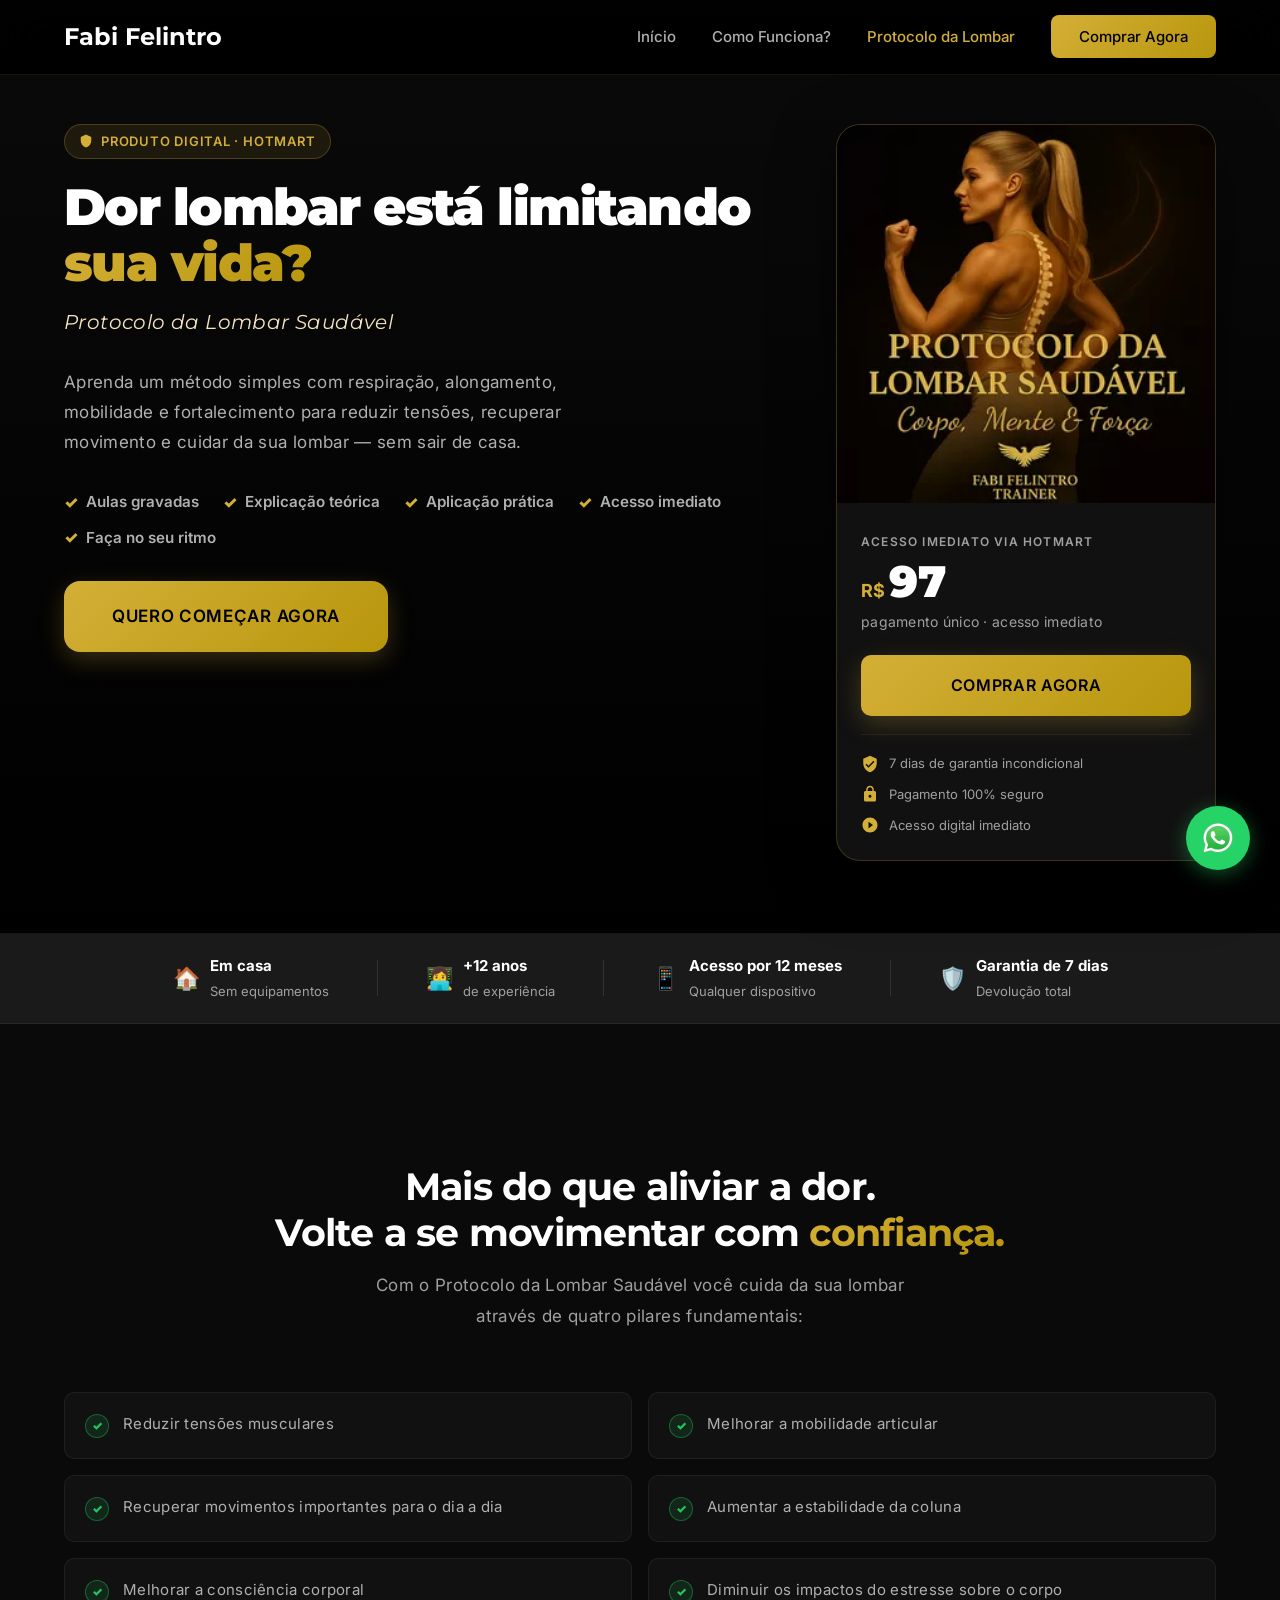
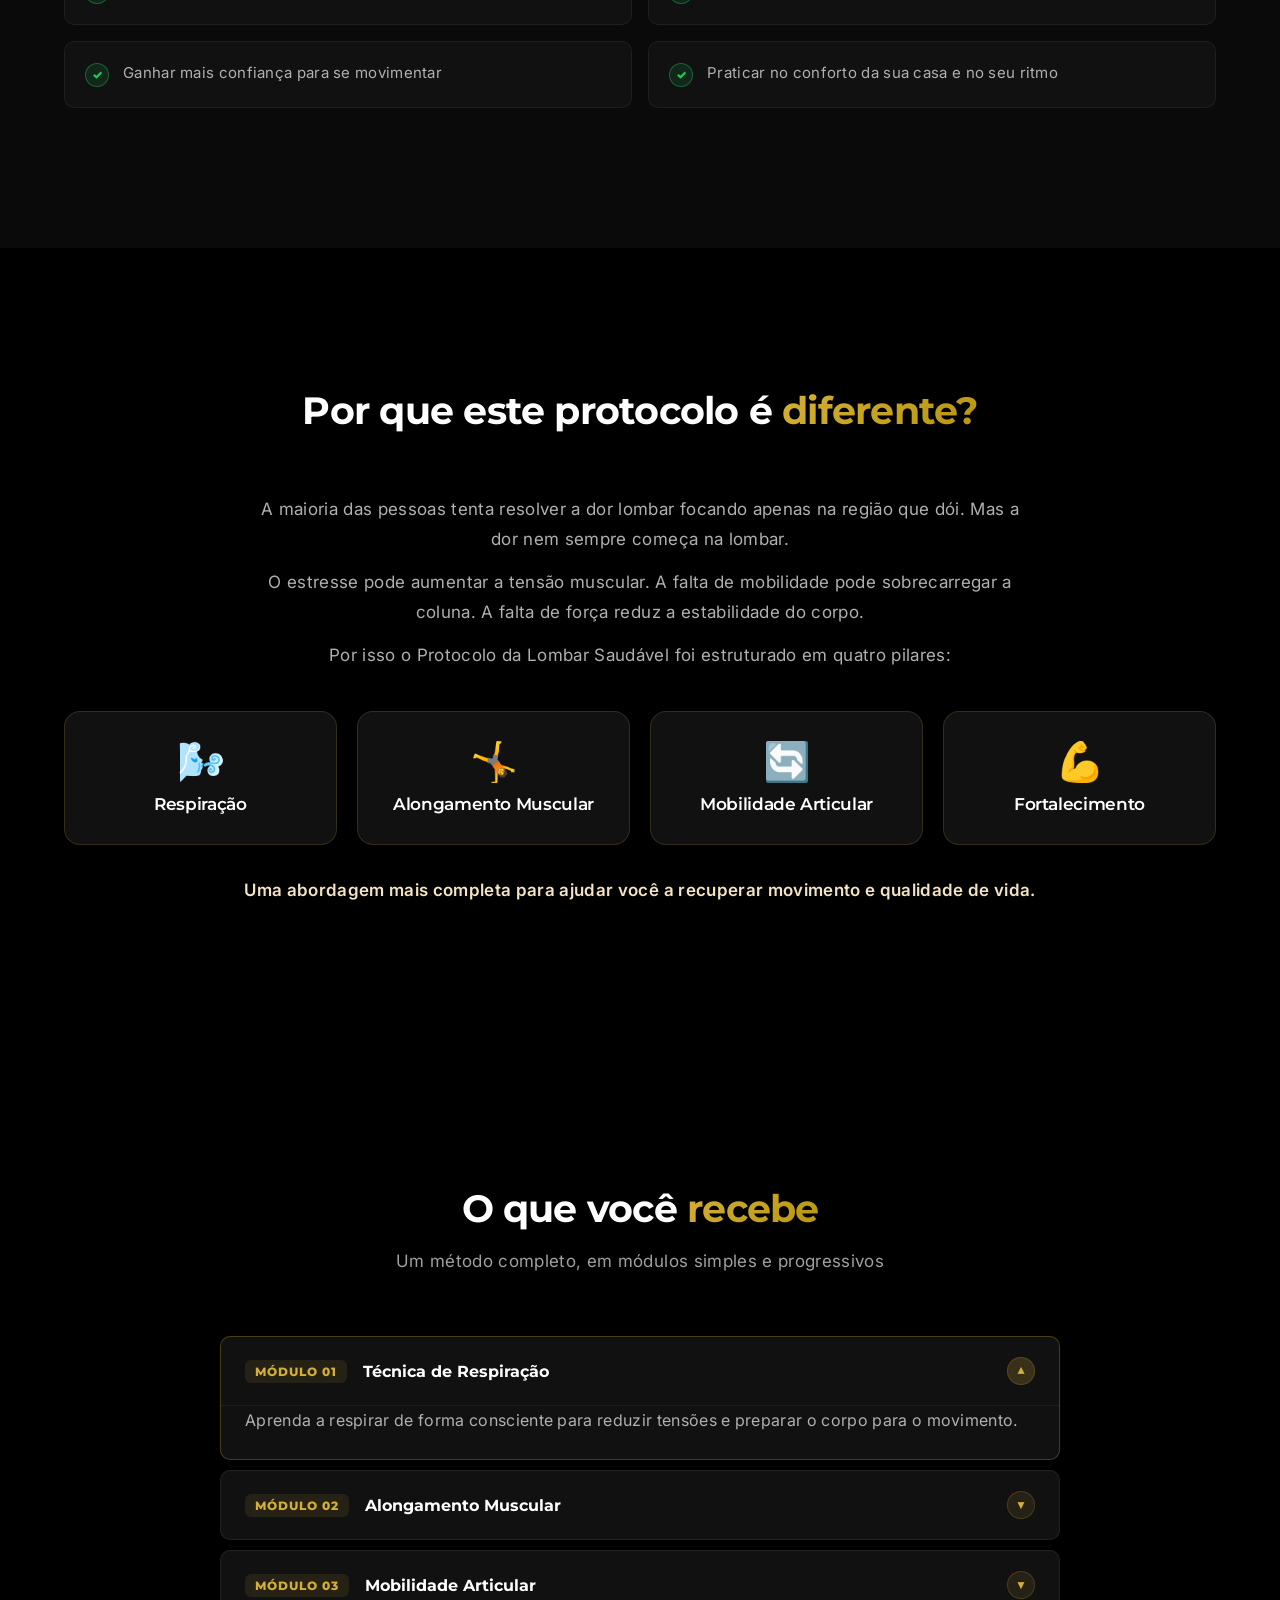
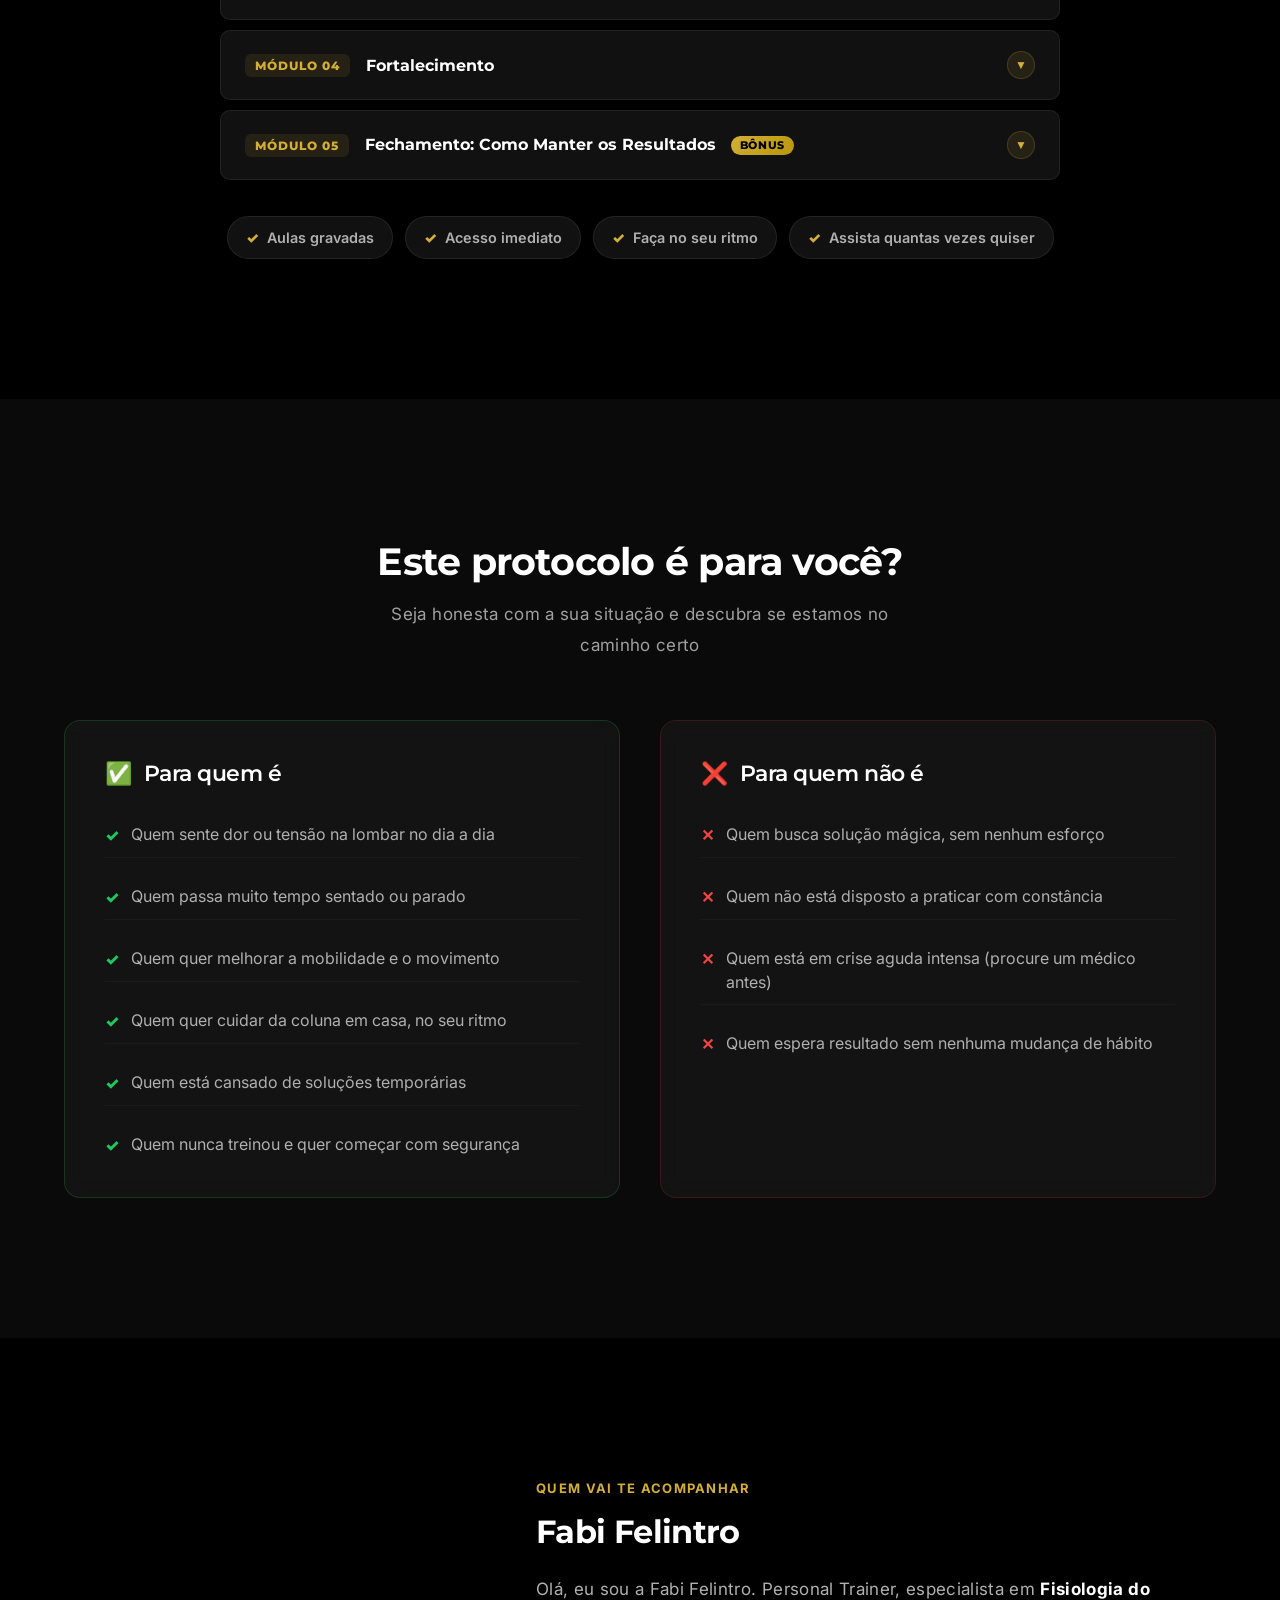
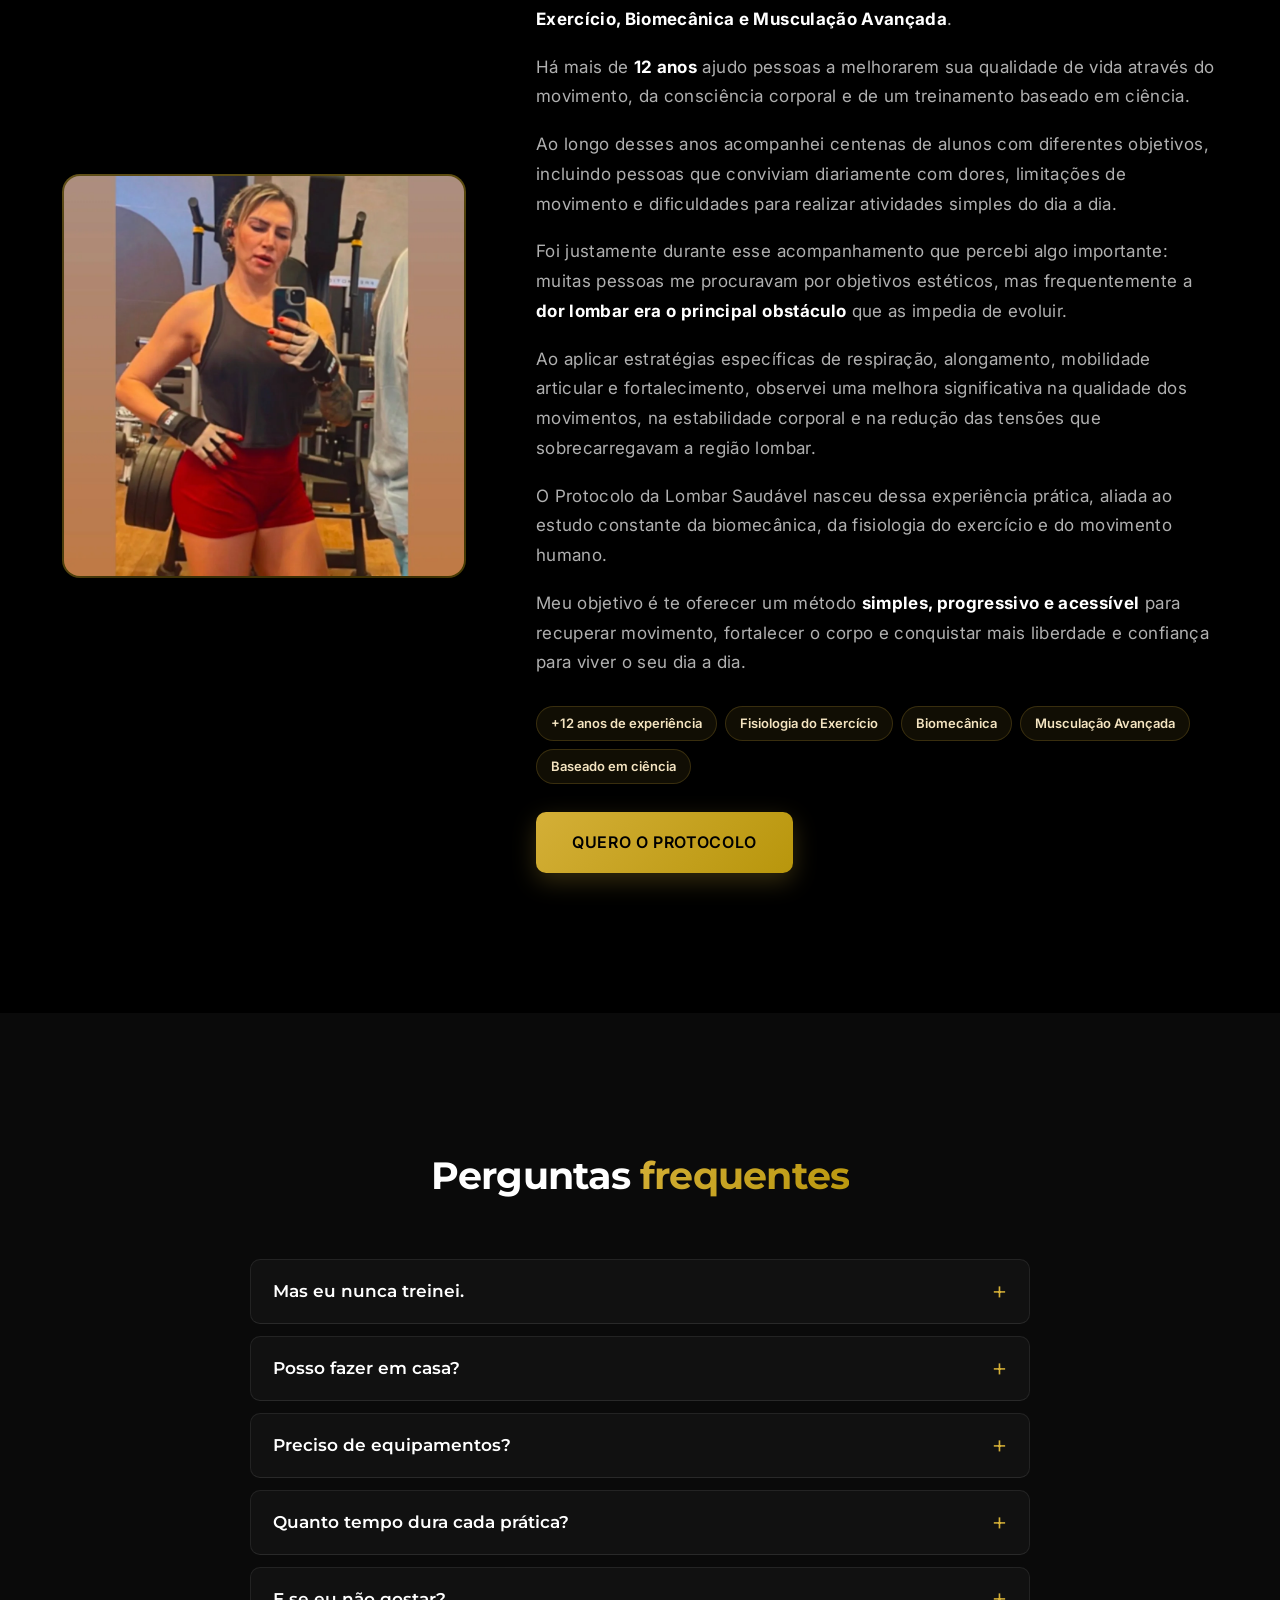
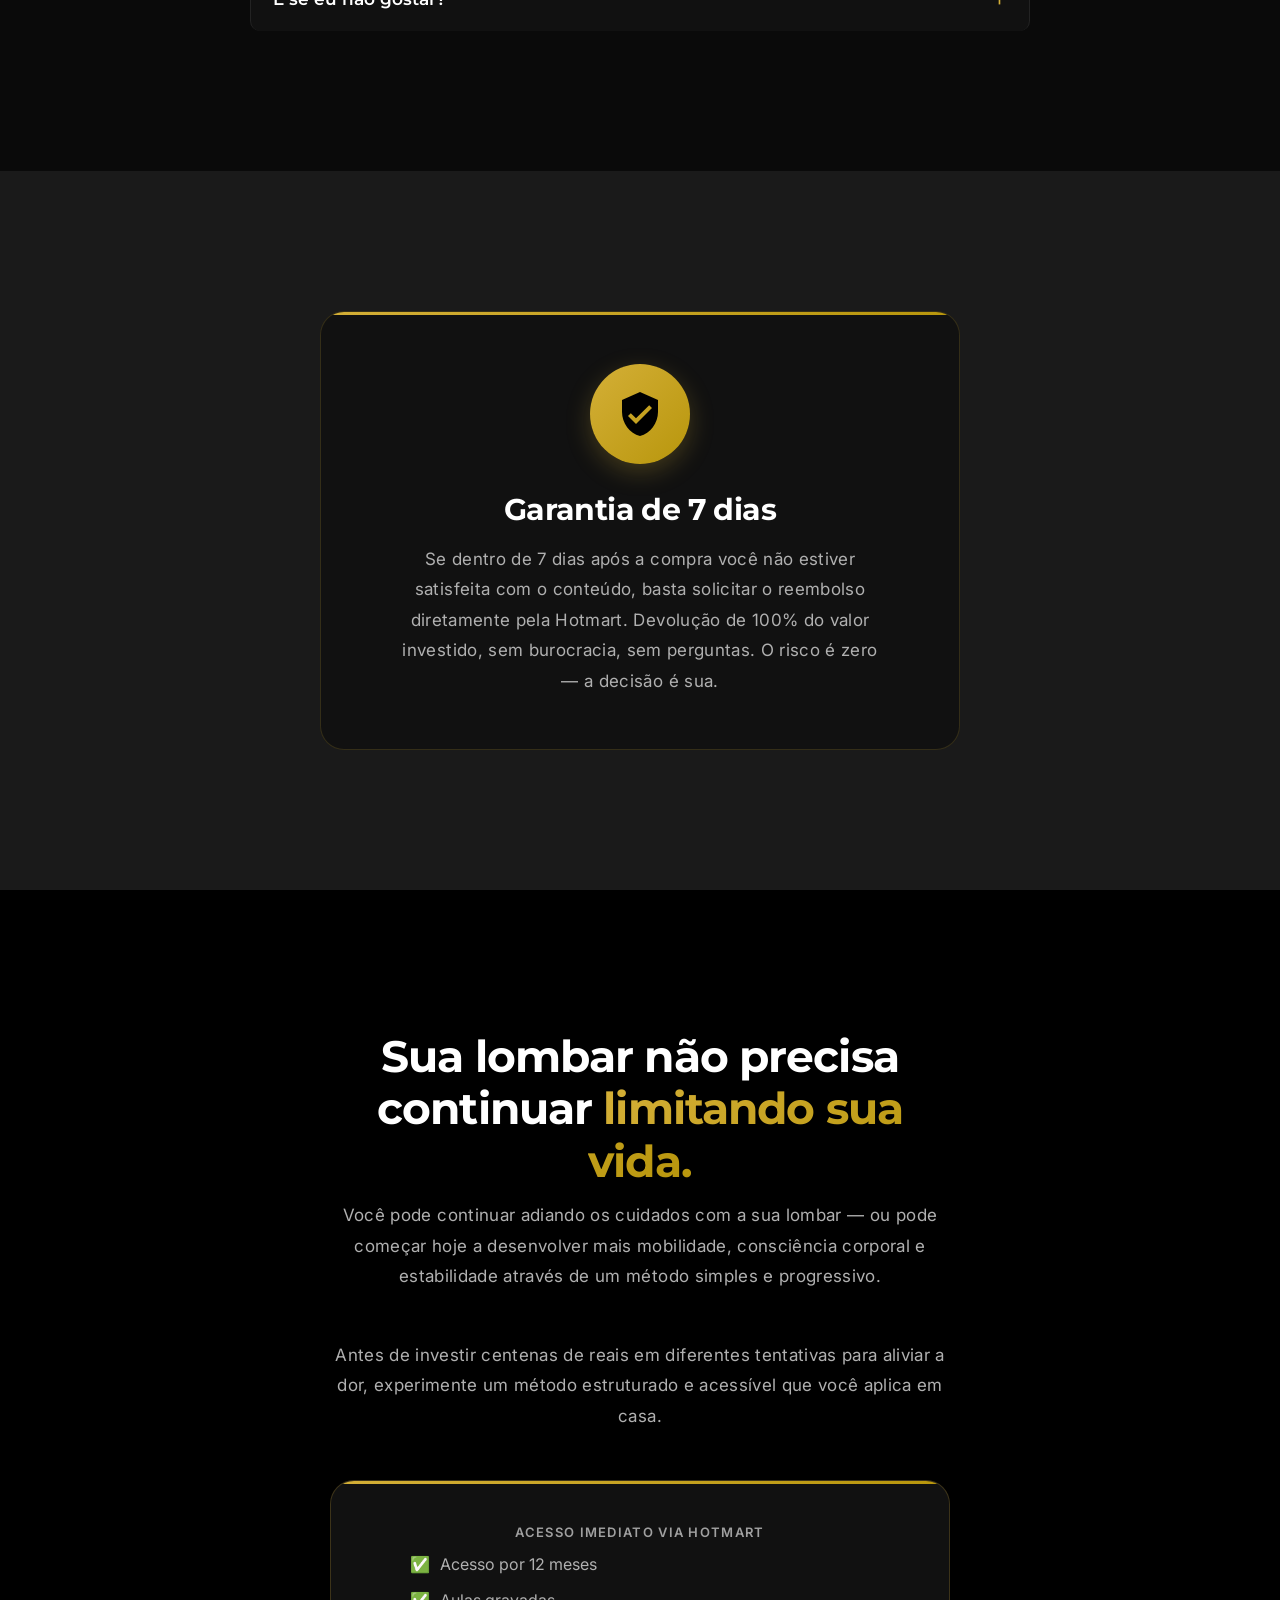
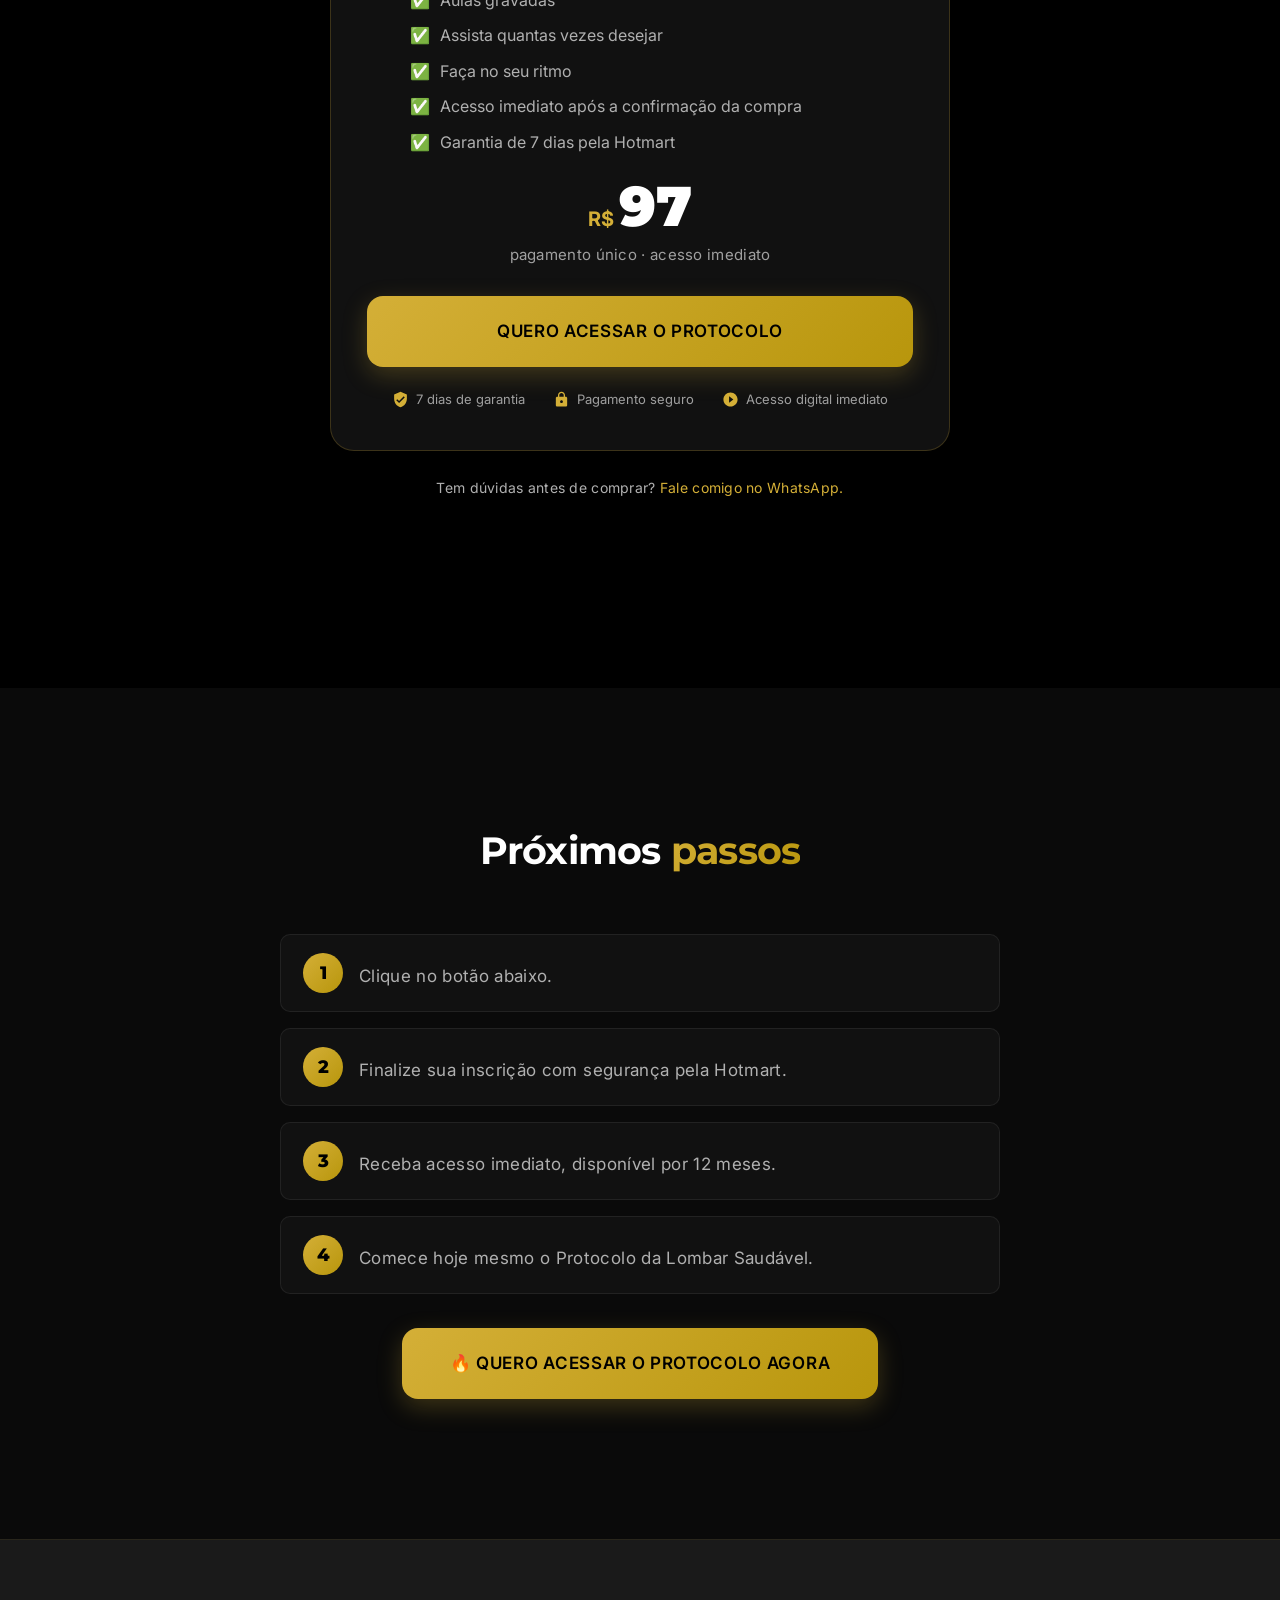
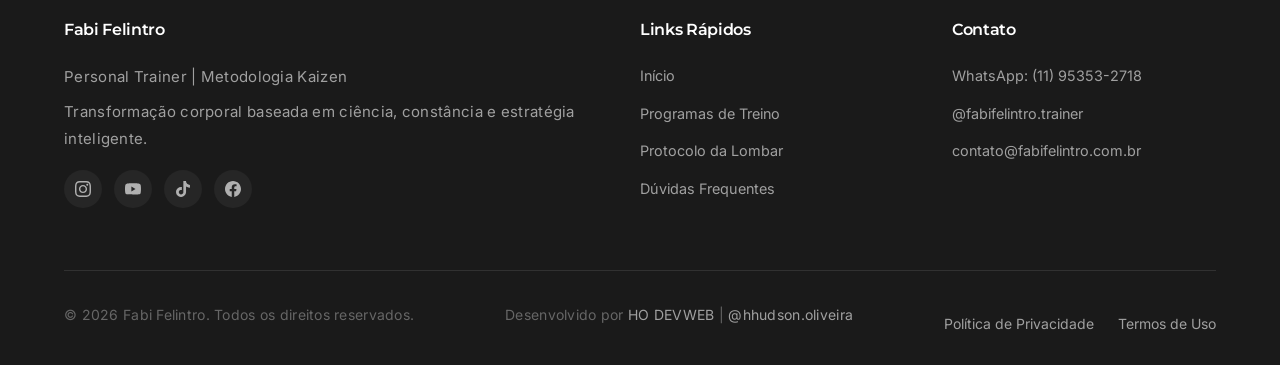
==== lombar-preview.html @ a928e00c "Ajusta Protocolo da Lombar: preco R$97 e meta description - Remove oferta de lancamento R$67, volta " ====
<!DOCTYPE html>
<html lang="pt-BR">
<head>
    <meta charset="UTF-8">
    <meta name="viewport" content="width=device-width, initial-scale=1.0">
    <meta name="description" content="Método simples com respiração, alongamento, mobilidade e fortalecimento para reduzir tensões e cuidar da sua lombar em casa, no seu ritmo.">
    <meta name="keywords" content="protocolo lombar saudável, dor lombar, coluna, mobilidade, alongamento, respiração, fortalecimento lombar, Fabi Felintro, personal trainer, exercícios para lombar em casa">
    <meta name="author" content="Fabi Felintro">
    <meta name="robots" content="index, follow">
    <link rel="canonical" href="https://fabifelintro.com/protocolo-lombar">
    <title>Protocolo da Lombar Saudável — Fabi Felintro Trainer</title>

    <!-- Open Graph -->
    <meta property="og:type" content="product">
    <meta property="og:title" content="Protocolo da Lombar Saudável — Corpo, Mente & Força">
    <meta property="og:description" content="Método simples com respiração, alongamento, mobilidade e fortalecimento para reduzir tensões, recuperar movimento e cuidar da sua lombar — sem sair de casa.">
    <meta property="og:image" content="https://fabifelintro.com/img/Lombar.webp">
    <meta property="og:url" content="https://fabifelintro.com/protocolo-lombar">
    <meta property="og:locale" content="pt_BR">
    <meta property="og:site_name" content="Fabi Felintro - Personal Trainer">

    <!-- Twitter Card -->
    <meta name="twitter:card" content="summary_large_image">
    <meta name="twitter:title" content="Protocolo da Lombar Saudável — Fabi Felintro">
    <meta name="twitter:description" content="Método simples para reduzir tensões, recuperar movimento e cuidar da sua lombar em casa, no seu ritmo.">
    <meta name="twitter:image" content="https://fabifelintro.com/img/Lombar.webp">

    <!-- Favicon -->
    <link rel="icon" type="image/png" href="img/favicon.png">

    <!-- Google Fonts -->
    <link rel="preconnect" href="https://fonts.googleapis.com">
    <link rel="preconnect" href="https://fonts.gstatic.com" crossorigin>
    <link rel="preload" as="style" href="https://fonts.googleapis.com/css2?family=Inter:wght@400;500;600;700&family=Montserrat:wght@400;600;700;800;900&family=Playfair+Display:ital,wght@0,400;0,700;1,400&display=optional">
    <link rel="stylesheet" href="https://fonts.googleapis.com/css2?family=Inter:wght@400;500;600;700&family=Montserrat:wght@400;600;700;800;900&family=Playfair+Display:ital,wght@0,400;0,700;1,400&display=optional" media="print" onload="this.media='all'">
    <noscript><link rel="stylesheet" href="https://fonts.googleapis.com/css2?family=Inter:wght@400;500;600;700&family=Montserrat:wght@400;600;700;800;900&family=Playfair+Display:ital,wght@0,400;0,700;1,400&display=optional"></noscript>

    <style>
    /* ============================================================
       RESET & TOKENS
    ============================================================ */
    :root {
        --black:          #000;
        --dark-1:         #0a0a0a;
        --dark-2:         #111;
        --dark-3:         #1a1a1a;
        --dark-4:         #222;
        --gold:           #D4AF37;
        --gold-light:     #F4E4C1;
        --gold-dark:      #B8960C;
        --gold-grad:      linear-gradient(135deg, #D4AF37 0%, #B8960C 100%);
        --gold-glow:      rgba(212,175,55,.22);
        --white:          #fff;
        --gray-1:         #A0A0A0;
        --gray-2:         #B0B0B0;
        --gray-3:         #666;
        --green:          #22C55E;
        --red:            #EF4444;
        --wa-green:       #25D366;
        --f-head:         'Montserrat', sans-serif;
        --f-body:         'Inter', sans-serif;
        --radius:         10px;
        --radius-lg:      16px;
        --radius-xl:      24px;
        --shadow-gold:    0 8px 32px rgba(212,175,55,.25);
        --shadow-gold-lg: 0 16px 48px rgba(212,175,55,.38);
        --shadow-dark:    0 24px 64px rgba(0,0,0,.6);
        --ease:           .3s ease;
        --ease-smooth:    .4s cubic-bezier(.16,1,.3,1);
        --container:      1200px;
        --buy-url:        "https://pay.hotmart.com/H100616251S?bid=1781640020905";
    }

    *, *::before, *::after { margin: 0; padding: 0; box-sizing: border-box; }
    html { scroll-behavior: smooth; }
    body {
        font-family: var(--f-body);
        background: var(--black);
        color: var(--gray-2);
        line-height: 1.65;
        overflow-x: hidden;
        -webkit-font-smoothing: antialiased;
    }
    img  { max-width: 100%; height: auto; display: block; }
    a    { text-decoration: none; color: inherit; transition: var(--ease); }
    ul   { list-style: none; }
    h1,h2,h3,h4 {
        font-family: var(--f-head);
        font-weight: 700;
        line-height: 1.2;
        color: var(--white);
        letter-spacing: -.02em;
    }
    p { font-size: 1.0625rem; }
    .highlight {
        background: var(--gold-grad);
        -webkit-background-clip: text;
        -webkit-text-fill-color: transparent;
        background-clip: text;
    }
    .container { max-width: var(--container); margin: 0 auto; padding: 0 24px; }

    /* ============================================================
       BUTTONS
    ============================================================ */
    .btn {
        display: inline-flex; align-items: center; justify-content: center; gap: 8px;
        font-family: var(--f-body); font-weight: 700; font-size: 1rem;
        border: none; cursor: pointer; transition: var(--ease-smooth);
        position: relative; overflow: hidden; text-decoration: none;
    }
    .btn-gold {
        padding: 18px 36px;
        background: var(--gold-grad);
        color: var(--black);
        border-radius: var(--radius);
        box-shadow: var(--shadow-gold);
        letter-spacing: .04em;
        text-transform: uppercase;
        font-size: .9375rem;
    }
    .btn-gold::before {
        content: ''; position: absolute; top: 0; left: -100%;
        width: 100%; height: 100%;
        background: linear-gradient(90deg,transparent,rgba(255,255,255,.28),transparent);
        transition: left .6s;
    }
    .btn-gold:hover::before { left: 100%; }
    .btn-gold:hover { transform: translateY(-3px); box-shadow: var(--shadow-gold-lg); }
    .btn-gold.xl { padding: 22px 48px; font-size: 1.0625rem; border-radius: var(--radius-lg); }
    .btn-gold.full { width: 100%; }
    .btn-outline {
        padding: 16px 32px;
        background: transparent;
        color: var(--white);
        border: 2px solid rgba(212,175,55,.5);
        border-radius: var(--radius);
    }
    .btn-outline:hover { border-color: var(--gold); background: rgba(212,175,55,.08); }

    /* ============================================================
       NAVBAR
    ============================================================ */
    .navbar {
        position: fixed; top: 0; left: 0; width: 100%;
        background: rgba(0,0,0,.92);
        backdrop-filter: blur(20px);
        border-bottom: 1px solid rgba(212,175,55,.1);
        z-index: 1000; transition: var(--ease);
    }
    .navbar.scrolled {
        background: rgba(0,0,0,.98);
        box-shadow: 0 4px 32px rgba(0,0,0,.6);
        border-bottom-color: rgba(212,175,55,.2);
    }
    .navbar nav { display: flex; justify-content: space-between; align-items: center; padding: 16px 0; }
    .logo { font-family: var(--f-head); font-size: 1.375rem; font-weight: 800; color: var(--white); }
    .nav-menu { display: flex; gap: 32px; align-items: center; }
    .nav-menu a { color: var(--gray-2); font-weight: 500; font-size: .9375rem; }
    .nav-menu a.active { color: var(--gold); }
    .btn-nav {
        padding: 10px 24px; background: var(--gold-grad);
        color: var(--black) !important; font-weight: 700;
        border-radius: 8px; font-size: .875rem;
    }
    .menu-toggle {
        display: none; flex-direction: column; gap: 5px;
        background: transparent; border: none; cursor: pointer; padding: 8px; z-index: 1001;
    }
    .menu-toggle span { width: 24px; height: 2px; background: var(--white); border-radius: 2px; transition: var(--ease); }

    /* ============================================================
       WHATSAPP FLOAT
    ============================================================ */
    .whatsapp-float {
        position: fixed; bottom: 28px; right: 28px;
        width: 60px; height: 60px;
        background: var(--wa-green); border-radius: 50%;
        display: flex; align-items: center; justify-content: center;
        box-shadow: 0 4px 20px rgba(37,211,102,.4);
        z-index: 999; animation: waPulse 2s ease-in-out infinite;
    }
    .whatsapp-float img { width: 32px; height: 32px; }
    @keyframes waPulse { 0%,100%{transform:scale(1)} 50%{transform:scale(1.07)} }

    /* ============================================================
       HERO — 2 COLUNAS (IMAGEM + CAIXA DE COMPRA)
    ============================================================ */
    .hero-wrap {
        padding-top: 64px; /* navbar height */
        background: linear-gradient(180deg, var(--dark-1) 0%, var(--black) 100%);
        border-bottom: 1px solid rgba(212,175,55,.08);
    }
    .hero-inner {
        display: grid;
        grid-template-columns: 1fr 380px;
        gap: 60px;
        align-items: start;
        padding: 60px 24px 72px;
        max-width: var(--container);
        margin: 0 auto;
    }
    .hero-badge {
        display: inline-flex; align-items: center; gap: 8px;
        background: rgba(212,175,55,.1);
        border: 1px solid rgba(212,175,55,.25);
        border-radius: 100px;
        padding: 6px 14px;
        font-size: .8125rem; font-weight: 600;
        letter-spacing: .06em; text-transform: uppercase;
        color: var(--gold); margin-bottom: 20px;
    }
    .hero-badge svg { width: 14px; height: 14px; fill: var(--gold); }
    .hero-left h1 {
        font-size: clamp(2rem, 4vw, 3.25rem);
        font-weight: 900;
        letter-spacing: -.03em;
        margin-bottom: 14px;
        line-height: 1.1;
    }
    .hero-left .subtitle {
        font-family: var(--f-head);
        font-size: clamp(1rem, 2vw, 1.25rem);
        color: var(--gold-light);
        font-weight: 400;
        margin-bottom: 28px;
        font-style: italic;
    }
    .hero-left p {
        color: var(--gray-2);
        font-size: 1.0625rem;
        line-height: 1.75;
        max-width: 580px;
        margin-bottom: 32px;
    }
    .hero-stats {
        display: flex; gap: 32px; flex-wrap: wrap;
        border-top: 1px solid rgba(255,255,255,.07);
        padding-top: 28px; margin-top: 8px;
    }
    .hero-stat { display: flex; align-items: center; gap: 10px; }
    .hero-stat-icon { font-size: 1.5rem; }
    .hero-stat-text strong { display: block; color: var(--white); font-weight: 700; font-size: 1rem; }
    .hero-stat-text span { font-size: .8125rem; color: var(--gray-1); }

    /* ── RIGHT COL — STICKY BUY BOX ── */
    .buy-box-wrap { position: sticky; top: 84px; }
    .buy-box {
        background: var(--dark-2);
        border: 1px solid rgba(212,175,55,.22);
        border-radius: var(--radius-xl);
        overflow: hidden;
        box-shadow: var(--shadow-dark);
    }
    .buy-box-cover { position: relative; }
    .buy-box-cover img { width: 100%; display: block; }
    .buy-box-body { padding: 28px 24px 24px; }
    .buy-box-label {
        font-size: .75rem; font-weight: 600;
        letter-spacing: .1em; text-transform: uppercase;
        color: var(--gray-1); margin-bottom: 6px;
    }
    .buy-box-price {
        display: flex; align-items: baseline; gap: 4px;
        margin-bottom: 4px;
    }
    .buy-box-price .cifrao { font-size: 1.125rem; font-weight: 700; color: var(--gold); }
    .buy-box-price .valor  { font-size: 2.75rem; font-weight: 900; color: var(--white); font-family: var(--f-head); line-height: 1; }
    .buy-box-price-sub { font-size: .875rem; color: var(--gray-1); margin-bottom: 20px; }
    .buy-box .btn-gold { margin-bottom: 12px; border-radius: var(--radius); font-size: 1rem; padding: 18px 24px; }
    .buy-box-seals {
        display: flex; flex-direction: column; gap: 10px;
        border-top: 1px solid rgba(255,255,255,.06);
        padding-top: 18px; margin-top: 6px;
    }
    .seal {
        display: flex; align-items: center; gap: 10px;
        font-size: .8125rem; color: var(--gray-1);
    }
    .seal svg { width: 18px; height: 18px; fill: var(--gold); flex-shrink: 0; }

    /* ============================================================
       SOCIAL PROOF BAR
    ============================================================ */
    .proof-bar {
        background: var(--dark-3);
        border-bottom: 1px solid rgba(255,255,255,.05);
        padding: 20px 0;
    }
    .proof-bar-inner {
        display: flex; justify-content: center;
        align-items: center; gap: 48px; flex-wrap: wrap;
        max-width: var(--container); margin: 0 auto; padding: 0 24px;
    }
    .proof-item {
        display: flex; align-items: center; gap: 10px;
    }
    .proof-item-icon { font-size: 1.375rem; }
    .proof-item-text strong { display: block; color: var(--white); font-weight: 700; font-size: .9375rem; }
    .proof-item-text span  { font-size: .8125rem; color: var(--gray-1); }
    .proof-divider { width: 1px; height: 36px; background: rgba(255,255,255,.1); }

    /* ============================================================
       SEÇÃO GENÉRICA
    ============================================================ */
    .section { padding: 96px 0; }
    .section-alt { background: var(--dark-1); }
    .section-alt2 { background: var(--dark-3); }
    .sec-header { text-align: center; margin-bottom: 60px; }
    .sec-header h2 { font-size: clamp(1.625rem, 3vw, 2.5rem); margin-bottom: 14px; }
    .sec-header p { color: var(--gray-1); font-size: 1.0625rem; max-width: 560px; margin: 0 auto; }

    /* ============================================================
       O QUE VOCÊ VAI APRENDER
    ============================================================ */
    .aprender-grid {
        display: grid;
        grid-template-columns: repeat(2, 1fr);
        gap: 16px;
    }
    .aprender-item {
        display: flex; align-items: flex-start; gap: 14px;
        background: var(--dark-2);
        border: 1px solid rgba(255,255,255,.06);
        border-radius: var(--radius);
        padding: 20px;
        transition: var(--ease-smooth);
    }
    .aprender-item:hover {
        border-color: rgba(212,175,55,.25);
        transform: translateY(-2px);
    }
    .aprender-check {
        width: 24px; height: 24px; border-radius: 50%;
        background: rgba(34,197,94,.12); border: 1.5px solid rgba(34,197,94,.4);
        display: flex; align-items: center; justify-content: center;
        flex-shrink: 0; margin-top: 1px;
        color: var(--green); font-size: .75rem; font-weight: 900;
    }
    .aprender-item p { font-size: .9375rem; color: var(--gray-2); line-height: 1.5; }

    /* ============================================================
       CONTEÚDO DO PROTOCOLO (ACCORDION)
    ============================================================ */
    .modulos-list { display: flex; flex-direction: column; gap: 10px; max-width: 840px; margin: 0 auto; }
    .modulo {
        background: var(--dark-2);
        border: 1px solid rgba(255,255,255,.07);
        border-radius: var(--radius);
        overflow: hidden;
        transition: border-color var(--ease);
    }
    .modulo.open { border-color: rgba(212,175,55,.28); }
    .modulo-btn {
        display: flex; align-items: center; justify-content: space-between; gap: 16px;
        padding: 20px 24px;
        background: transparent; border: none; width: 100%;
        cursor: pointer; text-align: left;
    }
    .modulo-btn-left { display: flex; align-items: center; gap: 16px; }
    .modulo-num {
        font-family: var(--f-head); font-weight: 800; font-size: .75rem;
        letter-spacing: .08em; text-transform: uppercase;
        color: var(--gold); background: rgba(212,175,55,.1);
        border-radius: 6px; padding: 4px 10px; flex-shrink: 0;
    }
    .modulo-title { font-family: var(--f-head); font-weight: 700; font-size: 1rem; color: var(--white); }
    .modulo-arrow {
        width: 28px; height: 28px; border-radius: 50%;
        background: rgba(212,175,55,.1); border: 1px solid rgba(212,175,55,.2);
        display: flex; align-items: center; justify-content: center;
        flex-shrink: 0; transition: transform var(--ease);
        color: var(--gold); font-size: .75rem;
    }
    .modulo.open .modulo-arrow { transform: rotate(180deg); background: rgba(212,175,55,.2); }
    .modulo-body {
        max-height: 0; overflow: hidden; transition: max-height .38s ease;
    }
    .modulo.open .modulo-body { max-height: 400px; }
    .modulo-body-inner { padding: 0 24px 24px; border-top: 1px solid rgba(255,255,255,.05); }
    .modulo-aulas { margin-top: 16px; display: flex; flex-direction: column; gap: 10px; }
    .aula {
        display: flex; align-items: center; gap: 12px;
        color: var(--gray-2); font-size: .9375rem;
    }
    .aula-icon { color: var(--gold); flex-shrink: 0; font-size: .875rem; }

    /* ============================================================
       PARA QUEM É / NÃO É
    ============================================================ */
    .pra-quem-grid { display: grid; grid-template-columns: 1fr 1fr; gap: 28px; }
    .pra-quem-card {
        background: var(--dark-2);
        border-radius: var(--radius-lg);
        padding: 36px 32px;
    }
    .pra-quem-card.sim { border: 1px solid rgba(34,197,94,.2); }
    .pra-quem-card.nao { border: 1px solid rgba(239,68,68,.15); }
    .pra-quem-card h3 { font-size: 1.1875rem; margin-bottom: 24px; display: flex; align-items: center; gap: 10px; }
    .pra-quem-list li {
        display: flex; align-items: flex-start; gap: 12px;
        padding: 10px 0;
        border-bottom: 1px solid rgba(255,255,255,.04);
        font-size: .9375rem; color: var(--gray-2); line-height: 1.5;
    }
    .pra-quem-list li:last-child { border-bottom: none; padding-bottom: 0; }
    .ico-check { color: var(--green); flex-shrink: 0; font-weight: 900; margin-top: 1px; }
    .ico-x { color: var(--red); flex-shrink: 0; font-weight: 900; margin-top: 1px; }

    /* ============================================================
       SOBRE A FABI
    ============================================================ */
    .fabi-grid {
        display: grid;
        grid-template-columns: 400px 1fr;
        gap: 72px;
        align-items: center;
    }
    .fabi-foto-wrap { position: relative; }
    .fabi-foto-wrap img {
        width: 100%; border-radius: var(--radius-lg);
        box-shadow: var(--shadow-dark);
    }
    .fabi-foto-wrap::before {
        content: ''; position: absolute; inset: -2px;
        border-radius: calc(var(--radius-lg) + 2px);
        background: var(--gold-grad); z-index: -1; opacity: .5;
    }
    .fabi-text .role {
        font-size: .8125rem; font-weight: 700;
        letter-spacing: .1em; text-transform: uppercase;
        color: var(--gold); margin-bottom: 14px; display: block;
    }
    .fabi-text h2 { font-size: clamp(1.5rem, 2.5vw, 2.25rem); margin-bottom: 24px; }
    .fabi-text p { color: var(--gray-2); margin-bottom: 18px; line-height: 1.75; }
    .fabi-tags { display: flex; flex-wrap: wrap; gap: 8px; margin: 28px 0; }
    .tag {
        background: rgba(212,175,55,.08);
        border: 1px solid rgba(212,175,55,.2);
        color: var(--gold-light);
        font-size: .8125rem; font-weight: 600;
        padding: 6px 14px; border-radius: 100px;
    }

    /* ============================================================
       GARANTIA
    ============================================================ */
    .garantia-wrap {
        max-width: 640px; margin: 0 auto;
        text-align: center;
        background: var(--dark-2);
        border: 1px solid rgba(212,175,55,.18);
        border-radius: var(--radius-xl);
        padding: 52px 48px;
        position: relative;
        overflow: hidden;
    }
    .garantia-wrap::before {
        content: ''; position: absolute; top: 0; left: 0; right: 0;
        height: 3px; background: var(--gold-grad);
    }
    .garantia-badge {
        width: 100px; height: 100px; border-radius: 50%;
        background: var(--gold-grad);
        display: flex; align-items: center; justify-content: center;
        margin: 0 auto 28px;
        box-shadow: var(--shadow-gold);
    }
    .garantia-badge svg { width: 48px; height: 48px; fill: var(--black); }
    .garantia-wrap h2 { font-size: 1.875rem; margin-bottom: 16px; }
    .garantia-wrap p { color: var(--gray-2); max-width: 480px; margin: 0 auto; }

    /* ============================================================
       CTA FINAL
    ============================================================ */
    .cta-final-wrap {
        max-width: 620px; margin: 0 auto; text-align: center;
    }
    .cta-final-wrap h2 { font-size: clamp(1.75rem, 3.5vw, 2.75rem); margin-bottom: 12px; }
    .cta-final-wrap > p { color: var(--gray-2); margin-bottom: 48px; }
    .cta-price-box {
        background: var(--dark-2);
        border: 1px solid rgba(212,175,55,.22);
        border-radius: var(--radius-xl);
        padding: 40px 36px;
        position: relative; overflow: hidden;
        margin-bottom: 24px;
    }
    .cta-price-box::before {
        content: ''; position: absolute; top: 0; left: 0; right: 0;
        height: 3px; background: var(--gold-grad);
    }
    .cta-label { font-size: .8125rem; font-weight: 600; letter-spacing: .1em; text-transform: uppercase; color: var(--gray-1); margin-bottom: 8px; }
    .cta-price { display: flex; align-items: baseline; justify-content: center; gap: 5px; margin-bottom: 6px; }
    .cta-price .r { font-size: 1.25rem; font-weight: 700; color: var(--gold); }
    .cta-price .v { font-size: 3.5rem; font-weight: 900; color: var(--white); font-family: var(--f-head); line-height: 1; }
    .cta-price-sub { color: var(--gray-1); font-size: .9375rem; margin-bottom: 28px; }
    .cta-seals { display: flex; justify-content: center; gap: 28px; flex-wrap: wrap; margin-top: 22px; }
    .cta-seal { display: flex; align-items: center; gap: 7px; font-size: .8125rem; color: var(--gray-1); }
    .cta-seal svg { width: 17px; height: 17px; fill: var(--gold); }
    .cta-duvida { color: var(--gray-3); font-size: .875rem; }
    .cta-duvida a { color: var(--gold); }

    /* ============================================================
       FOOTER
    ============================================================ */
    .footer {
        background: var(--dark-1);
        border-top: 1px solid rgba(212,175,55,.08);
        padding: 72px 0 40px;
    }
    .footer-grid { display: grid; grid-template-columns: 2fr 1fr 1fr; gap: 48px; margin-bottom: 56px; }
    .footer-col h4 { font-size: .9375rem; color: var(--white); margin-bottom: 18px; }
    .footer-col p { font-size: .9rem; color: var(--gray-1); margin-bottom: 8px; line-height: 1.7; }
    .footer-col ul li { margin-bottom: 10px; }
    .footer-col ul li a { font-size: .9rem; color: var(--gray-1); }
    .footer-col ul li a:hover { color: var(--gold); }
    .social-row { display: flex; gap: 12px; margin-top: 18px; }
    .social-row a {
        width: 38px; height: 38px; border-radius: 50%;
        background: rgba(255,255,255,.05);
        display: flex; align-items: center; justify-content: center;
        transition: var(--ease);
    }
    .social-row a:hover { background: var(--gold); }
    .social-row svg { width: 16px; height: 16px; fill: var(--gray-2); }
    .social-row a:hover svg { fill: var(--black); }
    .footer-bottom {
        border-top: 1px solid rgba(255,255,255,.05);
        padding-top: 28px; text-align: center;
    }
    .footer-bottom p { font-size: .85rem; color: var(--gray-3); margin-bottom: 6px; }
    .footer-bottom a { color: var(--gray-1); }
    .footer-bottom a:hover { color: var(--gold); }
    .footer-links { display: flex; justify-content: center; gap: 20px; margin-top: 12px; }
    .footer-links a { font-size: .8rem; color: var(--gray-3); }
    .footer-links a:hover { color: var(--gold); }

    /* ============================================================
       REVEAL ANIMATION
    ============================================================ */
    .reveal { opacity: 0; transform: translateY(36px); transition: opacity .65s ease, transform .65s ease; }
    .reveal.visible { opacity: 1; transform: translateY(0); }

    /* ============================================================
       RESPONSIVE
    ============================================================ */
    @media (max-width: 1024px) {
        .hero-inner { grid-template-columns: 1fr; gap: 40px; }
        .buy-box-wrap { position: static; }
        .buy-box { max-width: 480px; margin: 0 auto; }
        .fabi-grid { grid-template-columns: 1fr; gap: 48px; }
        .fabi-foto-wrap { max-width: 380px; margin: 0 auto; }
    }

    @media (max-width: 768px) {
        .nav-menu {
            position: fixed; top: 0; left: -100%; width: 100%; height: 100vh;
            background: rgba(0,0,0,.98); flex-direction: column;
            justify-content: center; gap: 24px;
            transition: left .4s ease; padding: 24px;
        }
        .nav-menu.active { left: 0; }
        .nav-menu a { font-size: 1.25rem; }
        .nav-menu .btn-nav { width: 100%; text-align: center; padding: 16px; }
        .menu-toggle { display: flex; }
        .menu-toggle.active span:first-child { transform: rotate(45deg) translate(5px,5px); }
        .menu-toggle.active span:nth-child(2) { opacity: 0; }
        .menu-toggle.active span:nth-child(3) { transform: rotate(-45deg) translate(7px,-6px); }

        .hero-inner { padding: 48px 20px 56px; }
        .hero-left h1 { font-size: clamp(1.875rem, 7vw, 2.75rem); }
        .hero-stats { gap: 20px; }
        .proof-bar-inner { gap: 20px; }
        .proof-divider { display: none; }
        .section { padding: 72px 0; }
        .aprender-grid { grid-template-columns: 1fr; }
        .pra-quem-grid { grid-template-columns: 1fr; }
        .footer-grid { grid-template-columns: 1fr; gap: 32px; }
        .garantia-wrap { padding: 36px 24px; }
        .cta-price-box { padding: 28px 20px; }
        .cta-seals { gap: 16px; }
        .whatsapp-float { width: 52px; height: 52px; bottom: 20px; right: 20px; }
        .whatsapp-float img { width: 28px; height: 28px; }
    }

    /* ============================================================
       COMPONENTES DA COPY NOVA
    ============================================================ */
    /* Hero: lista de checks + CTA */
    .hero-checks { display: flex; flex-wrap: wrap; gap: 10px 24px; margin-bottom: 30px; }
    .hero-checks li { display: flex; align-items: center; gap: 8px; font-size: .95rem; color: var(--gray-2); font-weight: 600; }
    .hero-checks li::before { content: '✓'; color: var(--gold); font-weight: 900; font-size: 1rem; }
    .hero-cta-row { display: flex; }

    /* Preço em oferta (riscado + destaque + badge) */
    .offer-badge {
        display: inline-flex; align-items: center; gap: 6px;
        background: rgba(212,175,55,.14); border: 1px solid rgba(212,175,55,.4);
        color: var(--gold-light); font-size: .72rem; font-weight: 700;
        letter-spacing: .06em; text-transform: uppercase;
        padding: 5px 12px; border-radius: 100px; margin-bottom: 10px;
    }
    .price-old { font-size: 1.1rem; font-weight: 700; color: var(--gray-3); text-decoration: line-through; text-decoration-color: var(--red); }

    /* Seção "Por que é diferente" + pilares */
    .diferente-text { max-width: 780px; margin: 0 auto; text-align: center; }
    .diferente-text p { color: var(--gray-2); margin-bottom: 12px; }
    .diferente-closing { color: var(--gold-light); font-weight: 600; margin-top: 30px; text-align: center; }
    .pilares-grid { display: grid; grid-template-columns: repeat(4, 1fr); gap: 20px; margin-top: 40px; }
    .pilar-card {
        background: var(--dark-2); border: 1px solid rgba(212,175,55,.18);
        border-radius: var(--radius-lg); padding: 30px 20px; text-align: center;
        transition: var(--ease-smooth);
    }
    .pilar-card:hover { transform: translateY(-4px); border-color: rgba(212,175,55,.45); box-shadow: var(--shadow-gold); }
    .pilar-icon { font-size: 2.4rem; margin-bottom: 14px; line-height: 1; }
    .pilar-card h3 { font-size: 1.05rem; color: var(--white); }

    /* Módulos — descrição visível + tag bônus + features */
    .modulo-desc { color: var(--gray-2); font-size: 1rem; margin: 0; }
    .bonus-tag {
        display: inline-block; background: var(--gold-grad); color: var(--black);
        font-size: .66rem; font-weight: 800; letter-spacing: .06em; text-transform: uppercase;
        padding: 3px 9px; border-radius: 100px; margin-left: 10px; vertical-align: middle;
    }
    .recebe-features { display: flex; flex-wrap: wrap; justify-content: center; gap: 12px; margin-top: 36px; }
    .recebe-features span {
        display: inline-flex; align-items: center; gap: 8px;
        background: var(--dark-2); border: 1px solid rgba(255,255,255,.08);
        border-radius: 100px; padding: 9px 18px; font-size: .9rem; color: var(--gray-2); font-weight: 600;
    }
    .recebe-features span::before { content: '✓'; color: var(--gold); font-weight: 900; }

    /* FAQ (details/summary nativo) */
    .faq-list { max-width: 780px; margin: 0 auto; display: flex; flex-direction: column; gap: 12px; }
    .faq-item { background: var(--dark-2); border: 1px solid rgba(255,255,255,.08); border-radius: var(--radius); overflow: hidden; }
    .faq-item summary {
        list-style: none; cursor: pointer; padding: 18px 22px;
        font-family: var(--f-head); font-weight: 600; color: var(--white); font-size: 1.05rem;
        display: flex; justify-content: space-between; align-items: center; gap: 16px;
    }
    .faq-item summary::-webkit-details-marker { display: none; }
    .faq-item summary::after { content: '+'; color: var(--gold); font-size: 1.6rem; font-weight: 400; line-height: 1; transition: var(--ease); }
    .faq-item[open] summary::after { transform: rotate(45deg); }
    .faq-answer { padding: 0 22px 20px; color: var(--gray-2); }
    .faq-answer p { margin: 0; }

    /* Oferta — bullets */
    .oferta-bullets { max-width: 460px; margin: 0 auto 22px; display: grid; gap: 10px; text-align: left; }
    .oferta-bullets li { display: flex; align-items: flex-start; gap: 10px; color: var(--gray-2); font-size: 1rem; }
    .oferta-bullets li::before { content: '✅'; flex: 0 0 auto; }

    /* Próximos passos */
    .passos-list { max-width: 720px; margin: 40px auto 0; display: flex; flex-direction: column; gap: 16px; }
    .passo { display: flex; align-items: flex-start; gap: 16px; background: var(--dark-2); border: 1px solid rgba(255,255,255,.07); border-radius: var(--radius); padding: 18px 22px; text-align: left; }
    .passo-num { flex: 0 0 auto; width: 40px; height: 40px; border-radius: 50%; background: var(--gold-grad); color: var(--black); font-family: var(--f-head); font-weight: 800; font-size: 1.1rem; display: flex; align-items: center; justify-content: center; }
    .passo p { color: var(--gray-2); margin: 0; padding-top: 8px; }
    .passos-cta { text-align: center; margin-top: 34px; }

    @media (max-width: 768px) {
        .pilares-grid { grid-template-columns: repeat(2, 1fr); gap: 14px; }
        .pilar-card { padding: 24px 14px; }
        .hero-checks { gap: 8px 16px; }
    }
    </style>

    <!-- CSS completo não-bloqueante -->
    <link rel="preload" href="css/style.css" as="style" onload="this.onload=null;this.rel='stylesheet'">
    <noscript><link rel="stylesheet" href="css/style.css"></noscript>

    <script type="application/ld+json">
    {
        "@context": "https://schema.org",
        "@type": "Product",
        "name": "Protocolo da Lombar Saudável",
        "description": "Método simples com respiração, alongamento, mobilidade e fortalecimento para reduzir tensões, recuperar movimento e cuidar da lombar em casa, no seu ritmo.",
        "brand": { "@type": "Brand", "name": "Fabi Felintro" },
        "offers": {
            "@type": "Offer",
            "priceCurrency": "BRL",
            "price": "97.00",
            "availability": "https://schema.org/InStock",
            "url": "https://pay.hotmart.com/H100616251S"
        },
        "seller": { "@type": "Person", "name": "Fabi Felintro" }
    }
    </script>
</head>
<body>

<!-- WHATSAPP FLOAT -->
<a href="https://wa.me/5511953532718?text=Olá! Vim pelo site e quero saber mais sobre o Protocolo da Lombar Saudável"
   class="whatsapp-float" target="_blank" rel="noopener" aria-label="Falar no WhatsApp">
    <img src="img/icons/whatsapp.webp" alt="WhatsApp" width="32" height="32">
</a>

<!-- ============================================================
     NAVBAR
============================================================ -->
<header id="header" class="navbar">
    <div class="container">
        <nav>
            <a href="index.html" class="logo">Fabi Felintro</a>

            <button class="menu-toggle" aria-label="Abrir menu" aria-expanded="false">
                <span></span><span></span><span></span>
            </button>

            <ul class="nav-menu">
                <li><a href="index.html">Início</a></li>
                <li><a href="index.html#como-funciona">Como Funciona?</a></li>
                <li><a href="/protocolo-lombar" class="active">Protocolo da Lombar</a></li>
                <li><a href="https://pay.hotmart.com/H100616251S?bid=1781640020905" class="btn-nav" target="_blank" rel="noopener noreferrer">Comprar Agora</a></li>
            </ul>
        </nav>
    </div>
</header>

<!-- ============================================================
     HERO — IMAGEM + CAIXA DE COMPRA
============================================================ -->
<div class="hero-wrap" id="hero">
    <div class="hero-inner">

        <!-- LEFT: descrição -->
        <div class="hero-left">
            <div class="hero-badge">
                <svg viewBox="0 0 24 24"><path d="M12 1L3 5v6c0 5.55 3.84 10.74 9 12 5.16-1.26 9-6.45 9-12V5l-9-4z"/></svg>
                Produto Digital · Hotmart
            </div>

            <h1>Dor lombar está limitando <span class="highlight">sua vida?</span></h1>
            <p class="subtitle">Protocolo da Lombar Saudável</p>

            <p>
                Aprenda um método simples com respiração, alongamento, mobilidade e fortalecimento para reduzir tensões, recuperar movimento e cuidar da sua lombar — sem sair de casa.
            </p>

            <ul class="hero-checks">
                <li>Aulas gravadas</li>
                <li>Explicação teórica</li>
                <li>Aplicação prática</li>
                <li>Acesso imediato</li>
                <li>Faça no seu ritmo</li>
            </ul>

            <div class="hero-cta-row">
                <a href="https://pay.hotmart.com/H100616251S?bid=1781640020905"
                   class="btn btn-gold xl" target="_blank" rel="noopener noreferrer">
                    Quero começar agora
                </a>
            </div>
        </div>

        <!-- RIGHT: caixa de compra sticky -->
        <div class="buy-box-wrap">
            <div class="buy-box">
                <div class="buy-box-cover">
                    <img src="img/Lombar.webp"
                         alt="Protocolo da Lombar Saudável — Fabi Felintro"
                         width="380" height="380" loading="eager">
                </div>
                <div class="buy-box-body">
                    <p class="buy-box-label">Acesso imediato via Hotmart</p>
                    <div class="buy-box-price">
                        <span class="cifrao">R$</span>
                        <span class="valor">97</span>
                    </div>
                    <p class="buy-box-price-sub">pagamento único · acesso imediato</p>

                    <a href="https://pay.hotmart.com/H100616251S?bid=1781640020905"
                       class="btn btn-gold full" target="_blank" rel="noopener noreferrer">
                        Comprar Agora
                    </a>

                    <div class="buy-box-seals">
                        <div class="seal">
                            <svg viewBox="0 0 24 24"><path d="M12 1L3 5v6c0 5.55 3.84 10.74 9 12 5.16-1.26 9-6.45 9-12V5l-9-4zm-2 16l-4-4 1.41-1.41L10 14.17l6.59-6.59L18 9l-8 8z"/></svg>
                            7 dias de garantia incondicional
                        </div>
                        <div class="seal">
                            <svg viewBox="0 0 24 24"><path d="M18 8h-1V6c0-2.76-2.24-5-5-5S7 3.24 7 6v2H6c-1.1 0-2 .9-2 2v10c0 1.1.9 2 2 2h12c1.1 0 2-.9 2-2V10c0-1.1-.9-2-2-2zm-6 9c-1.1 0-2-.9-2-2s.9-2 2-2 2 .9 2 2-.9 2-2 2zm3.1-9H8.9V6c0-1.71 1.39-3.1 3.1-3.1 1.71 0 3.1 1.39 3.1 3.1v2z"/></svg>
                            Pagamento 100% seguro
                        </div>
                        <div class="seal">
                            <svg viewBox="0 0 24 24"><path d="M12 2C6.48 2 2 6.48 2 12s4.48 10 10 10 10-4.48 10-10S17.52 2 12 2zm-2 14.5v-9l6 4.5-6 4.5z"/></svg>
                            Acesso digital imediato
                        </div>
                    </div>
                </div>
            </div>
        </div>

    </div>
</div>

<!-- ============================================================
     SOCIAL PROOF BAR
============================================================ -->
<div class="proof-bar">
    <div class="proof-bar-inner">
        <div class="proof-item">
            <div class="proof-item-icon">🏠</div>
            <div class="proof-item-text">
                <strong>Em casa</strong>
                <span>Sem equipamentos</span>
            </div>
        </div>
        <div class="proof-divider"></div>
        <div class="proof-item">
            <div class="proof-item-icon">👩‍💻</div>
            <div class="proof-item-text">
                <strong>+12 anos</strong>
                <span>de experiência</span>
            </div>
        </div>
        <div class="proof-divider"></div>
        <div class="proof-item">
            <div class="proof-item-icon">📱</div>
            <div class="proof-item-text">
                <strong>Acesso por 12 meses</strong>
                <span>Qualquer dispositivo</span>
            </div>
        </div>
        <div class="proof-divider"></div>
        <div class="proof-item">
            <div class="proof-item-icon">🛡️</div>
            <div class="proof-item-text">
                <strong>Garantia de 7 dias</strong>
                <span>Devolução total</span>
            </div>
        </div>
    </div>
</div>

<!-- ============================================================
     O QUE VOCÊ VAI APRENDER
============================================================ -->
<section class="section section-alt" id="aprender">
    <div class="container">
        <div class="sec-header reveal">
            <h2>Mais do que aliviar a dor.<br>Volte a se movimentar com <span class="highlight">confiança.</span></h2>
            <p>Com o Protocolo da Lombar Saudável você cuida da sua lombar através de quatro pilares fundamentais:</p>
        </div>

        <div class="aprender-grid">
            <div class="aprender-item reveal">
                <div class="aprender-check">✓</div>
                <p>Reduzir tensões musculares</p>
            </div>
            <div class="aprender-item reveal">
                <div class="aprender-check">✓</div>
                <p>Melhorar a mobilidade articular</p>
            </div>
            <div class="aprender-item reveal">
                <div class="aprender-check">✓</div>
                <p>Recuperar movimentos importantes para o dia a dia</p>
            </div>
            <div class="aprender-item reveal">
                <div class="aprender-check">✓</div>
                <p>Aumentar a estabilidade da coluna</p>
            </div>
            <div class="aprender-item reveal">
                <div class="aprender-check">✓</div>
                <p>Melhorar a consciência corporal</p>
            </div>
            <div class="aprender-item reveal">
                <div class="aprender-check">✓</div>
                <p>Diminuir os impactos do estresse sobre o corpo</p>
            </div>
            <div class="aprender-item reveal">
                <div class="aprender-check">✓</div>
                <p>Ganhar mais confiança para se movimentar</p>
            </div>
            <div class="aprender-item reveal">
                <div class="aprender-check">✓</div>
                <p>Praticar no conforto da sua casa e no seu ritmo</p>
            </div>
        </div>
    </div>
</section>

<!-- ============================================================
     POR QUE É DIFERENTE + PILARES
============================================================ -->
<section class="section" id="diferente">
    <div class="container">
        <div class="sec-header reveal">
            <h2>Por que este protocolo é <span class="highlight">diferente?</span></h2>
        </div>
        <div class="diferente-text reveal">
            <p>A maioria das pessoas tenta resolver a dor lombar focando apenas na região que dói. Mas a dor nem sempre começa na lombar.</p>
            <p>O estresse pode aumentar a tensão muscular. A falta de mobilidade pode sobrecarregar a coluna. A falta de força reduz a estabilidade do corpo.</p>
            <p>Por isso o Protocolo da Lombar Saudável foi estruturado em quatro pilares:</p>
        </div>
        <div class="pilares-grid">
            <div class="pilar-card reveal">
                <div class="pilar-icon">🌬️</div>
                <h3>Respiração</h3>
            </div>
            <div class="pilar-card reveal">
                <div class="pilar-icon">🤸</div>
                <h3>Alongamento Muscular</h3>
            </div>
            <div class="pilar-card reveal">
                <div class="pilar-icon">🔄</div>
                <h3>Mobilidade Articular</h3>
            </div>
            <div class="pilar-card reveal">
                <div class="pilar-icon">💪</div>
                <h3>Fortalecimento</h3>
            </div>
        </div>
        <p class="diferente-closing reveal">Uma abordagem mais completa para ajudar você a recuperar movimento e qualidade de vida.</p>
    </div>
</section>

<!-- ============================================================
     CONTEÚDO DO PROTOCOLO — ACCORDION
============================================================ -->
<section class="section" id="conteudo">
    <div class="container">
        <div class="sec-header reveal">
            <h2>O que você <span class="highlight">recebe</span></h2>
            <p>Um método completo, em módulos simples e progressivos</p>
        </div>

        <div class="modulos-list">

            <div class="modulo open reveal">
                <button class="modulo-btn" aria-expanded="true">
                    <div class="modulo-btn-left">
                        <span class="modulo-num">Módulo 01</span>
                        <span class="modulo-title">Técnica de Respiração</span>
                    </div>
                    <span class="modulo-arrow">▼</span>
                </button>
                <div class="modulo-body">
                    <div class="modulo-body-inner">
                        <p class="modulo-desc">Aprenda a respirar de forma consciente para reduzir tensões e preparar o corpo para o movimento.</p>
                    </div>
                </div>
            </div>

            <div class="modulo reveal">
                <button class="modulo-btn" aria-expanded="false">
                    <div class="modulo-btn-left">
                        <span class="modulo-num">Módulo 02</span>
                        <span class="modulo-title">Alongamento Muscular</span>
                    </div>
                    <span class="modulo-arrow">▼</span>
                </button>
                <div class="modulo-body">
                    <div class="modulo-body-inner">
                        <p class="modulo-desc">Alongamentos que aliviam a rigidez e devolvem flexibilidade à musculatura que sobrecarrega a lombar.</p>
                    </div>
                </div>
            </div>

            <div class="modulo reveal">
                <button class="modulo-btn" aria-expanded="false">
                    <div class="modulo-btn-left">
                        <span class="modulo-num">Módulo 03</span>
                        <span class="modulo-title">Mobilidade Articular</span>
                    </div>
                    <span class="modulo-arrow">▼</span>
                </button>
                <div class="modulo-body">
                    <div class="modulo-body-inner">
                        <p class="modulo-desc">Exercícios para soltar as articulações e recuperar a amplitude natural dos seus movimentos.</p>
                    </div>
                </div>
            </div>

            <div class="modulo reveal">
                <button class="modulo-btn" aria-expanded="false">
                    <div class="modulo-btn-left">
                        <span class="modulo-num">Módulo 04</span>
                        <span class="modulo-title">Fortalecimento</span>
                    </div>
                    <span class="modulo-arrow">▼</span>
                </button>
                <div class="modulo-body">
                    <div class="modulo-body-inner">
                        <p class="modulo-desc">Fortaleça o corpo de forma progressiva para dar mais estabilidade e proteção à sua coluna.</p>
                    </div>
                </div>
            </div>

            <div class="modulo reveal">
                <button class="modulo-btn" aria-expanded="false">
                    <div class="modulo-btn-left">
                        <span class="modulo-num">Módulo 05</span>
                        <span class="modulo-title">Fechamento: Como Manter os Resultados <span class="bonus-tag">Bônus</span></span>
                    </div>
                    <span class="modulo-arrow">▼</span>
                </button>
                <div class="modulo-body">
                    <div class="modulo-body-inner">
                        <p class="modulo-desc">Estratégias simples para incorporar o que você aprendeu na rotina e manter os resultados a longo prazo.</p>
                    </div>
                </div>
            </div>

        </div>

        <div class="recebe-features reveal">
            <span>Aulas gravadas</span>
            <span>Acesso imediato</span>
            <span>Faça no seu ritmo</span>
            <span>Assista quantas vezes quiser</span>
        </div>
    </div>
</section>

<!-- ============================================================
     PARA QUEM É / NÃO É
============================================================ -->
<section class="section section-alt" id="para-quem">
    <div class="container">
        <div class="sec-header reveal">
            <h2>Este protocolo é para você?</h2>
            <p>Seja honesta com a sua situação e descubra se estamos no caminho certo</p>
        </div>

        <div class="pra-quem-grid">
            <div class="pra-quem-card sim reveal">
                <h3><span>✅</span> Para quem é</h3>
                <ul class="pra-quem-list">
                    <li><span class="ico-check">✓</span> Quem sente dor ou tensão na lombar no dia a dia</li>
                    <li><span class="ico-check">✓</span> Quem passa muito tempo sentado ou parado</li>
                    <li><span class="ico-check">✓</span> Quem quer melhorar a mobilidade e o movimento</li>
                    <li><span class="ico-check">✓</span> Quem quer cuidar da coluna em casa, no seu ritmo</li>
                    <li><span class="ico-check">✓</span> Quem está cansado de soluções temporárias</li>
                    <li><span class="ico-check">✓</span> Quem nunca treinou e quer começar com segurança</li>
                </ul>
            </div>

            <div class="pra-quem-card nao reveal">
                <h3><span>❌</span> Para quem não é</h3>
                <ul class="pra-quem-list">
                    <li><span class="ico-x">✕</span> Quem busca solução mágica, sem nenhum esforço</li>
                    <li><span class="ico-x">✕</span> Quem não está disposto a praticar com constância</li>
                    <li><span class="ico-x">✕</span> Quem está em crise aguda intensa (procure um médico antes)</li>
                    <li><span class="ico-x">✕</span> Quem espera resultado sem nenhuma mudança de hábito</li>
                </ul>
            </div>
        </div>
    </div>
</section>

<!-- ============================================================
     SOBRE A FABI
============================================================ -->
<section class="section" id="sobre-fabi">
    <div class="container">
        <div class="fabi-grid">

            <div class="fabi-foto-wrap reveal">
                <img src="img/perfil.webp"
                     alt="Fabi Felintro — Personal Trainer e criadora do Protocolo da Lombar Saudável"
                     loading="lazy" width="400" height="530">
            </div>

            <div class="fabi-text reveal">
                <span class="role">Quem vai te acompanhar</span>
                <h2>Fabi Felintro</h2>

                <p>
                    Olá, eu sou a Fabi Felintro. Personal Trainer, especialista em <strong style="color:var(--white)">Fisiologia do Exercício, Biomecânica e Musculação Avançada</strong>.
                </p>
                <p>
                    Há mais de <strong style="color:var(--white)">12 anos</strong> ajudo pessoas a melhorarem sua qualidade de vida através do movimento, da consciência corporal e de um treinamento baseado em ciência.
                </p>
                <p>
                    Ao longo desses anos acompanhei centenas de alunos com diferentes objetivos, incluindo pessoas que conviviam diariamente com dores, limitações de movimento e dificuldades para realizar atividades simples do dia a dia.
                </p>
                <p>
                    Foi justamente durante esse acompanhamento que percebi algo importante: muitas pessoas me procuravam por objetivos estéticos, mas frequentemente a <strong style="color:var(--white)">dor lombar era o principal obstáculo</strong> que as impedia de evoluir.
                </p>
                <p>
                    Ao aplicar estratégias específicas de respiração, alongamento, mobilidade articular e fortalecimento, observei uma melhora significativa na qualidade dos movimentos, na estabilidade corporal e na redução das tensões que sobrecarregavam a região lombar.
                </p>
                <p>
                    O Protocolo da Lombar Saudável nasceu dessa experiência prática, aliada ao estudo constante da biomecânica, da fisiologia do exercício e do movimento humano.
                </p>
                <p>
                    Meu objetivo é te oferecer um método <strong style="color:var(--white)">simples, progressivo e acessível</strong> para recuperar movimento, fortalecer o corpo e conquistar mais liberdade e confiança para viver o seu dia a dia.
                </p>

                <div class="fabi-tags">
                    <span class="tag">+12 anos de experiência</span>
                    <span class="tag">Fisiologia do Exercício</span>
                    <span class="tag">Biomecânica</span>
                    <span class="tag">Musculação Avançada</span>
                    <span class="tag">Baseado em ciência</span>
                </div>

                <a href="https://pay.hotmart.com/H100616251S?bid=1781640020905"
                   class="btn btn-gold" target="_blank" rel="noopener noreferrer">
                    Quero o Protocolo
                </a>
            </div>
        </div>
    </div>
</section>

<!-- ============================================================
     FAQ
============================================================ -->
<section class="section section-alt" id="faq">
    <div class="container">
        <div class="sec-header reveal">
            <h2>Perguntas <span class="highlight">frequentes</span></h2>
        </div>
        <div class="faq-list reveal">
            <details class="faq-item">
                <summary>Mas eu nunca treinei.</summary>
                <div class="faq-answer"><p>Perfeito. Os exercícios foram organizados de forma simples e progressiva, do básico ao mais avançado.</p></div>
            </details>
            <details class="faq-item">
                <summary>Posso fazer em casa?</summary>
                <div class="faq-answer"><p>Sim. O protocolo foi desenvolvido para ser realizado em qualquer lugar.</p></div>
            </details>
            <details class="faq-item">
                <summary>Preciso de equipamentos?</summary>
                <div class="faq-answer"><p>Não. A maior parte dos exercícios utiliza apenas o peso do próprio corpo.</p></div>
            </details>
            <details class="faq-item">
                <summary>Quanto tempo dura cada prática?</summary>
                <div class="faq-answer"><p>As aulas são objetivas e podem ser encaixadas facilmente na rotina, de 5 a 10 minutos.</p></div>
            </details>
            <details class="faq-item">
                <summary>E se eu não gostar?</summary>
                <div class="faq-answer"><p>Você conta com a garantia de 7 dias da Hotmart. Se não for para você, é só solicitar o reembolso.</p></div>
            </details>
        </div>
    </div>
</section>

<!-- ============================================================
     GARANTIA
============================================================ -->
<section class="section section-alt2" id="garantia">
    <div class="container">
        <div class="garantia-wrap reveal">
            <div class="garantia-badge">
                <svg viewBox="0 0 24 24"><path d="M12 1L3 5v6c0 5.55 3.84 10.74 9 12 5.16-1.26 9-6.45 9-12V5l-9-4zm-2 16l-4-4 1.41-1.41L10 14.17l6.59-6.59L18 9l-8 8z"/></svg>
            </div>
            <h2>Garantia de 7 dias</h2>
            <p>
                Se dentro de 7 dias após a compra você não estiver satisfeita com o conteúdo, basta solicitar o reembolso diretamente pela Hotmart. Devolução de 100% do valor investido, sem burocracia, sem perguntas. O risco é zero — a decisão é sua.
            </p>
        </div>
    </div>
</section>

<!-- ============================================================
     CTA FINAL
============================================================ -->
<section class="section" id="comprar">
    <div class="container">
        <div class="cta-final-wrap">
            <h2>Sua lombar não precisa continuar <span class="highlight">limitando sua vida.</span></h2>
            <p>Você pode continuar adiando os cuidados com a sua lombar — ou pode começar hoje a desenvolver mais mobilidade, consciência corporal e estabilidade através de um método simples e progressivo.</p>
            <p>Antes de investir centenas de reais em diferentes tentativas para aliviar a dor, experimente um método estruturado e acessível que você aplica em casa.</p>

            <div class="cta-price-box reveal">
                <p class="cta-label">Acesso imediato via Hotmart</p>

                <ul class="oferta-bullets">
                    <li>Acesso por 12 meses</li>
                    <li>Aulas gravadas</li>
                    <li>Assista quantas vezes desejar</li>
                    <li>Faça no seu ritmo</li>
                    <li>Acesso imediato após a confirmação da compra</li>
                    <li>Garantia de 7 dias pela Hotmart</li>
                </ul>

                <div class="cta-price">
                    <span class="r">R$</span>
                    <span class="v">97</span>
                </div>
                <p class="cta-price-sub">pagamento único · acesso imediato</p>

                <a href="https://pay.hotmart.com/H100616251S?bid=1781640020905"
                   class="btn btn-gold xl full" target="_blank" rel="noopener noreferrer">
                    Quero acessar o protocolo
                </a>

                <div class="cta-seals">
                    <div class="cta-seal">
                        <svg viewBox="0 0 24 24"><path d="M12 1L3 5v6c0 5.55 3.84 10.74 9 12 5.16-1.26 9-6.45 9-12V5l-9-4zm-2 16l-4-4 1.41-1.41L10 14.17l6.59-6.59L18 9l-8 8z"/></svg>
                        7 dias de garantia
                    </div>
                    <div class="cta-seal">
                        <svg viewBox="0 0 24 24"><path d="M18 8h-1V6c0-2.76-2.24-5-5-5S7 3.24 7 6v2H6c-1.1 0-2 .9-2 2v10c0 1.1.9 2 2 2h12c1.1 0 2-.9 2-2V10c0-1.1-.9-2-2-2zm-6 9c-1.1 0-2-.9-2-2s.9-2 2-2 2 .9 2 2-.9 2-2 2zm3.1-9H8.9V6c0-1.71 1.39-3.1 3.1-3.1 1.71 0 3.1 1.39 3.1 3.1v2z"/></svg>
                        Pagamento seguro
                    </div>
                    <div class="cta-seal">
                        <svg viewBox="0 0 24 24"><path d="M12 2C6.48 2 2 6.48 2 12s4.48 10 10 10 10-4.48 10-10S17.52 2 12 2zm-2 14.5v-9l6 4.5-6 4.5z"/></svg>
                        Acesso digital imediato
                    </div>
                </div>
            </div>

            <p class="cta-duvida">
                Tem dúvidas antes de comprar?
                <a href="https://wa.me/5511953532718?text=Olá! Tenho uma dúvida sobre o Protocolo da Lombar Saudável"
                   target="_blank" rel="noopener">Fale comigo no WhatsApp.</a>
            </p>
        </div>
    </div>
</section>

<!-- ============================================================
     PRÓXIMOS PASSOS
============================================================ -->
<section class="section section-alt" id="passos">
    <div class="container">
        <div class="sec-header reveal">
            <h2>Próximos <span class="highlight">passos</span></h2>
        </div>
        <div class="passos-list">
            <div class="passo reveal">
                <span class="passo-num">1</span>
                <p>Clique no botão abaixo.</p>
            </div>
            <div class="passo reveal">
                <span class="passo-num">2</span>
                <p>Finalize sua inscrição com segurança pela Hotmart.</p>
            </div>
            <div class="passo reveal">
                <span class="passo-num">3</span>
                <p>Receba acesso imediato, disponível por 12 meses.</p>
            </div>
            <div class="passo reveal">
                <span class="passo-num">4</span>
                <p>Comece hoje mesmo o Protocolo da Lombar Saudável.</p>
            </div>
        </div>
        <div class="passos-cta reveal">
            <a href="https://pay.hotmart.com/H100616251S?bid=1781640020905"
               class="btn btn-gold xl" target="_blank" rel="noopener noreferrer">
                🔥 Quero acessar o protocolo agora
            </a>
        </div>
    </div>
</section>

<!-- ============================================================
     FOOTER
============================================================ -->
<footer class="footer">
    <div class="container">
        <div class="footer-grid">
            <div class="footer-col">
                <h4>Fabi Felintro</h4>
                <p>Personal Trainer | Metodologia Kaizen</p>
                <p>Transformação corporal baseada em ciência, constância e estratégia inteligente.</p>
                <div class="social-row">
                    <a href="https://instagram.com/fabifelintro.trainer" target="_blank" rel="noopener" aria-label="Instagram">
                        <svg viewBox="0 0 24 24"><path d="M12 2.163c3.204 0 3.584.012 4.85.07 3.252.148 4.771 1.691 4.919 4.919.058 1.265.069 1.645.069 4.849 0 3.205-.012 3.584-.069 4.849-.149 3.225-1.664 4.771-4.919 4.919-1.266.058-1.644.07-4.85.07-3.204 0-3.584-.012-4.849-.07-3.26-.149-4.771-1.699-4.919-4.92-.058-1.265-.07-1.644-.07-4.849 0-3.204.013-3.583.07-4.849.149-3.227 1.664-4.771 4.919-4.919 1.266-.057 1.645-.069 4.849-.069zm0-2.163c-3.259 0-3.667.014-4.947.072-4.358.2-6.78 2.618-6.98 6.98-.059 1.281-.073 1.689-.073 4.948 0 3.259.014 3.668.072 4.948.2 4.358 2.618 6.78 6.98 6.98 1.281.058 1.689.072 4.948.072 3.259 0 3.668-.014 4.948-.072 4.354-.2 6.782-2.618 6.979-6.98.059-1.28.073-1.689.073-4.948 0-3.259-.014-3.667-.072-4.947-.196-4.354-2.617-6.78-6.979-6.98-1.281-.059-1.69-.073-4.949-.073zm0 5.838c-3.403 0-6.162 2.759-6.162 6.162s2.759 6.163 6.162 6.163 6.162-2.759 6.162-6.163c0-3.403-2.759-6.162-6.162-6.162zm0 10.162c-2.209 0-4-1.79-4-4 0-2.209 1.791-4 4-4s4 1.791 4 4c0 2.21-1.791 4-4 4zm6.406-11.845c-.796 0-1.441.645-1.441 1.44s.645 1.44 1.441 1.44c.795 0 1.439-.645 1.439-1.44s-.644-1.44-1.439-1.44z"/></svg>
                    </a>
                    <a href="https://youtube.com/@fabifelintrotrainer369" target="_blank" rel="noopener" aria-label="YouTube">
                        <svg viewBox="0 0 24 24"><path d="M23.498 6.186a3.016 3.016 0 0 0-2.122-2.136C19.505 3.545 12 3.545 12 3.545s-7.505 0-9.377.505A3.017 3.017 0 0 0 .502 6.186C0 8.07 0 12 0 12s0 3.93.502 5.814a3.016 3.016 0 0 0 2.122 2.136c1.871.505 9.376.505 9.376.505s7.505 0 9.377-.505a3.015 3.015 0 0 0 2.122-2.136C24 15.93 24 12 24 12s0-3.93-.502-5.814zM9.545 15.568V8.432L15.818 12l-6.273 3.568z"/></svg>
                    </a>
                    <a href="https://www.tiktok.com/@fabifelintrotrainer" target="_blank" rel="noopener" aria-label="TikTok">
                        <svg viewBox="0 0 24 24"><path d="M12.525.02c1.31-.02 2.61-.01 3.91-.02.08 1.53.63 3.09 1.75 4.17 1.12 1.11 2.7 1.62 4.24 1.79v4.03c-1.44-.05-2.89-.35-4.2-.97-.57-.26-1.1-.59-1.62-.93-.01 2.92.01 5.84-.02 8.75-.08 1.4-.54 2.79-1.35 3.94-1.31 1.92-3.58 3.17-5.91 3.21-1.43.08-2.86-.31-4.08-1.03-2.02-1.19-3.44-3.37-3.65-5.71-.02-.5-.03-1-.01-1.49.18-1.9 1.12-3.72 2.58-4.96 1.66-1.44 3.98-2.13 6.15-1.72.02 1.48-.04 2.96-.04 4.44-.99-.32-2.15-.23-3.02.37-.63.41-1.11 1.04-1.36 1.75-.21.51-.15 1.07-.14 1.61.24 1.64 1.82 3.02 3.5 2.87 1.12-.01 2.19-.66 2.77-1.61.19-.33.4-.67.41-1.06.1-1.79.06-3.57.07-5.36.01-4.03-.01-8.05.02-12.07z"/></svg>
                    </a>
                    <a href="https://www.facebook.com/share/17vE7TxXnZ/" target="_blank" rel="noopener" aria-label="Facebook">
                        <svg viewBox="0 0 24 24"><path d="M24 12.073c0-6.627-5.373-12-12-12s-12 5.373-12 12c0 5.99 4.388 10.954 10.125 11.854v-8.385H7.078v-3.47h3.047V9.43c0-3.007 1.792-4.669 4.533-4.669 1.312 0 2.686.235 2.686.235v2.953H15.83c-1.491 0-1.956.925-1.956 1.874v2.25h3.328l-.532 3.47h-2.796v8.385C19.612 23.027 24 18.062 24 12.073z"/></svg>
                    </a>
                </div>
            </div>

            <div class="footer-col">
                <h4>Links Rápidos</h4>
                <ul>
                    <li><a href="index.html">Início</a></li>
                    <li><a href="planos.html">Programas de Treino</a></li>
                    <li><a href="/protocolo-lombar">Protocolo da Lombar</a></li>
                    <li><a href="index.html#faq">Dúvidas Frequentes</a></li>
                </ul>
            </div>

            <div class="footer-col">
                <h4>Contato</h4>
                <ul>
                    <li><a href="https://wa.me/5511953532718" target="_blank" rel="noopener">WhatsApp: (11) 95353-2718</a></li>
                    <li><a href="https://instagram.com/fabifelintro.trainer" target="_blank" rel="noopener">@fabifelintro.trainer</a></li>
                    <li><a href="mailto:contato@fabifelintro.com.br">contato@fabifelintro.com.br</a></li>
                </ul>
            </div>
        </div>

        <div class="footer-bottom">
            <p>&copy; 2026 Fabi Felintro. Todos os direitos reservados.</p>
            <p>Desenvolvido por <a href="https://hodevweb.com.br/" target="_blank" rel="noopener">HO DEVWEB</a> | <a href="https://instagram.com/hhudson.oliveira" target="_blank" rel="noopener">@hhudson.oliveira</a></p>
            <div class="footer-links">
                <a href="politica-de-privacidade.html">Política de Privacidade</a>
                <a href="termos-de-uso.html">Termos de Uso</a>
            </div>
        </div>
    </div>
</footer>

<script>
(function () {
    // Navbar scroll
    const hdr = document.getElementById('header');
    window.addEventListener('scroll', () => hdr.classList.toggle('scrolled', window.scrollY > 40), { passive: true });

    // Mobile menu
    const toggle = document.querySelector('.menu-toggle');
    const menu   = document.querySelector('.nav-menu');
    toggle.addEventListener('click', () => {
        const open = menu.classList.toggle('active');
        toggle.classList.toggle('active', open);
        toggle.setAttribute('aria-expanded', open);
    });
    menu.addEventListener('click', e => {
        if (e.target.tagName === 'A') {
            menu.classList.remove('active');
            toggle.classList.remove('active');
            toggle.setAttribute('aria-expanded', false);
        }
    });

    // Accordion módulos
    document.querySelectorAll('.modulo-btn').forEach(btn => {
        btn.addEventListener('click', () => {
            const modulo = btn.closest('.modulo');
            const isOpen = modulo.classList.contains('open');
            // Fechar todos
            document.querySelectorAll('.modulo').forEach(m => {
                m.classList.remove('open');
                m.querySelector('.modulo-btn').setAttribute('aria-expanded', false);
            });
            // Abrir clicado (se estava fechado)
            if (!isOpen) {
                modulo.classList.add('open');
                btn.setAttribute('aria-expanded', true);
            }
        });
    });

    // Reveal on scroll
    const reveals = document.querySelectorAll('.reveal');
    const obs = new IntersectionObserver(entries => {
        entries.forEach(e => {
            if (e.isIntersecting) { e.target.classList.add('visible'); obs.unobserve(e.target); }
        });
    }, { threshold: 0.1 });
    reveals.forEach(el => obs.observe(el));
})();
</script>
</body>
</html>
---- css/style.css ----
:root{--primary-black:#000000;--secondary-dark:#1a1a1a;--tertiary-dark:#0f0f0f;--card-bg:#111111;--accent-gold:#D4AF37;--accent-gold-light:#F4E4C1;--accent-gold-dark:#B8960C;--gold-gradient:linear-gradient(135deg, #D4AF37 0%, #B8960C 100%);--gold-glow:rgba(212, 175, 55, 0.25);--text-white:#FFFFFF;--text-gray:#A0A0A0;--text-gray-light:#B0B0B0;--text-gray-dark:#666666;--success-green:#22C55E;--error-red:#EF4444;--whatsapp-green:#25D366;--font-heading:'Montserrat',sans-serif;--font-body:'Inter',sans-serif;--font-accent:'Playfair Display',serif;--section-padding:140px;--section-padding-mobile:90px;--container-max:1200px;--gap-lg:48px;--gap-md:24px;--gap-sm:16px;--border-radius:12px;--border-radius-lg:16px;--border-radius-full:50px;--shadow-gold:0 8px 24px rgba(212, 175, 55, 0.25);--shadow-gold-lg:0 16px 40px rgba(212, 175, 55, 0.35);--shadow-dark:0 20px 60px rgba(0, 0, 0, 0.5);--transition-fast:0.2s ease;--transition-normal:0.3s ease;--transition-smooth:0.4s cubic-bezier(0.16, 1, 0.3, 1)}to{width:120px}html{scroll-behavior:smooth}body{font-family:var(--font-body);color:var(--text-gray-light);line-height:1.6;background:var(--primary-black);overflow-x:hidden;-webkit-font-smoothing:antialiased;-moz-osx-font-smoothing:grayscale}img{max-width:100%;height:auto;display:block}a{text-decoration:none;color:inherit;transition:var(--transition-normal)}ul{list-style:none}h1,h2,h3,h4,h5{font-family:var(--font-heading);font-weight:700;line-height:1.2;color:var(--text-white);letter-spacing:-.02em}h1{font-size:clamp(2.5rem, 5vw, 4rem);font-weight:800;letter-spacing:-.03em}h2{font-size:clamp(2rem, 4vw, 3rem);margin-bottom:1.5rem}.section-header h2{background:linear-gradient(135deg,var(--text-white) 0,var(--accent-gold) 100%);-webkit-background-clip:text;-webkit-text-fill-color:transparent;background-clip:text}h3{font-size:clamp(1.25rem, 2vw, 1.5rem);font-weight:600}h4{font-size:1.125rem;font-weight:600}p{font-size:1.0625rem;line-height:1.8;letter-spacing:.02em}.highlight{background:var(--gold-gradient);-webkit-background-clip:text;-webkit-text-fill-color:transparent;background-clip:text}.text-gold{color:var(--accent-gold)}.text-accent{font-family:var(--font-accent);font-style:italic}.container{max-width:var(--container-max);margin:0 auto;padding:0 24px}.section{padding:var(--section-padding) 0}.section-header{text-align:center;margin-bottom:72px}.section-subtitle{color:var(--text-gray);font-size:1.125rem;margin-top:.5rem;letter-spacing:.03em}.section-intro{max-width:800px;margin:0 auto 60px;text-align:center;font-size:1.125rem;color:var(--text-gray-light)}.btn{display:inline-flex;align-items:center;justify-content:center;gap:8px;font-family:var(--font-body);font-weight:600;font-size:1rem;text-decoration:none;border:none;cursor:pointer;transition:var(--transition-smooth);position:relative;overflow:hidden}.btn-primary{padding:18px 40px;background:var(--gold-gradient);color:var(--primary-black);border-radius:var(--border-radius);box-shadow:var(--shadow-gold);letter-spacing:.02em}.btn-primary::before{content:'';position:absolute;top:0;left:-100%;width:100%;height:100%;background:linear-gradient(90deg,transparent,rgba(255,255,255,.3),transparent);transition:left .6s}.btn-primary:hover::before{left:100%}.btn-primary:hover{transform:translateY(-3px);box-shadow:var(--shadow-gold-lg)}.btn-primary:active{transform:translateY(-1px)}.btn-primary.large{padding:22px 56px;font-size:1.125rem;border-radius:var(--border-radius-lg)}.btn-secondary{padding:16px 36px;background:0 0;color:var(--text-white);border:2px solid var(--accent-gold);border-radius:var(--border-radius)}.btn-secondary:hover{background:var(--accent-gold);color:var(--primary-black);transform:translateY(-2px)}.btn-nav{padding:12px 28px;background:var(--gold-gradient);color:var(--primary-black)!important;font-weight:700;border-radius:8px;font-size:.9375rem}.btn-nav:hover{transform:translateY(-2px);box-shadow:var(--shadow-gold)}.navbar{position:fixed;top:0;left:0;width:100%;background:rgba(0,0,0,.9);backdrop-filter:blur(20px);-webkit-backdrop-filter:blur(20px);border-bottom:1px solid rgba(212,175,55,.1);z-index:1000;transition:var(--transition-normal)}.navbar.scrolled{background:rgba(0,0,0,.98);box-shadow:0 4px 30px rgba(0,0,0,.5);border-bottom-color:rgba(212,175,55,.2)}.navbar nav{display:flex;justify-content:space-between;align-items:center;padding:18px 0}.logo{font-family:var(--font-heading);font-size:1.5rem;font-weight:700;color:var(--text-white)}.logo:hover{color:var(--accent-gold)}.nav-menu{display:flex;gap:36px;align-items:center}.nav-menu a{color:var(--text-gray-light);font-weight:500;font-size:.9375rem;position:relative}.nav-menu a:not(.btn-nav)::after{content:'';position:absolute;bottom:-4px;left:0;width:0;height:2px;background:var(--accent-gold);transition:var(--transition-normal)}.nav-menu a:not(.btn-nav):hover{color:var(--text-white)}.nav-menu a:not(.btn-nav):hover::after{width:100%}.menu-toggle{display:none;flex-direction:column;gap:5px;background:0 0;border:none;cursor:pointer;padding:8px;z-index:1001}.menu-toggle span{width:24px;height:2px;background:var(--text-white);border-radius:2px;transition:var(--transition-normal)}.hero{min-height:100vh;display:flex;align-items:center;justify-content:flex-start;position:relative;background:url('../img/Foto de capa hero.webp') center 10%/cover no-repeat;background-attachment:scroll}.hero-overlay{position:absolute;top:0;left:0;width:100%;height:100%;background:linear-gradient(to bottom,rgba(0,0,0,.6) 0,rgba(0,0,0,.35) 50%,rgba(0,0,0,.7) 100%);z-index:1}.hero .hero-content{position:relative;z-index:2;text-align:left;max-width:600px;padding:80px 24px 40px 60px;margin:0}.hero h1 .highlight{display:inline}.hero .badge{display:inline-flex;align-items:center;gap:8px;padding:12px 24px;background:rgba(212,175,55,.1);backdrop-filter:blur(20px);border:1px solid rgba(212,175,55,.3);border-radius:var(--border-radius-full);color:var(--accent-gold);font-size:.875rem;font-weight:600;margin-bottom:2rem;letter-spacing:.02em}.hero h1{color:var(--text-white);font-size:clamp(1.75rem, 3vw, 2.5rem);margin-bottom:1.5rem;text-shadow:0 4px 20px rgba(0,0,0,.3);overflow-wrap:break-word}.hero p{color:rgba(255,255,255,.9);font-size:1.125rem;margin-bottom:2.5rem;font-weight:400;overflow-wrap:break-word}.hero-buttons{display:flex;gap:16px;justify-content:flex-start;flex-wrap:wrap}.como-funciona{background:#000}.passos-grid{display:grid;grid-template-columns:repeat(4,1fr);gap:24px}.passo-card{background:var(--secondary-dark);border:1px solid rgba(212,175,55,.15);border-radius:var(--border-radius);padding:40px 24px;text-align:center;position:relative;transition:var(--transition-smooth)}.passo-card:hover{transform:translateY(-8px);border-color:var(--accent-gold);box-shadow:0 20px 60px rgba(212,175,55,.15)}.passo-numero{font-family:var(--font-heading);font-size:3rem;font-weight:800;color:var(--accent-gold);line-height:1;margin-bottom:1rem;opacity:.9}.passo-icon{font-size:2.5rem;margin-bottom:1rem}.passo-card h3{color:var(--text-white);margin-bottom:.75rem;font-size:1.125rem}.passo-card p{color:var(--text-gray);font-size:.9375rem;line-height:1.6}.passo-card:not(:last-child)::after{content:'';position:absolute;top:50%;right:-12px;width:24px;height:2px;background:linear-gradient(90deg,var(--accent-gold),transparent);transform:translateY(-50%)}.pra-quem{background:#1c1c1c}.pra-quem-grid{display:grid;grid-template-columns:repeat(2,1fr);gap:40px}.pra-quem-card{background:rgba(26,26,26,.6);backdrop-filter:blur(10px);border:1px solid rgba(255,255,255,.05);border-radius:var(--border-radius-lg);padding:40px}.pra-quem-card.is-for{border-color:rgba(34,197,94,.2)}.pra-quem-card.is-not{border-color:rgba(239,68,68,.2)}.pra-quem-card h3{display:flex;align-items:center;gap:12px;margin-bottom:24px;font-size:1.375rem}.pra-quem-card h3 .icon{font-size:1.5rem}.pra-quem-card.is-for h3{color:var(--success-green)}.pra-quem-card.is-not h3{color:var(--error-red)}.pra-quem-list{display:flex;flex-direction:column;gap:16px}.pra-quem-list li{display:flex;align-items:flex-start;gap:12px;color:var(--text-gray-light);font-size:1rem;line-height:1.5}.pra-quem-list .check{color:var(--success-green);font-size:1.25rem;flex-shrink:0}.pra-quem-list .x{color:var(--error-red);font-size:1.25rem;flex-shrink:0}.planos{background:#000}.planos-grid{display:grid;grid-template-columns:repeat(2,1fr);gap:32px;max-width:900px;margin:0 auto}.planos-grid.planos-4{grid-template-columns:repeat(4,1fr);max-width:1400px;gap:24px}.plano-duracao-badge{display:inline-block;padding:6px 14px;background:rgba(212,175,55,.15);color:var(--accent-gold);font-size:.75rem;font-weight:700;text-transform:uppercase;letter-spacing:.5px;border-radius:var(--border-radius-full);margin-bottom:16px;border:1px solid rgba(212,175,55,.3)}.plano-card.plano-365{background:linear-gradient(180deg,rgba(212,175,55,.08) 0,var(--secondary-dark) 100%);border:1px solid rgba(212,175,55,.3)}.plano-card.plano-365:hover{border-color:var(--accent-gold);box-shadow:0 20px 60px rgba(212,175,55,.15)}.badge-popular.badge-365{background:linear-gradient(135deg,#d4af37 0,#8b7025 100%);font-size:.65rem;padding:6px 12px}.plano-card{background:var(--secondary-dark);border:1px solid rgba(255,255,255,.1);border-radius:var(--border-radius-lg);padding:48px 40px;position:relative;transition:var(--transition-smooth)}.plano-card:hover{transform:translateY(-8px);box-shadow:var(--shadow-dark)}.plano-card.destaque{border:2px solid var(--accent-gold);background:linear-gradient(180deg,rgba(212,175,55,.05) 0,var(--secondary-dark) 100%)}.plano-card.destaque:hover{box-shadow:0 20px 60px rgba(212,175,55,.2)}.badge-popular{position:absolute;top:-12px;left:50%;transform:translateX(-50%);padding:8px 20px;background:var(--gold-gradient);color:var(--primary-black);font-size:.75rem;font-weight:700;text-transform:uppercase;letter-spacing:.5px;border-radius:var(--border-radius-full);white-space:nowrap}.plano-card h3{font-size:1.5rem;margin-bottom:.5rem}.plano-tipo{color:var(--accent-gold);font-size:.875rem;font-weight:600;text-transform:uppercase;letter-spacing:1px;margin-bottom:1.5rem}.plano-preco{margin-bottom:2rem}.preco-valor{font-family:var(--font-heading);font-size:2.5rem;font-weight:800;color:var(--text-white)}.preco-periodo{color:var(--text-gray);font-size:.9375rem}.plano-beneficios{margin-bottom:2rem}.plano-beneficios li{display:flex;align-items:flex-start;gap:12px;padding:10px 0;border-bottom:1px solid rgba(255,255,255,.05);color:var(--text-gray-light);font-size:.9375rem}.plano-beneficios li:last-child{border-bottom:none}.plano-beneficios .check-icon{color:var(--accent-gold);font-size:1.125rem;flex-shrink:0;margin-top:2px}.plano-card .btn-primary{width:100%}.saiba-mais{background:#000;padding-top:80px}.saiba-mais-grid{display:flex;flex-direction:column;align-items:center;gap:48px}.video-container{width:100%;max-width:700px;border-radius:var(--border-radius-lg);overflow:hidden;background:var(--secondary-dark);border:1px solid rgba(212,175,55,.2)}.video-container iframe,.video-container video{display:block;width:100%;height:auto;border-radius:var(--border-radius-lg)}.video-placeholder .play-icon svg{width:30px;height:30px;fill:var(--primary-black);margin-left:4px}.saiba-mais-content{text-align:center;max-width:800px;margin:0 auto}.saiba-mais-content h2{margin-bottom:.5rem}.saiba-mais-content .subtitle{color:var(--accent-gold);font-family:var(--font-accent);font-size:1.125rem;font-style:italic;margin-bottom:1.5rem}.saiba-mais-content p{margin-bottom:1.25rem;color:var(--text-gray-light)}.saiba-mais-content .btn-secondary{margin-top:1rem}.minha-transformacao{text-align:center;margin-top:48px}.minha-transformacao h3{font-size:1.5rem;color:var(--accent-gold);margin-bottom:.5rem}.minha-transformacao .subtitle{color:var(--accent-gold);font-family:var(--font-accent);font-size:1rem;font-style:italic;margin-top:12px}.resultados{background:#1c1c1c;overflow:hidden}.carrossel-wrapper{overflow:hidden;width:100%;padding:40px 0;mask-image:linear-gradient(to right,transparent 0%,black 5%,black 95%,transparent 100%);-webkit-mask-image:linear-gradient(to right,transparent 0%,black 5%,black 95%,transparent 100%)}.carrossel-track{display:flex;gap:24px;width:max-content;will-change:transform}.carrossel-item{flex-shrink:0;width:320px;height:400px;border-radius:var(--border-radius-lg);overflow:hidden;border:2px solid rgba(255,255,255,.1);background:#0f0f0f;display:flex;align-items:center;justify-content:center}@media (hover:hover){.carrossel-item{transition:var(--transition-smooth)}.carrossel-item:hover{border-color:var(--accent-gold);transform:scale(1.03);box-shadow:0 20px 40px rgba(212,175,55,.2)}}.carrossel-item img{width:100%;height:100%;object-fit:contain}.feedback-videos-grid{display:grid;grid-template-columns:repeat(3,1fr);gap:24px;margin-bottom:60px}.feedback-video-card{background:var(--card-bg);border:1px solid rgba(255,255,255,.1);border-radius:var(--border-radius-lg);overflow:hidden;transition:var(--transition-smooth)}.feedback-video-card:hover{border-color:rgba(212,175,55,.3);transform:translateY(-4px);box-shadow:0 12px 30px rgba(0,0,0,.3)}.feedback-video-card video{width:100%;display:block}.depoimentos-titulo{text-align:center;margin-bottom:40px;margin-top:60px;font-size:clamp(1.5rem, 3vw, 2rem);color:var(--accent-gold)}.texto-motivacional{max-width:800px;margin:48px auto 0;text-align:center;padding:40px 32px;background:rgba(212,175,55,.05);border:1px solid rgba(212,175,55,.15);border-radius:var(--border-radius-lg)}.texto-motivacional p{color:var(--text-gray-light);font-size:1.0625rem;line-height:1.9;margin-bottom:1rem}.texto-motivacional p:last-child{margin-bottom:0}.depoimentos-grid{display:grid;grid-template-columns:repeat(2,1fr);gap:24px}.depoimento-card{background:var(--card-bg);border:1px solid rgba(255,255,255,.05);border-radius:var(--border-radius);padding:32px;transition:var(--transition-smooth)}.depoimento-card:hover{border-color:rgba(212,175,55,.2);transform:translateY(-3px)}.depoimento-header{display:flex;align-items:center;gap:16px;margin-bottom:16px}.depoimento-avatar{width:56px;height:56px;border-radius:50%;background:var(--gold-gradient);display:flex;align-items:center;justify-content:center;color:var(--primary-black);font-weight:700;font-size:1.25rem}.depoimento-info h4{color:var(--text-white);font-size:1rem;margin-bottom:2px}.depoimento-info span{color:var(--text-gray);font-size:.875rem}.depoimento-stars{color:var(--accent-gold);font-size:.875rem;letter-spacing:2px;margin-bottom:12px}.depoimento-text{color:var(--text-gray-light);font-size:.9375rem;line-height:1.7;font-style:italic}.objecoes-grid{display:grid;grid-template-columns:repeat(3,1fr);gap:32px;max-width:1000px;margin:0 auto}.objecao-card{background:var(--card-bg);border:1px solid rgba(255,255,255,.08);border-radius:var(--border-radius-lg);padding:40px 32px;text-align:center;transition:var(--transition-smooth)}.objecao-card:hover{border-color:var(--accent-gold);transform:translateY(-4px)}.objecao-pergunta{display:block;font-family:var(--font-heading);font-size:1.25rem;font-weight:700;color:var(--text-white);margin-bottom:16px;letter-spacing:.01em}.objecao-pergunta::before{content:'❓ '}.objecao-resposta{display:block;font-size:1.0625rem;color:var(--accent-gold);line-height:1.6}.objecao-resposta::before{content:'👉 '}.faq{background:#1c1c1c}.faq-container{max-width:800px;margin:0 auto}.faq-item{border-bottom:1px solid rgba(255,255,255,.1)}.faq-item:last-child{border-bottom:none}.faq-question{width:100%;display:flex;justify-content:space-between;align-items:center;padding:24px 0;background:0 0;border:none;cursor:pointer;text-align:left}.faq-question h4{color:var(--text-white);font-size:1.0625rem;font-weight:600;padding-right:20px;transition:var(--transition-normal)}.faq-question:hover h4{color:var(--accent-gold)}.faq-icon{width:28px;height:28px;border:2px solid var(--accent-gold);border-radius:50%;display:flex;align-items:center;justify-content:center;flex-shrink:0;transition:var(--transition-normal)}.faq-icon::after,.faq-icon::before{content:'';position:absolute;background:var(--accent-gold);transition:var(--transition-normal)}.faq-icon::before{width:12px;height:2px}.faq-icon::after{width:2px;height:12px}.faq-item.active .faq-icon{background:var(--accent-gold)}.faq-item.active .faq-icon::after,.faq-item.active .faq-icon::before{background:var(--primary-black)}.faq-item.active .faq-icon::after{height:0}.faq-answer{max-height:0;overflow:hidden;transition:max-height .4s ease,padding .4s ease}.faq-answer p{padding-bottom:24px;color:var(--text-gray-light);font-size:1rem;line-height:1.8}.faq-item.active .faq-answer{max-height:500px}.cta-final{background:linear-gradient(135deg,rgba(212,175,55,.1) 0,var(--primary-black) 50%,rgba(212,175,55,.05) 100%);text-align:center;padding:120px 0;position:relative;overflow:hidden}.cta-final::before{content:'';position:absolute;top:0;left:50%;transform:translateX(-50%);width:600px;height:600px;background:radial-gradient(circle,rgba(212,175,55,.1) 0,transparent 70%);pointer-events:none}.cta-final .container{position:relative;z-index:1}.cta-final h2{font-size:clamp(2rem, 4vw, 2.75rem);margin-bottom:1rem}.cta-final p{color:var(--text-gray-light);font-size:1.25rem;margin-bottom:2.5rem;max-width:600px;margin-left:auto;margin-right:auto}.cta-buttons{display:flex;gap:16px;justify-content:center;flex-wrap:wrap;margin-bottom:2rem}.cta-badge{display:inline-flex;align-items:center;gap:8px;color:var(--text-gray);font-size:.875rem}.cta-badge svg{width:16px;height:16px;fill:var(--success-green)}.footer{background:var(--secondary-dark);padding:80px 0 30px}.footer-content{display:grid;grid-template-columns:1.5fr 1fr 1fr;gap:60px;margin-bottom:60px}.footer-col h4{color:var(--text-white);font-size:1rem;margin-bottom:1.5rem;font-weight:600}.footer-col p{color:var(--text-gray);font-size:.9375rem;line-height:1.8;margin-bottom:.5rem}.footer-col ul li{margin-bottom:12px}.footer-col a{color:var(--text-gray);font-size:.9375rem;transition:var(--transition-normal)}.footer-col a:hover{color:var(--accent-gold)}.social-icons{display:flex;gap:12px;margin-top:24px}.social-icons a{display:flex;align-items:center;justify-content:center;width:44px;height:44px;background:rgba(255,255,255,.05);border:1px solid rgba(255,255,255,.1);border-radius:50%;color:var(--text-white);transition:var(--transition-normal)}.social-icons a:hover{background:var(--accent-gold);border-color:var(--accent-gold);color:var(--primary-black);transform:translateY(-3px)}.social-icons a svg{width:20px;height:20px;fill:currentColor}.footer-bottom{padding-top:30px;border-top:1px solid rgba(255,255,255,.1);display:flex;justify-content:space-between;align-items:center;flex-wrap:wrap;gap:16px}.footer-bottom p{color:var(--text-gray-dark);font-size:.875rem}.footer-bottom a{color:var(--text-gray);font-size:.875rem}.footer-bottom a:hover{color:var(--accent-gold)}.footer-links{display:flex;gap:24px}.whatsapp-float{position:fixed;bottom:30px;right:30px;width:64px;height:64px;background:var(--whatsapp-green);border-radius:50%;display:flex;align-items:center;justify-content:center;box-shadow:0 4px 20px rgba(37,211,102,.4);z-index:999;transition:var(--transition-smooth);animation:whatsappPulse 2s ease-in-out infinite;will-change:transform}.whatsapp-float:hover{transform:scale(1.15);box-shadow:0 6px 30px rgba(37,211,102,.6);animation:none}.whatsapp-float img{width:34px;height:34px;object-fit:contain}@keyframes whatsappPulse{0%,100%{transform:scale(1)}50%{transform:scale(1.08)}}.cta-inline{text-align:center;margin-top:60px;padding-top:40px}.cta-entre-secoes{text-align:center;padding:48px 20px}.cta-inline-title{font-family:var(--font-heading);font-size:clamp(1.5rem, 3vw, 2rem);font-weight:700;color:var(--text-white);margin-bottom:24px;letter-spacing:-.01em}.text-center{text-align:center}.mb-0{margin-bottom:0}.mb-1{margin-bottom:.5rem}.mb-2{margin-bottom:1rem}.mb-3{margin-bottom:1.5rem}.mb-4{margin-bottom:2rem}.mt-0{margin-top:0}.mt-1{margin-top:.5rem}.mt-2{margin-top:1rem}.mt-3{margin-top:1.5rem}.mt-4{margin-top:2rem}.hidden{display:none!important}.sr-only{position:absolute;width:1px;height:1px;padding:0;margin:-1px;overflow:hidden;clip:rect(0,0,0,0);white-space:nowrap;border:0}@keyframes fadeInUp{from{opacity:0;transform:translateY(30px)}to{opacity:1;transform:translateY(0)}}@keyframes fadeIn{from{opacity:0}to{opacity:1}}@keyframes slideUp{from{opacity:0;transform:translateY(50px)}to{opacity:1;transform:translateY(0)}}@keyframes pulse{0%,100%{transform:scale(1)}50%{transform:scale(1.05)}}.animate-fade-in{animation:fadeIn .8s ease forwards}.animate-slide-up{animation:slideUp .8s cubic-bezier(.16,1,.3,1) forwards}.animate-slide-up.delay-1{animation-delay:.15s}.animate-slide-up.delay-2{animation-delay:.3s}.animate-slide-up.delay-3{animation-delay:.45s}.reveal{opacity:0;transform:translateY(30px);transition:all .8s cubic-bezier(.16, 1, .3, 1)}.reveal.active{opacity:1;transform:translateY(0)}@media (max-width:1024px){:root{--section-padding:110px}.passos-grid{grid-template-columns:repeat(2,1fr)}.passo-card:nth-child(2)::after{display:none}.saiba-mais-grid{gap:36px}.carrossel-item{width:260px;height:340px}.feedback-videos-grid{grid-template-columns:repeat(2,1fr)}.planos-grid.planos-4{grid-template-columns:repeat(2,1fr);max-width:900px}.planos-page-grid.planos-4-grid{grid-template-columns:repeat(2,1fr)}}@media (max-width:768px){:root{--section-padding:90px}.hero{background-attachment:scroll}.nav-menu{position:fixed;top:0;left:-100%;width:100%;height:100vh;background:rgba(0,0,0,.98);flex-direction:column;justify-content:center;gap:24px;transition:left .4s ease;padding:24px}.nav-menu.active{left:0}.nav-menu a{font-size:1.25rem}.nav-menu .btn-nav{width:100%;text-align:center;padding:16px}.menu-toggle{display:flex}.menu-toggle.active span:first-child{transform:rotate(45deg) translate(5px,5px)}.menu-toggle.active span:nth-child(2){opacity:0}.menu-toggle.active span:nth-child(3){transform:rotate(-45deg) translate(7px,-6px)}.hero{background-attachment:scroll;justify-content:center;background-position:center top}.hero-overlay{background:linear-gradient(to bottom,rgba(0,0,0,.6) 0,rgba(0,0,0,.35) 50%,rgba(0,0,0,.7) 100%)}.hero .hero-content{text-align:center;padding:80px 16px 40px;max-width:100%}.hero h1{font-size:clamp(1.5rem, 5vw, 1.75rem);line-height:1.35;margin-bottom:1rem}.hero p{font-size:.9375rem;margin-bottom:1.5rem;line-height:1.6}.hero-buttons{flex-direction:column;align-items:center}.hero-buttons .btn{width:100%}.passos-grid{grid-template-columns:1fr}.passo-card::after{display:none}.pra-quem-grid{grid-template-columns:1fr}.planos-grid{grid-template-columns:1fr}.planos-grid.planos-4{grid-template-columns:1fr}.planos-page-grid.planos-4-grid{grid-template-columns:1fr}.plano-destaque-info ul{grid-template-columns:1fr}.carrossel-item{width:220px;height:290px}.carrossel-track{gap:16px}.feedback-videos-grid{grid-template-columns:1fr}.depoimentos-grid{grid-template-columns:1fr}.objecoes-grid{grid-template-columns:1fr;gap:20px}.footer-content{grid-template-columns:1fr;gap:40px}.footer-bottom{flex-direction:column;text-align:center}.footer-links{justify-content:center}.whatsapp-float{width:56px;height:56px;bottom:20px;right:20px}.whatsapp-float img{width:30px;height:30px}.cta-buttons{flex-direction:column}.cta-buttons .btn{width:100%}}@media (max-width:480px){.container{padding:0 16px}.section{padding:70px 0}.hero .badge{font-size:.75rem;padding:10px 16px}.passo-card{padding:30px 20px}.pra-quem-card{padding:30px 24px}.plano-card{padding:36px 24px}.depoimento-card{padding:24px}.faq-question{padding:20px 0}.faq-question h4{font-size:.9375rem}}@media print{.btn,.navbar,.whatsapp-float{display:none}body{background:#fff;color:#000}.section{padding:30px 0}}@media (prefers-reduced-motion:reduce){*,::after,::before{animation-duration:0s!important;animation-iteration-count:1!important;transition-duration:0s!important}html{scroll-behavior:auto}}.page-planos{background:var(--primary-black)}.navbar-simple nav{display:flex;justify-content:space-between;align-items:center}.btn-voltar{padding:10px 20px;font-size:.875rem}.planos-hero{background:linear-gradient(135deg,var(--primary-black) 0,var(--secondary-dark) 100%);padding:140px 20px 80px;text-align:center}.planos-hero h1{font-size:clamp(2rem, 5vw, 3rem);color:var(--accent-gold);margin-bottom:16px}.planos-hero p{font-size:1.25rem;color:var(--text-gray);max-width:600px;margin:0 auto}.planos-comparacao{padding:80px 20px;background:var(--primary-black)}.planos-page-grid{display:grid;grid-template-columns:repeat(2,1fr);gap:40px;max-width:1000px;margin:0 auto}.planos-page-grid.planos-4-grid{grid-template-columns:repeat(2,1fr);max-width:1400px;gap:32px}.plano-badge-duracao{display:inline-block;padding:8px 16px;background:rgba(212,175,55,.15);color:var(--accent-gold);font-size:.8rem;font-weight:700;text-transform:uppercase;letter-spacing:.5px;border-radius:var(--border-radius-full);margin-bottom:16px;border:1px solid rgba(212,175,55,.3)}.plano-para-quem{margin-top:24px;padding-top:24px;border-top:1px solid rgba(255,255,255,.1)}.plano-para-quem h4{color:var(--accent-gold);font-size:1rem;margin-bottom:16px;font-weight:600}.plano-para-quem ul{list-style:none;padding:0}.plano-para-quem li{padding:8px 0;color:var(--text-gray-light);font-size:.875rem}.plano-observacoes{margin-top:24px;padding:16px;background:rgba(0,0,0,.3);border-radius:var(--border-radius);border-left:3px solid var(--accent-gold)}.plano-observacoes p{color:var(--text-gray);font-size:.8125rem;margin-bottom:8px}.plano-observacoes p:last-child{margin-bottom:0}.plano-observacoes .renovacao{color:var(--accent-gold);font-weight:500;font-style:italic}.plano-destaque-info{margin-top:24px;padding:20px;background:linear-gradient(135deg,rgba(212,175,55,.1) 0,rgba(212,175,55,.02) 100%);border-radius:var(--border-radius);border:1px solid rgba(212,175,55,.2)}.plano-destaque-info h4{color:var(--accent-gold);font-size:1rem;margin-bottom:16px;font-weight:600}.plano-destaque-info ul{list-style:none;padding:0;display:grid;grid-template-columns:repeat(2,1fr);gap:8px}.plano-destaque-info li{color:var(--text-gray-light);font-size:.8125rem;padding:4px 0}.plano-page-card.plano-premium-360{background:linear-gradient(180deg,rgba(212,175,55,.1) 0,var(--secondary-dark) 100%);border:2px solid rgba(212,175,55,.4)}.plano-page-card.plano-premium-360:hover{border-color:var(--accent-gold);box-shadow:0 20px 60px rgba(212,175,55,.25)}.badge-popular.badge-365{background:linear-gradient(135deg,#d4af37 0,#8b7025 100%)}.plano-page-card{background:var(--secondary-dark);border:2px solid rgba(255,255,255,.1);border-radius:var(--border-radius-lg);padding:40px;position:relative;transition:var(--transition-smooth)}.plano-page-card:hover{transform:translateY(-8px);box-shadow:0 20px 40px rgba(212,175,55,.15)}.plano-page-card.plano-destaque{border:3px solid var(--accent-gold);box-shadow:0 10px 30px rgba(212,175,55,.2)}.plano-page-card .badge-popular{position:absolute;top:-15px;right:20px;background:var(--gold-gradient);color:var(--primary-black);padding:8px 20px;border-radius:var(--border-radius-full);font-weight:700;font-size:.75rem;letter-spacing:.5px}.plano-page-card .plano-header h3{font-size:1.75rem;color:var(--text-white);margin-bottom:8px}.plano-page-card .plano-tipo{color:var(--text-gray);font-size:.9375rem}.plano-preco-destaque{margin:30px 0;display:flex;align-items:baseline;gap:8px}.plano-preco-destaque .cifrao{font-size:1.5rem;color:var(--accent-gold);font-weight:600}.plano-preco-destaque .valor{font-family:var(--font-heading);font-size:3.5rem;font-weight:900;color:var(--accent-gold)}.plano-preco-destaque .periodo{font-size:1rem;color:var(--text-gray)}.plano-page-card .plano-descricao{padding:20px 0;border-top:1px solid rgba(255,255,255,.1);border-bottom:1px solid rgba(255,255,255,.1)}.plano-page-card .plano-descricao p{color:var(--text-gray-light);font-size:1rem}.plano-beneficios-lista,.plano-page-card .plano-detalhes{margin-top:24px}.plano-beneficios-lista h4,.plano-page-card .plano-detalhes h4{color:var(--accent-gold);font-size:1rem;margin-bottom:16px;font-weight:600}.plano-beneficios-lista ul{list-style:none;padding:0}.plano-beneficios-lista li{padding:10px 0;color:var(--text-white);font-size:.9375rem;border-bottom:1px solid rgba(255,255,255,.05)}.plano-beneficios-lista li:last-child{border-bottom:none}.plano-page-card .plano-detalhes ol{padding-left:20px;color:var(--text-gray)}.plano-page-card .plano-detalhes li{padding:6px 0;font-size:.875rem}.btn-selecionar{width:100%;margin-top:30px;padding:18px;background:var(--text-white);color:var(--primary-black);border:none;border-radius:var(--border-radius);font-size:1.125rem;font-weight:700;cursor:pointer;transition:var(--transition-smooth);text-align:center;display:block}.btn-selecionar:hover{background:var(--accent-gold);transform:scale(1.02)}.btn-selecionar.btn-premium{background:var(--gold-gradient)}.garantias{background:var(--secondary-dark);padding:80px 20px}.garantias h3{text-align:center;font-size:2rem;color:var(--text-white);margin-bottom:40px}.garantias-grid{display:grid;grid-template-columns:repeat(4,1fr);gap:24px;max-width:1000px;margin:0 auto}.garantia-item{text-align:center;padding:24px}.garantia-item .icon{font-size:2.5rem;margin-bottom:16px;display:block}.garantia-item h4{color:var(--accent-gold);font-size:1rem;margin-bottom:8px}.garantia-item p{color:var(--text-gray);font-size:.875rem}.duvidas-planos{background:var(--primary-black);padding:60px 20px}.duvidas-planos h3{font-size:1.75rem;margin-bottom:12px}.duvidas-planos p{color:var(--text-gray);margin-bottom:24px}.btn-whatsapp-cta{display:inline-flex;align-items:center;gap:10px;padding:16px 32px;background:var(--whatsapp-green);color:var(--text-white);border-radius:var(--border-radius);font-weight:600;font-size:1rem}.btn-whatsapp-cta:hover{background:#128c7e;transform:translateY(-2px)}.footer-simple{padding:40px 20px;text-align:center}.footer-simple p{color:var(--text-gray-dark);font-size:.875rem;margin-bottom:8px}.footer-simple .dev a{color:var(--text-gray)}.footer-simple .dev a:hover{color:var(--accent-gold)}.page-obrigado{background:var(--primary-black)}.header-simple{background:var(--secondary-dark);padding:20px;text-align:center}.header-simple .logo{font-family:var(--font-heading);font-size:1.5rem;font-weight:700;color:var(--text-white)}.obrigado-hero{background:linear-gradient(135deg,var(--primary-black) 0,var(--secondary-dark) 100%);padding:100px 20px 80px;text-align:center}.success-icon{font-size:5rem;margin-bottom:24px;display:block;animation:bounce 1s ease-in-out}@keyframes bounce{0%,100%{transform:translateY(0)}50%{transform:translateY(-20px)}}.obrigado-hero h1{font-size:clamp(1.75rem, 4vw, 2.75rem);color:var(--accent-gold);margin-bottom:16px}.obrigado-hero .lead{font-size:1.25rem;color:var(--text-white);max-width:700px;margin:0 auto}.proximos-passos{padding:80px 20px;background:var(--primary-black)}.proximos-passos h2{text-align:center;font-size:2.5rem;color:var(--text-white);margin-bottom:16px}.proximos-passos .subtitulo{text-align:center;font-size:1.125rem;color:var(--text-gray);margin-bottom:60px}.passos-timeline{max-width:800px;margin:0 auto;position:relative}.passos-timeline::before{content:'';position:absolute;left:30px;top:0;bottom:0;width:4px;background:linear-gradient(180deg,var(--accent-gold) 0,var(--secondary-dark) 100%);border-radius:2px}.passo-item{display:flex;gap:24px;margin-bottom:48px;position:relative}.passo-item .passo-numero{min-width:60px;height:60px;background:var(--accent-gold);color:var(--primary-black);border-radius:50%;display:flex;align-items:center;justify-content:center;font-family:var(--font-heading);font-size:1.5rem;font-weight:900;z-index:1;flex-shrink:0}.passo-conteudo{flex:1;background:var(--secondary-dark);padding:32px;border-radius:var(--border-radius);border:1px solid rgba(255,255,255,.1)}.passo-conteudo h3{font-size:1.5rem;color:var(--accent-gold);margin-bottom:16px}.passo-conteudo p{color:var(--text-gray-light);line-height:1.7;margin-bottom:16px}.btn-acao{display:inline-block;padding:14px 28px;background:var(--accent-gold);color:var(--primary-black);border-radius:var(--border-radius);font-weight:700;transition:var(--transition-smooth);margin:12px 0}.btn-acao:hover{background:var(--accent-gold-light);transform:scale(1.02)}.obs{font-size:.875rem;color:var(--text-gray);font-style:italic;margin-top:12px}.app-downloads{display:flex;gap:16px;margin:20px 0;flex-wrap:wrap}.btn-app{display:inline-flex;align-items:center;gap:8px;padding:12px 20px;background:rgba(255,255,255,.1);border:1px solid rgba(255,255,255,.2);border-radius:var(--border-radius);color:var(--text-white);font-weight:500;transition:var(--transition-normal)}.btn-app:hover{background:rgba(255,255,255,.15);border-color:var(--accent-gold)}.btn-app svg{fill:currentColor}.cadastro-info,.dicas-box,.prazo-box{background:var(--primary-black);padding:20px;border-radius:var(--border-radius);margin:20px 0;border:1px solid rgba(255,255,255,.05)}.cadastro-info h4,.dicas-box h4,.prazo-box h4{color:var(--accent-gold);font-size:.9375rem;margin-bottom:12px}.cadastro-info ol{padding-left:20px;color:var(--text-gray)}.cadastro-info li{padding:4px 0;font-size:.9375rem}.prazo-box p{margin-bottom:8px;font-size:.9375rem}.dicas-box ul{list-style:none;padding:0}.dicas-box li{padding:6px 0;color:var(--text-gray-light);font-size:.9375rem}.info-importantes{padding:80px 20px;background:var(--secondary-dark)}.info-importantes h2{text-align:center;font-size:2rem;color:var(--text-white);margin-bottom:40px}.info-grid{display:grid;grid-template-columns:repeat(3,1fr);gap:24px;max-width:1000px;margin:0 auto}.info-card{background:var(--primary-black);padding:32px;border-radius:var(--border-radius);border:1px solid rgba(255,255,255,.1)}.info-card h3{color:var(--accent-gold);font-size:1.25rem;margin-bottom:16px}.info-card p{color:var(--text-gray-light);line-height:1.7;margin-bottom:16px;font-size:.9375rem}.btn-whatsapp-card{display:inline-block;padding:12px 24px;background:var(--whatsapp-green);color:var(--text-white);border-radius:var(--border-radius);font-weight:600;font-size:.9375rem}.btn-whatsapp-card:hover{background:#128c7e}.cta-redes{padding:80px 20px;background:linear-gradient(135deg,rgba(212,175,55,.15) 0,var(--primary-black) 100%);text-align:center}.cta-redes h2{font-size:2rem;color:var(--text-white);margin-bottom:16px}.cta-redes p{font-size:1.125rem;color:var(--text-gray-light);margin-bottom:24px;max-width:500px;margin-left:auto;margin-right:auto}.btn-instagram{display:inline-flex;align-items:center;gap:10px;padding:16px 32px;background:linear-gradient(45deg,#f09433,#e6683c,#dc2743,#cc2366,#bc1888);color:var(--text-white);border-radius:var(--border-radius-full);font-weight:700;font-size:1rem;transition:var(--transition-smooth)}.btn-instagram:hover{transform:scale(1.05);box-shadow:0 10px 30px rgba(188,24,136,.4)}.btn-instagram svg{fill:currentColor}.plano-detalhe{padding:60px 0}.plano-detalhe:first-of-type{padding-top:80px}#plano-base{background:#0a0a0a}#plano-evolucao{background:#141414}#plano-transformacao{background:#0a0a0a}#plano-365{background:#141414}.plano-detalhe-card{max-width:800px;margin:0 auto;background:var(--secondary-dark);border:1px solid rgba(255,255,255,.08);border-radius:var(--border-radius-lg);overflow:hidden;position:relative;transition:var(--transition-smooth)}.plano-detalhe-card:hover{border-color:rgba(212,175,55,.25);box-shadow:0 20px 60px rgba(0,0,0,.4)}.plano-detalhe-card.plano-detalhe-destaque{border:2px solid var(--accent-gold);background:linear-gradient(180deg,rgba(212,175,55,.06) 0,var(--secondary-dark) 30%);max-width:850px}.plano-detalhe-card.plano-detalhe-destaque:hover{box-shadow:0 20px 60px rgba(212,175,55,.2)}.plano-detalhe-card.plano-detalhe-premium{border:2px solid rgba(212,175,55,.5);background:linear-gradient(180deg,rgba(212,175,55,.08) 0,var(--secondary-dark) 25%);max-width:850px}.plano-detalhe-card.plano-detalhe-premium:hover{border-color:var(--accent-gold);box-shadow:0 20px 60px rgba(212,175,55,.25)}.plano-detalhe-header{padding:48px 48px 32px;text-align:center;border-bottom:1px solid rgba(255,255,255,.06)}.plano-detalhe-header h2{font-size:clamp(1.75rem, 3vw, 2.25rem);margin-bottom:.5rem;background:linear-gradient(135deg,var(--text-white) 0,var(--accent-gold) 100%);-webkit-background-clip:text;-webkit-text-fill-color:transparent;background-clip:text}.plano-detalhe-header .plano-tipo{margin-bottom:0}.plano-detalhe-header .plano-preco-destaque{justify-content:center;margin-bottom:0}.plano-detalhe-body{padding:40px 48px}.plano-intro{font-size:1.125rem;color:var(--text-gray-light);line-height:1.8;margin-bottom:1rem}.plano-detalhe-body>p{color:var(--text-gray-light);margin-bottom:1rem;line-height:1.8}.plano-secao{margin-top:32px;padding-top:24px;border-top:1px solid rgba(255,255,255,.06)}.plano-secao h4{color:var(--accent-gold);font-size:1.125rem;font-weight:700;margin-bottom:16px}.plano-secao ul{list-style:none;padding:0}.plano-secao li{position:relative;padding:8px 0 8px 24px;color:var(--text-gray-light);font-size:.9375rem;line-height:1.7;border-bottom:1px solid rgba(255,255,255,.03)}.plano-secao li:last-child{border-bottom:none}.plano-secao li::before{content:'✦';position:absolute;left:0;color:var(--accent-gold);font-size:.75rem;top:11px}.plano-secao.plano-secao-destaque{background:linear-gradient(135deg,rgba(212,175,55,.08) 0,rgba(212,175,55,.02) 100%);border:1px solid rgba(212,175,55,.2);border-radius:var(--border-radius);padding:32px;margin-top:32px}.plano-secao.plano-secao-destaque h4{font-size:1.25rem;margin-bottom:12px}.plano-secao.plano-secao-destaque>p{color:var(--text-gray-light);margin-bottom:16px;line-height:1.8}.plano-secao.plano-secao-destaque>p strong{color:var(--accent-gold)}.plano-renovacao{margin-top:32px;padding:20px 24px;background:rgba(0,0,0,.3);border-left:3px solid var(--accent-gold);border-radius:0 var(--border-radius) var(--border-radius) 0;color:var(--text-gray);font-size:.9375rem;line-height:1.7;font-style:italic}.plano-valor-cta{margin-top:20px;font-size:1.05rem;font-weight:600;color:var(--accent-gold)}.btn-whatsapp-plano{display:inline-flex;align-items:center;gap:8px;margin-top:16px;color:#25d366;font-size:.9rem;font-weight:500;text-decoration:none;opacity:.85;transition:opacity .2s}.btn-whatsapp-plano:hover{opacity:1;text-decoration:underline}.plano-detalhe-footer{padding:32px 48px 48px;text-align:center}.plano-detalhe-footer .btn-primary{width:100%;max-width:400px;font-size:1.125rem;padding:22px 40px}@media (max-width:768px){.planos-page-grid{grid-template-columns:1fr}.garantias-grid{grid-template-columns:repeat(2,1fr)}.passos-timeline::before{left:20px}.passo-item .passo-numero{min-width:40px;height:40px;font-size:1.125rem}.passo-item{gap:16px}.passo-conteudo{padding:24px}.passo-conteudo h3{font-size:1.25rem}.info-grid{grid-template-columns:1fr}.obrigado-hero h1{font-size:1.75rem}.planos-hero h1{font-size:1.75rem}.app-downloads{flex-direction:column}.plano-detalhe{padding:40px 0}.plano-detalhe-header{padding:32px 24px 24px}.plano-detalhe-body{padding:28px 24px}.plano-detalhe-footer{padding:24px 24px 36px}.plano-secao.plano-secao-destaque{padding:24px 20px}}@media (max-width:480px){.garantias-grid{grid-template-columns:1fr}.plano-page-card{padding:30px 24px}.plano-preco-destaque .valor{font-size:2.5rem}.plano-detalhe-header{padding:28px 20px 20px}.plano-detalhe-body{padding:24px 20px}.plano-detalhe-footer{padding:20px 20px 32px}}
---- css/style.css ----
:root{--primary-black:#000000;--secondary-dark:#1a1a1a;--tertiary-dark:#0f0f0f;--card-bg:#111111;--accent-gold:#D4AF37;--accent-gold-light:#F4E4C1;--accent-gold-dark:#B8960C;--gold-gradient:linear-gradient(135deg, #D4AF37 0%, #B8960C 100%);--gold-glow:rgba(212, 175, 55, 0.25);--text-white:#FFFFFF;--text-gray:#A0A0A0;--text-gray-light:#B0B0B0;--text-gray-dark:#666666;--success-green:#22C55E;--error-red:#EF4444;--whatsapp-green:#25D366;--font-heading:'Montserrat',sans-serif;--font-body:'Inter',sans-serif;--font-accent:'Playfair Display',serif;--section-padding:140px;--section-padding-mobile:90px;--container-max:1200px;--gap-lg:48px;--gap-md:24px;--gap-sm:16px;--border-radius:12px;--border-radius-lg:16px;--border-radius-full:50px;--shadow-gold:0 8px 24px rgba(212, 175, 55, 0.25);--shadow-gold-lg:0 16px 40px rgba(212, 175, 55, 0.35);--shadow-dark:0 20px 60px rgba(0, 0, 0, 0.5);--transition-fast:0.2s ease;--transition-normal:0.3s ease;--transition-smooth:0.4s cubic-bezier(0.16, 1, 0.3, 1)}to{width:120px}html{scroll-behavior:smooth}body{font-family:var(--font-body);color:var(--text-gray-light);line-height:1.6;background:var(--primary-black);overflow-x:hidden;-webkit-font-smoothing:antialiased;-moz-osx-font-smoothing:grayscale}img{max-width:100%;height:auto;display:block}a{text-decoration:none;color:inherit;transition:var(--transition-normal)}ul{list-style:none}h1,h2,h3,h4,h5{font-family:var(--font-heading);font-weight:700;line-height:1.2;color:var(--text-white);letter-spacing:-.02em}h1{font-size:clamp(2.5rem, 5vw, 4rem);font-weight:800;letter-spacing:-.03em}h2{font-size:clamp(2rem, 4vw, 3rem);margin-bottom:1.5rem}.section-header h2{background:linear-gradient(135deg,var(--text-white) 0,var(--accent-gold) 100%);-webkit-background-clip:text;-webkit-text-fill-color:transparent;background-clip:text}h3{font-size:clamp(1.25rem, 2vw, 1.5rem);font-weight:600}h4{font-size:1.125rem;font-weight:600}p{font-size:1.0625rem;line-height:1.8;letter-spacing:.02em}.highlight{background:var(--gold-gradient);-webkit-background-clip:text;-webkit-text-fill-color:transparent;background-clip:text}.text-gold{color:var(--accent-gold)}.text-accent{font-family:var(--font-accent);font-style:italic}.container{max-width:var(--container-max);margin:0 auto;padding:0 24px}.section{padding:var(--section-padding) 0}.section-header{text-align:center;margin-bottom:72px}.section-subtitle{color:var(--text-gray);font-size:1.125rem;margin-top:.5rem;letter-spacing:.03em}.section-intro{max-width:800px;margin:0 auto 60px;text-align:center;font-size:1.125rem;color:var(--text-gray-light)}.btn{display:inline-flex;align-items:center;justify-content:center;gap:8px;font-family:var(--font-body);font-weight:600;font-size:1rem;text-decoration:none;border:none;cursor:pointer;transition:var(--transition-smooth);position:relative;overflow:hidden}.btn-primary{padding:18px 40px;background:var(--gold-gradient);color:var(--primary-black);border-radius:var(--border-radius);box-shadow:var(--shadow-gold);letter-spacing:.02em}.btn-primary::before{content:'';position:absolute;top:0;left:-100%;width:100%;height:100%;background:linear-gradient(90deg,transparent,rgba(255,255,255,.3),transparent);transition:left .6s}.btn-primary:hover::before{left:100%}.btn-primary:hover{transform:translateY(-3px);box-shadow:var(--shadow-gold-lg)}.btn-primary:active{transform:translateY(-1px)}.btn-primary.large{padding:22px 56px;font-size:1.125rem;border-radius:var(--border-radius-lg)}.btn-secondary{padding:16px 36px;background:0 0;color:var(--text-white);border:2px solid var(--accent-gold);border-radius:var(--border-radius)}.btn-secondary:hover{background:var(--accent-gold);color:var(--primary-black);transform:translateY(-2px)}.btn-nav{padding:12px 28px;background:var(--gold-gradient);color:var(--primary-black)!important;font-weight:700;border-radius:8px;font-size:.9375rem}.btn-nav:hover{transform:translateY(-2px);box-shadow:var(--shadow-gold)}.navbar{position:fixed;top:0;left:0;width:100%;background:rgba(0,0,0,.9);backdrop-filter:blur(20px);-webkit-backdrop-filter:blur(20px);border-bottom:1px solid rgba(212,175,55,.1);z-index:1000;transition:var(--transition-normal)}.navbar.scrolled{background:rgba(0,0,0,.98);box-shadow:0 4px 30px rgba(0,0,0,.5);border-bottom-color:rgba(212,175,55,.2)}.navbar nav{display:flex;justify-content:space-between;align-items:center;padding:18px 0}.logo{font-family:var(--font-heading);font-size:1.5rem;font-weight:700;color:var(--text-white)}.logo:hover{color:var(--accent-gold)}.nav-menu{display:flex;gap:36px;align-items:center}.nav-menu a{color:var(--text-gray-light);font-weight:500;font-size:.9375rem;position:relative}.nav-menu a:not(.btn-nav)::after{content:'';position:absolute;bottom:-4px;left:0;width:0;height:2px;background:var(--accent-gold);transition:var(--transition-normal)}.nav-menu a:not(.btn-nav):hover{color:var(--text-white)}.nav-menu a:not(.btn-nav):hover::after{width:100%}.menu-toggle{display:none;flex-direction:column;gap:5px;background:0 0;border:none;cursor:pointer;padding:8px;z-index:1001}.menu-toggle span{width:24px;height:2px;background:var(--text-white);border-radius:2px;transition:var(--transition-normal)}.hero{min-height:100vh;display:flex;align-items:center;justify-content:flex-start;position:relative;background:url('../img/Foto de capa hero.webp') center 10%/cover no-repeat;background-attachment:scroll}.hero-overlay{position:absolute;top:0;left:0;width:100%;height:100%;background:linear-gradient(to bottom,rgba(0,0,0,.6) 0,rgba(0,0,0,.35) 50%,rgba(0,0,0,.7) 100%);z-index:1}.hero .hero-content{position:relative;z-index:2;text-align:left;max-width:600px;padding:80px 24px 40px 60px;margin:0}.hero h1 .highlight{display:inline}.hero .badge{display:inline-flex;align-items:center;gap:8px;padding:12px 24px;background:rgba(212,175,55,.1);backdrop-filter:blur(20px);border:1px solid rgba(212,175,55,.3);border-radius:var(--border-radius-full);color:var(--accent-gold);font-size:.875rem;font-weight:600;margin-bottom:2rem;letter-spacing:.02em}.hero h1{color:var(--text-white);font-size:clamp(1.75rem, 3vw, 2.5rem);margin-bottom:1.5rem;text-shadow:0 4px 20px rgba(0,0,0,.3);overflow-wrap:break-word}.hero p{color:rgba(255,255,255,.9);font-size:1.125rem;margin-bottom:2.5rem;font-weight:400;overflow-wrap:break-word}.hero-buttons{display:flex;gap:16px;justify-content:flex-start;flex-wrap:wrap}.como-funciona{background:#000}.passos-grid{display:grid;grid-template-columns:repeat(4,1fr);gap:24px}.passo-card{background:var(--secondary-dark);border:1px solid rgba(212,175,55,.15);border-radius:var(--border-radius);padding:40px 24px;text-align:center;position:relative;transition:var(--transition-smooth)}.passo-card:hover{transform:translateY(-8px);border-color:var(--accent-gold);box-shadow:0 20px 60px rgba(212,175,55,.15)}.passo-numero{font-family:var(--font-heading);font-size:3rem;font-weight:800;color:var(--accent-gold);line-height:1;margin-bottom:1rem;opacity:.9}.passo-icon{font-size:2.5rem;margin-bottom:1rem}.passo-card h3{color:var(--text-white);margin-bottom:.75rem;font-size:1.125rem}.passo-card p{color:var(--text-gray);font-size:.9375rem;line-height:1.6}.passo-card:not(:last-child)::after{content:'';position:absolute;top:50%;right:-12px;width:24px;height:2px;background:linear-gradient(90deg,var(--accent-gold),transparent);transform:translateY(-50%)}.pra-quem{background:#1c1c1c}.pra-quem-grid{display:grid;grid-template-columns:repeat(2,1fr);gap:40px}.pra-quem-card{background:rgba(26,26,26,.6);backdrop-filter:blur(10px);border:1px solid rgba(255,255,255,.05);border-radius:var(--border-radius-lg);padding:40px}.pra-quem-card.is-for{border-color:rgba(34,197,94,.2)}.pra-quem-card.is-not{border-color:rgba(239,68,68,.2)}.pra-quem-card h3{display:flex;align-items:center;gap:12px;margin-bottom:24px;font-size:1.375rem}.pra-quem-card h3 .icon{font-size:1.5rem}.pra-quem-card.is-for h3{color:var(--success-green)}.pra-quem-card.is-not h3{color:var(--error-red)}.pra-quem-list{display:flex;flex-direction:column;gap:16px}.pra-quem-list li{display:flex;align-items:flex-start;gap:12px;color:var(--text-gray-light);font-size:1rem;line-height:1.5}.pra-quem-list .check{color:var(--success-green);font-size:1.25rem;flex-shrink:0}.pra-quem-list .x{color:var(--error-red);font-size:1.25rem;flex-shrink:0}.planos{background:#000}.planos-grid{display:grid;grid-template-columns:repeat(2,1fr);gap:32px;max-width:900px;margin:0 auto}.planos-grid.planos-4{grid-template-columns:repeat(4,1fr);max-width:1400px;gap:24px}.plano-duracao-badge{display:inline-block;padding:6px 14px;background:rgba(212,175,55,.15);color:var(--accent-gold);font-size:.75rem;font-weight:700;text-transform:uppercase;letter-spacing:.5px;border-radius:var(--border-radius-full);margin-bottom:16px;border:1px solid rgba(212,175,55,.3)}.plano-card.plano-365{background:linear-gradient(180deg,rgba(212,175,55,.08) 0,var(--secondary-dark) 100%);border:1px solid rgba(212,175,55,.3)}.plano-card.plano-365:hover{border-color:var(--accent-gold);box-shadow:0 20px 60px rgba(212,175,55,.15)}.badge-popular.badge-365{background:linear-gradient(135deg,#d4af37 0,#8b7025 100%);font-size:.65rem;padding:6px 12px}.plano-card{background:var(--secondary-dark);border:1px solid rgba(255,255,255,.1);border-radius:var(--border-radius-lg);padding:48px 40px;position:relative;transition:var(--transition-smooth)}.plano-card:hover{transform:translateY(-8px);box-shadow:var(--shadow-dark)}.plano-card.destaque{border:2px solid var(--accent-gold);background:linear-gradient(180deg,rgba(212,175,55,.05) 0,var(--secondary-dark) 100%)}.plano-card.destaque:hover{box-shadow:0 20px 60px rgba(212,175,55,.2)}.badge-popular{position:absolute;top:-12px;left:50%;transform:translateX(-50%);padding:8px 20px;background:var(--gold-gradient);color:var(--primary-black);font-size:.75rem;font-weight:700;text-transform:uppercase;letter-spacing:.5px;border-radius:var(--border-radius-full);white-space:nowrap}.plano-card h3{font-size:1.5rem;margin-bottom:.5rem}.plano-tipo{color:var(--accent-gold);font-size:.875rem;font-weight:600;text-transform:uppercase;letter-spacing:1px;margin-bottom:1.5rem}.plano-preco{margin-bottom:2rem}.preco-valor{font-family:var(--font-heading);font-size:2.5rem;font-weight:800;color:var(--text-white)}.preco-periodo{color:var(--text-gray);font-size:.9375rem}.plano-beneficios{margin-bottom:2rem}.plano-beneficios li{display:flex;align-items:flex-start;gap:12px;padding:10px 0;border-bottom:1px solid rgba(255,255,255,.05);color:var(--text-gray-light);font-size:.9375rem}.plano-beneficios li:last-child{border-bottom:none}.plano-beneficios .check-icon{color:var(--accent-gold);font-size:1.125rem;flex-shrink:0;margin-top:2px}.plano-card .btn-primary{width:100%}.saiba-mais{background:#000;padding-top:80px}.saiba-mais-grid{display:flex;flex-direction:column;align-items:center;gap:48px}.video-container{width:100%;max-width:700px;border-radius:var(--border-radius-lg);overflow:hidden;background:var(--secondary-dark);border:1px solid rgba(212,175,55,.2)}.video-container iframe,.video-container video{display:block;width:100%;height:auto;border-radius:var(--border-radius-lg)}.video-placeholder .play-icon svg{width:30px;height:30px;fill:var(--primary-black);margin-left:4px}.saiba-mais-content{text-align:center;max-width:800px;margin:0 auto}.saiba-mais-content h2{margin-bottom:.5rem}.saiba-mais-content .subtitle{color:var(--accent-gold);font-family:var(--font-accent);font-size:1.125rem;font-style:italic;margin-bottom:1.5rem}.saiba-mais-content p{margin-bottom:1.25rem;color:var(--text-gray-light)}.saiba-mais-content .btn-secondary{margin-top:1rem}.minha-transformacao{text-align:center;margin-top:48px}.minha-transformacao h3{font-size:1.5rem;color:var(--accent-gold);margin-bottom:.5rem}.minha-transformacao .subtitle{color:var(--accent-gold);font-family:var(--font-accent);font-size:1rem;font-style:italic;margin-top:12px}.resultados{background:#1c1c1c;overflow:hidden}.carrossel-wrapper{overflow:hidden;width:100%;padding:40px 0;mask-image:linear-gradient(to right,transparent 0%,black 5%,black 95%,transparent 100%);-webkit-mask-image:linear-gradient(to right,transparent 0%,black 5%,black 95%,transparent 100%)}.carrossel-track{display:flex;gap:24px;width:max-content;will-change:transform}.carrossel-item{flex-shrink:0;width:320px;height:400px;border-radius:var(--border-radius-lg);overflow:hidden;border:2px solid rgba(255,255,255,.1);background:#0f0f0f;display:flex;align-items:center;justify-content:center}@media (hover:hover){.carrossel-item{transition:var(--transition-smooth)}.carrossel-item:hover{border-color:var(--accent-gold);transform:scale(1.03);box-shadow:0 20px 40px rgba(212,175,55,.2)}}.carrossel-item img{width:100%;height:100%;object-fit:contain}.feedback-videos-grid{display:grid;grid-template-columns:repeat(3,1fr);gap:24px;margin-bottom:60px}.feedback-video-card{background:var(--card-bg);border:1px solid rgba(255,255,255,.1);border-radius:var(--border-radius-lg);overflow:hidden;transition:var(--transition-smooth)}.feedback-video-card:hover{border-color:rgba(212,175,55,.3);transform:translateY(-4px);box-shadow:0 12px 30px rgba(0,0,0,.3)}.feedback-video-card video{width:100%;display:block}.depoimentos-titulo{text-align:center;margin-bottom:40px;margin-top:60px;font-size:clamp(1.5rem, 3vw, 2rem);color:var(--accent-gold)}.texto-motivacional{max-width:800px;margin:48px auto 0;text-align:center;padding:40px 32px;background:rgba(212,175,55,.05);border:1px solid rgba(212,175,55,.15);border-radius:var(--border-radius-lg)}.texto-motivacional p{color:var(--text-gray-light);font-size:1.0625rem;line-height:1.9;margin-bottom:1rem}.texto-motivacional p:last-child{margin-bottom:0}.depoimentos-grid{display:grid;grid-template-columns:repeat(2,1fr);gap:24px}.depoimento-card{background:var(--card-bg);border:1px solid rgba(255,255,255,.05);border-radius:var(--border-radius);padding:32px;transition:var(--transition-smooth)}.depoimento-card:hover{border-color:rgba(212,175,55,.2);transform:translateY(-3px)}.depoimento-header{display:flex;align-items:center;gap:16px;margin-bottom:16px}.depoimento-avatar{width:56px;height:56px;border-radius:50%;background:var(--gold-gradient);display:flex;align-items:center;justify-content:center;color:var(--primary-black);font-weight:700;font-size:1.25rem}.depoimento-info h4{color:var(--text-white);font-size:1rem;margin-bottom:2px}.depoimento-info span{color:var(--text-gray);font-size:.875rem}.depoimento-stars{color:var(--accent-gold);font-size:.875rem;letter-spacing:2px;margin-bottom:12px}.depoimento-text{color:var(--text-gray-light);font-size:.9375rem;line-height:1.7;font-style:italic}.objecoes-grid{display:grid;grid-template-columns:repeat(3,1fr);gap:32px;max-width:1000px;margin:0 auto}.objecao-card{background:var(--card-bg);border:1px solid rgba(255,255,255,.08);border-radius:var(--border-radius-lg);padding:40px 32px;text-align:center;transition:var(--transition-smooth)}.objecao-card:hover{border-color:var(--accent-gold);transform:translateY(-4px)}.objecao-pergunta{display:block;font-family:var(--font-heading);font-size:1.25rem;font-weight:700;color:var(--text-white);margin-bottom:16px;letter-spacing:.01em}.objecao-pergunta::before{content:'❓ '}.objecao-resposta{display:block;font-size:1.0625rem;color:var(--accent-gold);line-height:1.6}.objecao-resposta::before{content:'👉 '}.faq{background:#1c1c1c}.faq-container{max-width:800px;margin:0 auto}.faq-item{border-bottom:1px solid rgba(255,255,255,.1)}.faq-item:last-child{border-bottom:none}.faq-question{width:100%;display:flex;justify-content:space-between;align-items:center;padding:24px 0;background:0 0;border:none;cursor:pointer;text-align:left}.faq-question h4{color:var(--text-white);font-size:1.0625rem;font-weight:600;padding-right:20px;transition:var(--transition-normal)}.faq-question:hover h4{color:var(--accent-gold)}.faq-icon{width:28px;height:28px;border:2px solid var(--accent-gold);border-radius:50%;display:flex;align-items:center;justify-content:center;flex-shrink:0;transition:var(--transition-normal)}.faq-icon::after,.faq-icon::before{content:'';position:absolute;background:var(--accent-gold);transition:var(--transition-normal)}.faq-icon::before{width:12px;height:2px}.faq-icon::after{width:2px;height:12px}.faq-item.active .faq-icon{background:var(--accent-gold)}.faq-item.active .faq-icon::after,.faq-item.active .faq-icon::before{background:var(--primary-black)}.faq-item.active .faq-icon::after{height:0}.faq-answer{max-height:0;overflow:hidden;transition:max-height .4s ease,padding .4s ease}.faq-answer p{padding-bottom:24px;color:var(--text-gray-light);font-size:1rem;line-height:1.8}.faq-item.active .faq-answer{max-height:500px}.cta-final{background:linear-gradient(135deg,rgba(212,175,55,.1) 0,var(--primary-black) 50%,rgba(212,175,55,.05) 100%);text-align:center;padding:120px 0;position:relative;overflow:hidden}.cta-final::before{content:'';position:absolute;top:0;left:50%;transform:translateX(-50%);width:600px;height:600px;background:radial-gradient(circle,rgba(212,175,55,.1) 0,transparent 70%);pointer-events:none}.cta-final .container{position:relative;z-index:1}.cta-final h2{font-size:clamp(2rem, 4vw, 2.75rem);margin-bottom:1rem}.cta-final p{color:var(--text-gray-light);font-size:1.25rem;margin-bottom:2.5rem;max-width:600px;margin-left:auto;margin-right:auto}.cta-buttons{display:flex;gap:16px;justify-content:center;flex-wrap:wrap;margin-bottom:2rem}.cta-badge{display:inline-flex;align-items:center;gap:8px;color:var(--text-gray);font-size:.875rem}.cta-badge svg{width:16px;height:16px;fill:var(--success-green)}.footer{background:var(--secondary-dark);padding:80px 0 30px}.footer-content{display:grid;grid-template-columns:1.5fr 1fr 1fr;gap:60px;margin-bottom:60px}.footer-col h4{color:var(--text-white);font-size:1rem;margin-bottom:1.5rem;font-weight:600}.footer-col p{color:var(--text-gray);font-size:.9375rem;line-height:1.8;margin-bottom:.5rem}.footer-col ul li{margin-bottom:12px}.footer-col a{color:var(--text-gray);font-size:.9375rem;transition:var(--transition-normal)}.footer-col a:hover{color:var(--accent-gold)}.social-icons{display:flex;gap:12px;margin-top:24px}.social-icons a{display:flex;align-items:center;justify-content:center;width:44px;height:44px;background:rgba(255,255,255,.05);border:1px solid rgba(255,255,255,.1);border-radius:50%;color:var(--text-white);transition:var(--transition-normal)}.social-icons a:hover{background:var(--accent-gold);border-color:var(--accent-gold);color:var(--primary-black);transform:translateY(-3px)}.social-icons a svg{width:20px;height:20px;fill:currentColor}.footer-bottom{padding-top:30px;border-top:1px solid rgba(255,255,255,.1);display:flex;justify-content:space-between;align-items:center;flex-wrap:wrap;gap:16px}.footer-bottom p{color:var(--text-gray-dark);font-size:.875rem}.footer-bottom a{color:var(--text-gray);font-size:.875rem}.footer-bottom a:hover{color:var(--accent-gold)}.footer-links{display:flex;gap:24px}.whatsapp-float{position:fixed;bottom:30px;right:30px;width:64px;height:64px;background:var(--whatsapp-green);border-radius:50%;display:flex;align-items:center;justify-content:center;box-shadow:0 4px 20px rgba(37,211,102,.4);z-index:999;transition:var(--transition-smooth);animation:whatsappPulse 2s ease-in-out infinite;will-change:transform}.whatsapp-float:hover{transform:scale(1.15);box-shadow:0 6px 30px rgba(37,211,102,.6);animation:none}.whatsapp-float img{width:34px;height:34px;object-fit:contain}@keyframes whatsappPulse{0%,100%{transform:scale(1)}50%{transform:scale(1.08)}}.cta-inline{text-align:center;margin-top:60px;padding-top:40px}.cta-entre-secoes{text-align:center;padding:48px 20px}.cta-inline-title{font-family:var(--font-heading);font-size:clamp(1.5rem, 3vw, 2rem);font-weight:700;color:var(--text-white);margin-bottom:24px;letter-spacing:-.01em}.text-center{text-align:center}.mb-0{margin-bottom:0}.mb-1{margin-bottom:.5rem}.mb-2{margin-bottom:1rem}.mb-3{margin-bottom:1.5rem}.mb-4{margin-bottom:2rem}.mt-0{margin-top:0}.mt-1{margin-top:.5rem}.mt-2{margin-top:1rem}.mt-3{margin-top:1.5rem}.mt-4{margin-top:2rem}.hidden{display:none!important}.sr-only{position:absolute;width:1px;height:1px;padding:0;margin:-1px;overflow:hidden;clip:rect(0,0,0,0);white-space:nowrap;border:0}@keyframes fadeInUp{from{opacity:0;transform:translateY(30px)}to{opacity:1;transform:translateY(0)}}@keyframes fadeIn{from{opacity:0}to{opacity:1}}@keyframes slideUp{from{opacity:0;transform:translateY(50px)}to{opacity:1;transform:translateY(0)}}@keyframes pulse{0%,100%{transform:scale(1)}50%{transform:scale(1.05)}}.animate-fade-in{animation:fadeIn .8s ease forwards}.animate-slide-up{animation:slideUp .8s cubic-bezier(.16,1,.3,1) forwards}.animate-slide-up.delay-1{animation-delay:.15s}.animate-slide-up.delay-2{animation-delay:.3s}.animate-slide-up.delay-3{animation-delay:.45s}.reveal{opacity:0;transform:translateY(30px);transition:all .8s cubic-bezier(.16, 1, .3, 1)}.reveal.active{opacity:1;transform:translateY(0)}@media (max-width:1024px){:root{--section-padding:110px}.passos-grid{grid-template-columns:repeat(2,1fr)}.passo-card:nth-child(2)::after{display:none}.saiba-mais-grid{gap:36px}.carrossel-item{width:260px;height:340px}.feedback-videos-grid{grid-template-columns:repeat(2,1fr)}.planos-grid.planos-4{grid-template-columns:repeat(2,1fr);max-width:900px}.planos-page-grid.planos-4-grid{grid-template-columns:repeat(2,1fr)}}@media (max-width:768px){:root{--section-padding:90px}.hero{background-attachment:scroll}.nav-menu{position:fixed;top:0;left:-100%;width:100%;height:100vh;background:rgba(0,0,0,.98);flex-direction:column;justify-content:center;gap:24px;transition:left .4s ease;padding:24px}.nav-menu.active{left:0}.nav-menu a{font-size:1.25rem}.nav-menu .btn-nav{width:100%;text-align:center;padding:16px}.menu-toggle{display:flex}.menu-toggle.active span:first-child{transform:rotate(45deg) translate(5px,5px)}.menu-toggle.active span:nth-child(2){opacity:0}.menu-toggle.active span:nth-child(3){transform:rotate(-45deg) translate(7px,-6px)}.hero{background-attachment:scroll;justify-content:center;background-position:center top}.hero-overlay{background:linear-gradient(to bottom,rgba(0,0,0,.6) 0,rgba(0,0,0,.35) 50%,rgba(0,0,0,.7) 100%)}.hero .hero-content{text-align:center;padding:80px 16px 40px;max-width:100%}.hero h1{font-size:clamp(1.5rem, 5vw, 1.75rem);line-height:1.35;margin-bottom:1rem}.hero p{font-size:.9375rem;margin-bottom:1.5rem;line-height:1.6}.hero-buttons{flex-direction:column;align-items:center}.hero-buttons .btn{width:100%}.passos-grid{grid-template-columns:1fr}.passo-card::after{display:none}.pra-quem-grid{grid-template-columns:1fr}.planos-grid{grid-template-columns:1fr}.planos-grid.planos-4{grid-template-columns:1fr}.planos-page-grid.planos-4-grid{grid-template-columns:1fr}.plano-destaque-info ul{grid-template-columns:1fr}.carrossel-item{width:220px;height:290px}.carrossel-track{gap:16px}.feedback-videos-grid{grid-template-columns:1fr}.depoimentos-grid{grid-template-columns:1fr}.objecoes-grid{grid-template-columns:1fr;gap:20px}.footer-content{grid-template-columns:1fr;gap:40px}.footer-bottom{flex-direction:column;text-align:center}.footer-links{justify-content:center}.whatsapp-float{width:56px;height:56px;bottom:20px;right:20px}.whatsapp-float img{width:30px;height:30px}.cta-buttons{flex-direction:column}.cta-buttons .btn{width:100%}}@media (max-width:480px){.container{padding:0 16px}.section{padding:70px 0}.hero .badge{font-size:.75rem;padding:10px 16px}.passo-card{padding:30px 20px}.pra-quem-card{padding:30px 24px}.plano-card{padding:36px 24px}.depoimento-card{padding:24px}.faq-question{padding:20px 0}.faq-question h4{font-size:.9375rem}}@media print{.btn,.navbar,.whatsapp-float{display:none}body{background:#fff;color:#000}.section{padding:30px 0}}@media (prefers-reduced-motion:reduce){*,::after,::before{animation-duration:0s!important;animation-iteration-count:1!important;transition-duration:0s!important}html{scroll-behavior:auto}}.page-planos{background:var(--primary-black)}.navbar-simple nav{display:flex;justify-content:space-between;align-items:center}.btn-voltar{padding:10px 20px;font-size:.875rem}.planos-hero{background:linear-gradient(135deg,var(--primary-black) 0,var(--secondary-dark) 100%);padding:140px 20px 80px;text-align:center}.planos-hero h1{font-size:clamp(2rem, 5vw, 3rem);color:var(--accent-gold);margin-bottom:16px}.planos-hero p{font-size:1.25rem;color:var(--text-gray);max-width:600px;margin:0 auto}.planos-comparacao{padding:80px 20px;background:var(--primary-black)}.planos-page-grid{display:grid;grid-template-columns:repeat(2,1fr);gap:40px;max-width:1000px;margin:0 auto}.planos-page-grid.planos-4-grid{grid-template-columns:repeat(2,1fr);max-width:1400px;gap:32px}.plano-badge-duracao{display:inline-block;padding:8px 16px;background:rgba(212,175,55,.15);color:var(--accent-gold);font-size:.8rem;font-weight:700;text-transform:uppercase;letter-spacing:.5px;border-radius:var(--border-radius-full);margin-bottom:16px;border:1px solid rgba(212,175,55,.3)}.plano-para-quem{margin-top:24px;padding-top:24px;border-top:1px solid rgba(255,255,255,.1)}.plano-para-quem h4{color:var(--accent-gold);font-size:1rem;margin-bottom:16px;font-weight:600}.plano-para-quem ul{list-style:none;padding:0}.plano-para-quem li{padding:8px 0;color:var(--text-gray-light);font-size:.875rem}.plano-observacoes{margin-top:24px;padding:16px;background:rgba(0,0,0,.3);border-radius:var(--border-radius);border-left:3px solid var(--accent-gold)}.plano-observacoes p{color:var(--text-gray);font-size:.8125rem;margin-bottom:8px}.plano-observacoes p:last-child{margin-bottom:0}.plano-observacoes .renovacao{color:var(--accent-gold);font-weight:500;font-style:italic}.plano-destaque-info{margin-top:24px;padding:20px;background:linear-gradient(135deg,rgba(212,175,55,.1) 0,rgba(212,175,55,.02) 100%);border-radius:var(--border-radius);border:1px solid rgba(212,175,55,.2)}.plano-destaque-info h4{color:var(--accent-gold);font-size:1rem;margin-bottom:16px;font-weight:600}.plano-destaque-info ul{list-style:none;padding:0;display:grid;grid-template-columns:repeat(2,1fr);gap:8px}.plano-destaque-info li{color:var(--text-gray-light);font-size:.8125rem;padding:4px 0}.plano-page-card.plano-premium-360{background:linear-gradient(180deg,rgba(212,175,55,.1) 0,var(--secondary-dark) 100%);border:2px solid rgba(212,175,55,.4)}.plano-page-card.plano-premium-360:hover{border-color:var(--accent-gold);box-shadow:0 20px 60px rgba(212,175,55,.25)}.badge-popular.badge-365{background:linear-gradient(135deg,#d4af37 0,#8b7025 100%)}.plano-page-card{background:var(--secondary-dark);border:2px solid rgba(255,255,255,.1);border-radius:var(--border-radius-lg);padding:40px;position:relative;transition:var(--transition-smooth)}.plano-page-card:hover{transform:translateY(-8px);box-shadow:0 20px 40px rgba(212,175,55,.15)}.plano-page-card.plano-destaque{border:3px solid var(--accent-gold);box-shadow:0 10px 30px rgba(212,175,55,.2)}.plano-page-card .badge-popular{position:absolute;top:-15px;right:20px;background:var(--gold-gradient);color:var(--primary-black);padding:8px 20px;border-radius:var(--border-radius-full);font-weight:700;font-size:.75rem;letter-spacing:.5px}.plano-page-card .plano-header h3{font-size:1.75rem;color:var(--text-white);margin-bottom:8px}.plano-page-card .plano-tipo{color:var(--text-gray);font-size:.9375rem}.plano-preco-destaque{margin:30px 0;display:flex;align-items:baseline;gap:8px}.plano-preco-destaque .cifrao{font-size:1.5rem;color:var(--accent-gold);font-weight:600}.plano-preco-destaque .valor{font-family:var(--font-heading);font-size:3.5rem;font-weight:900;color:var(--accent-gold)}.plano-preco-destaque .periodo{font-size:1rem;color:var(--text-gray)}.plano-page-card .plano-descricao{padding:20px 0;border-top:1px solid rgba(255,255,255,.1);border-bottom:1px solid rgba(255,255,255,.1)}.plano-page-card .plano-descricao p{color:var(--text-gray-light);font-size:1rem}.plano-beneficios-lista,.plano-page-card .plano-detalhes{margin-top:24px}.plano-beneficios-lista h4,.plano-page-card .plano-detalhes h4{color:var(--accent-gold);font-size:1rem;margin-bottom:16px;font-weight:600}.plano-beneficios-lista ul{list-style:none;padding:0}.plano-beneficios-lista li{padding:10px 0;color:var(--text-white);font-size:.9375rem;border-bottom:1px solid rgba(255,255,255,.05)}.plano-beneficios-lista li:last-child{border-bottom:none}.plano-page-card .plano-detalhes ol{padding-left:20px;color:var(--text-gray)}.plano-page-card .plano-detalhes li{padding:6px 0;font-size:.875rem}.btn-selecionar{width:100%;margin-top:30px;padding:18px;background:var(--text-white);color:var(--primary-black);border:none;border-radius:var(--border-radius);font-size:1.125rem;font-weight:700;cursor:pointer;transition:var(--transition-smooth);text-align:center;display:block}.btn-selecionar:hover{background:var(--accent-gold);transform:scale(1.02)}.btn-selecionar.btn-premium{background:var(--gold-gradient)}.garantias{background:var(--secondary-dark);padding:80px 20px}.garantias h3{text-align:center;font-size:2rem;color:var(--text-white);margin-bottom:40px}.garantias-grid{display:grid;grid-template-columns:repeat(4,1fr);gap:24px;max-width:1000px;margin:0 auto}.garantia-item{text-align:center;padding:24px}.garantia-item .icon{font-size:2.5rem;margin-bottom:16px;display:block}.garantia-item h4{color:var(--accent-gold);font-size:1rem;margin-bottom:8px}.garantia-item p{color:var(--text-gray);font-size:.875rem}.duvidas-planos{background:var(--primary-black);padding:60px 20px}.duvidas-planos h3{font-size:1.75rem;margin-bottom:12px}.duvidas-planos p{color:var(--text-gray);margin-bottom:24px}.btn-whatsapp-cta{display:inline-flex;align-items:center;gap:10px;padding:16px 32px;background:var(--whatsapp-green);color:var(--text-white);border-radius:var(--border-radius);font-weight:600;font-size:1rem}.btn-whatsapp-cta:hover{background:#128c7e;transform:translateY(-2px)}.footer-simple{padding:40px 20px;text-align:center}.footer-simple p{color:var(--text-gray-dark);font-size:.875rem;margin-bottom:8px}.footer-simple .dev a{color:var(--text-gray)}.footer-simple .dev a:hover{color:var(--accent-gold)}.page-obrigado{background:var(--primary-black)}.header-simple{background:var(--secondary-dark);padding:20px;text-align:center}.header-simple .logo{font-family:var(--font-heading);font-size:1.5rem;font-weight:700;color:var(--text-white)}.obrigado-hero{background:linear-gradient(135deg,var(--primary-black) 0,var(--secondary-dark) 100%);padding:100px 20px 80px;text-align:center}.success-icon{font-size:5rem;margin-bottom:24px;display:block;animation:bounce 1s ease-in-out}@keyframes bounce{0%,100%{transform:translateY(0)}50%{transform:translateY(-20px)}}.obrigado-hero h1{font-size:clamp(1.75rem, 4vw, 2.75rem);color:var(--accent-gold);margin-bottom:16px}.obrigado-hero .lead{font-size:1.25rem;color:var(--text-white);max-width:700px;margin:0 auto}.proximos-passos{padding:80px 20px;background:var(--primary-black)}.proximos-passos h2{text-align:center;font-size:2.5rem;color:var(--text-white);margin-bottom:16px}.proximos-passos .subtitulo{text-align:center;font-size:1.125rem;color:var(--text-gray);margin-bottom:60px}.passos-timeline{max-width:800px;margin:0 auto;position:relative}.passos-timeline::before{content:'';position:absolute;left:30px;top:0;bottom:0;width:4px;background:linear-gradient(180deg,var(--accent-gold) 0,var(--secondary-dark) 100%);border-radius:2px}.passo-item{display:flex;gap:24px;margin-bottom:48px;position:relative}.passo-item .passo-numero{min-width:60px;height:60px;background:var(--accent-gold);color:var(--primary-black);border-radius:50%;display:flex;align-items:center;justify-content:center;font-family:var(--font-heading);font-size:1.5rem;font-weight:900;z-index:1;flex-shrink:0}.passo-conteudo{flex:1;background:var(--secondary-dark);padding:32px;border-radius:var(--border-radius);border:1px solid rgba(255,255,255,.1)}.passo-conteudo h3{font-size:1.5rem;color:var(--accent-gold);margin-bottom:16px}.passo-conteudo p{color:var(--text-gray-light);line-height:1.7;margin-bottom:16px}.btn-acao{display:inline-block;padding:14px 28px;background:var(--accent-gold);color:var(--primary-black);border-radius:var(--border-radius);font-weight:700;transition:var(--transition-smooth);margin:12px 0}.btn-acao:hover{background:var(--accent-gold-light);transform:scale(1.02)}.obs{font-size:.875rem;color:var(--text-gray);font-style:italic;margin-top:12px}.app-downloads{display:flex;gap:16px;margin:20px 0;flex-wrap:wrap}.btn-app{display:inline-flex;align-items:center;gap:8px;padding:12px 20px;background:rgba(255,255,255,.1);border:1px solid rgba(255,255,255,.2);border-radius:var(--border-radius);color:var(--text-white);font-weight:500;transition:var(--transition-normal)}.btn-app:hover{background:rgba(255,255,255,.15);border-color:var(--accent-gold)}.btn-app svg{fill:currentColor}.cadastro-info,.dicas-box,.prazo-box{background:var(--primary-black);padding:20px;border-radius:var(--border-radius);margin:20px 0;border:1px solid rgba(255,255,255,.05)}.cadastro-info h4,.dicas-box h4,.prazo-box h4{color:var(--accent-gold);font-size:.9375rem;margin-bottom:12px}.cadastro-info ol{padding-left:20px;color:var(--text-gray)}.cadastro-info li{padding:4px 0;font-size:.9375rem}.prazo-box p{margin-bottom:8px;font-size:.9375rem}.dicas-box ul{list-style:none;padding:0}.dicas-box li{padding:6px 0;color:var(--text-gray-light);font-size:.9375rem}.info-importantes{padding:80px 20px;background:var(--secondary-dark)}.info-importantes h2{text-align:center;font-size:2rem;color:var(--text-white);margin-bottom:40px}.info-grid{display:grid;grid-template-columns:repeat(3,1fr);gap:24px;max-width:1000px;margin:0 auto}.info-card{background:var(--primary-black);padding:32px;border-radius:var(--border-radius);border:1px solid rgba(255,255,255,.1)}.info-card h3{color:var(--accent-gold);font-size:1.25rem;margin-bottom:16px}.info-card p{color:var(--text-gray-light);line-height:1.7;margin-bottom:16px;font-size:.9375rem}.btn-whatsapp-card{display:inline-block;padding:12px 24px;background:var(--whatsapp-green);color:var(--text-white);border-radius:var(--border-radius);font-weight:600;font-size:.9375rem}.btn-whatsapp-card:hover{background:#128c7e}.cta-redes{padding:80px 20px;background:linear-gradient(135deg,rgba(212,175,55,.15) 0,var(--primary-black) 100%);text-align:center}.cta-redes h2{font-size:2rem;color:var(--text-white);margin-bottom:16px}.cta-redes p{font-size:1.125rem;color:var(--text-gray-light);margin-bottom:24px;max-width:500px;margin-left:auto;margin-right:auto}.btn-instagram{display:inline-flex;align-items:center;gap:10px;padding:16px 32px;background:linear-gradient(45deg,#f09433,#e6683c,#dc2743,#cc2366,#bc1888);color:var(--text-white);border-radius:var(--border-radius-full);font-weight:700;font-size:1rem;transition:var(--transition-smooth)}.btn-instagram:hover{transform:scale(1.05);box-shadow:0 10px 30px rgba(188,24,136,.4)}.btn-instagram svg{fill:currentColor}.plano-detalhe{padding:60px 0}.plano-detalhe:first-of-type{padding-top:80px}#plano-base{background:#0a0a0a}#plano-evolucao{background:#141414}#plano-transformacao{background:#0a0a0a}#plano-365{background:#141414}.plano-detalhe-card{max-width:800px;margin:0 auto;background:var(--secondary-dark);border:1px solid rgba(255,255,255,.08);border-radius:var(--border-radius-lg);overflow:hidden;position:relative;transition:var(--transition-smooth)}.plano-detalhe-card:hover{border-color:rgba(212,175,55,.25);box-shadow:0 20px 60px rgba(0,0,0,.4)}.plano-detalhe-card.plano-detalhe-destaque{border:2px solid var(--accent-gold);background:linear-gradient(180deg,rgba(212,175,55,.06) 0,var(--secondary-dark) 30%);max-width:850px}.plano-detalhe-card.plano-detalhe-destaque:hover{box-shadow:0 20px 60px rgba(212,175,55,.2)}.plano-detalhe-card.plano-detalhe-premium{border:2px solid rgba(212,175,55,.5);background:linear-gradient(180deg,rgba(212,175,55,.08) 0,var(--secondary-dark) 25%);max-width:850px}.plano-detalhe-card.plano-detalhe-premium:hover{border-color:var(--accent-gold);box-shadow:0 20px 60px rgba(212,175,55,.25)}.plano-detalhe-header{padding:48px 48px 32px;text-align:center;border-bottom:1px solid rgba(255,255,255,.06)}.plano-detalhe-header h2{font-size:clamp(1.75rem, 3vw, 2.25rem);margin-bottom:.5rem;background:linear-gradient(135deg,var(--text-white) 0,var(--accent-gold) 100%);-webkit-background-clip:text;-webkit-text-fill-color:transparent;background-clip:text}.plano-detalhe-header .plano-tipo{margin-bottom:0}.plano-detalhe-header .plano-preco-destaque{justify-content:center;margin-bottom:0}.plano-detalhe-body{padding:40px 48px}.plano-intro{font-size:1.125rem;color:var(--text-gray-light);line-height:1.8;margin-bottom:1rem}.plano-detalhe-body>p{color:var(--text-gray-light);margin-bottom:1rem;line-height:1.8}.plano-secao{margin-top:32px;padding-top:24px;border-top:1px solid rgba(255,255,255,.06)}.plano-secao h4{color:var(--accent-gold);font-size:1.125rem;font-weight:700;margin-bottom:16px}.plano-secao ul{list-style:none;padding:0}.plano-secao li{position:relative;padding:8px 0 8px 24px;color:var(--text-gray-light);font-size:.9375rem;line-height:1.7;border-bottom:1px solid rgba(255,255,255,.03)}.plano-secao li:last-child{border-bottom:none}.plano-secao li::before{content:'✦';position:absolute;left:0;color:var(--accent-gold);font-size:.75rem;top:11px}.plano-secao.plano-secao-destaque{background:linear-gradient(135deg,rgba(212,175,55,.08) 0,rgba(212,175,55,.02) 100%);border:1px solid rgba(212,175,55,.2);border-radius:var(--border-radius);padding:32px;margin-top:32px}.plano-secao.plano-secao-destaque h4{font-size:1.25rem;margin-bottom:12px}.plano-secao.plano-secao-destaque>p{color:var(--text-gray-light);margin-bottom:16px;line-height:1.8}.plano-secao.plano-secao-destaque>p strong{color:var(--accent-gold)}.plano-renovacao{margin-top:32px;padding:20px 24px;background:rgba(0,0,0,.3);border-left:3px solid var(--accent-gold);border-radius:0 var(--border-radius) var(--border-radius) 0;color:var(--text-gray);font-size:.9375rem;line-height:1.7;font-style:italic}.plano-valor-cta{margin-top:20px;font-size:1.05rem;font-weight:600;color:var(--accent-gold)}.btn-whatsapp-plano{display:inline-flex;align-items:center;gap:8px;margin-top:16px;color:#25d366;font-size:.9rem;font-weight:500;text-decoration:none;opacity:.85;transition:opacity .2s}.btn-whatsapp-plano:hover{opacity:1;text-decoration:underline}.plano-detalhe-footer{padding:32px 48px 48px;text-align:center}.plano-detalhe-footer .btn-primary{width:100%;max-width:400px;font-size:1.125rem;padding:22px 40px}@media (max-width:768px){.planos-page-grid{grid-template-columns:1fr}.garantias-grid{grid-template-columns:repeat(2,1fr)}.passos-timeline::before{left:20px}.passo-item .passo-numero{min-width:40px;height:40px;font-size:1.125rem}.passo-item{gap:16px}.passo-conteudo{padding:24px}.passo-conteudo h3{font-size:1.25rem}.info-grid{grid-template-columns:1fr}.obrigado-hero h1{font-size:1.75rem}.planos-hero h1{font-size:1.75rem}.app-downloads{flex-direction:column}.plano-detalhe{padding:40px 0}.plano-detalhe-header{padding:32px 24px 24px}.plano-detalhe-body{padding:28px 24px}.plano-detalhe-footer{padding:24px 24px 36px}.plano-secao.plano-secao-destaque{padding:24px 20px}}@media (max-width:480px){.garantias-grid{grid-template-columns:1fr}.plano-page-card{padding:30px 24px}.plano-preco-destaque .valor{font-size:2.5rem}.plano-detalhe-header{padding:28px 20px 20px}.plano-detalhe-body{padding:24px 20px}.plano-detalhe-footer{padding:20px 20px 32px}}
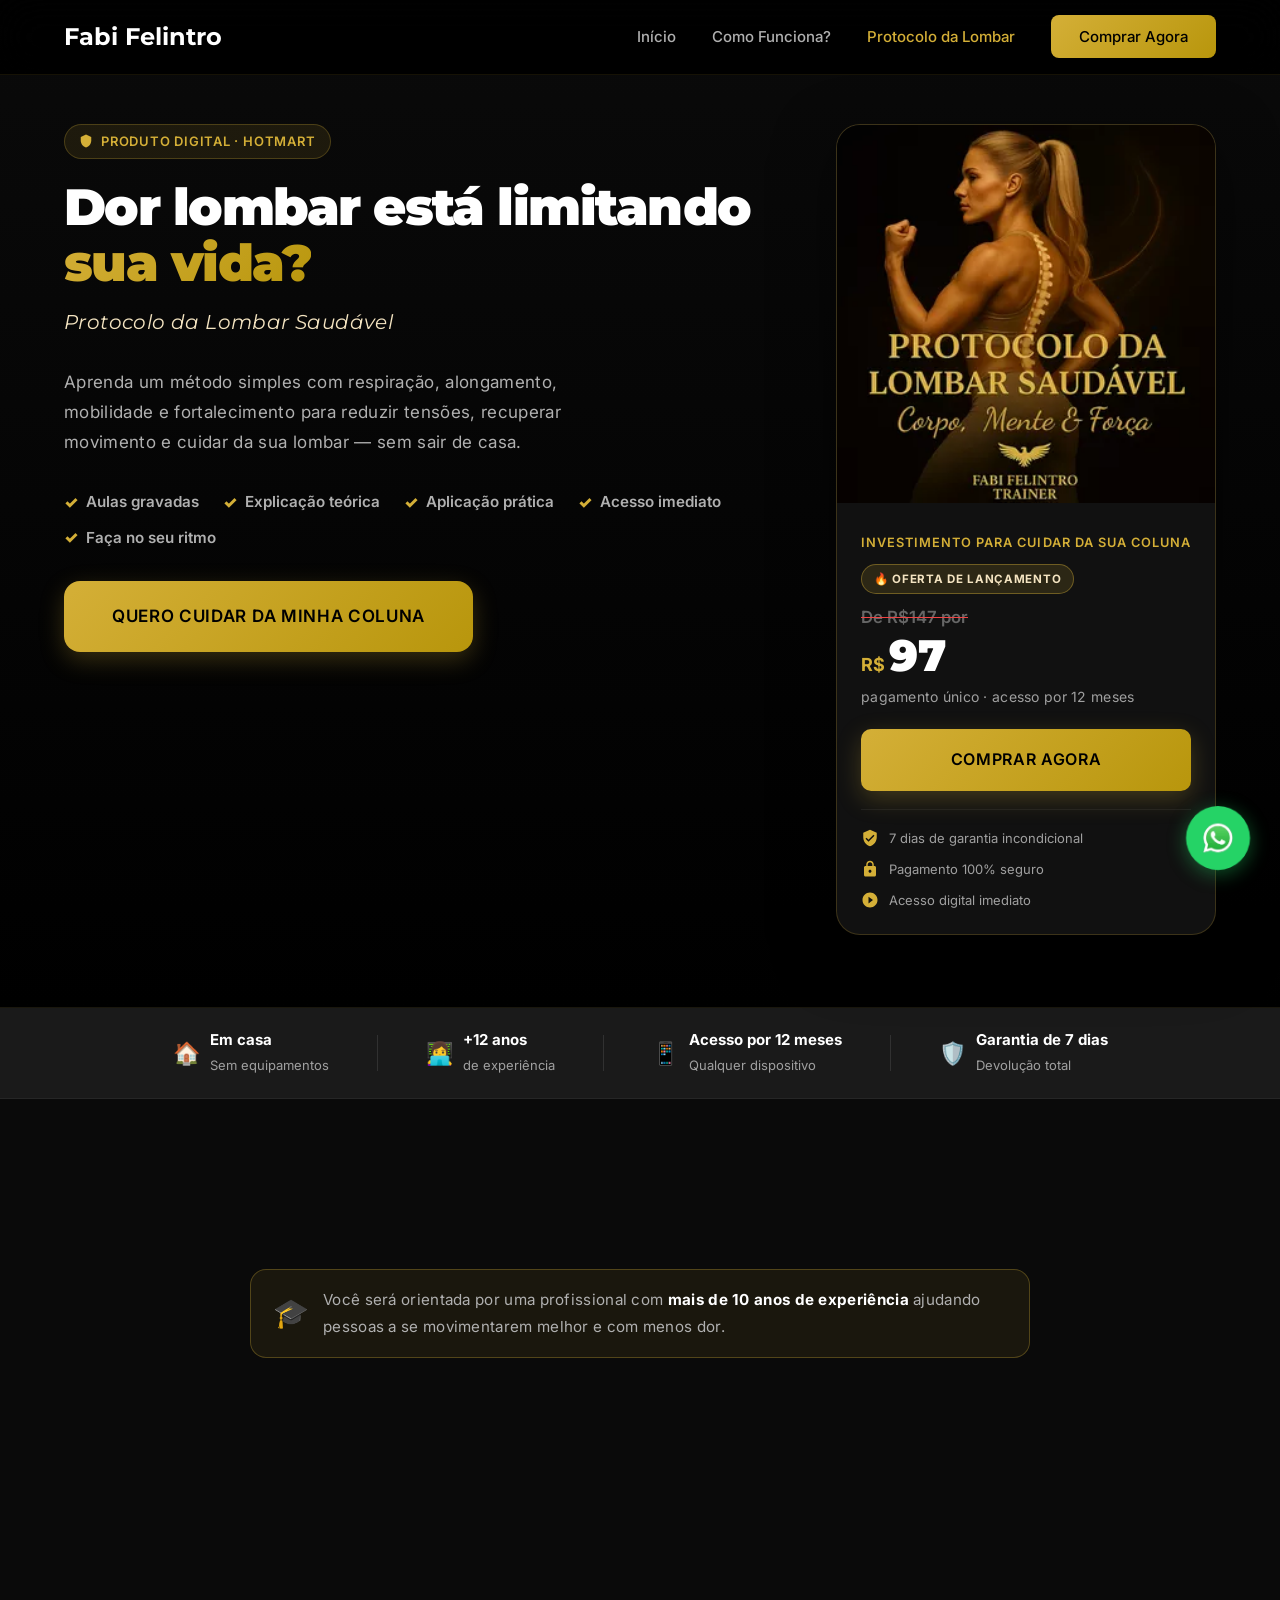
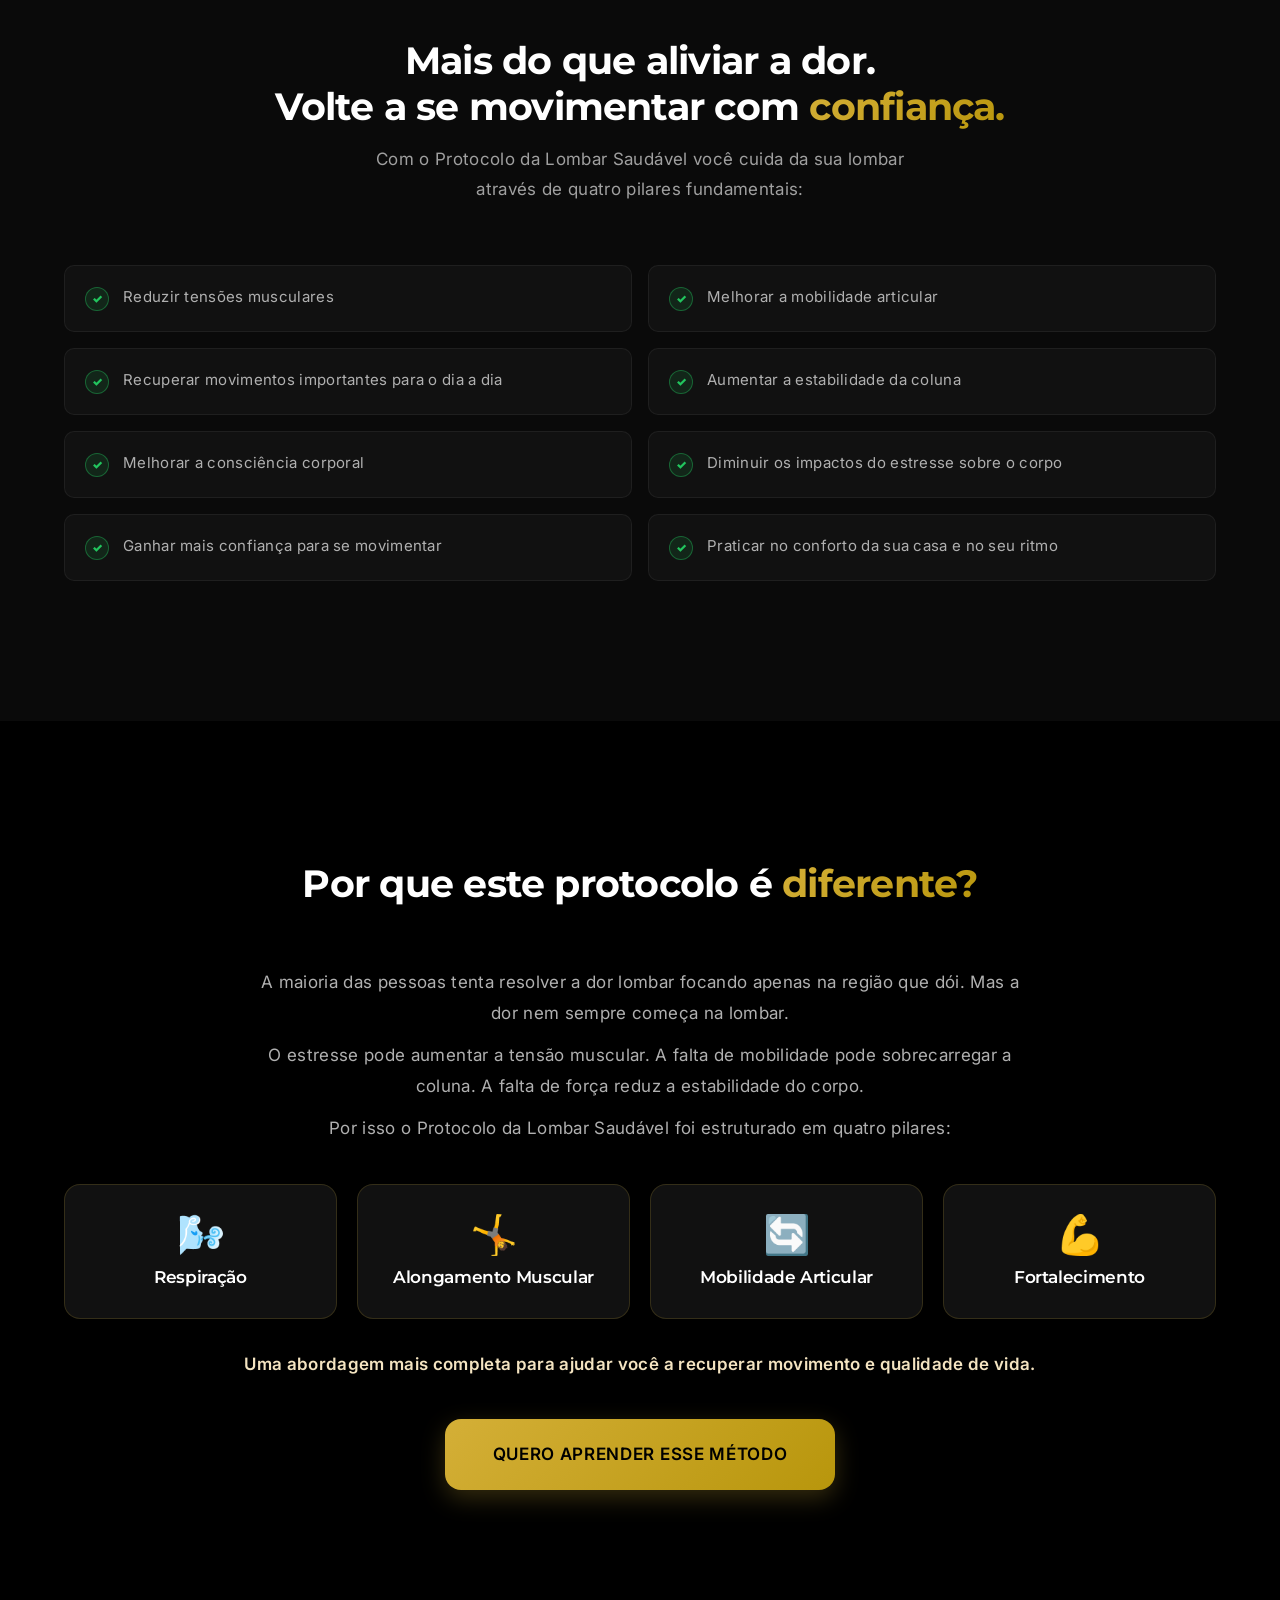
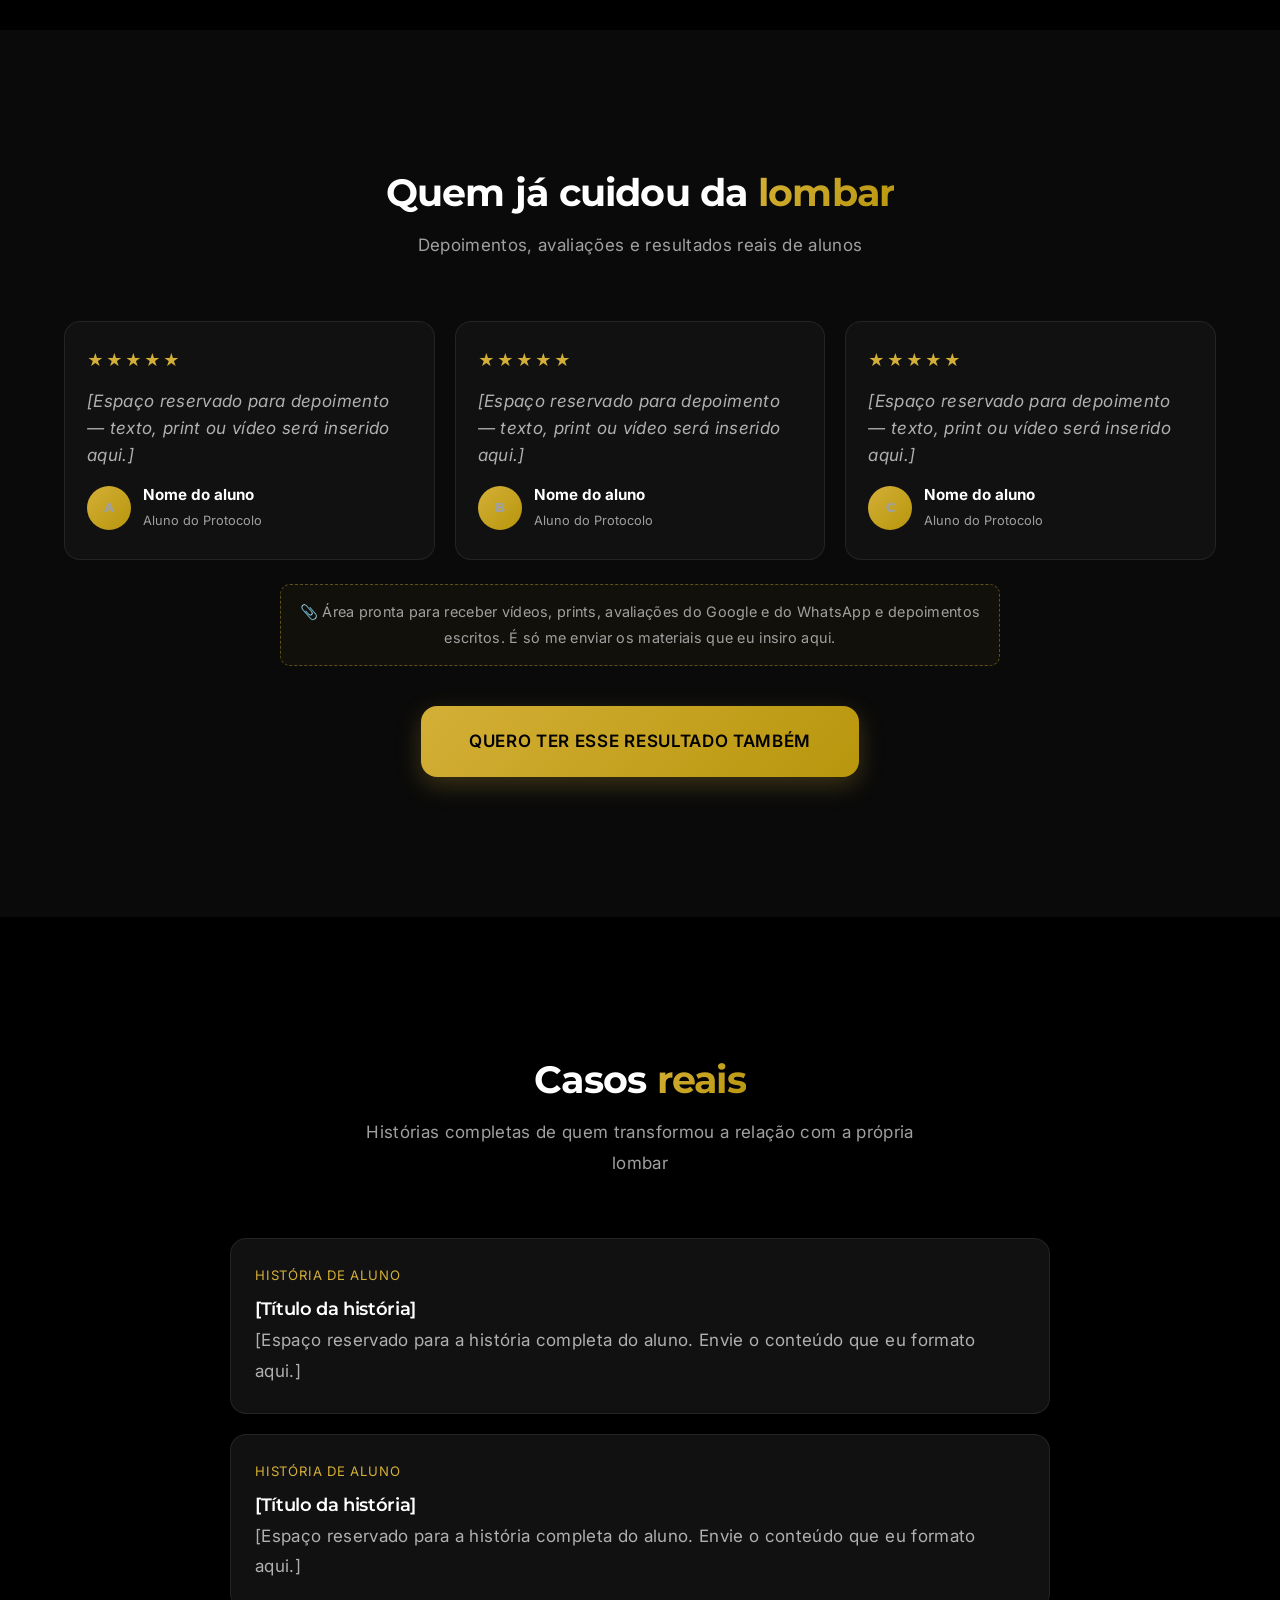
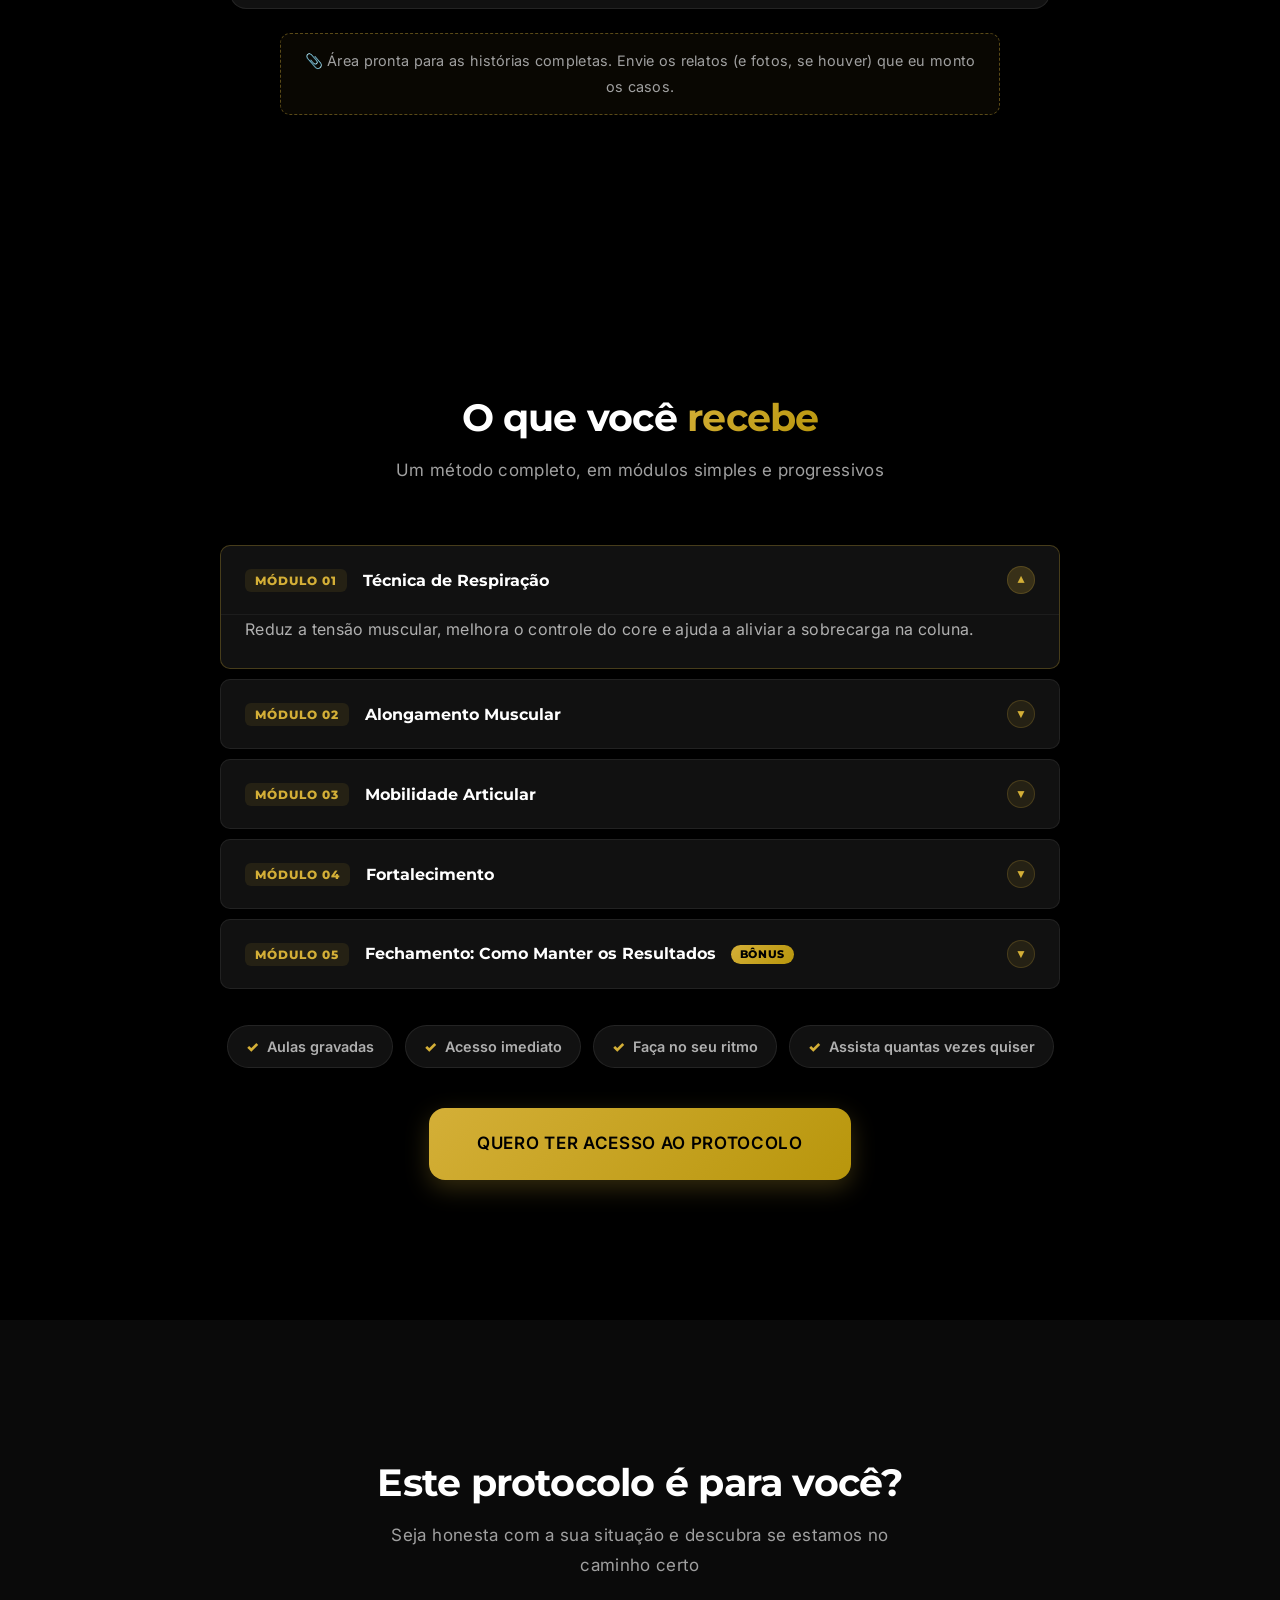
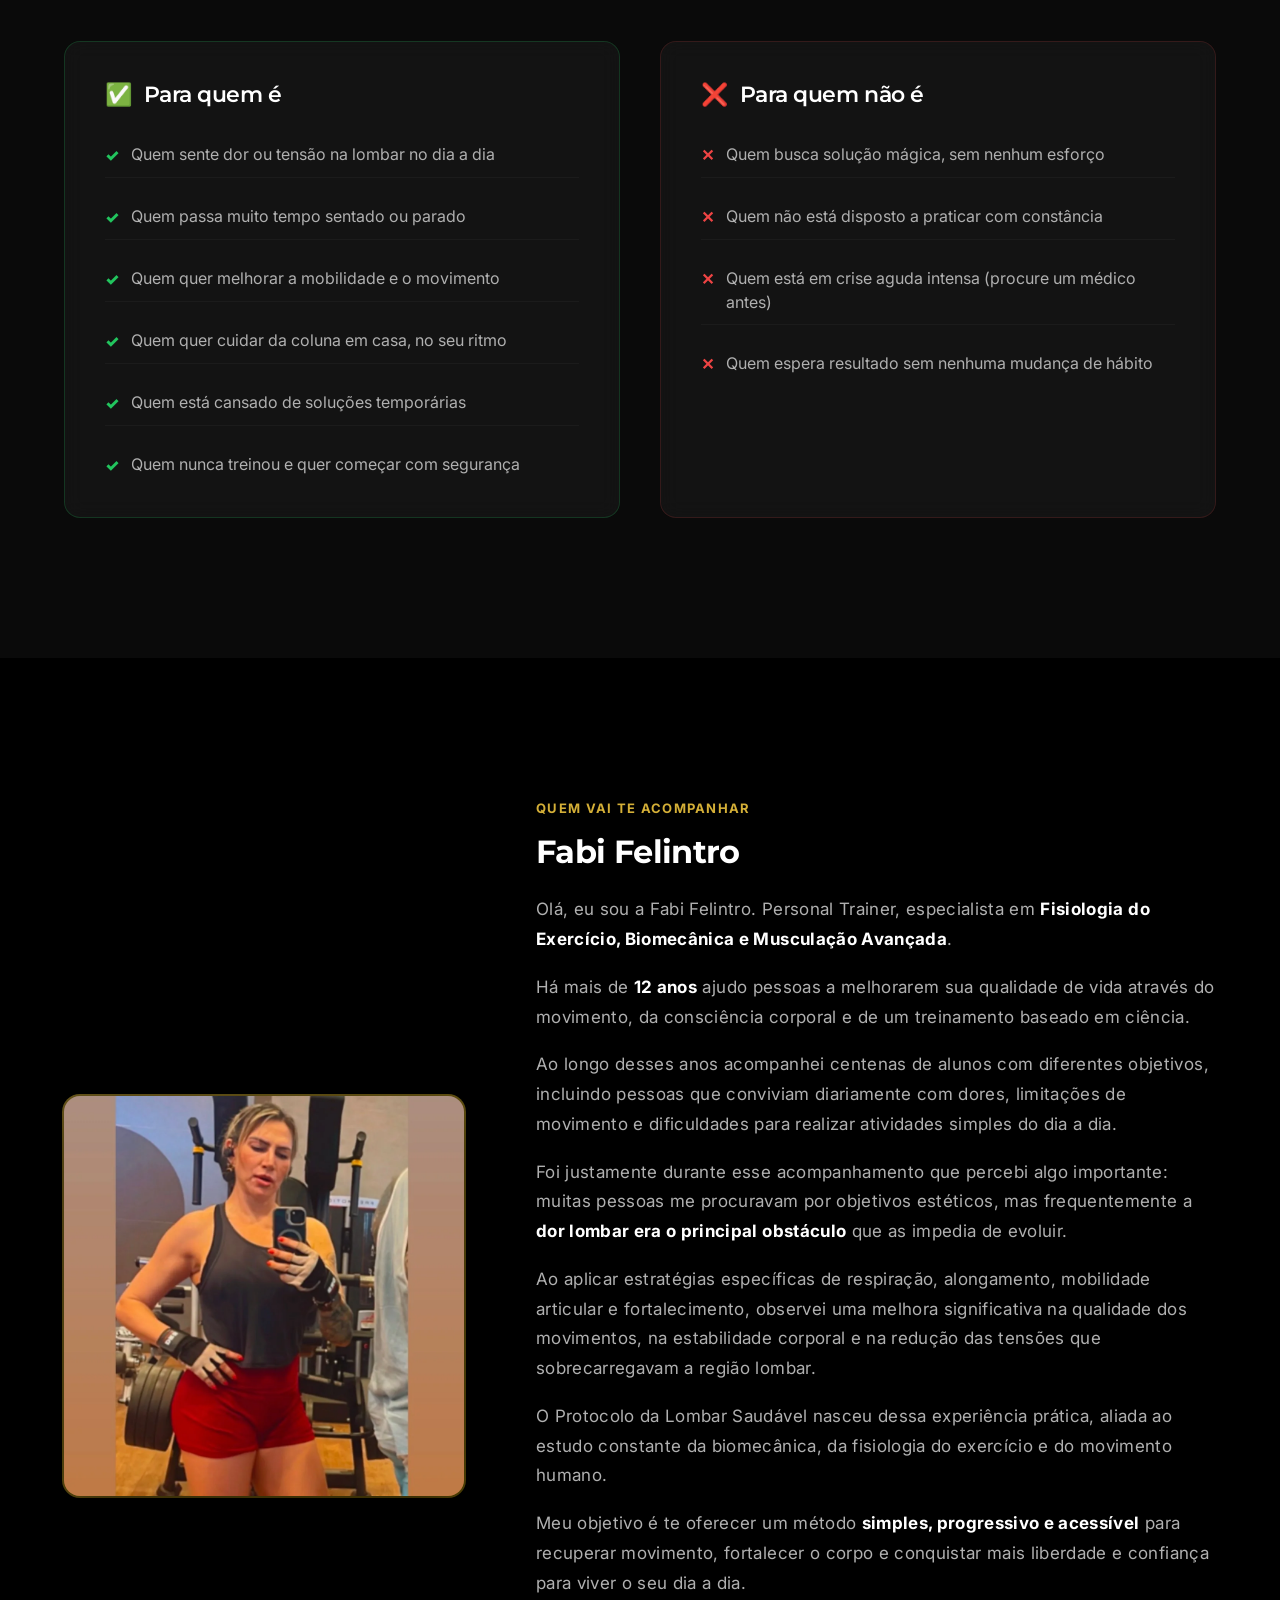
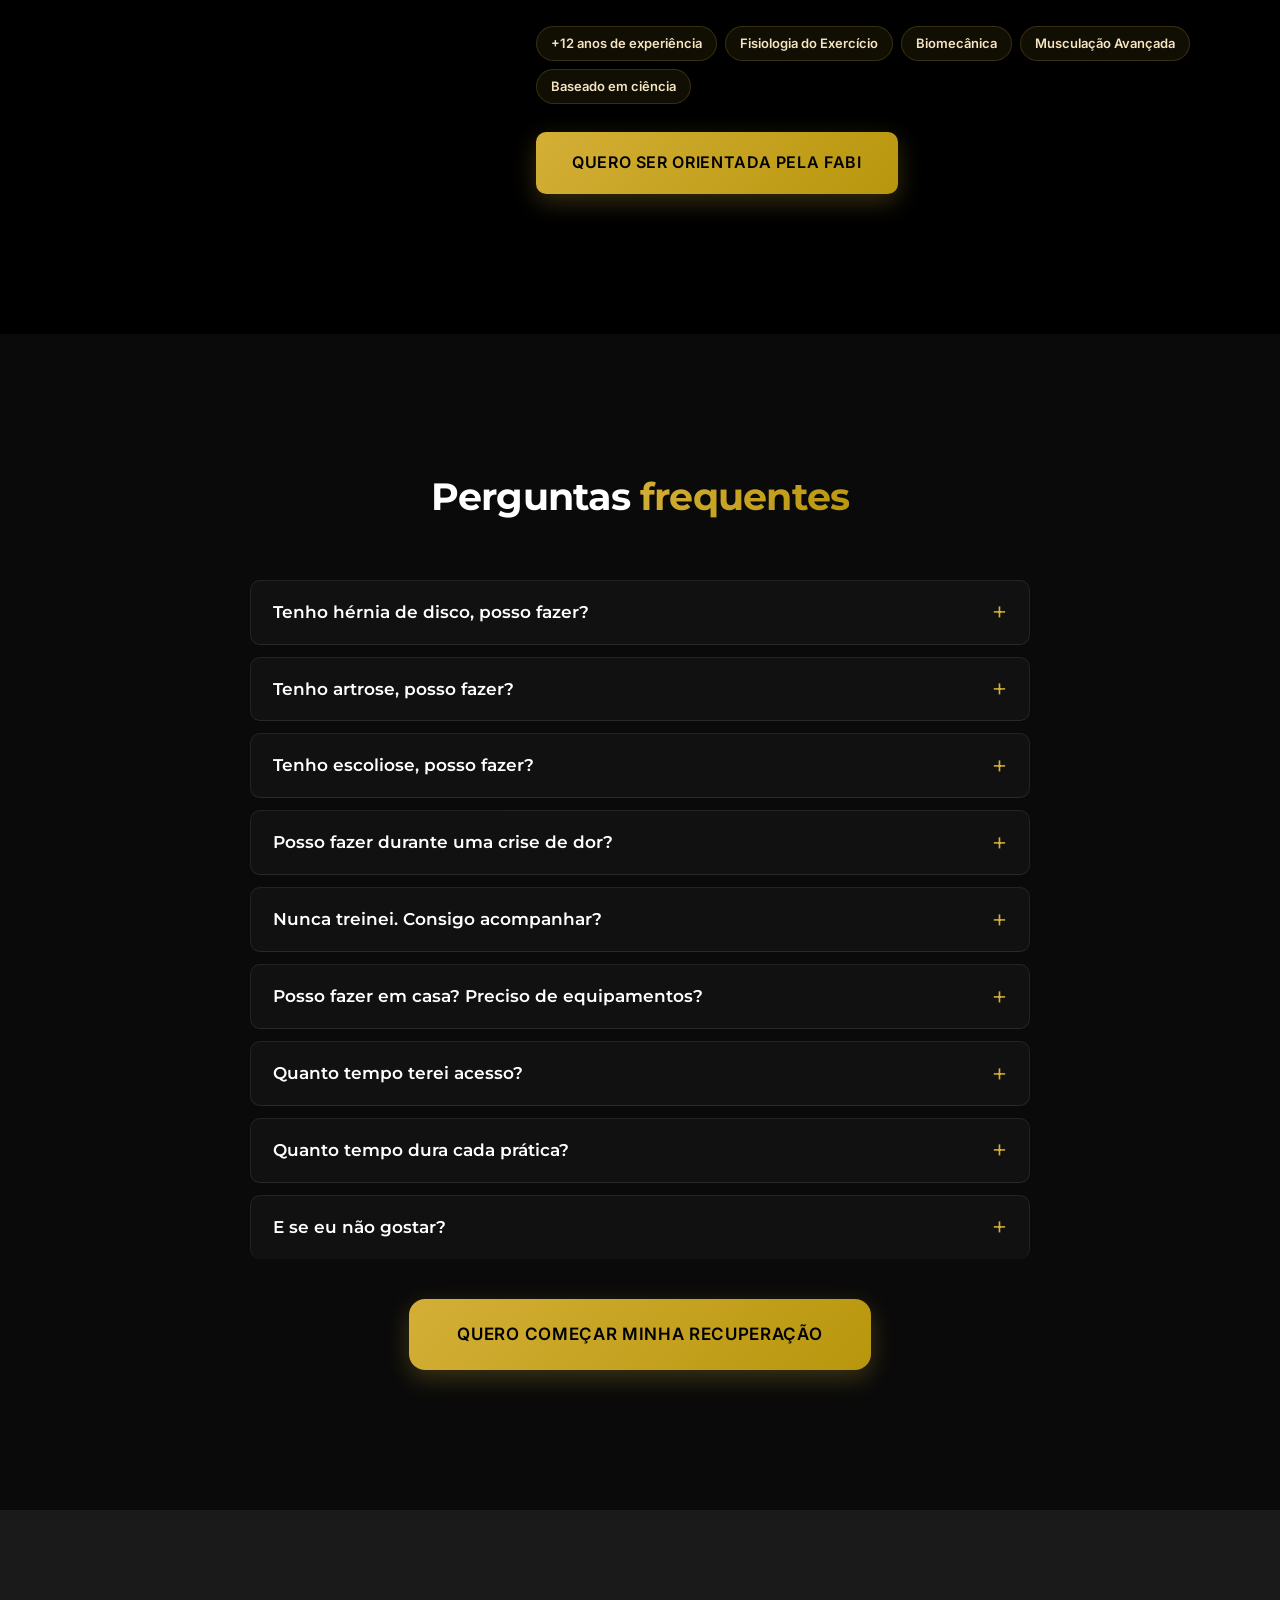
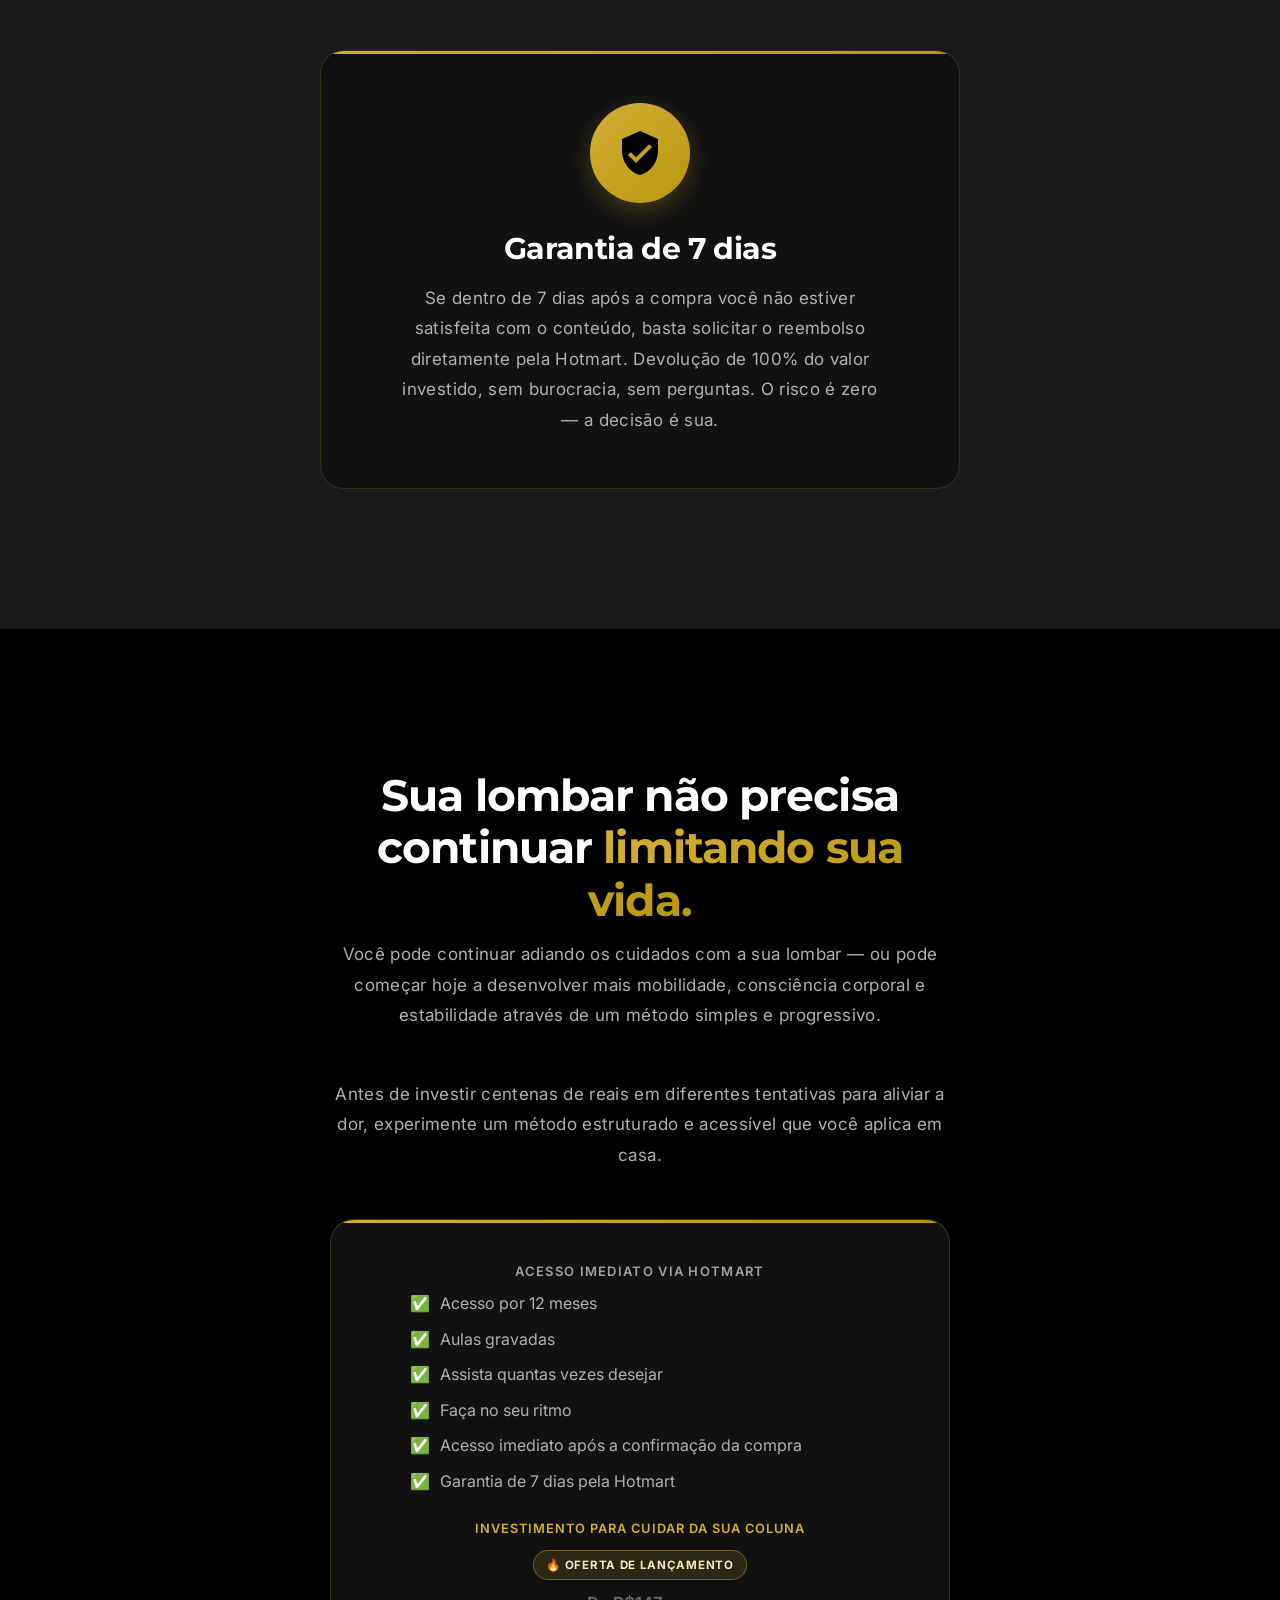
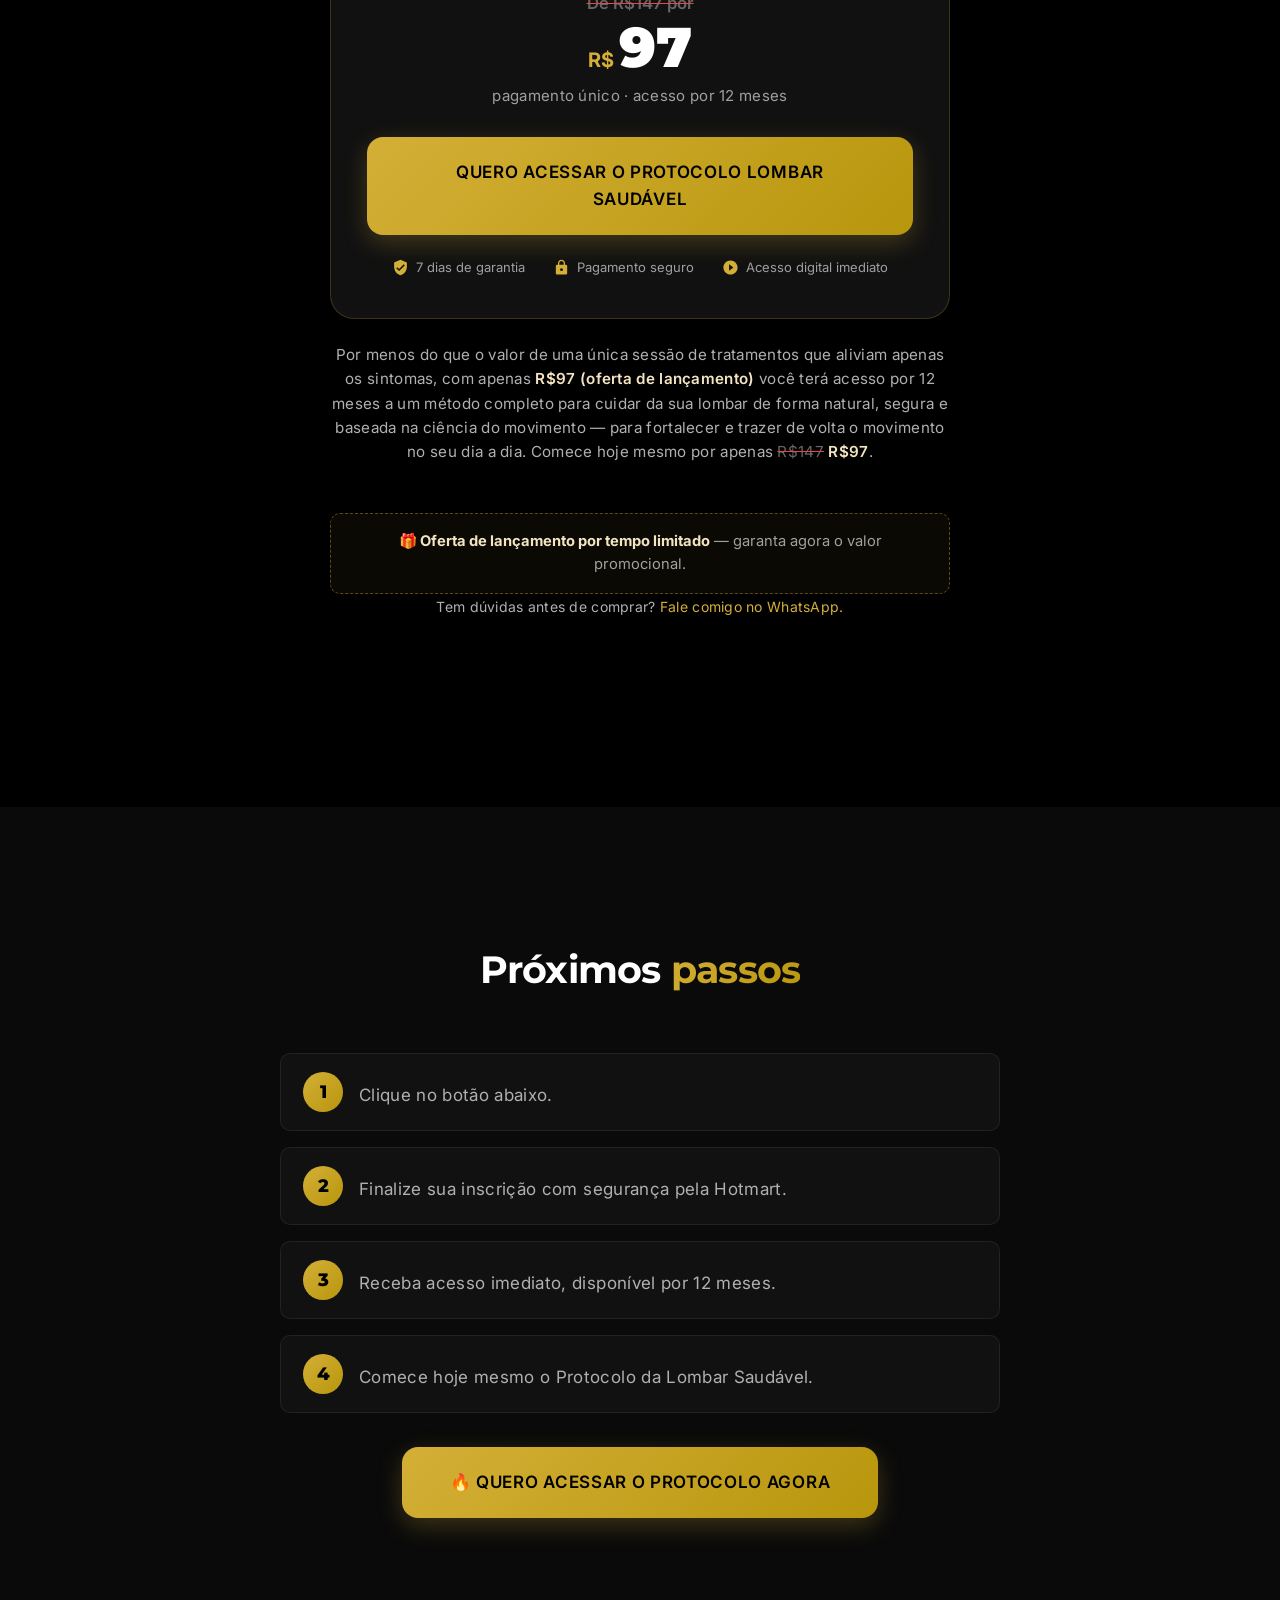
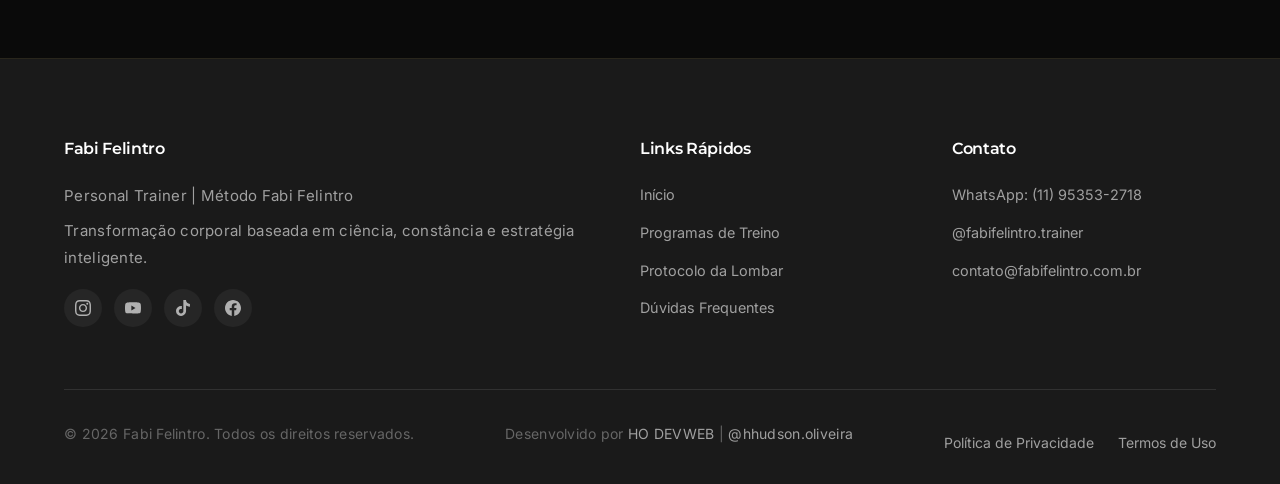
==== commit a1703a0a: "Atualiza Protocolo da Lombar para a campanha - Preco: De R$147 por R$97 + chamada "Investimento para" ====
--- a/lombar-preview.html
+++ b/lombar-preview.html
@@ -580,8 +580,8 @@
         .garantia-wrap { padding: 36px 24px; }
         .cta-price-box { padding: 28px 20px; }
         .cta-seals { gap: 16px; }
-        .whatsapp-float { width: 52px; height: 52px; bottom: 20px; right: 20px; }
-        .whatsapp-float img { width: 28px; height: 28px; }
+        .whatsapp-float { width: 48px; height: 48px; bottom: 16px; right: 16px; animation: none; box-shadow: 0 3px 12px rgba(37,211,102,.45); }
+        .whatsapp-float img { width: 26px; height: 26px; }
     }
 
     /* ============================================================
@@ -662,6 +662,82 @@
         .pilares-grid { grid-template-columns: repeat(2, 1fr); gap: 14px; }
         .pilar-card { padding: 24px 14px; }
         .hero-checks { gap: 8px 16px; }
+    }
+
+    /* ============================================================
+       COMPONENTES — ATUALIZACAO 2 (campanha lombar)
+    ============================================================ */
+    /* Preco De/Por + rotulo de investimento */
+    .price-label { font-size: .8rem; font-weight: 600; letter-spacing: .08em; text-transform: uppercase; color: var(--gold); margin-bottom: 10px; }
+    .price-de { font-size: 1.05rem; font-weight: 600; color: var(--gray-3); text-decoration: line-through; text-decoration-color: var(--red); display: block; margin-bottom: 2px; }
+    .price-por { font-size: .8rem; color: var(--gray-1); text-transform: uppercase; letter-spacing: .06em; }
+
+    /* CTA de fim de secao (centralizado) */
+    .section-cta { text-align: center; margin-top: 40px; }
+
+    /* Espaco de video (responsivo 16:9) */
+    .video-section { background: var(--dark-1); }
+    .video-frame {
+        max-width: 820px; margin: 0 auto; position: relative; width: 100%;
+        aspect-ratio: 16 / 9; background: var(--dark-3);
+        border: 1px solid rgba(212,175,55,.25); border-radius: var(--radius-lg);
+        overflow: hidden; box-shadow: var(--shadow-dark);
+        display: flex; align-items: center; justify-content: center;
+    }
+    .video-frame iframe, .video-frame video { position: absolute; inset: 0; width: 100%; height: 100%; border: 0; }
+    .video-placeholder { text-align: center; color: var(--gray-1); padding: 24px; }
+    .video-placeholder .vp-icon { font-size: 3rem; margin-bottom: 10px; }
+
+    /* Provas sociais */
+    .provas-grid { display: grid; grid-template-columns: repeat(3, 1fr); gap: 20px; margin-top: 40px; }
+    .prova-card {
+        background: var(--dark-2); border: 1px solid rgba(255,255,255,.08);
+        border-radius: var(--radius-lg); padding: 26px 22px; display: flex; flex-direction: column; gap: 14px;
+    }
+    .prova-card .prova-quote { color: var(--gray-2); font-style: italic; line-height: 1.6; }
+    .prova-card .prova-autor { display: flex; align-items: center; gap: 12px; margin-top: auto; }
+    .prova-avatar { width: 44px; height: 44px; border-radius: 50%; background: var(--gold-grad); color: var(--black); font-weight: 800; font-family: var(--f-head); display: flex; align-items: center; justify-content: center; flex: 0 0 auto; }
+    .prova-autor strong { color: var(--white); font-size: .95rem; display: block; }
+    .prova-autor span { color: var(--gray-1); font-size: .8rem; }
+    .prova-stars { color: var(--gold); letter-spacing: 2px; }
+    .placeholder-note {
+        max-width: 720px; margin: 24px auto 0; text-align: center;
+        border: 1px dashed rgba(212,175,55,.4); border-radius: var(--radius);
+        padding: 14px 18px; color: var(--gray-1); font-size: .9rem; background: rgba(212,175,55,.04);
+    }
+
+    /* Casos reais */
+    .casos-list { display: flex; flex-direction: column; gap: 20px; max-width: 820px; margin: 40px auto 0; }
+    .caso-card { background: var(--dark-2); border: 1px solid rgba(255,255,255,.08); border-radius: var(--radius-lg); padding: 26px 24px; }
+    .caso-card h3 { color: var(--white); font-size: 1.1rem; margin-bottom: 6px; }
+    .caso-card .caso-meta { color: var(--gold); font-size: .82rem; text-transform: uppercase; letter-spacing: .06em; margin-bottom: 12px; }
+    .caso-card p { color: var(--gray-2); }
+
+    /* Identificacao profissional */
+    .prof-badge {
+        max-width: 780px; margin: 30px auto 0; display: flex; align-items: center; gap: 14px;
+        background: rgba(212,175,55,.08); border: 1px solid rgba(212,175,55,.3);
+        border-radius: var(--radius-lg); padding: 16px 22px;
+    }
+    .prof-badge .pb-icon { font-size: 1.8rem; flex: 0 0 auto; }
+    .prof-badge p { color: var(--gray-2); font-size: .95rem; margin: 0; }
+    .prof-badge strong { color: var(--white); }
+
+    /* Area de campanha (bonus/avisos) perto do botao final */
+    .campanha-box {
+        max-width: 620px; margin: 28px auto 0; text-align: center;
+        border: 1px dashed rgba(212,175,55,.4); border-radius: var(--radius);
+        padding: 16px 20px; background: rgba(212,175,55,.05); color: var(--gray-1); font-size: .92rem;
+    }
+    .campanha-box strong { color: var(--gold-light); }
+
+    /* Subtexto do CTA final */
+    .cta-final-sub { max-width: 640px; margin: 20px auto 0; color: var(--gray-1); font-size: .95rem; line-height: 1.6; }
+    .cta-final-sub .destaque { color: var(--gold-light); font-weight: 600; }
+    .cta-final-sub .riscado { text-decoration: line-through; text-decoration-color: var(--red); color: var(--gray-3); }
+
+    @media (max-width: 768px) {
+        .provas-grid { grid-template-columns: 1fr; }
     }
     </style>
 
@@ -748,7 +824,7 @@
             <div class="hero-cta-row">
                 <a href="https://pay.hotmart.com/H100616251S?bid=1781640020905"
                    class="btn btn-gold xl" target="_blank" rel="noopener noreferrer">
-                    Quero começar agora
+                    Quero cuidar da minha coluna
                 </a>
             </div>
         </div>
@@ -762,12 +838,14 @@
                          width="380" height="380" loading="eager">
                 </div>
                 <div class="buy-box-body">
-                    <p class="buy-box-label">Acesso imediato via Hotmart</p>
+                    <p class="price-label">Investimento para cuidar da sua coluna</p>
+                    <span class="offer-badge">🔥 Oferta de lançamento</span>
+                    <span class="price-de">De R$147 por</span>
                     <div class="buy-box-price">
                         <span class="cifrao">R$</span>
                         <span class="valor">97</span>
                     </div>
-                    <p class="buy-box-price-sub">pagamento único · acesso imediato</p>
+                    <p class="buy-box-price-sub">pagamento único · acesso por 12 meses</p>
 
                     <a href="https://pay.hotmart.com/H100616251S?bid=1781640020905"
                        class="btn btn-gold full" target="_blank" rel="noopener noreferrer">
@@ -835,6 +913,21 @@
 </div>
 
 <!-- ============================================================
+     VÍDEO DE APRESENTAÇÃO
+============================================================ -->
+<section class="section video-section" id="video">
+    <div class="container">
+        <!-- VÍDEO DE APRESENTAÇÃO: a Fabi vai enviar depois. Quando chegar, inserir aqui:
+             <div class="video-frame"><iframe src="https://www.youtube.com/embed/ID_DO_VIDEO" title="Apresentação — Protocolo da Lombar" allowfullscreen></iframe></div> -->
+
+        <div class="prof-badge reveal">
+            <span class="pb-icon">🎓</span>
+            <p>Você será orientada por uma profissional com <strong>mais de 10 anos de experiência</strong> ajudando pessoas a se movimentarem melhor e com menos dor.</p>
+        </div>
+    </div>
+</section>
+
+<!-- ============================================================
      O QUE VOCÊ VAI APRENDER
 ============================================================ -->
 <section class="section section-alt" id="aprender">
@@ -913,6 +1006,69 @@
             </div>
         </div>
         <p class="diferente-closing reveal">Uma abordagem mais completa para ajudar você a recuperar movimento e qualidade de vida.</p>
+        <div class="section-cta reveal">
+            <a href="https://pay.hotmart.com/H100616251S?bid=1781640020905" class="btn btn-gold xl" target="_blank" rel="noopener noreferrer">Quero aprender esse método</a>
+        </div>
+    </div>
+</section>
+
+<!-- ============================================================
+     PROVAS SOCIAIS  (placeholder — aguardando materiais)
+============================================================ -->
+<section class="section section-alt" id="provas">
+    <div class="container">
+        <div class="sec-header reveal">
+            <h2>Quem já cuidou da <span class="highlight">lombar</span></h2>
+            <p>Depoimentos, avaliações e resultados reais de alunos</p>
+        </div>
+        <div class="provas-grid">
+            <!-- SUBSTITUIR: cada card pode virar um print (img), vídeo, avaliação do Google/WhatsApp ou depoimento escrito. -->
+            <div class="prova-card reveal">
+                <div class="prova-stars">★★★★★</div>
+                <p class="prova-quote">[Espaço reservado para depoimento — texto, print ou vídeo será inserido aqui.]</p>
+                <div class="prova-autor"><span class="prova-avatar">A</span><div><strong>Nome do aluno</strong><span>Aluno do Protocolo</span></div></div>
+            </div>
+            <div class="prova-card reveal">
+                <div class="prova-stars">★★★★★</div>
+                <p class="prova-quote">[Espaço reservado para depoimento — texto, print ou vídeo será inserido aqui.]</p>
+                <div class="prova-autor"><span class="prova-avatar">B</span><div><strong>Nome do aluno</strong><span>Aluno do Protocolo</span></div></div>
+            </div>
+            <div class="prova-card reveal">
+                <div class="prova-stars">★★★★★</div>
+                <p class="prova-quote">[Espaço reservado para depoimento — texto, print ou vídeo será inserido aqui.]</p>
+                <div class="prova-autor"><span class="prova-avatar">C</span><div><strong>Nome do aluno</strong><span>Aluno do Protocolo</span></div></div>
+            </div>
+        </div>
+        <p class="placeholder-note">📎 Área pronta para receber vídeos, prints, avaliações do Google e do WhatsApp e depoimentos escritos. É só me enviar os materiais que eu insiro aqui.</p>
+        <div class="section-cta reveal">
+            <a href="https://pay.hotmart.com/H100616251S?bid=1781640020905" class="btn btn-gold xl" target="_blank" rel="noopener noreferrer">Quero ter esse resultado também</a>
+        </div>
+    </div>
+</section>
+
+<!-- ============================================================
+     CASOS REAIS  (placeholder — aguardando materiais)
+============================================================ -->
+<section class="section" id="casos">
+    <div class="container">
+        <div class="sec-header reveal">
+            <h2>Casos <span class="highlight">reais</span></h2>
+            <p>Histórias completas de quem transformou a relação com a própria lombar</p>
+        </div>
+        <div class="casos-list">
+            <!-- SUBSTITUIR: cada card é uma história completa de aluno (antes / processo / depois). -->
+            <div class="caso-card reveal">
+                <div class="caso-meta">História de aluno</div>
+                <h3>[Título da história]</h3>
+                <p>[Espaço reservado para a história completa do aluno. Envie o conteúdo que eu formato aqui.]</p>
+            </div>
+            <div class="caso-card reveal">
+                <div class="caso-meta">História de aluno</div>
+                <h3>[Título da história]</h3>
+                <p>[Espaço reservado para a história completa do aluno. Envie o conteúdo que eu formato aqui.]</p>
+            </div>
+        </div>
+        <p class="placeholder-note">📎 Área pronta para as histórias completas. Envie os relatos (e fotos, se houver) que eu monto os casos.</p>
     </div>
 </section>
 
@@ -938,7 +1094,7 @@
                 </button>
                 <div class="modulo-body">
                     <div class="modulo-body-inner">
-                        <p class="modulo-desc">Aprenda a respirar de forma consciente para reduzir tensões e preparar o corpo para o movimento.</p>
+                        <p class="modulo-desc">Reduz a tensão muscular, melhora o controle do core e ajuda a aliviar a sobrecarga na coluna.</p>
                     </div>
                 </div>
             </div>
@@ -953,7 +1109,7 @@
                 </button>
                 <div class="modulo-body">
                     <div class="modulo-body-inner">
-                        <p class="modulo-desc">Alongamentos que aliviam a rigidez e devolvem flexibilidade à musculatura que sobrecarrega a lombar.</p>
+                        <p class="modulo-desc">Diminui o encurtamento muscular, melhora a mobilidade e reduz a rigidez que aumenta a dor lombar.</p>
                     </div>
                 </div>
             </div>
@@ -968,7 +1124,7 @@
                 </button>
                 <div class="modulo-body">
                     <div class="modulo-body-inner">
-                        <p class="modulo-desc">Exercícios para soltar as articulações e recuperar a amplitude natural dos seus movimentos.</p>
+                        <p class="modulo-desc">Recupera o movimento natural da coluna e dos quadris, reduzindo compensações e desconfortos.</p>
                     </div>
                 </div>
             </div>
@@ -983,7 +1139,7 @@
                 </button>
                 <div class="modulo-body">
                     <div class="modulo-body-inner">
-                        <p class="modulo-desc">Fortaleça o corpo de forma progressiva para dar mais estabilidade e proteção à sua coluna.</p>
+                        <p class="modulo-desc">Fortalece a musculatura estabilizadora para diminuir as crises e prevenir novas dores.</p>
                     </div>
                 </div>
             </div>
@@ -1010,6 +1166,9 @@
             <span>Acesso imediato</span>
             <span>Faça no seu ritmo</span>
             <span>Assista quantas vezes quiser</span>
+        </div>
+        <div class="section-cta reveal">
+            <a href="https://pay.hotmart.com/H100616251S?bid=1781640020905" class="btn btn-gold xl" target="_blank" rel="noopener noreferrer">Quero ter acesso ao protocolo</a>
         </div>
     </div>
 </section>
@@ -1099,7 +1258,7 @@
 
                 <a href="https://pay.hotmart.com/H100616251S?bid=1781640020905"
                    class="btn btn-gold" target="_blank" rel="noopener noreferrer">
-                    Quero o Protocolo
+                    Quero ser orientada pela Fabi
                 </a>
             </div>
         </div>
@@ -1114,27 +1273,48 @@
         <div class="sec-header reveal">
             <h2>Perguntas <span class="highlight">frequentes</span></h2>
         </div>
+        <!-- ATENÇÃO: as respostas de condições de saúde (hérnia, artrose, escoliose, crise)
+             são um rascunho conservador e devem ser revisadas/aprovadas pela Fabi antes de publicar. -->
         <div class="faq-list reveal">
             <details class="faq-item">
-                <summary>Mas eu nunca treinei.</summary>
-                <div class="faq-answer"><p>Perfeito. Os exercícios foram organizados de forma simples e progressiva, do básico ao mais avançado.</p></div>
+                <summary>Tenho hérnia de disco, posso fazer?</summary>
+                <div class="faq-answer"><p>O protocolo é baseado em movimentos suaves e progressivos. Mesmo assim, em casos de hérnia de disco, recomendo que você converse com o seu médico antes de começar e respeite sempre os seus limites e o seu ritmo.</p></div>
             </details>
             <details class="faq-item">
-                <summary>Posso fazer em casa?</summary>
-                <div class="faq-answer"><p>Sim. O protocolo foi desenvolvido para ser realizado em qualquer lugar.</p></div>
+                <summary>Tenho artrose, posso fazer?</summary>
+                <div class="faq-answer"><p>Os exercícios são de baixo impacto e focados em mobilidade e fortalecimento leve. Ainda assim, com um diagnóstico de artrose, o ideal é ter a liberação do seu médico antes de iniciar.</p></div>
             </details>
             <details class="faq-item">
-                <summary>Preciso de equipamentos?</summary>
-                <div class="faq-answer"><p>Não. A maior parte dos exercícios utiliza apenas o peso do próprio corpo.</p></div>
+                <summary>Tenho escoliose, posso fazer?</summary>
+                <div class="faq-answer"><p>O método trabalha consciência corporal, mobilidade e fortalecimento de forma segura. Em casos de escoliose, recomendo acompanhamento e a orientação do seu médico ou fisioterapeuta em paralelo.</p></div>
+            </details>
+            <details class="faq-item">
+                <summary>Posso fazer durante uma crise de dor?</summary>
+                <div class="faq-answer"><p>Durante uma crise aguda e intensa, o mais indicado é aguardar a fase mais forte passar e procurar avaliação médica. O protocolo foi pensado para o cuidado contínuo e a prevenção, não para substituir atendimento em uma crise.</p></div>
+            </details>
+            <details class="faq-item">
+                <summary>Nunca treinei. Consigo acompanhar?</summary>
+                <div class="faq-answer"><p>Sim. Os exercícios foram organizados de forma simples e progressiva, do básico ao mais avançado, para você começar com segurança mesmo sem experiência.</p></div>
+            </details>
+            <details class="faq-item">
+                <summary>Posso fazer em casa? Preciso de equipamentos?</summary>
+                <div class="faq-answer"><p>Sim, dá para fazer em casa, em qualquer lugar. Não precisa de equipamentos — a maior parte dos exercícios usa apenas o peso do próprio corpo.</p></div>
+            </details>
+            <details class="faq-item">
+                <summary>Quanto tempo terei acesso?</summary>
+                <div class="faq-answer"><p>Você terá acesso ao protocolo por 12 meses, podendo assistir às aulas quantas vezes quiser, no seu ritmo.</p></div>
             </details>
             <details class="faq-item">
                 <summary>Quanto tempo dura cada prática?</summary>
-                <div class="faq-answer"><p>As aulas são objetivas e podem ser encaixadas facilmente na rotina, de 5 a 10 minutos.</p></div>
+                <div class="faq-answer"><p>As aulas são objetivas e se encaixam facilmente na rotina, de 5 a 10 minutos.</p></div>
             </details>
             <details class="faq-item">
                 <summary>E se eu não gostar?</summary>
                 <div class="faq-answer"><p>Você conta com a garantia de 7 dias da Hotmart. Se não for para você, é só solicitar o reembolso.</p></div>
             </details>
+        </div>
+        <div class="section-cta reveal">
+            <a href="https://pay.hotmart.com/H100616251S?bid=1781640020905" class="btn btn-gold xl" target="_blank" rel="noopener noreferrer">Quero começar minha recuperação</a>
         </div>
     </div>
 </section>
@@ -1178,15 +1358,18 @@
                     <li>Garantia de 7 dias pela Hotmart</li>
                 </ul>
 
+                <p class="price-label">Investimento para cuidar da sua coluna</p>
+                <span class="offer-badge">🔥 Oferta de lançamento</span>
+                <span class="price-de">De R$147 por</span>
                 <div class="cta-price">
                     <span class="r">R$</span>
                     <span class="v">97</span>
                 </div>
-                <p class="cta-price-sub">pagamento único · acesso imediato</p>
+                <p class="cta-price-sub">pagamento único · acesso por 12 meses</p>
 
                 <a href="https://pay.hotmart.com/H100616251S?bid=1781640020905"
                    class="btn btn-gold xl full" target="_blank" rel="noopener noreferrer">
-                    Quero acessar o protocolo
+                    Quero acessar o Protocolo Lombar Saudável
                 </a>
 
                 <div class="cta-seals">
@@ -1205,6 +1388,15 @@
                 </div>
             </div>
 
+            <p class="cta-final-sub">
+                Por menos do que o valor de uma única sessão de tratamentos que aliviam apenas os sintomas, com apenas <span class="destaque">R$97 (oferta de lançamento)</span> você terá acesso por 12 meses a um método completo para cuidar da sua lombar de forma natural, segura e baseada na ciência do movimento — para fortalecer e trazer de volta o movimento no seu dia a dia. Comece hoje mesmo por apenas <span class="riscado">R$147</span> <span class="destaque">R$97</span>.
+            </p>
+
+            <div class="campanha-box">
+                <!-- ÁREA DE CAMPANHAS: troque o texto abaixo para anunciar bônus, promoções ou avisos futuros. -->
+                <strong>🎁 Oferta de lançamento por tempo limitado</strong> — garanta agora o valor promocional.
+            </div>
+
             <p class="cta-duvida">
                 Tem dúvidas antes de comprar?
                 <a href="https://wa.me/5511953532718?text=Olá! Tenho uma dúvida sobre o Protocolo da Lombar Saudável"
@@ -1257,7 +1449,7 @@
         <div class="footer-grid">
             <div class="footer-col">
                 <h4>Fabi Felintro</h4>
-                <p>Personal Trainer | Metodologia Kaizen</p>
+                <p>Personal Trainer | Método Fabi Felintro</p>
                 <p>Transformação corporal baseada em ciência, constância e estratégia inteligente.</p>
                 <div class="social-row">
                     <a href="https://instagram.com/fabifelintro.trainer" target="_blank" rel="noopener" aria-label="Instagram">
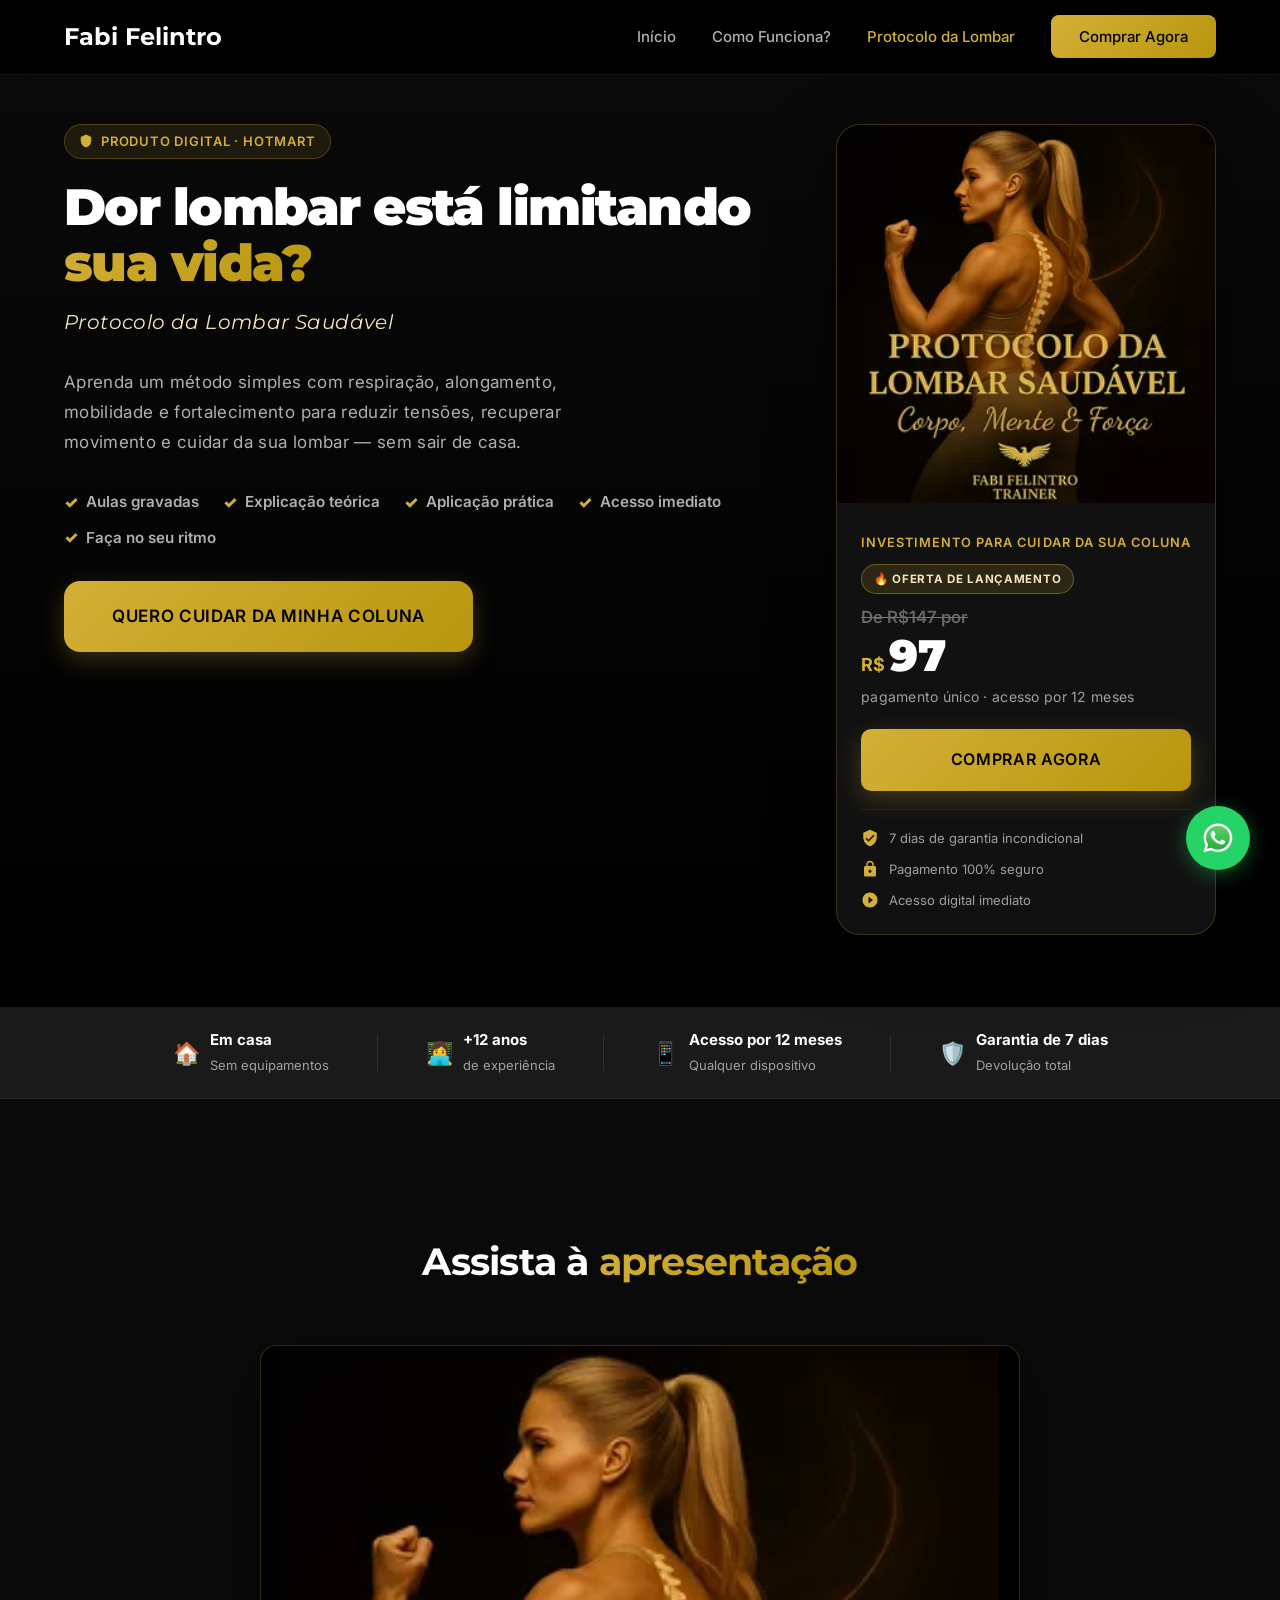
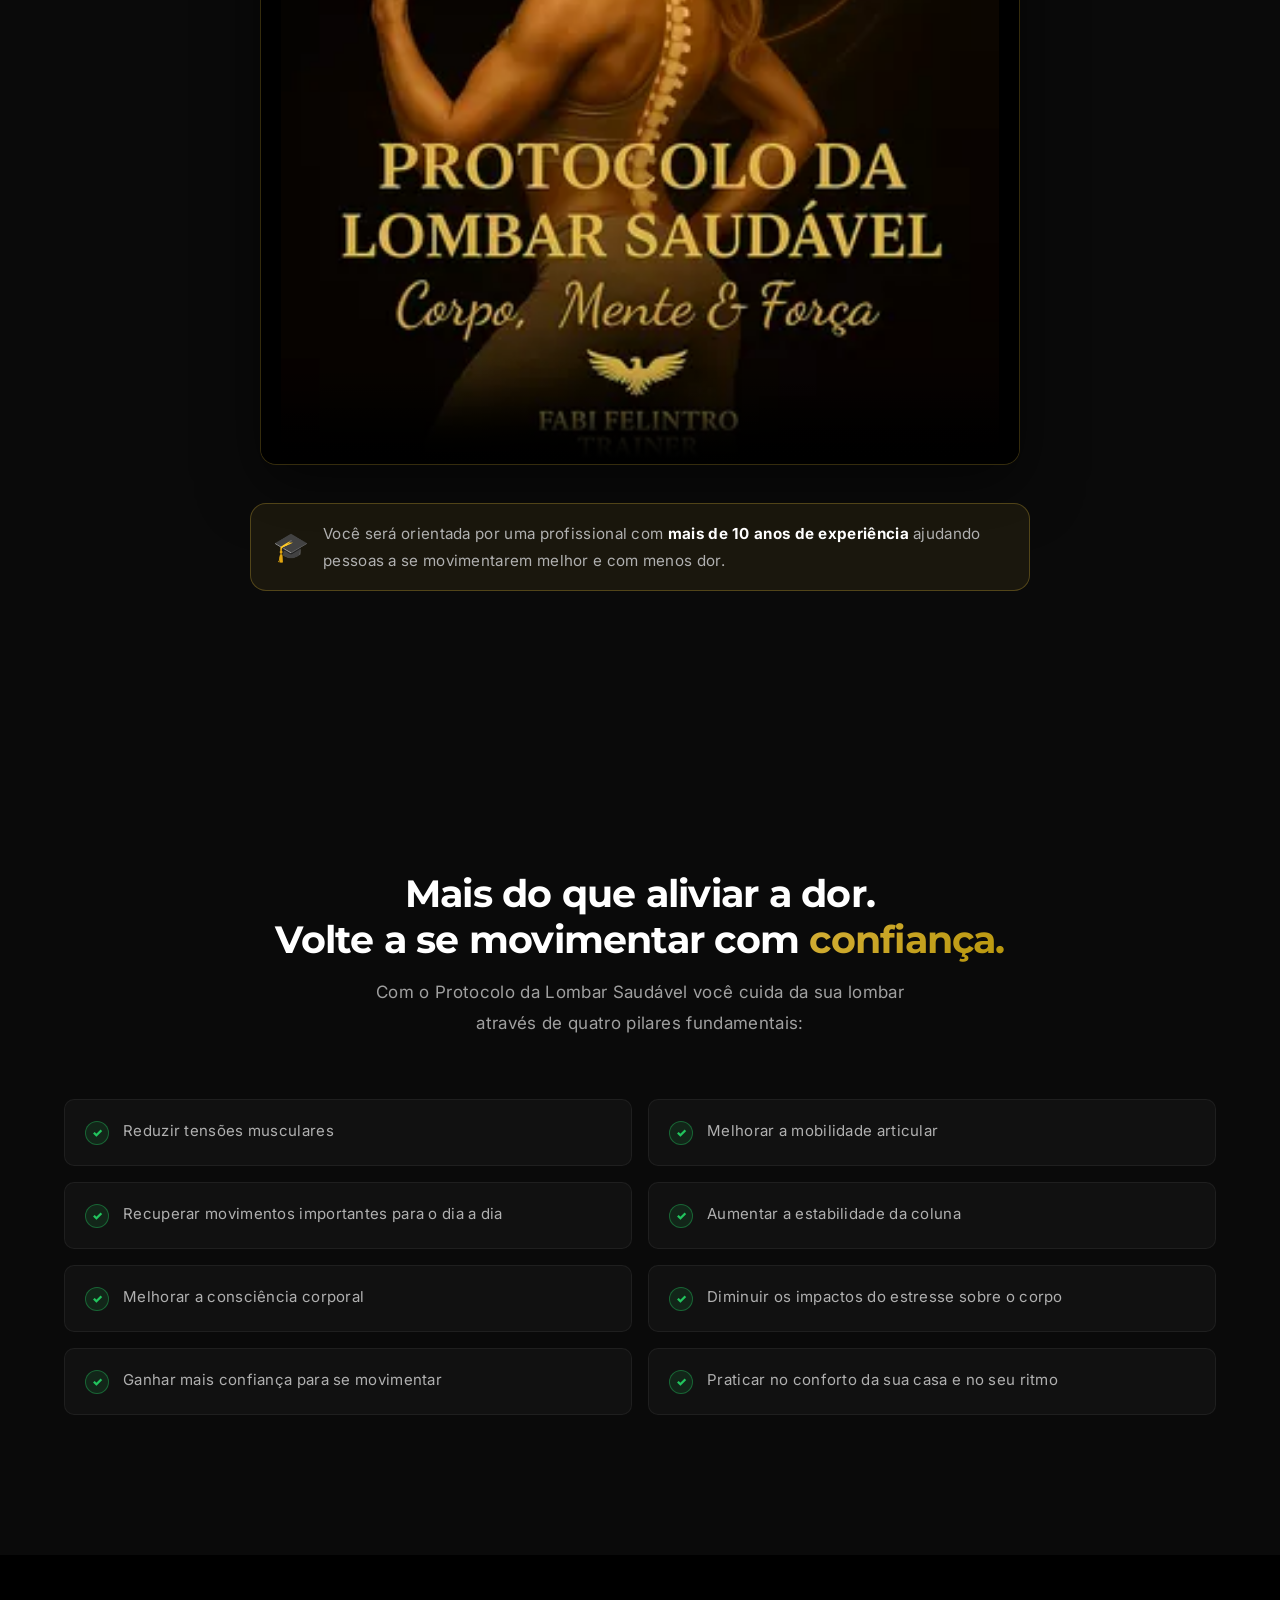
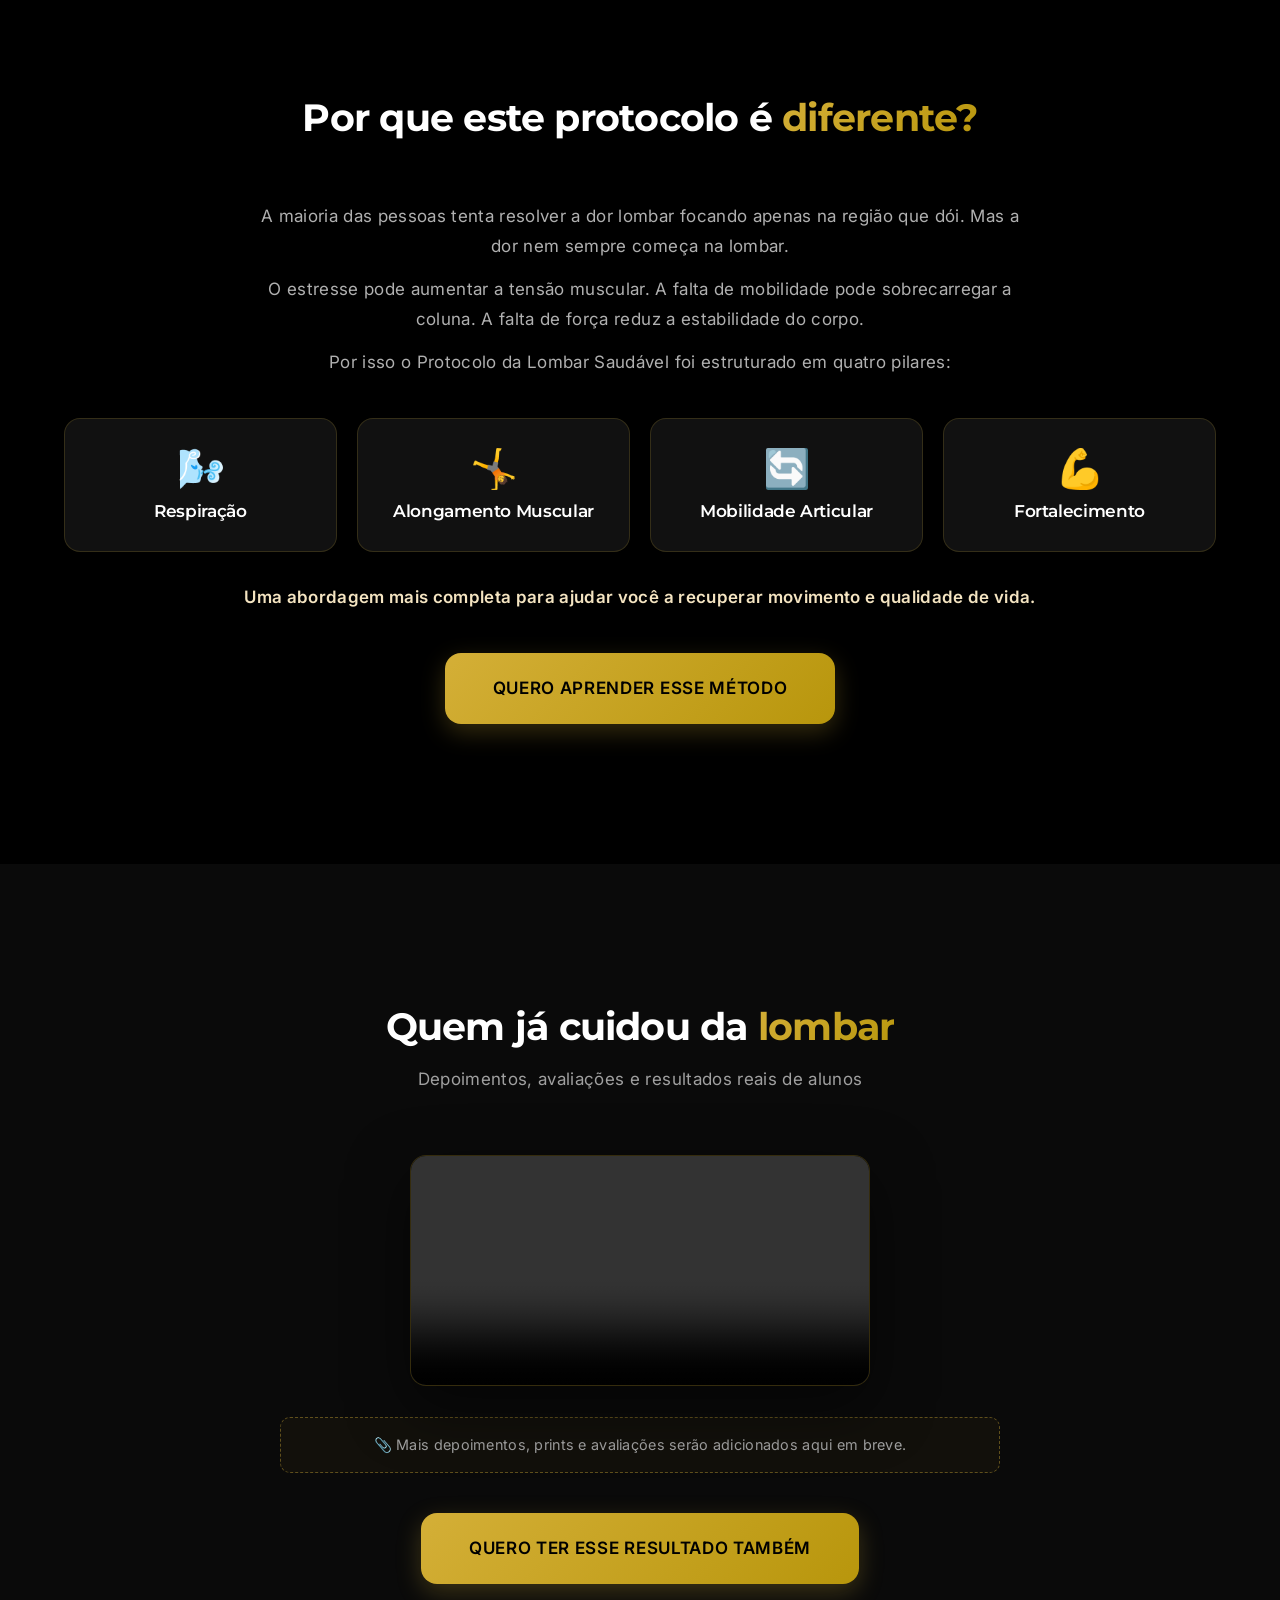
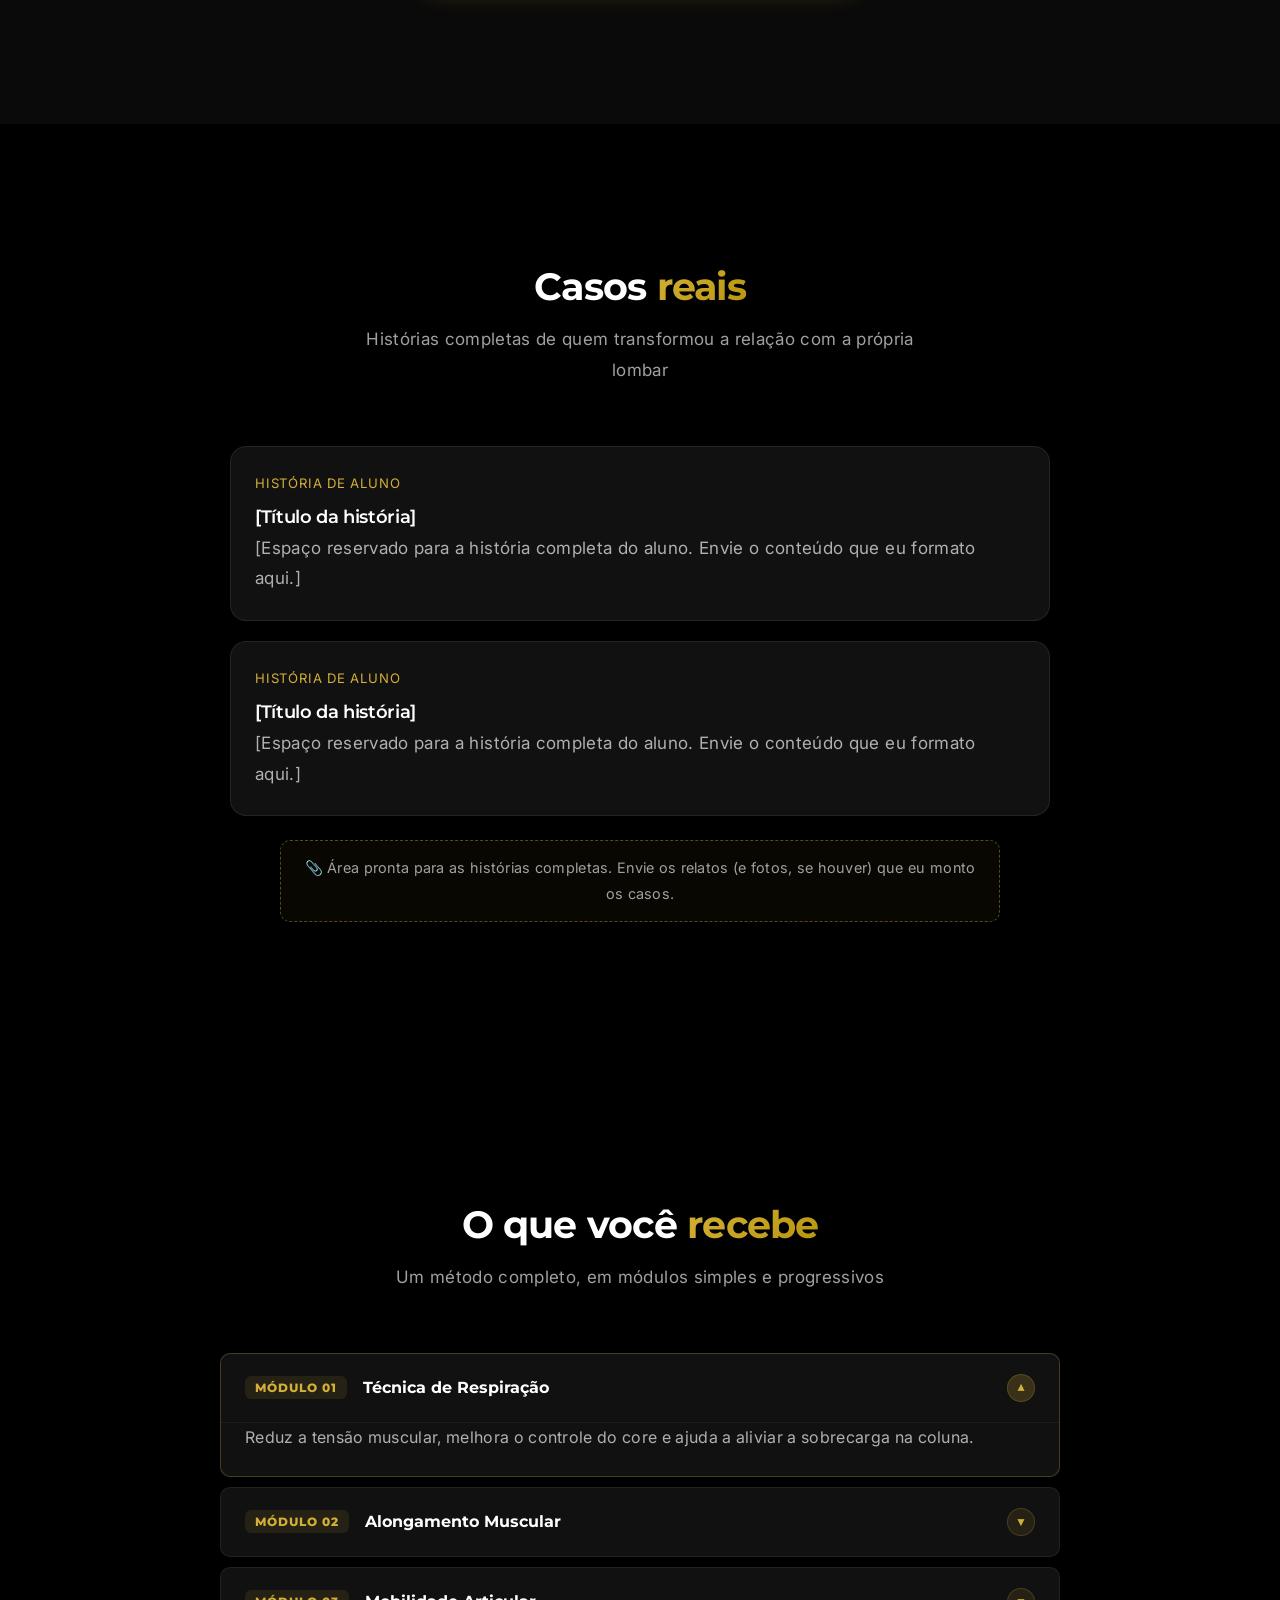
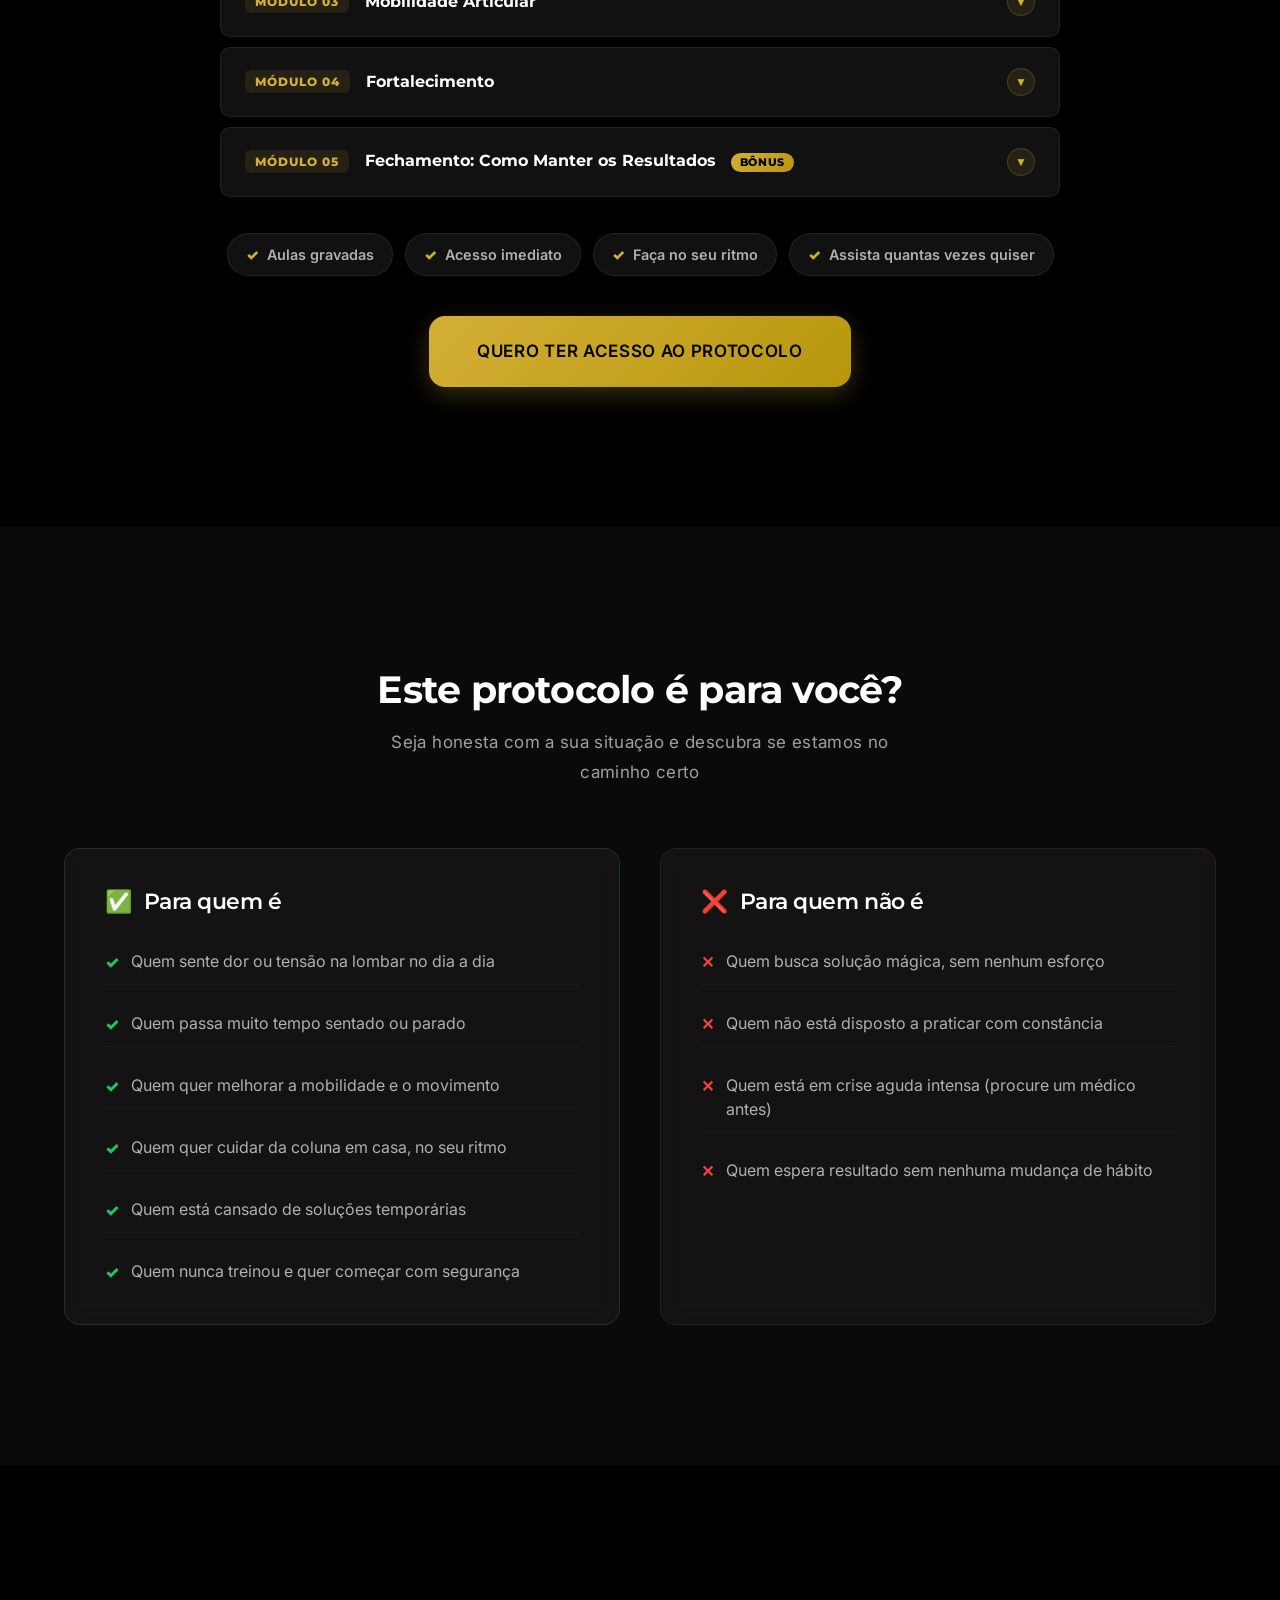
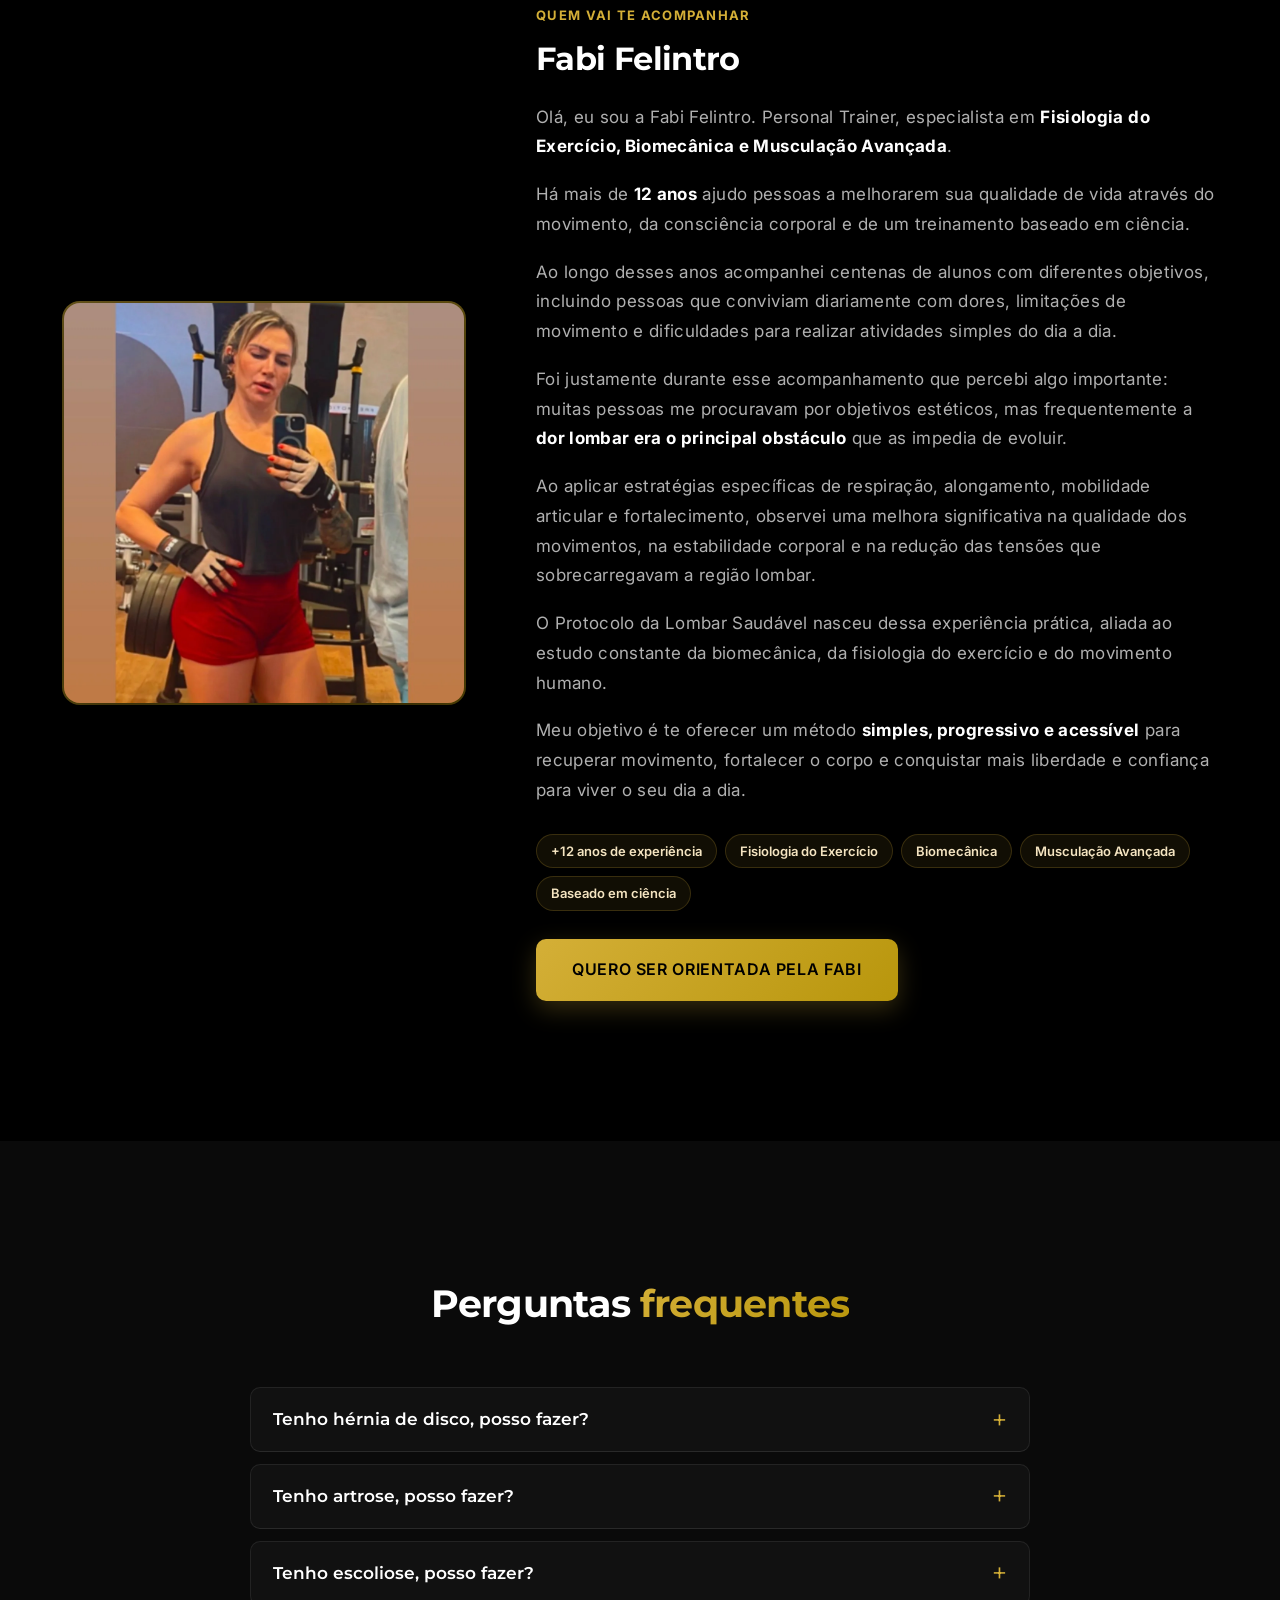
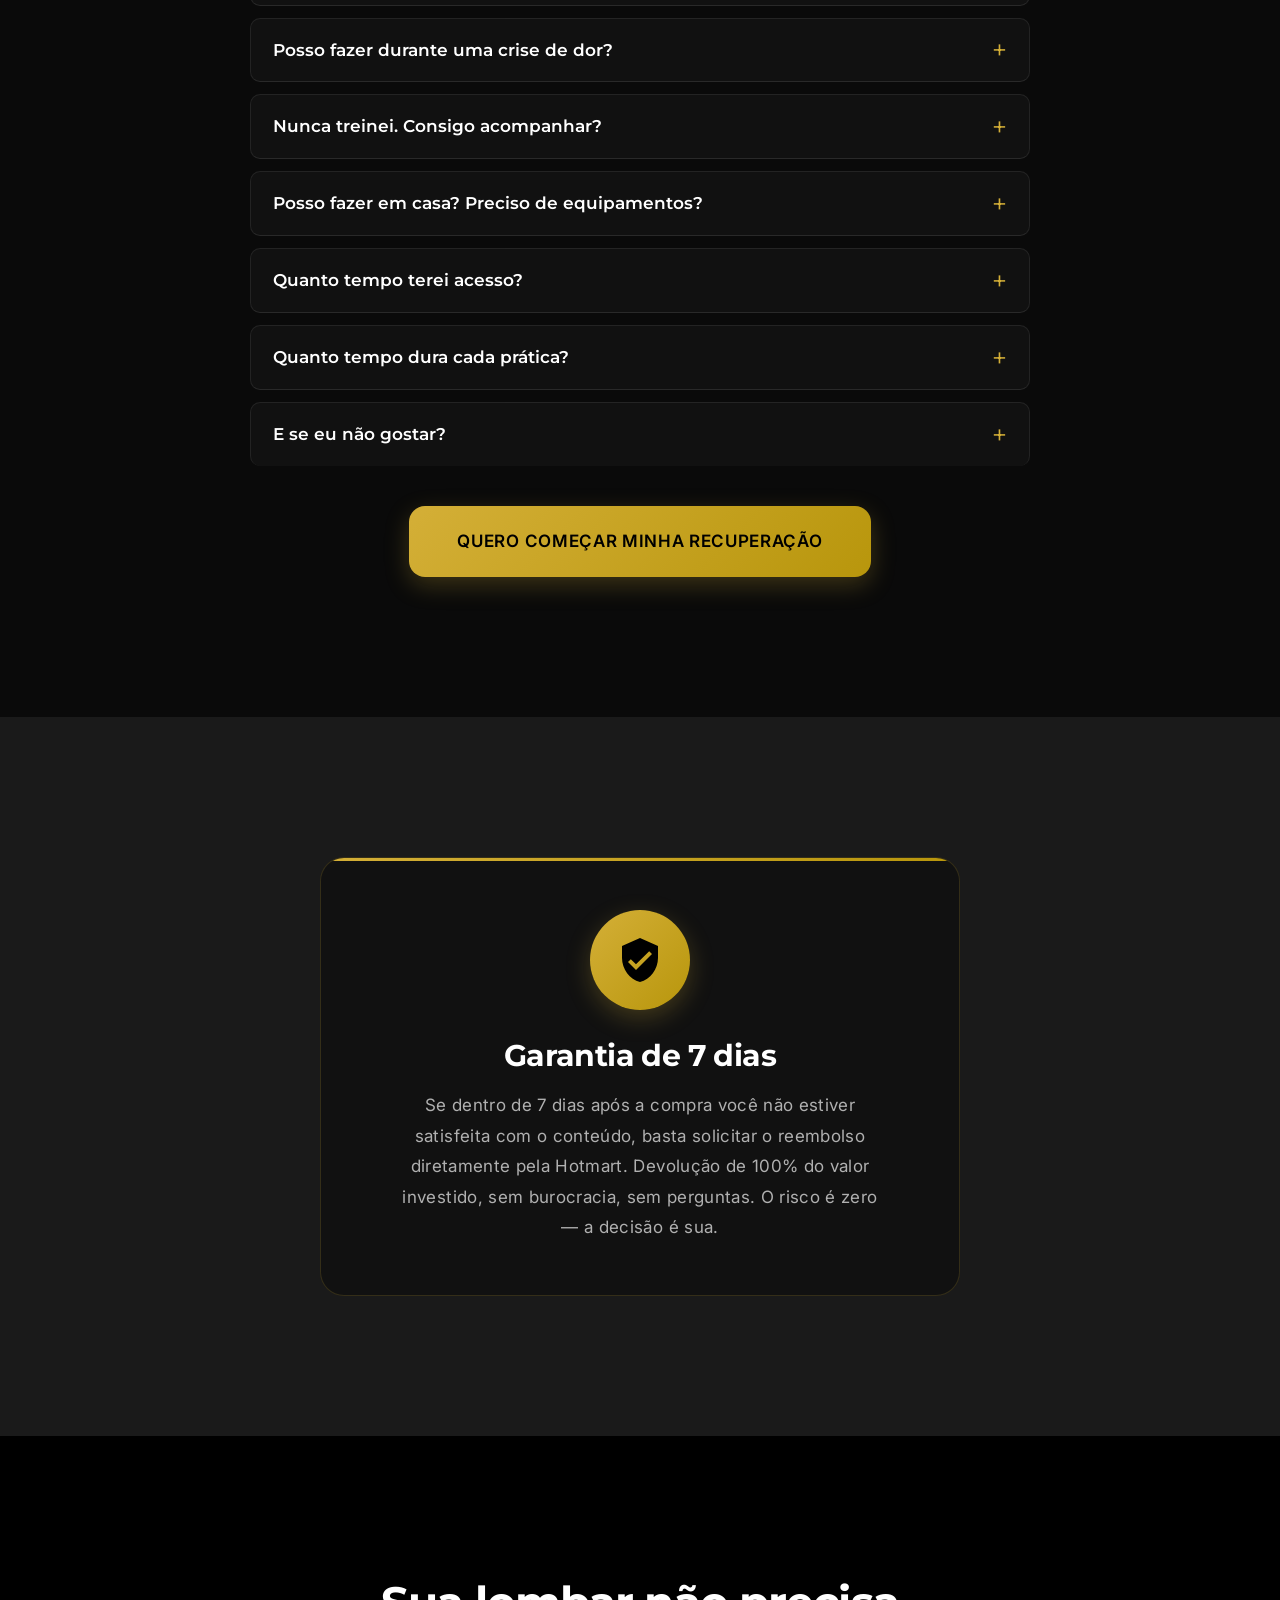
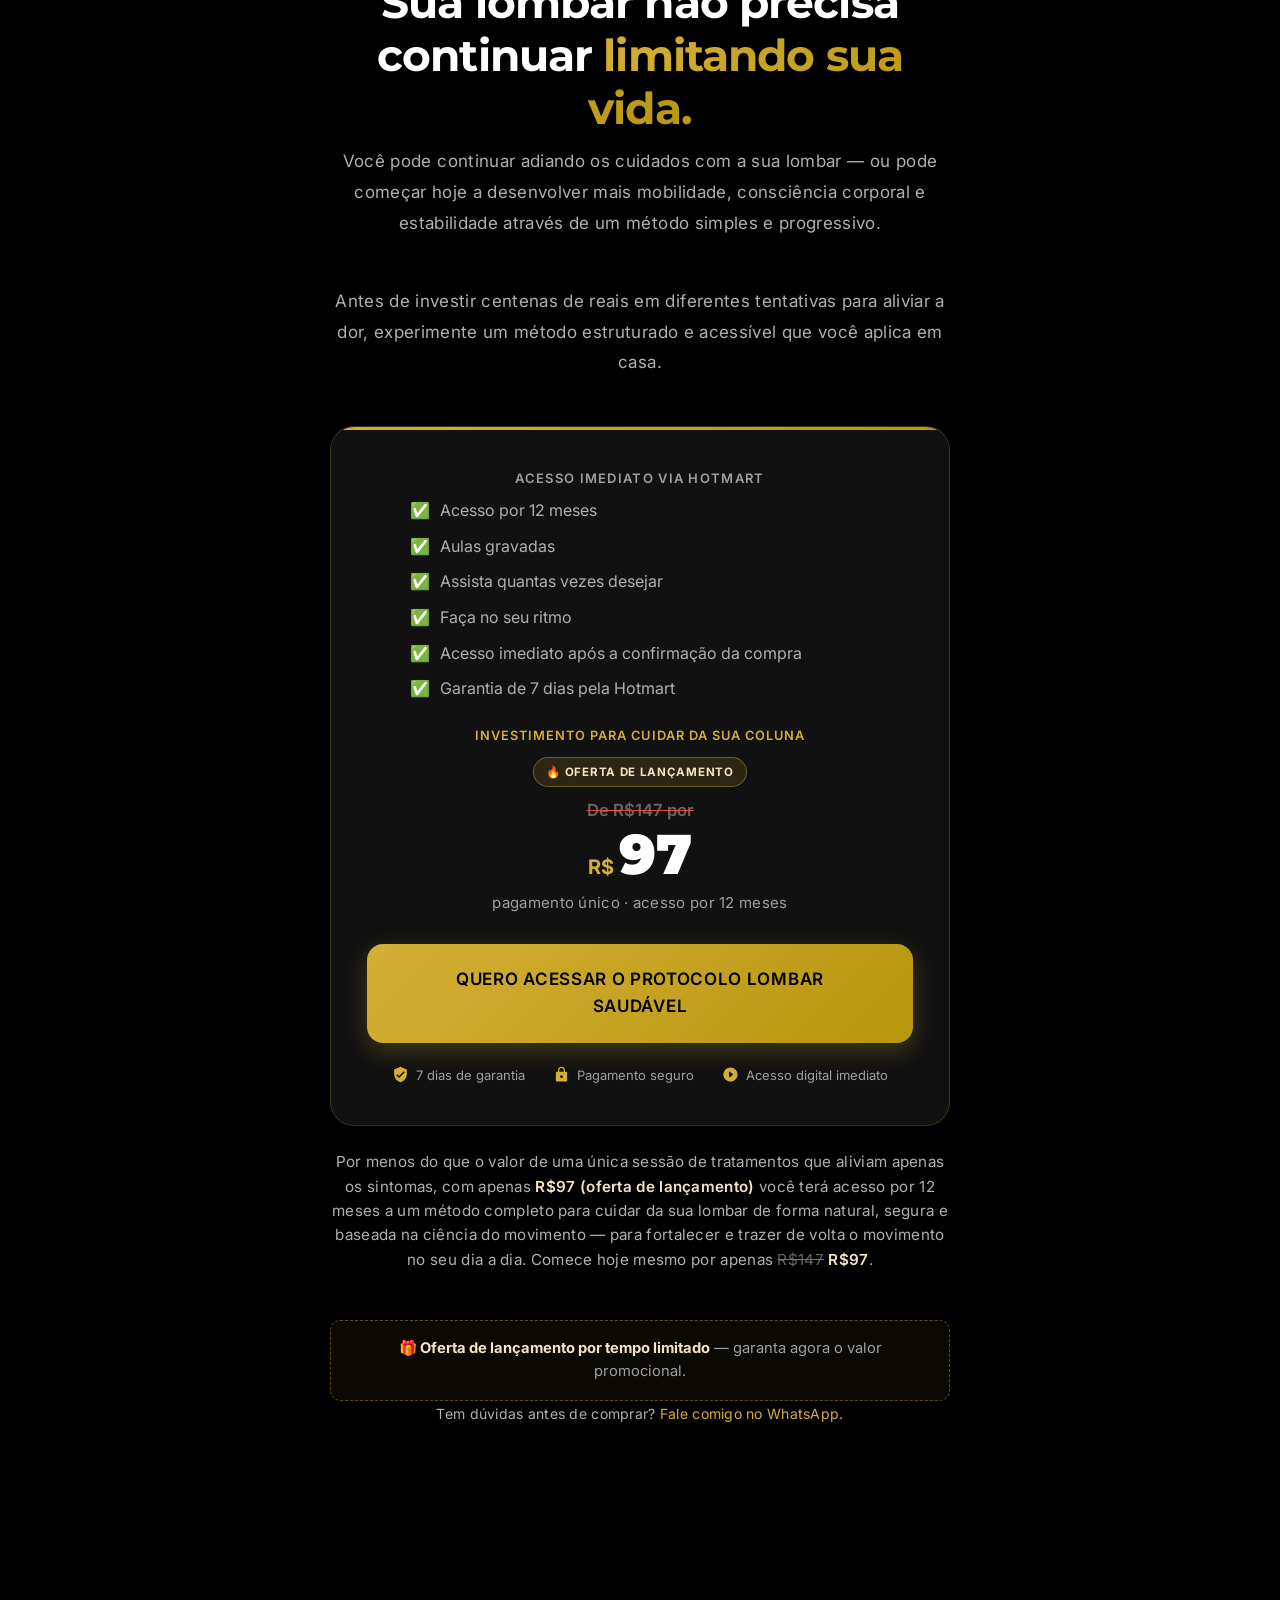
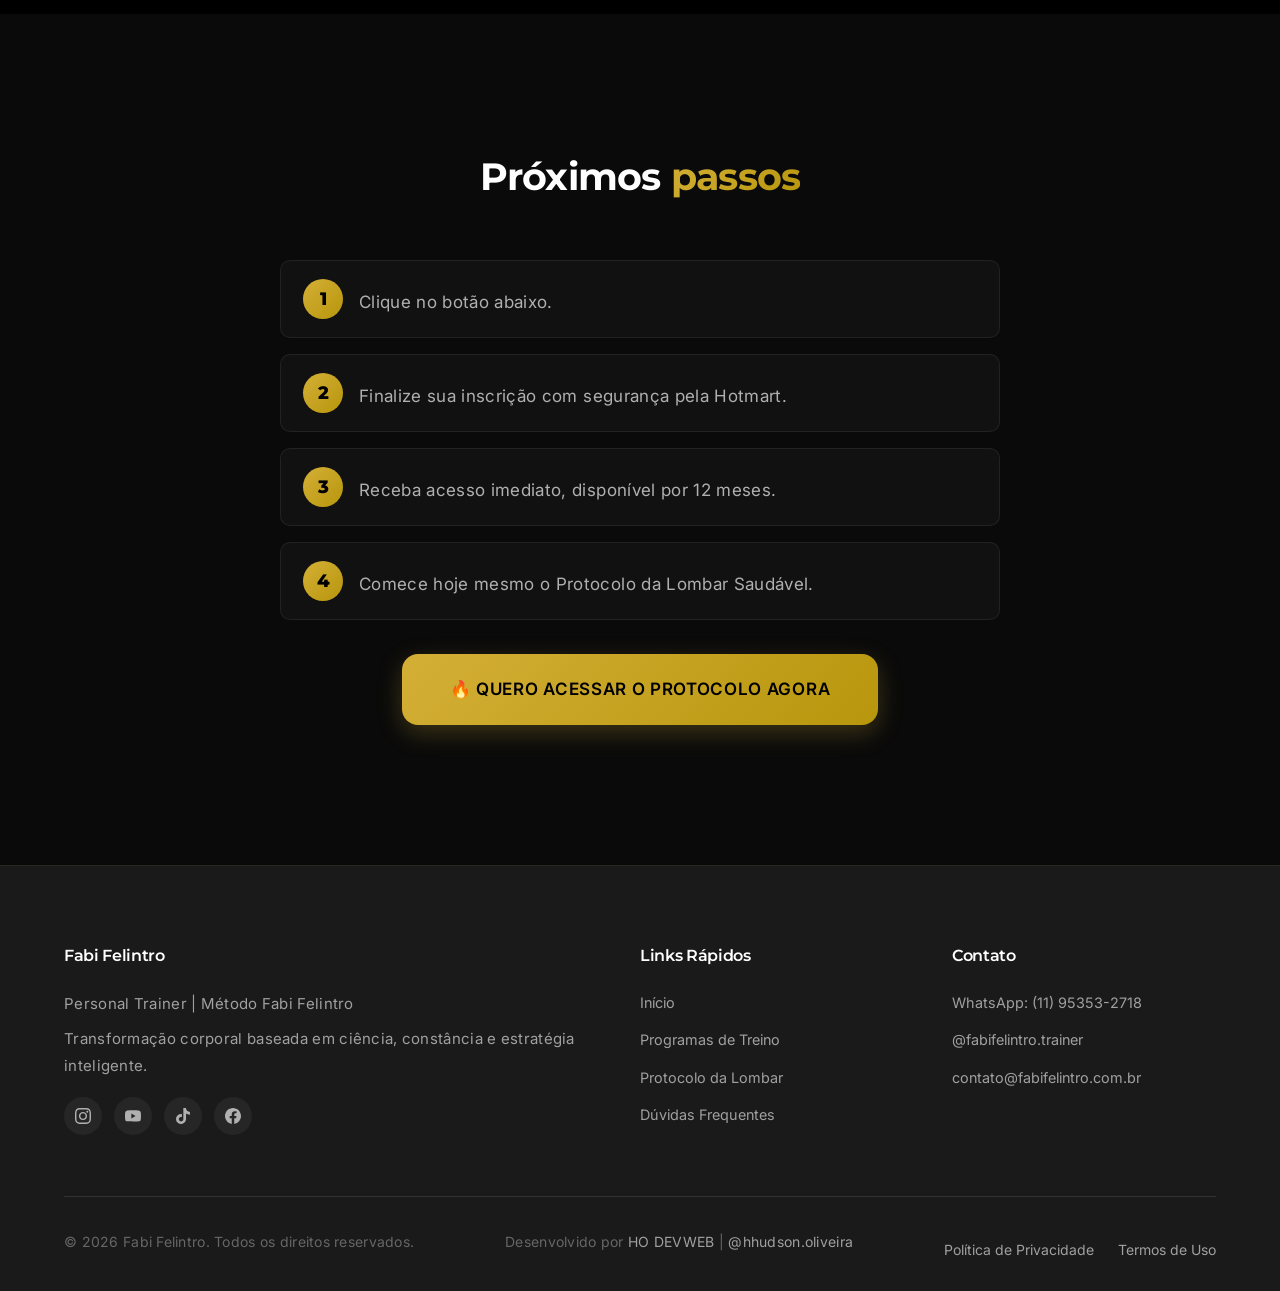
==== commit bc8a13b7: "Insere videos de apresentacao e depoimento no Protocolo da Lombar - Video de apresentacao na secao "" ====
--- a/lombar-preview.html
+++ b/lombar-preview.html
@@ -739,6 +739,11 @@
     @media (max-width: 768px) {
         .provas-grid { grid-template-columns: 1fr; }
     }
+
+    /* Player de vídeo (apresentação + depoimento) */
+    .video-player { text-align: center; margin: 0 auto; }
+    .video-player video { width: 100%; max-width: 760px; height: auto; max-height: 80vh; display: inline-block; border-radius: var(--radius-lg); box-shadow: var(--shadow-dark); border: 1px solid rgba(212,175,55,.25); background: #000; }
+    .video-player.compact video { max-width: 460px; }
     </style>
 
     <!-- CSS completo não-bloqueante -->
@@ -917,8 +922,15 @@
 ============================================================ -->
 <section class="section video-section" id="video">
     <div class="container">
-        <!-- VÍDEO DE APRESENTAÇÃO: a Fabi vai enviar depois. Quando chegar, inserir aqui:
-             <div class="video-frame"><iframe src="https://www.youtube.com/embed/ID_DO_VIDEO" title="Apresentação — Protocolo da Lombar" allowfullscreen></iframe></div> -->
+        <div class="sec-header reveal">
+            <h2>Assista à <span class="highlight">apresentação</span></h2>
+        </div>
+        <div class="video-player reveal">
+            <video controls preload="metadata" playsinline poster="img/Lombar.webp">
+                <source src="assets/video-apresentacao.mp4" type="video/mp4">
+                Seu navegador não suporta a reprodução de vídeo.
+            </video>
+        </div>
 
         <div class="prof-badge reveal">
             <span class="pb-icon">🎓</span>
@@ -1021,25 +1033,13 @@
             <h2>Quem já cuidou da <span class="highlight">lombar</span></h2>
             <p>Depoimentos, avaliações e resultados reais de alunos</p>
         </div>
-        <div class="provas-grid">
-            <!-- SUBSTITUIR: cada card pode virar um print (img), vídeo, avaliação do Google/WhatsApp ou depoimento escrito. -->
-            <div class="prova-card reveal">
-                <div class="prova-stars">★★★★★</div>
-                <p class="prova-quote">[Espaço reservado para depoimento — texto, print ou vídeo será inserido aqui.]</p>
-                <div class="prova-autor"><span class="prova-avatar">A</span><div><strong>Nome do aluno</strong><span>Aluno do Protocolo</span></div></div>
-            </div>
-            <div class="prova-card reveal">
-                <div class="prova-stars">★★★★★</div>
-                <p class="prova-quote">[Espaço reservado para depoimento — texto, print ou vídeo será inserido aqui.]</p>
-                <div class="prova-autor"><span class="prova-avatar">B</span><div><strong>Nome do aluno</strong><span>Aluno do Protocolo</span></div></div>
-            </div>
-            <div class="prova-card reveal">
-                <div class="prova-stars">★★★★★</div>
-                <p class="prova-quote">[Espaço reservado para depoimento — texto, print ou vídeo será inserido aqui.]</p>
-                <div class="prova-autor"><span class="prova-avatar">C</span><div><strong>Nome do aluno</strong><span>Aluno do Protocolo</span></div></div>
-            </div>
-        </div>
-        <p class="placeholder-note">📎 Área pronta para receber vídeos, prints, avaliações do Google e do WhatsApp e depoimentos escritos. É só me enviar os materiais que eu insiro aqui.</p>
+        <div class="video-player compact reveal">
+            <video controls preload="metadata" playsinline>
+                <source src="assets/video-depoimento.mp4" type="video/mp4">
+                Seu navegador não suporta a reprodução de vídeo.
+            </video>
+        </div>
+        <p class="placeholder-note">📎 Mais depoimentos, prints e avaliações serão adicionados aqui em breve.</p>
         <div class="section-cta reveal">
             <a href="https://pay.hotmart.com/H100616251S?bid=1781640020905" class="btn btn-gold xl" target="_blank" rel="noopener noreferrer">Quero ter esse resultado também</a>
         </div>
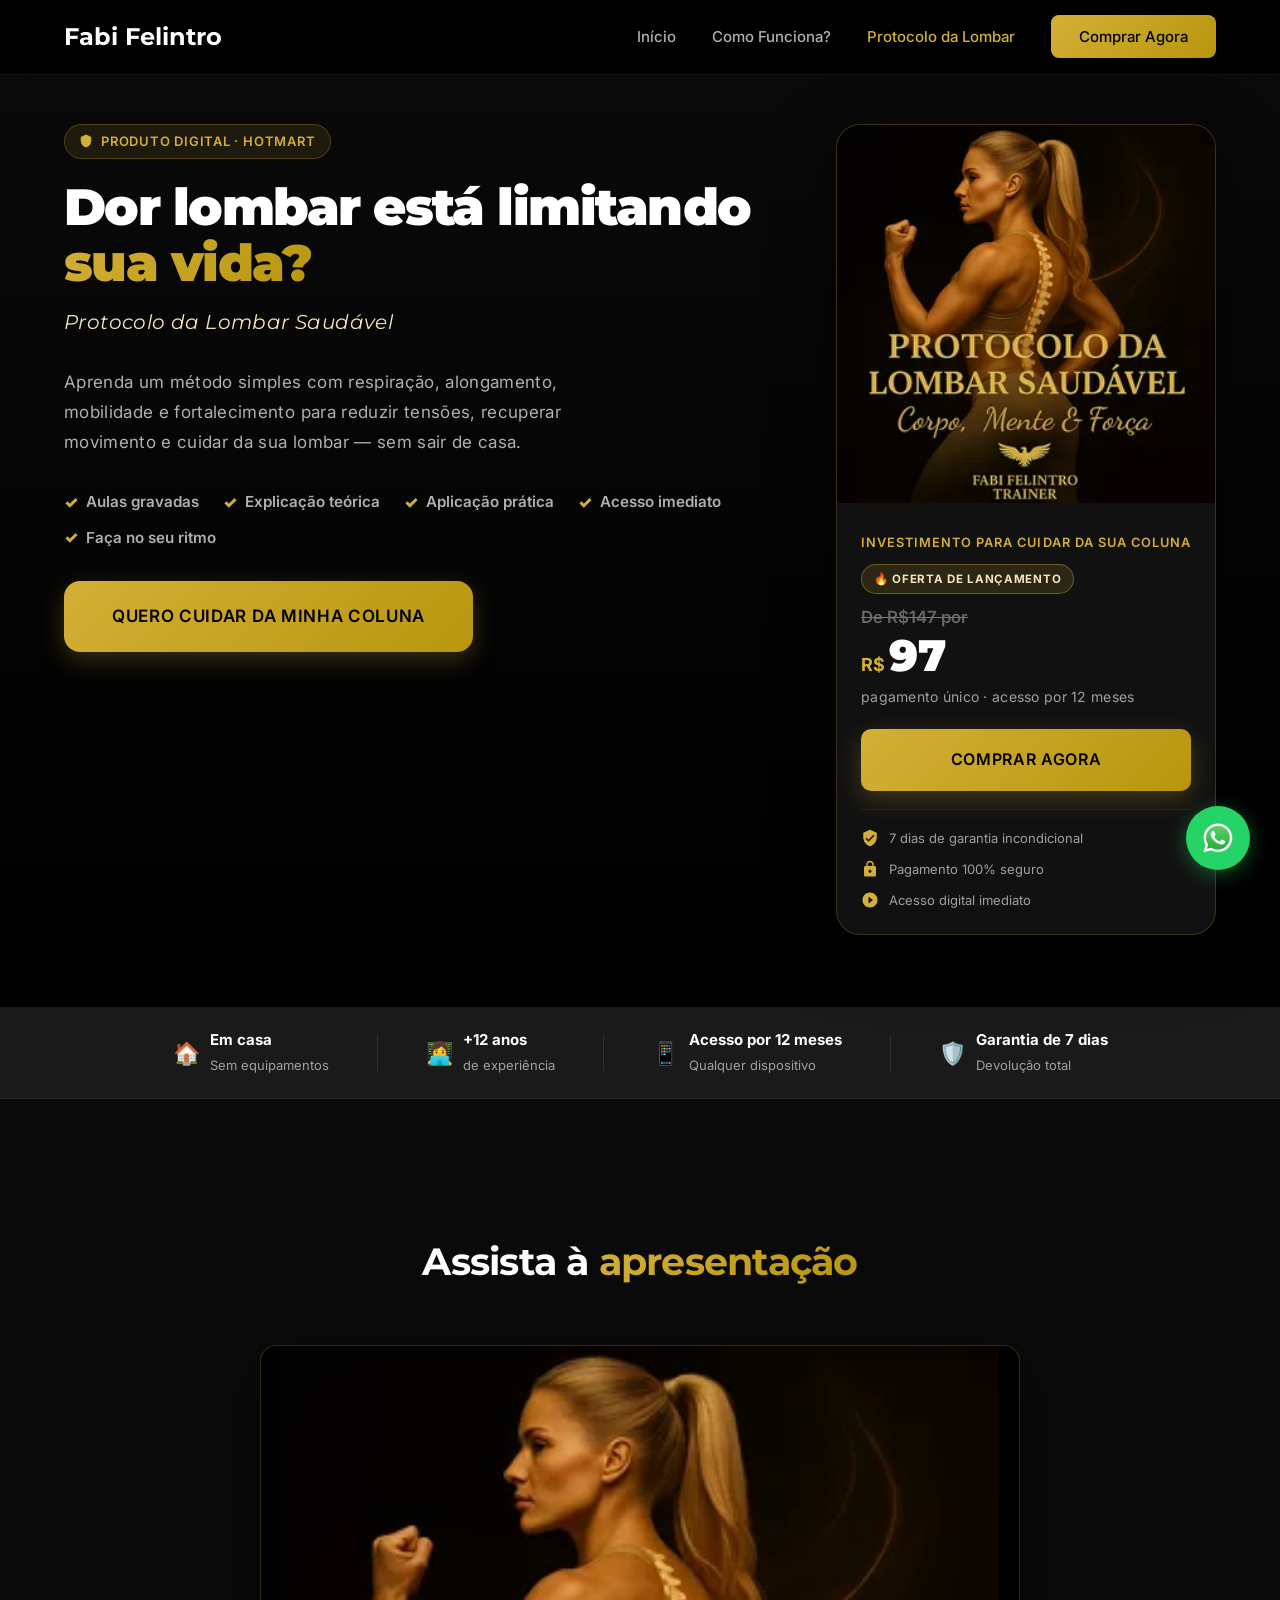
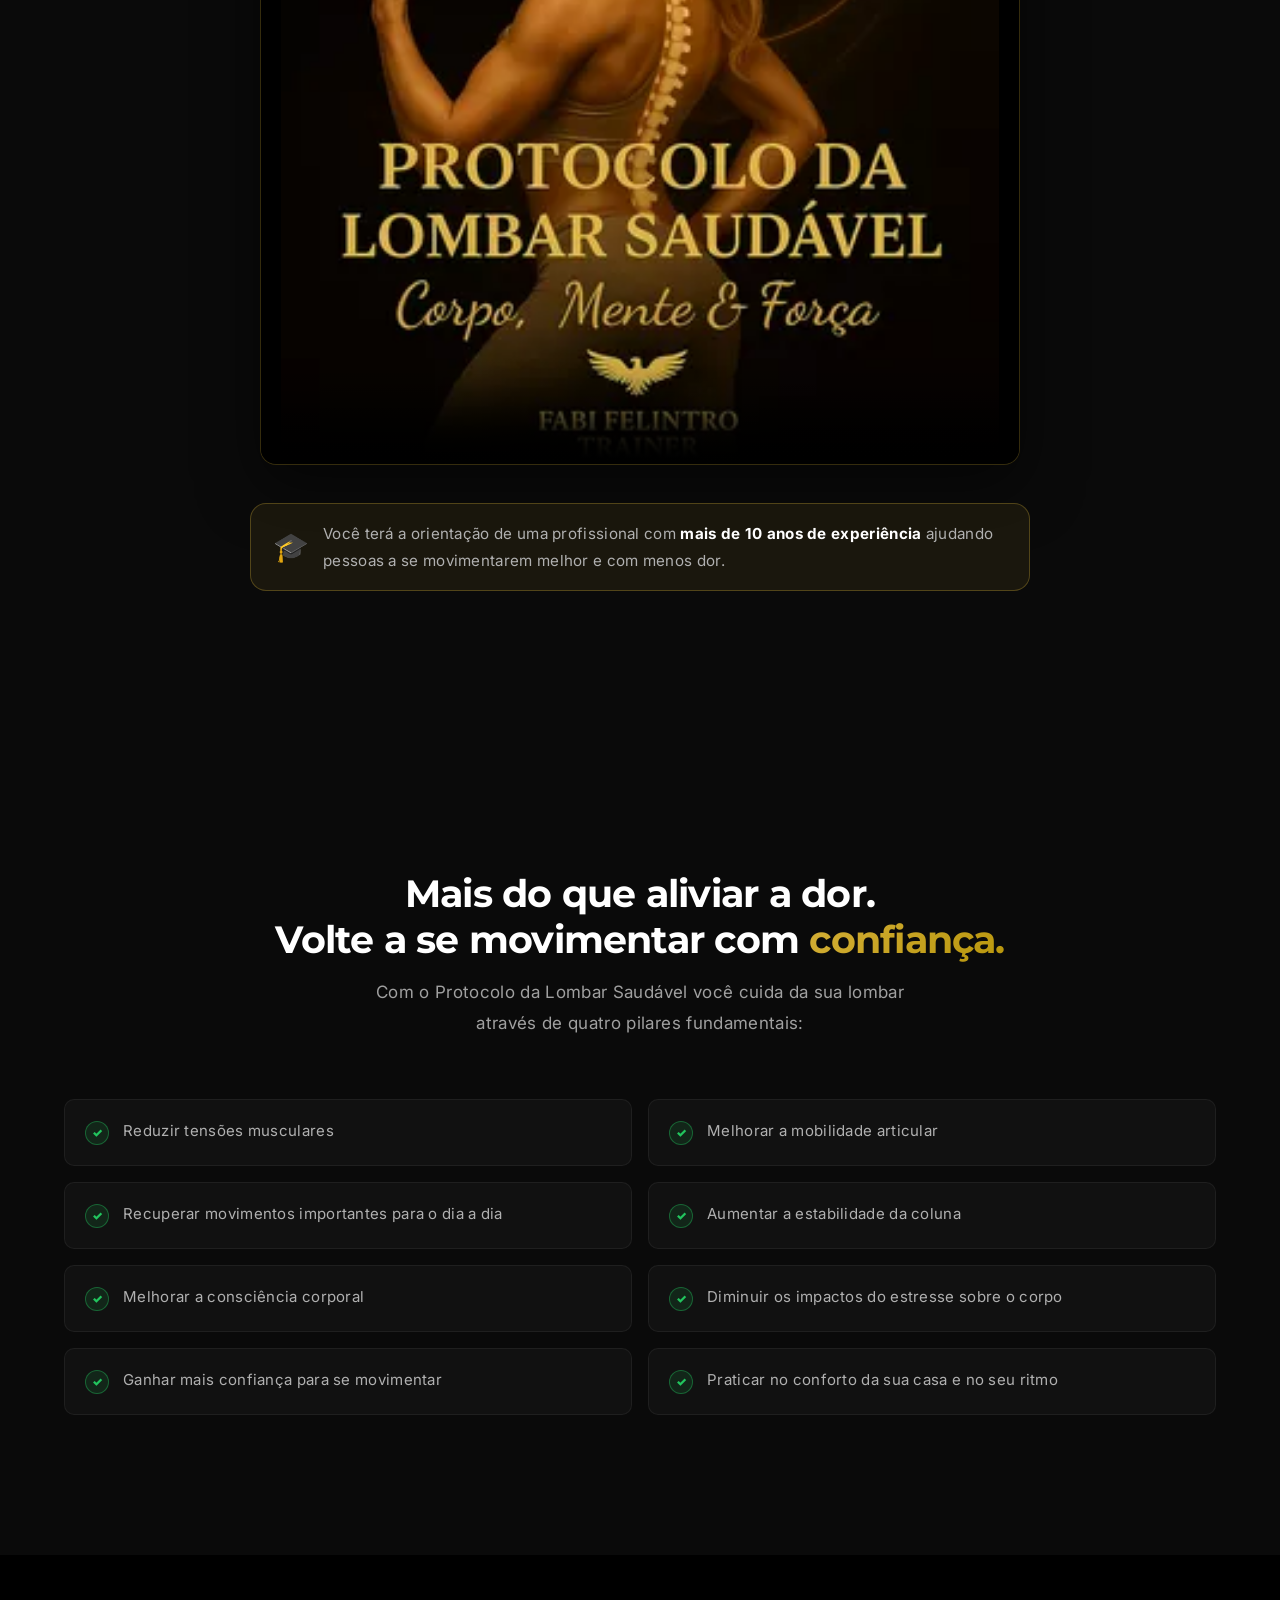
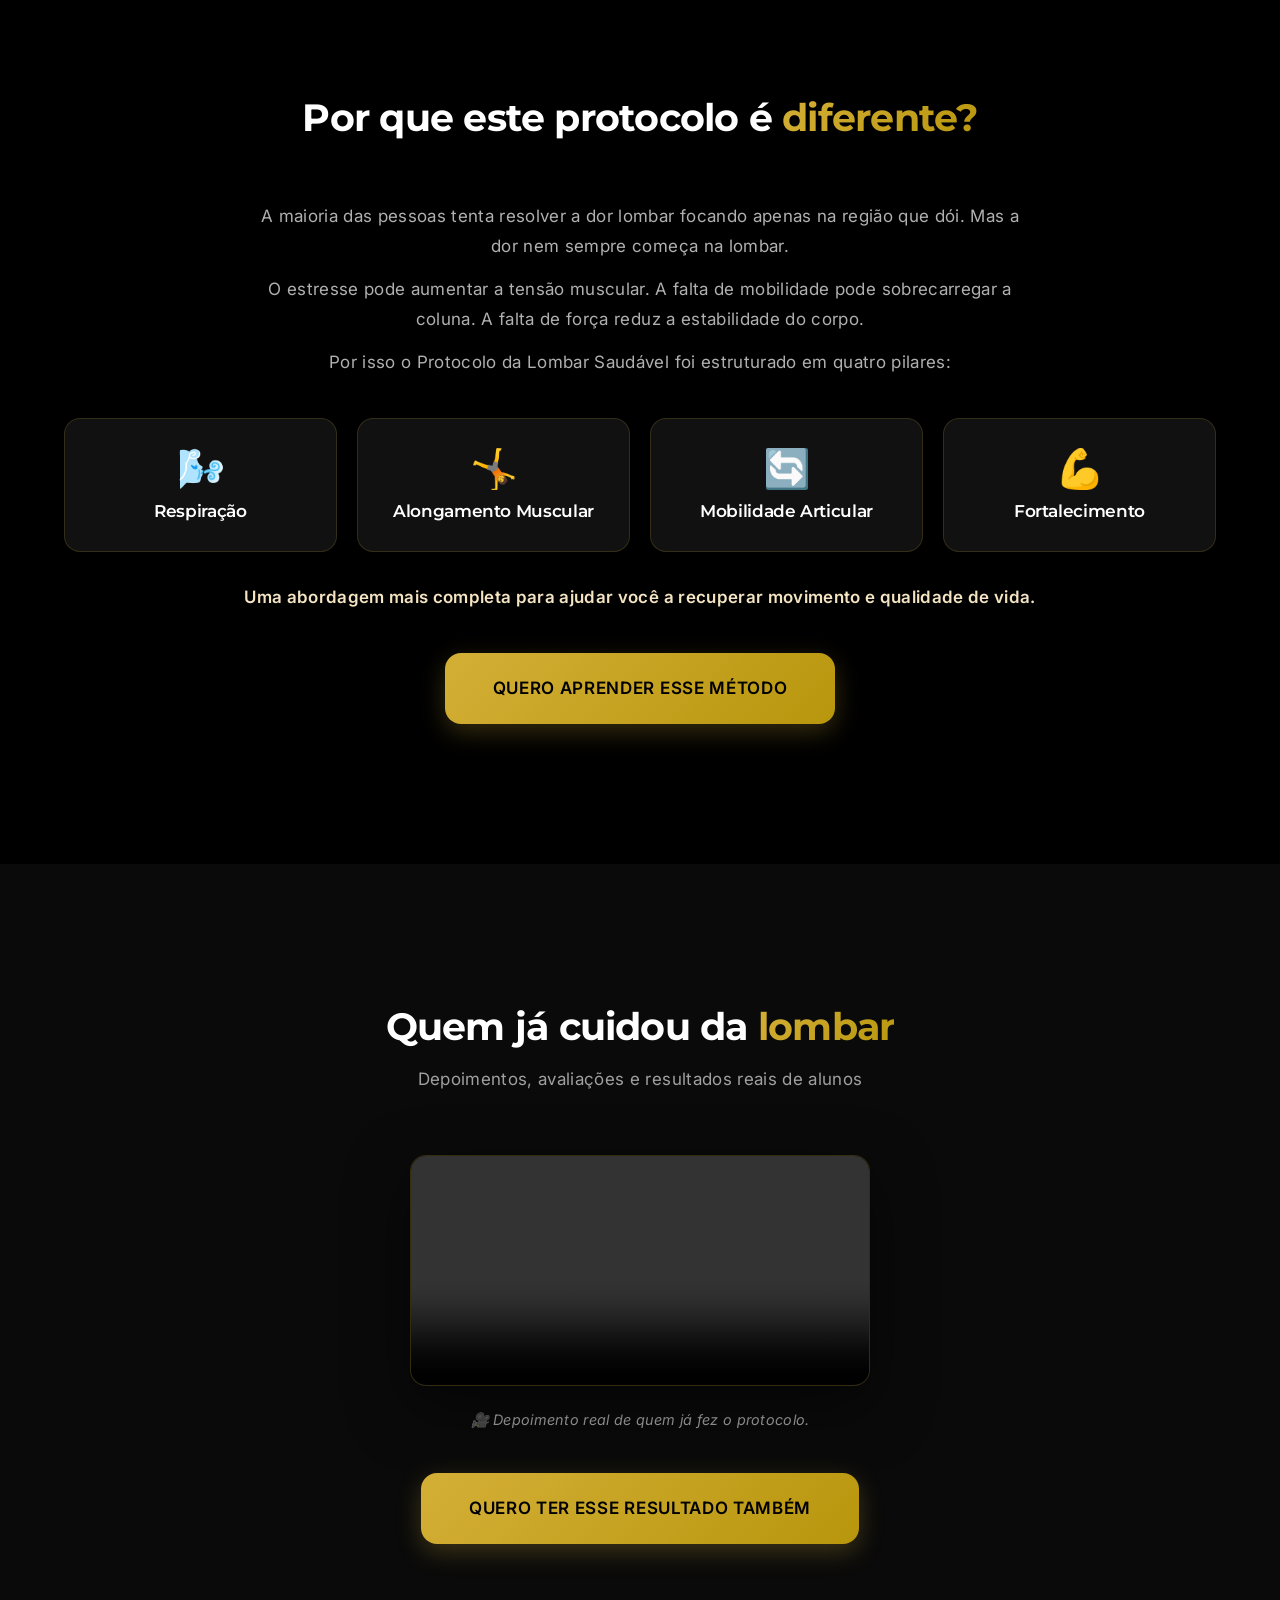
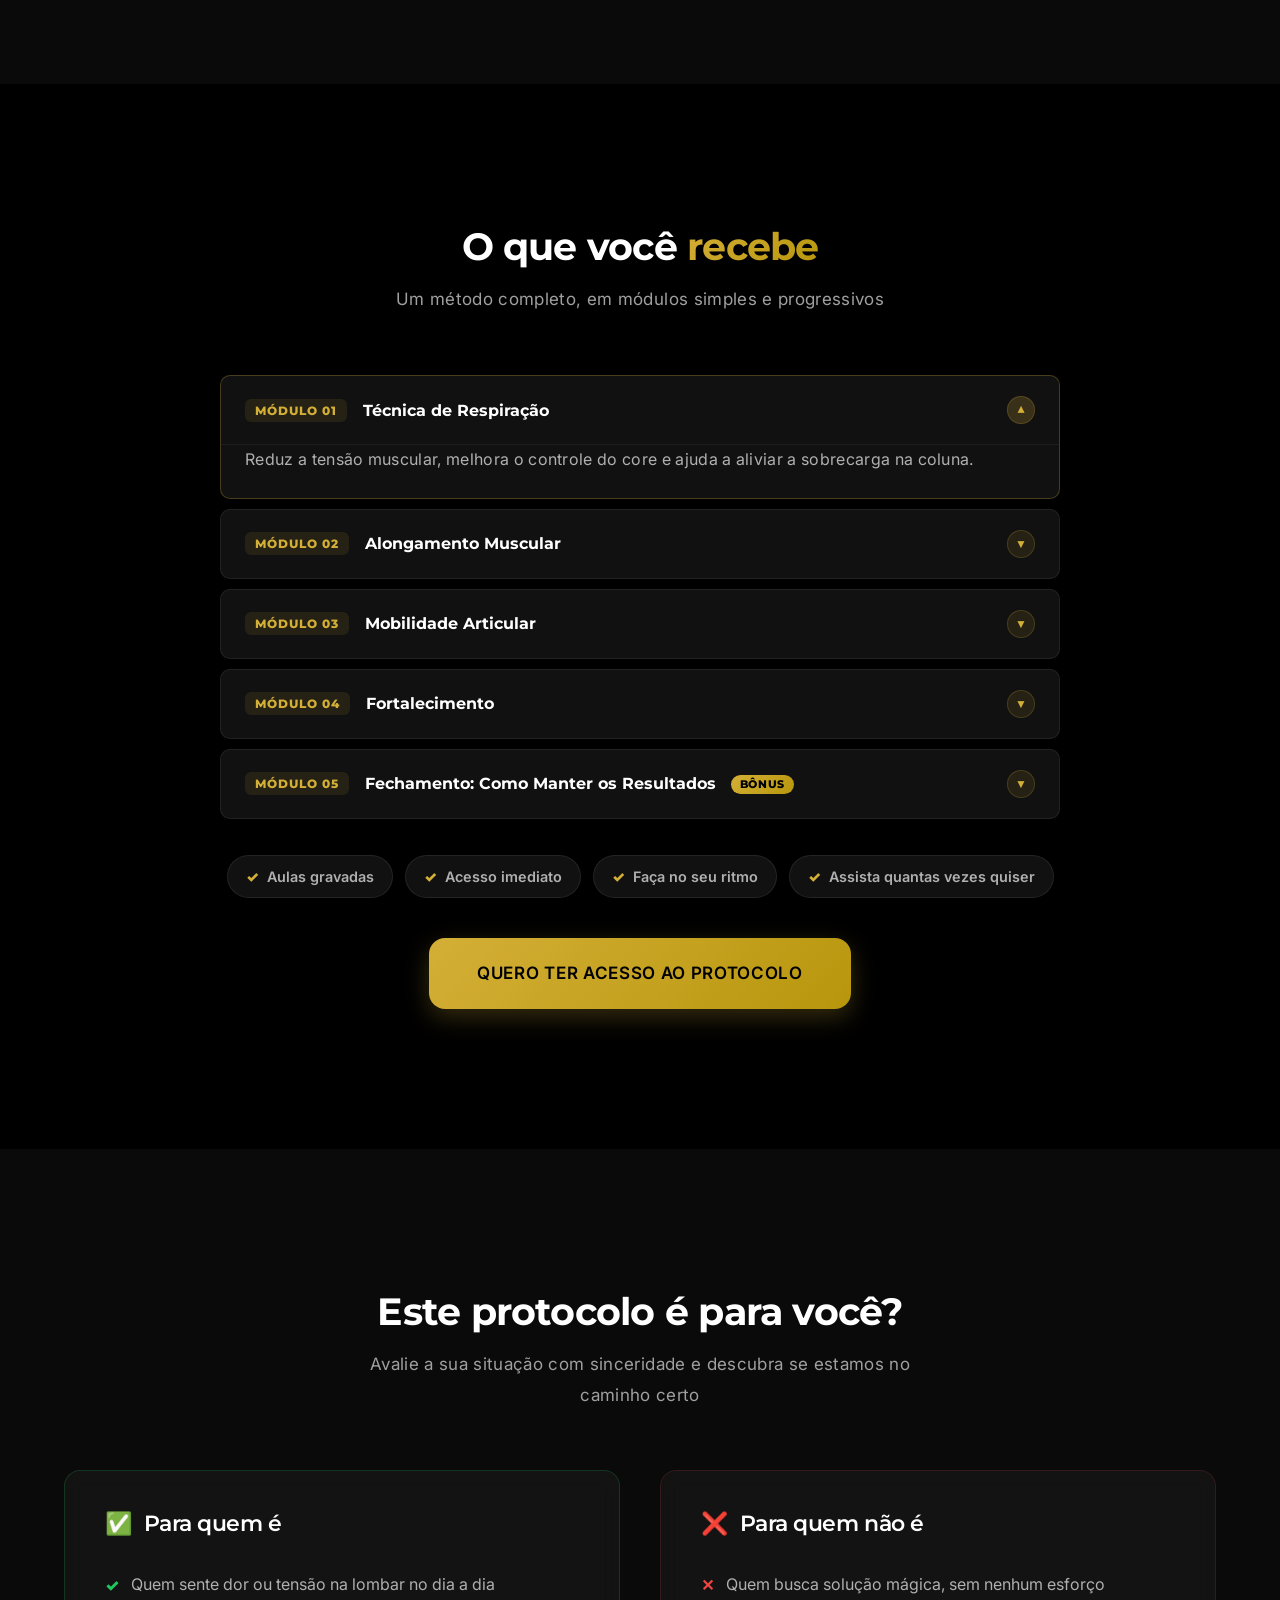
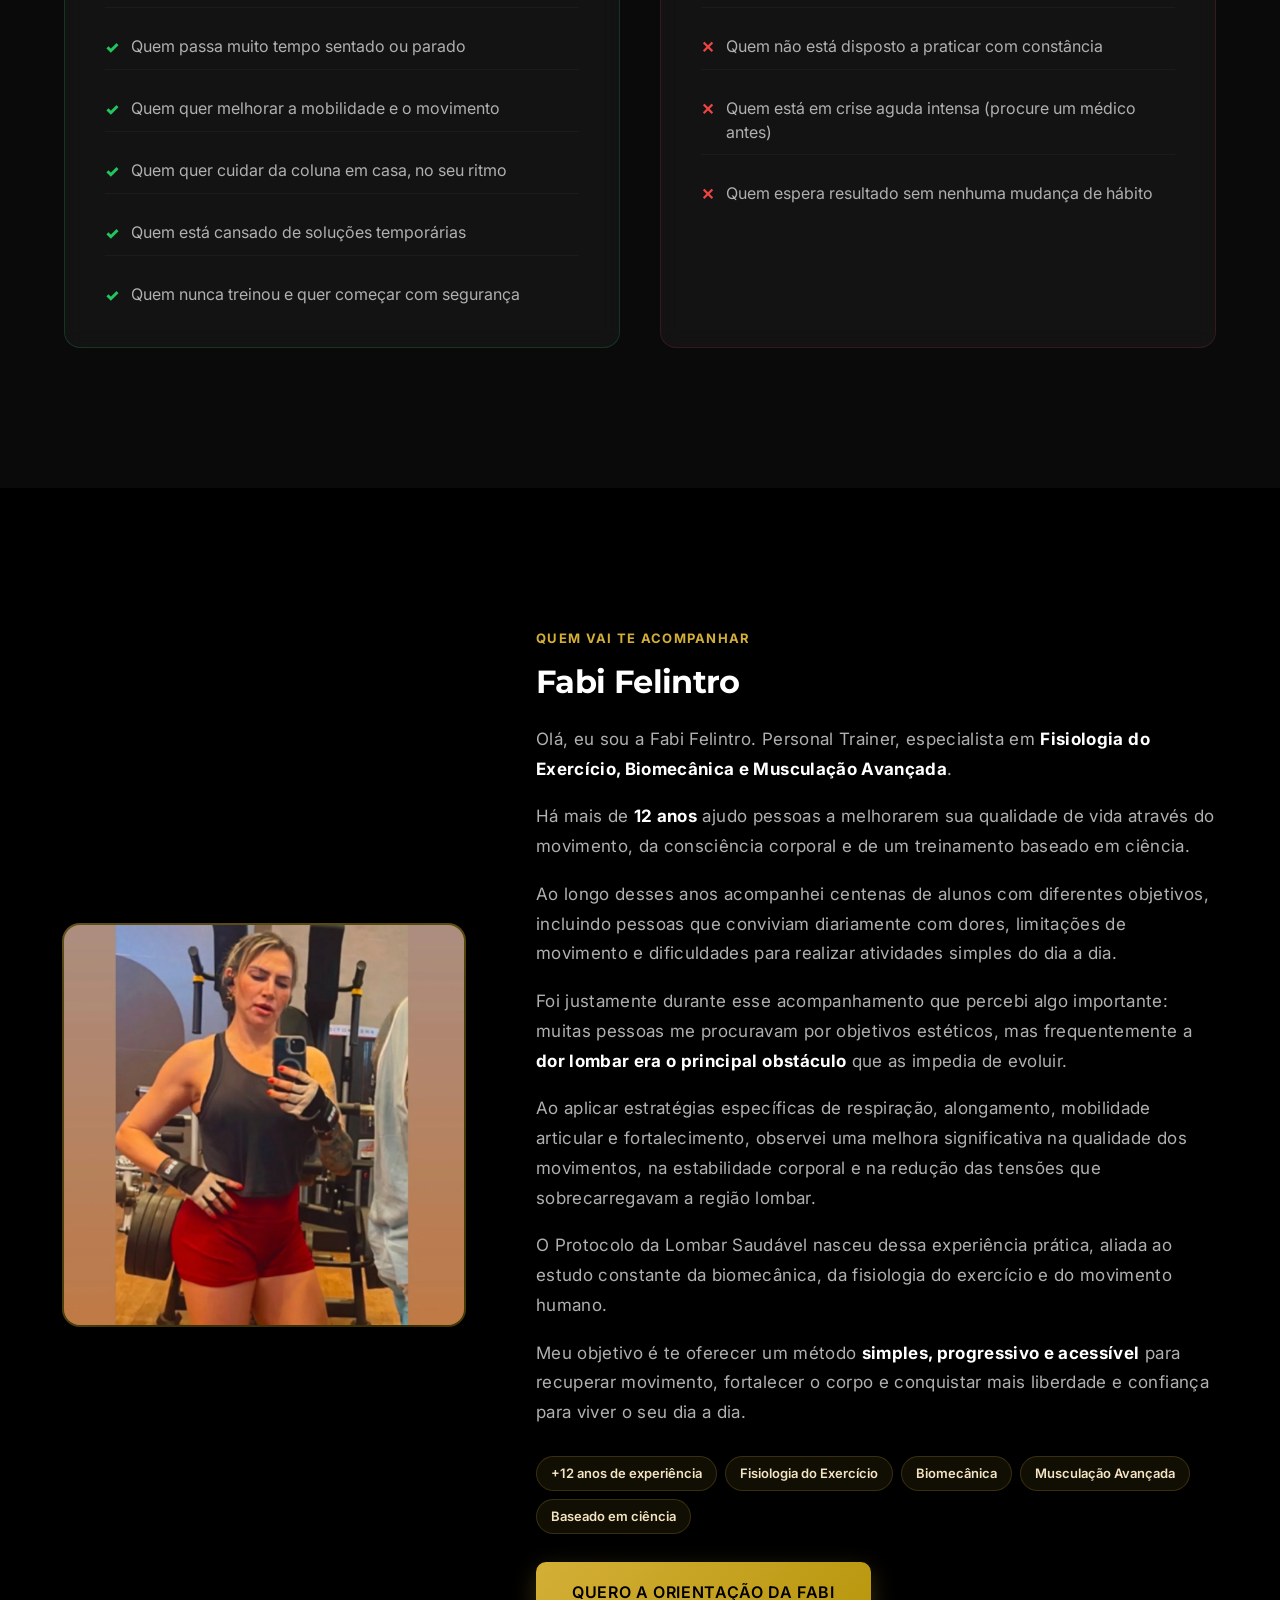
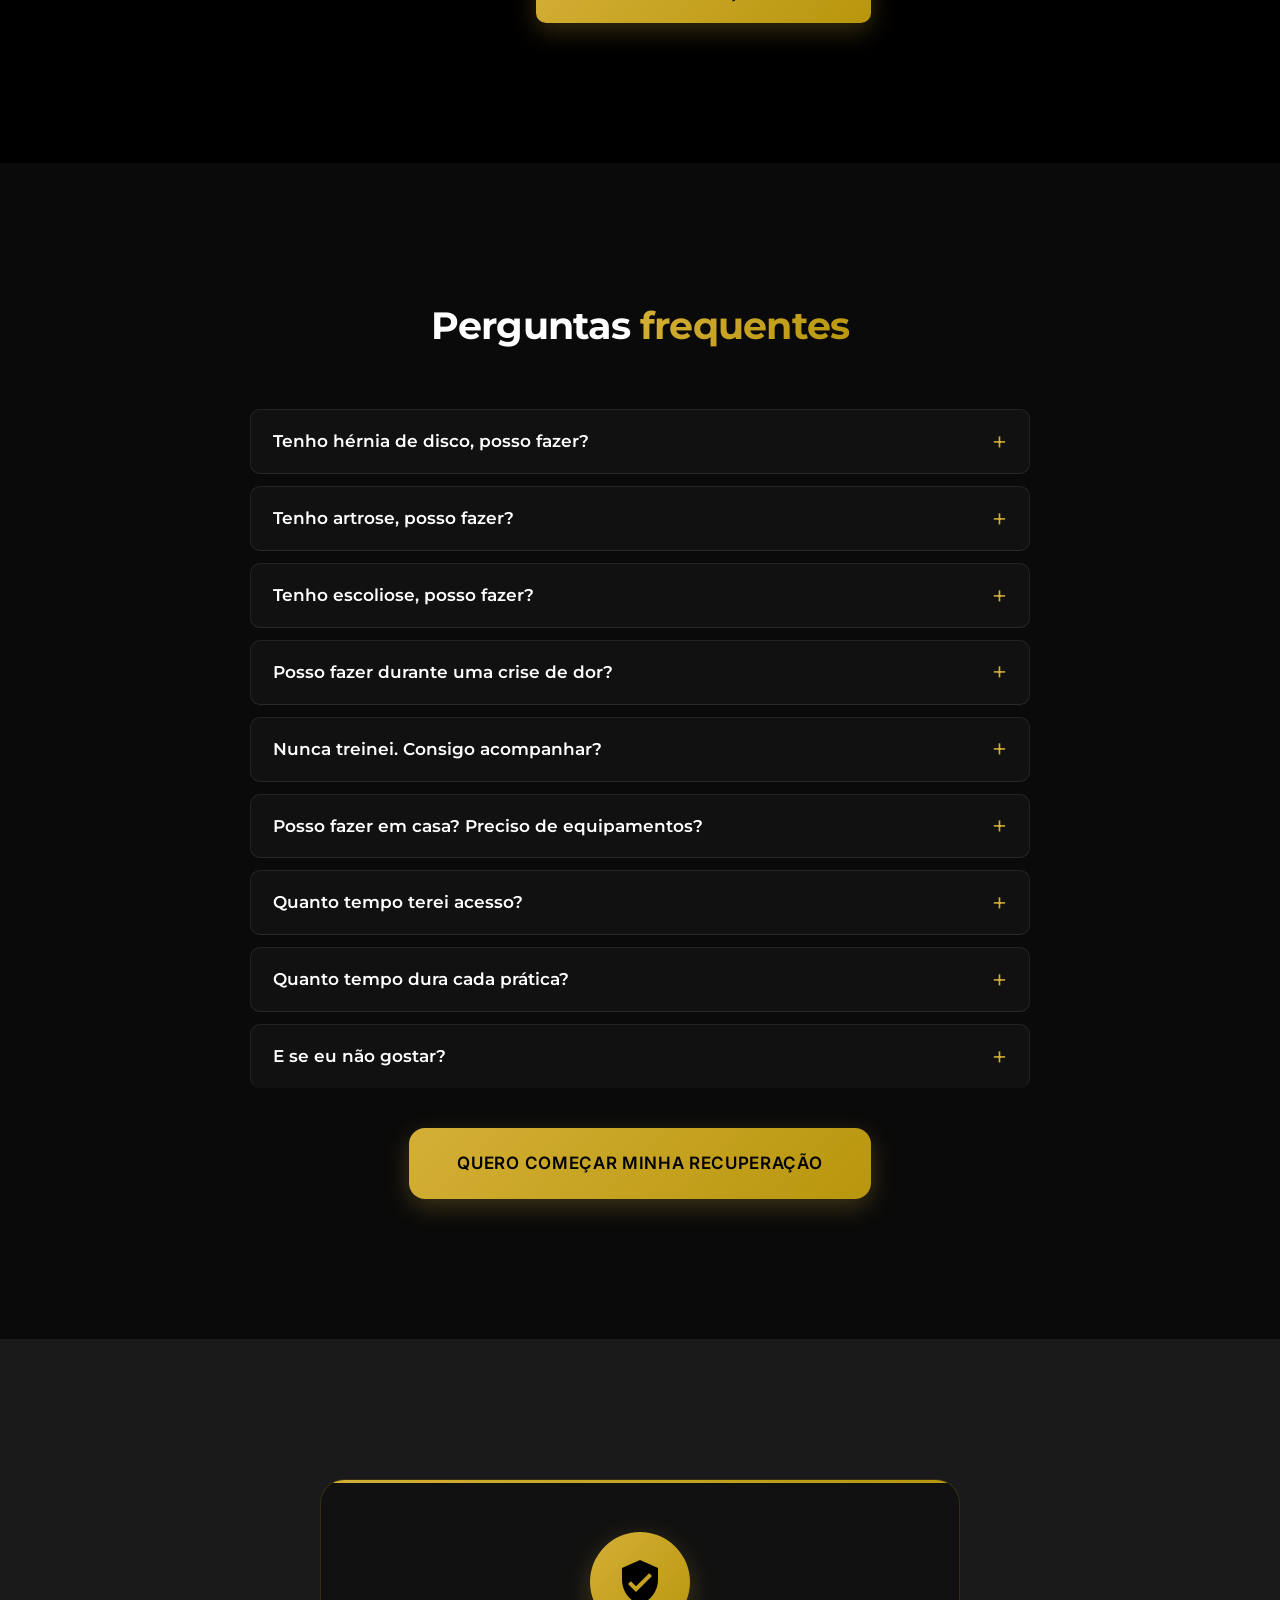
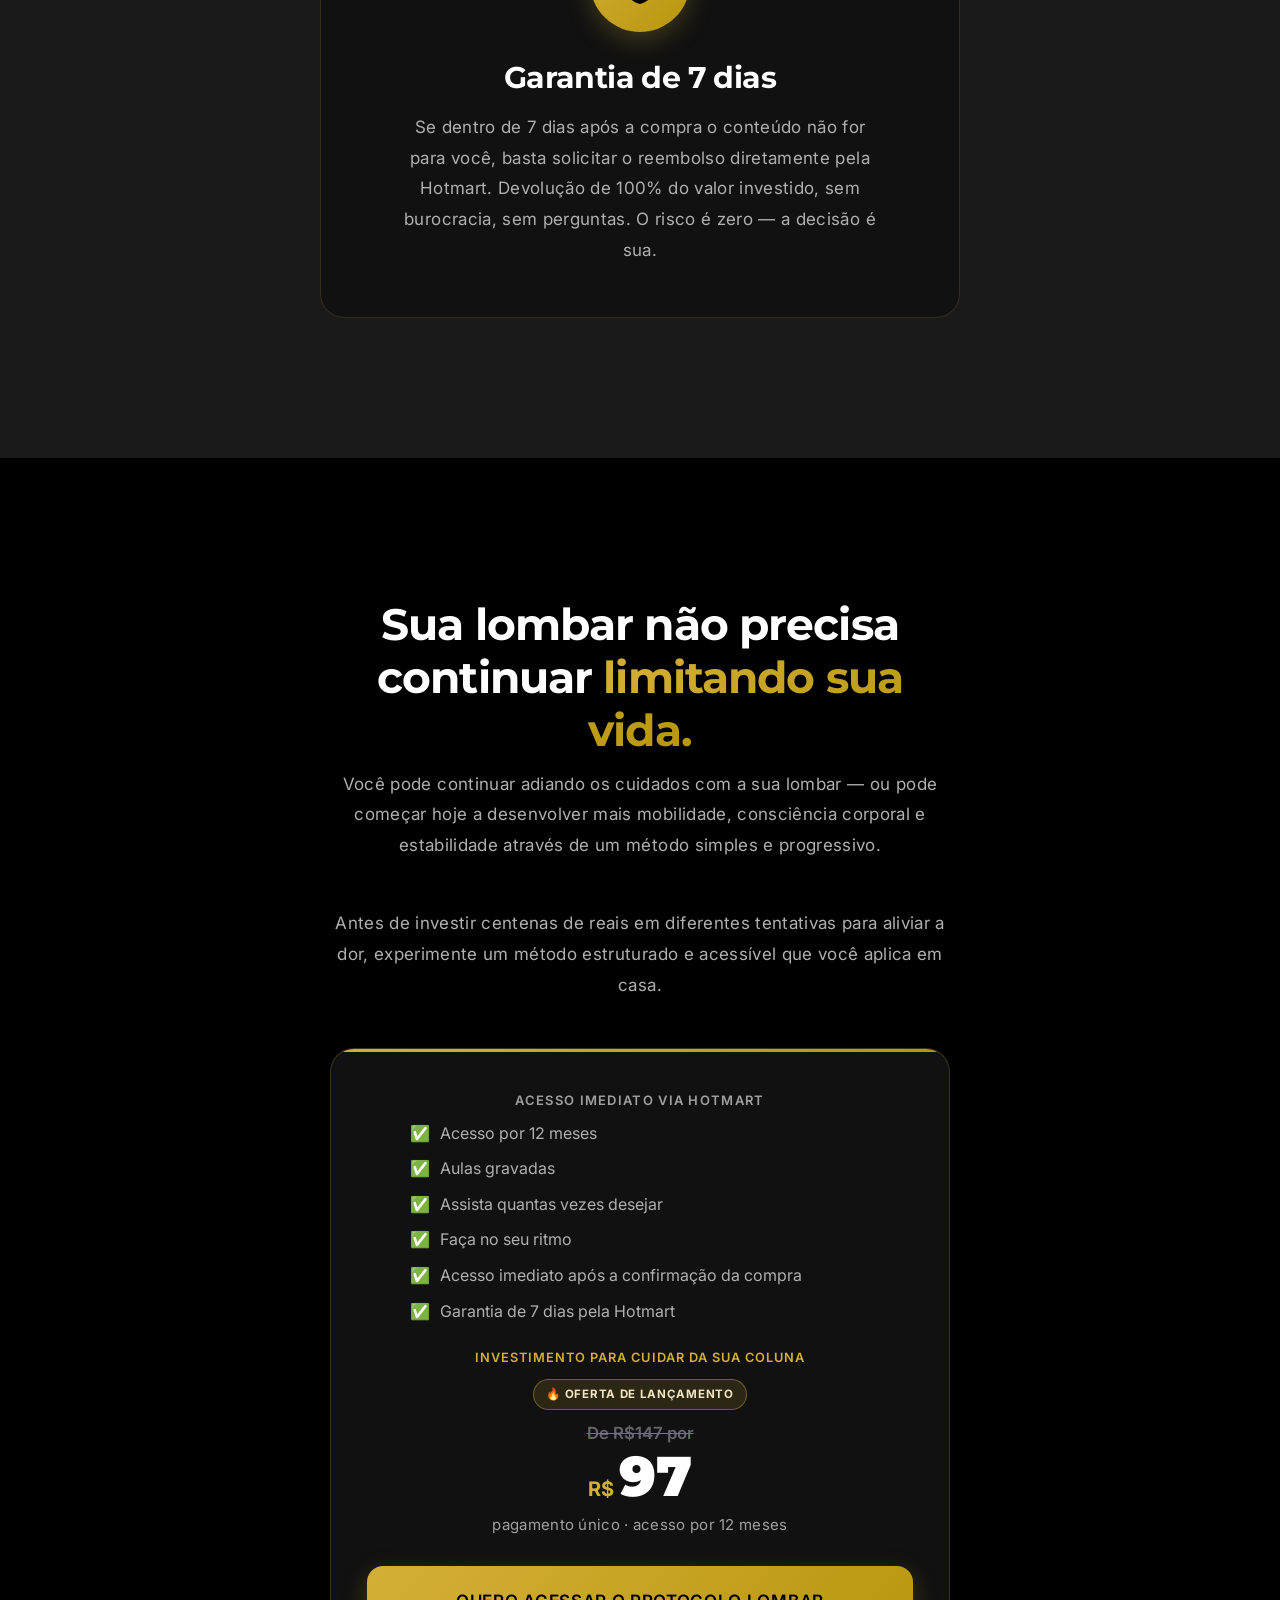
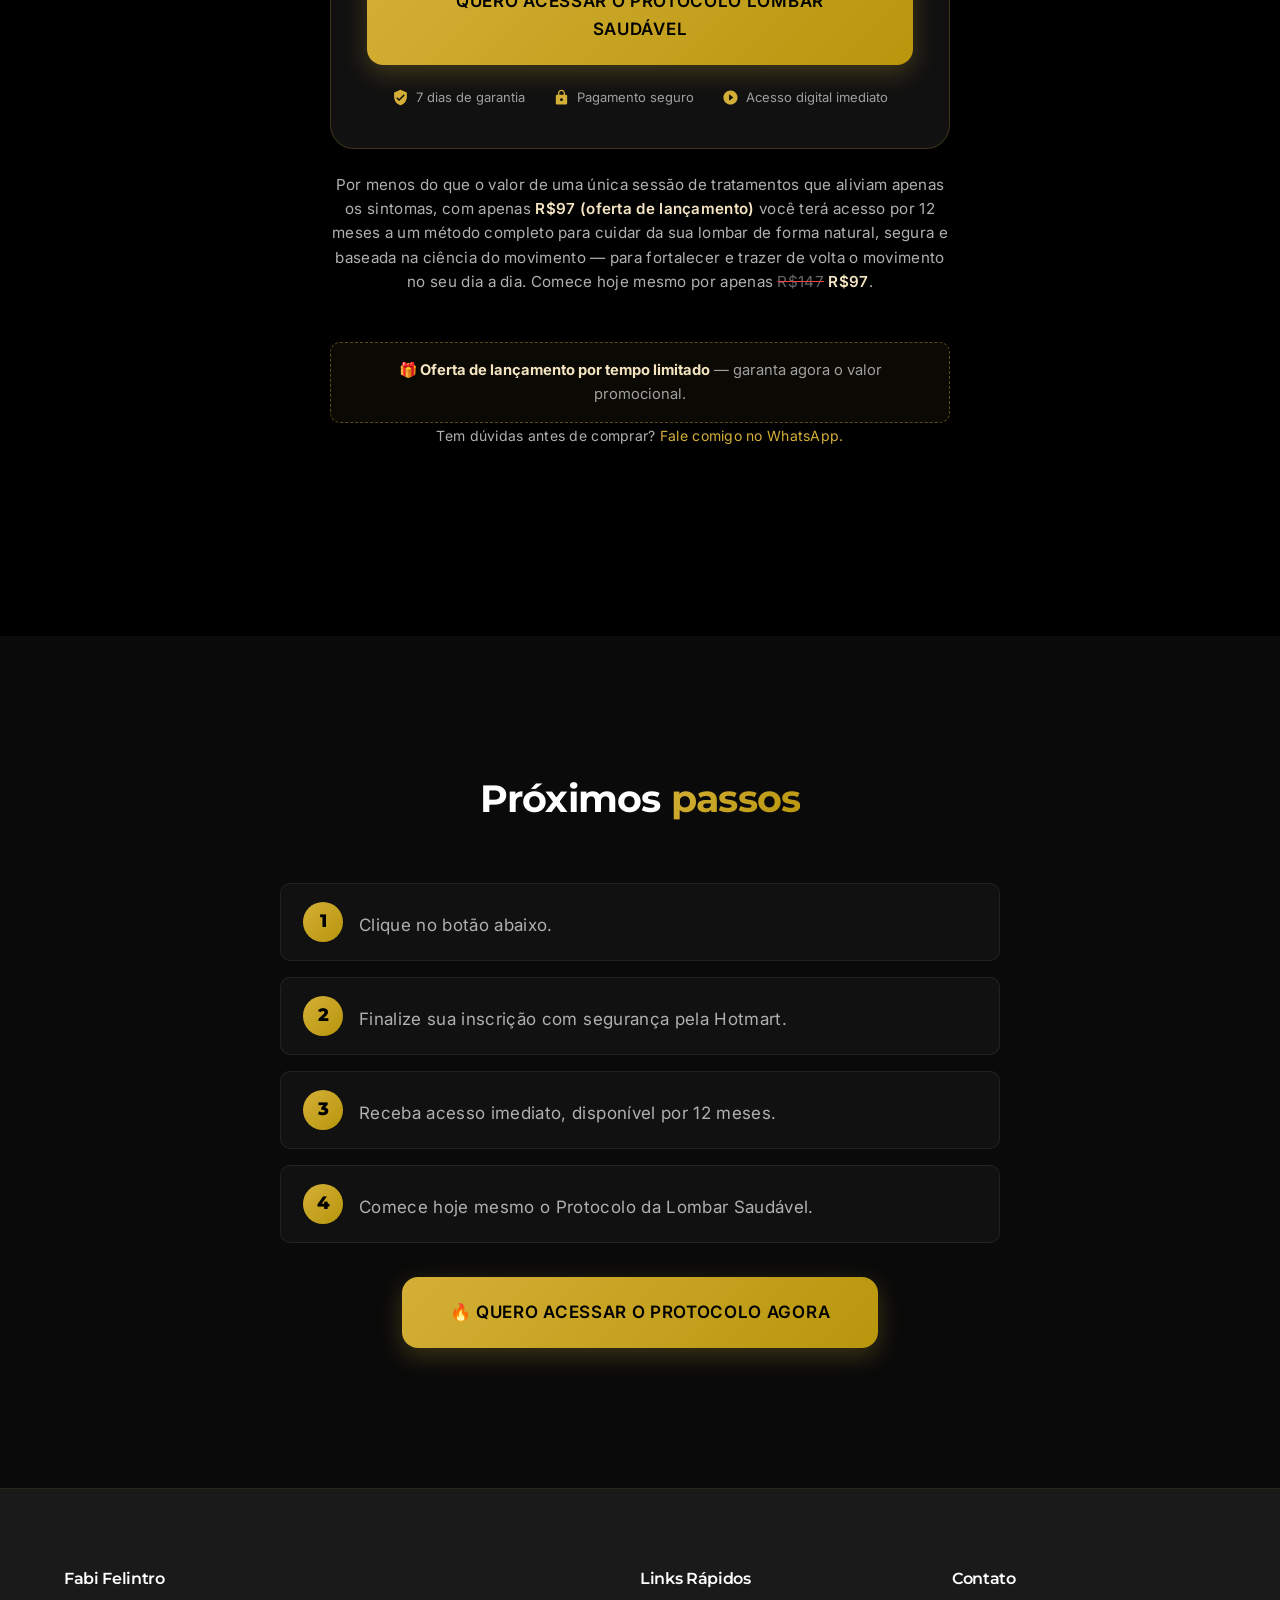
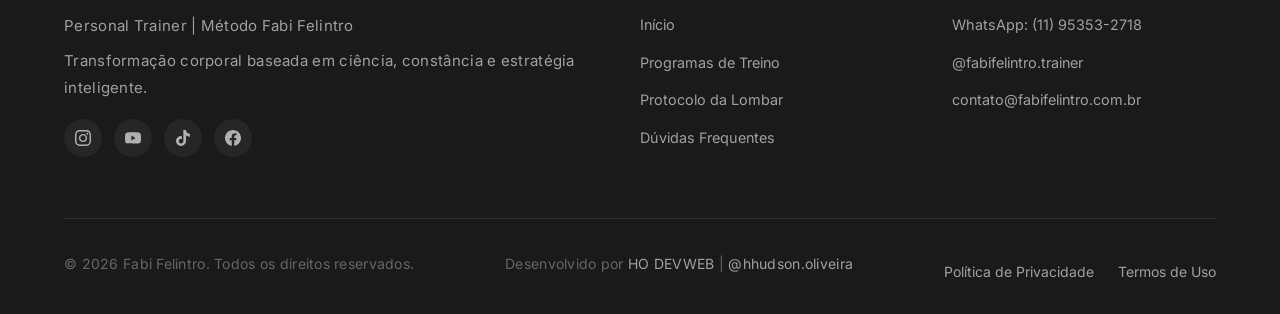
==== commit b47649fd: "Refina Protocolo da Lombar: linguagem neutra, limpeza e SEO - Linguagem neutra (nao exclui homens): " ====
--- a/lombar-preview.html
+++ b/lombar-preview.html
@@ -744,6 +744,7 @@
     .video-player { text-align: center; margin: 0 auto; }
     .video-player video { width: 100%; max-width: 760px; height: auto; max-height: 80vh; display: inline-block; border-radius: var(--radius-lg); box-shadow: var(--shadow-dark); border: 1px solid rgba(212,175,55,.25); background: #000; }
     .video-player.compact video { max-width: 460px; }
+    .video-caption { text-align: center; color: var(--gray-1); font-size: .9rem; margin-top: 14px; font-style: italic; }
     </style>
 
     <!-- CSS completo não-bloqueante -->
@@ -765,6 +766,66 @@
             "url": "https://pay.hotmart.com/H100616251S"
         },
         "seller": { "@type": "Person", "name": "Fabi Felintro" }
+    }
+    </script>
+
+    <!-- Dados estruturados: FAQ (apenas perguntas operacionais; as de saude ficam de fora ate aprovacao) -->
+    <script type="application/ld+json">
+    {
+        "@context": "https://schema.org",
+        "@type": "FAQPage",
+        "mainEntity": [
+            {
+                "@type": "Question",
+                "name": "Nunca treinei. Consigo acompanhar?",
+                "acceptedAnswer": { "@type": "Answer", "text": "Sim. Os exercícios foram organizados de forma simples e progressiva, do básico ao mais avançado, para você começar com segurança mesmo sem experiência." }
+            },
+            {
+                "@type": "Question",
+                "name": "Posso fazer em casa? Preciso de equipamentos?",
+                "acceptedAnswer": { "@type": "Answer", "text": "Sim, dá para fazer em casa, em qualquer lugar. Não precisa de equipamentos — a maior parte dos exercícios usa apenas o peso do próprio corpo." }
+            },
+            {
+                "@type": "Question",
+                "name": "Quanto tempo terei acesso?",
+                "acceptedAnswer": { "@type": "Answer", "text": "Você terá acesso ao protocolo por 12 meses, podendo assistir às aulas quantas vezes quiser, no seu ritmo." }
+            },
+            {
+                "@type": "Question",
+                "name": "Quanto tempo dura cada prática?",
+                "acceptedAnswer": { "@type": "Answer", "text": "As aulas são objetivas e se encaixam facilmente na rotina, de 5 a 10 minutos." }
+            },
+            {
+                "@type": "Question",
+                "name": "E se eu não gostar?",
+                "acceptedAnswer": { "@type": "Answer", "text": "Você conta com a garantia de 7 dias da Hotmart. Se não for para você, é só solicitar o reembolso." }
+            }
+        ]
+    }
+    </script>
+
+    <!-- Dados estruturados: videos da pagina -->
+    <script type="application/ld+json">
+    {
+        "@context": "https://schema.org",
+        "@graph": [
+            {
+                "@type": "VideoObject",
+                "name": "Apresentação — Protocolo da Lombar Saudável",
+                "description": "Fabi Felintro apresenta o Protocolo da Lombar Saudável: um método simples com respiração, alongamento, mobilidade e fortalecimento para cuidar da lombar em casa.",
+                "thumbnailUrl": "https://fabifelintro.com/img/Lombar.webp",
+                "uploadDate": "2026-07-18",
+                "contentUrl": "https://fabifelintro.com/assets/video-apresentacao.mp4"
+            },
+            {
+                "@type": "VideoObject",
+                "name": "Depoimento — Protocolo da Lombar Saudável",
+                "description": "Depoimento real de quem já fez o Protocolo da Lombar Saudável e voltou a se movimentar com mais liberdade e menos dor.",
+                "thumbnailUrl": "https://fabifelintro.com/img/Lombar.webp",
+                "uploadDate": "2026-07-18",
+                "contentUrl": "https://fabifelintro.com/assets/video-depoimento.mp4"
+            }
+        ]
     }
     </script>
 </head>
@@ -934,7 +995,7 @@
 
         <div class="prof-badge reveal">
             <span class="pb-icon">🎓</span>
-            <p>Você será orientada por uma profissional com <strong>mais de 10 anos de experiência</strong> ajudando pessoas a se movimentarem melhor e com menos dor.</p>
+            <p>Você terá a orientação de uma profissional com <strong>mais de 10 anos de experiência</strong> ajudando pessoas a se movimentarem melhor e com menos dor.</p>
         </div>
     </div>
 </section>
@@ -1039,7 +1100,7 @@
                 Seu navegador não suporta a reprodução de vídeo.
             </video>
         </div>
-        <p class="placeholder-note">📎 Mais depoimentos, prints e avaliações serão adicionados aqui em breve.</p>
+        <p class="video-caption">🎥 Depoimento real de quem já fez o protocolo.</p>
         <div class="section-cta reveal">
             <a href="https://pay.hotmart.com/H100616251S?bid=1781640020905" class="btn btn-gold xl" target="_blank" rel="noopener noreferrer">Quero ter esse resultado também</a>
         </div>
@@ -1047,30 +1108,11 @@
 </section>
 
 <!-- ============================================================
-     CASOS REAIS  (placeholder — aguardando materiais)
+     CASOS REAIS — seção oculta até a Fabi enviar histórias reais.
+     Reativar quando houver conteúdo: remontar a seção de casos no
+     formato "Antes / Virada / Hoje". O CSS (.casos-list e .caso-card)
+     continua no estilo, então é só recriar o bloco.
 ============================================================ -->
-<section class="section" id="casos">
-    <div class="container">
-        <div class="sec-header reveal">
-            <h2>Casos <span class="highlight">reais</span></h2>
-            <p>Histórias completas de quem transformou a relação com a própria lombar</p>
-        </div>
-        <div class="casos-list">
-            <!-- SUBSTITUIR: cada card é uma história completa de aluno (antes / processo / depois). -->
-            <div class="caso-card reveal">
-                <div class="caso-meta">História de aluno</div>
-                <h3>[Título da história]</h3>
-                <p>[Espaço reservado para a história completa do aluno. Envie o conteúdo que eu formato aqui.]</p>
-            </div>
-            <div class="caso-card reveal">
-                <div class="caso-meta">História de aluno</div>
-                <h3>[Título da história]</h3>
-                <p>[Espaço reservado para a história completa do aluno. Envie o conteúdo que eu formato aqui.]</p>
-            </div>
-        </div>
-        <p class="placeholder-note">📎 Área pronta para as histórias completas. Envie os relatos (e fotos, se houver) que eu monto os casos.</p>
-    </div>
-</section>
 
 <!-- ============================================================
      CONTEÚDO DO PROTOCOLO — ACCORDION
@@ -1180,7 +1222,7 @@
     <div class="container">
         <div class="sec-header reveal">
             <h2>Este protocolo é para você?</h2>
-            <p>Seja honesta com a sua situação e descubra se estamos no caminho certo</p>
+            <p>Avalie a sua situação com sinceridade e descubra se estamos no caminho certo</p>
         </div>
 
         <div class="pra-quem-grid">
@@ -1258,7 +1300,7 @@
 
                 <a href="https://pay.hotmart.com/H100616251S?bid=1781640020905"
                    class="btn btn-gold" target="_blank" rel="noopener noreferrer">
-                    Quero ser orientada pela Fabi
+                    Quero a orientação da Fabi
                 </a>
             </div>
         </div>
@@ -1330,7 +1372,7 @@
             </div>
             <h2>Garantia de 7 dias</h2>
             <p>
-                Se dentro de 7 dias após a compra você não estiver satisfeita com o conteúdo, basta solicitar o reembolso diretamente pela Hotmart. Devolução de 100% do valor investido, sem burocracia, sem perguntas. O risco é zero — a decisão é sua.
+                Se dentro de 7 dias após a compra o conteúdo não for para você, basta solicitar o reembolso diretamente pela Hotmart. Devolução de 100% do valor investido, sem burocracia, sem perguntas. O risco é zero — a decisão é sua.
             </p>
         </div>
     </div>
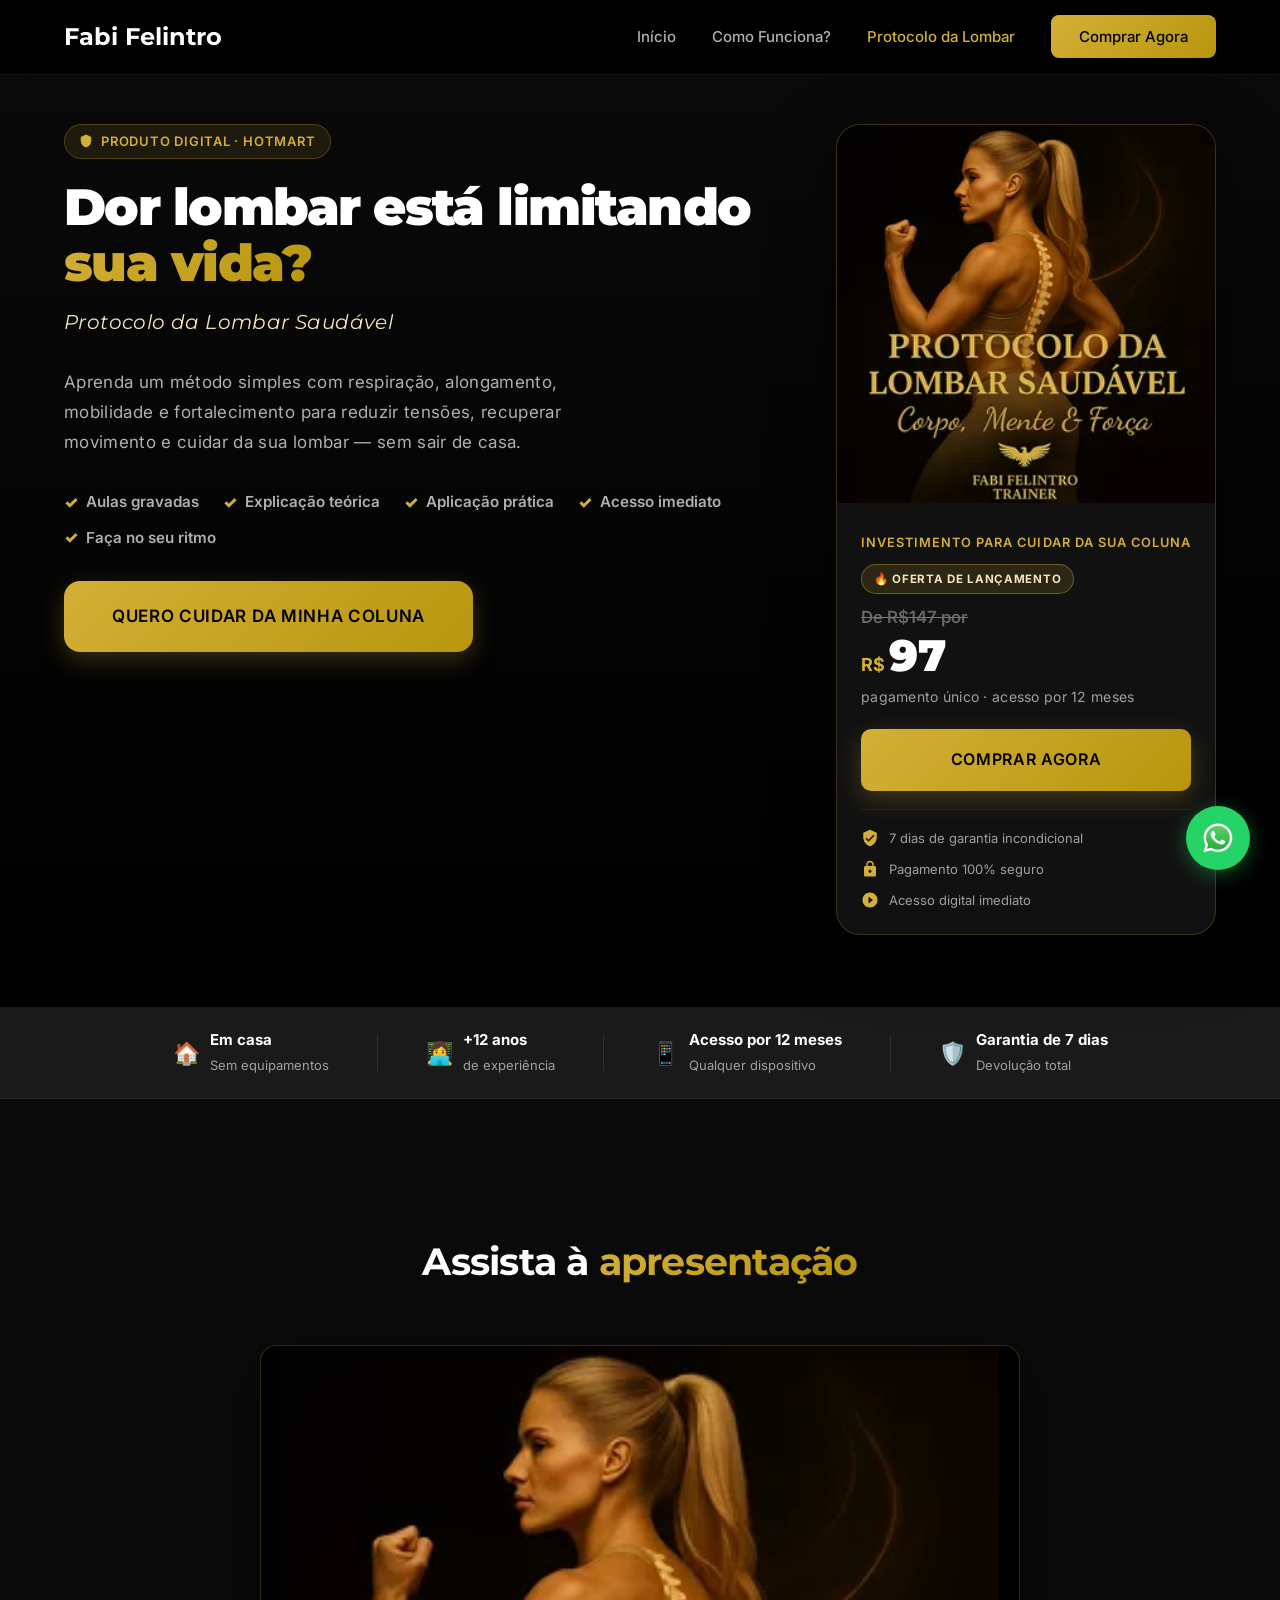
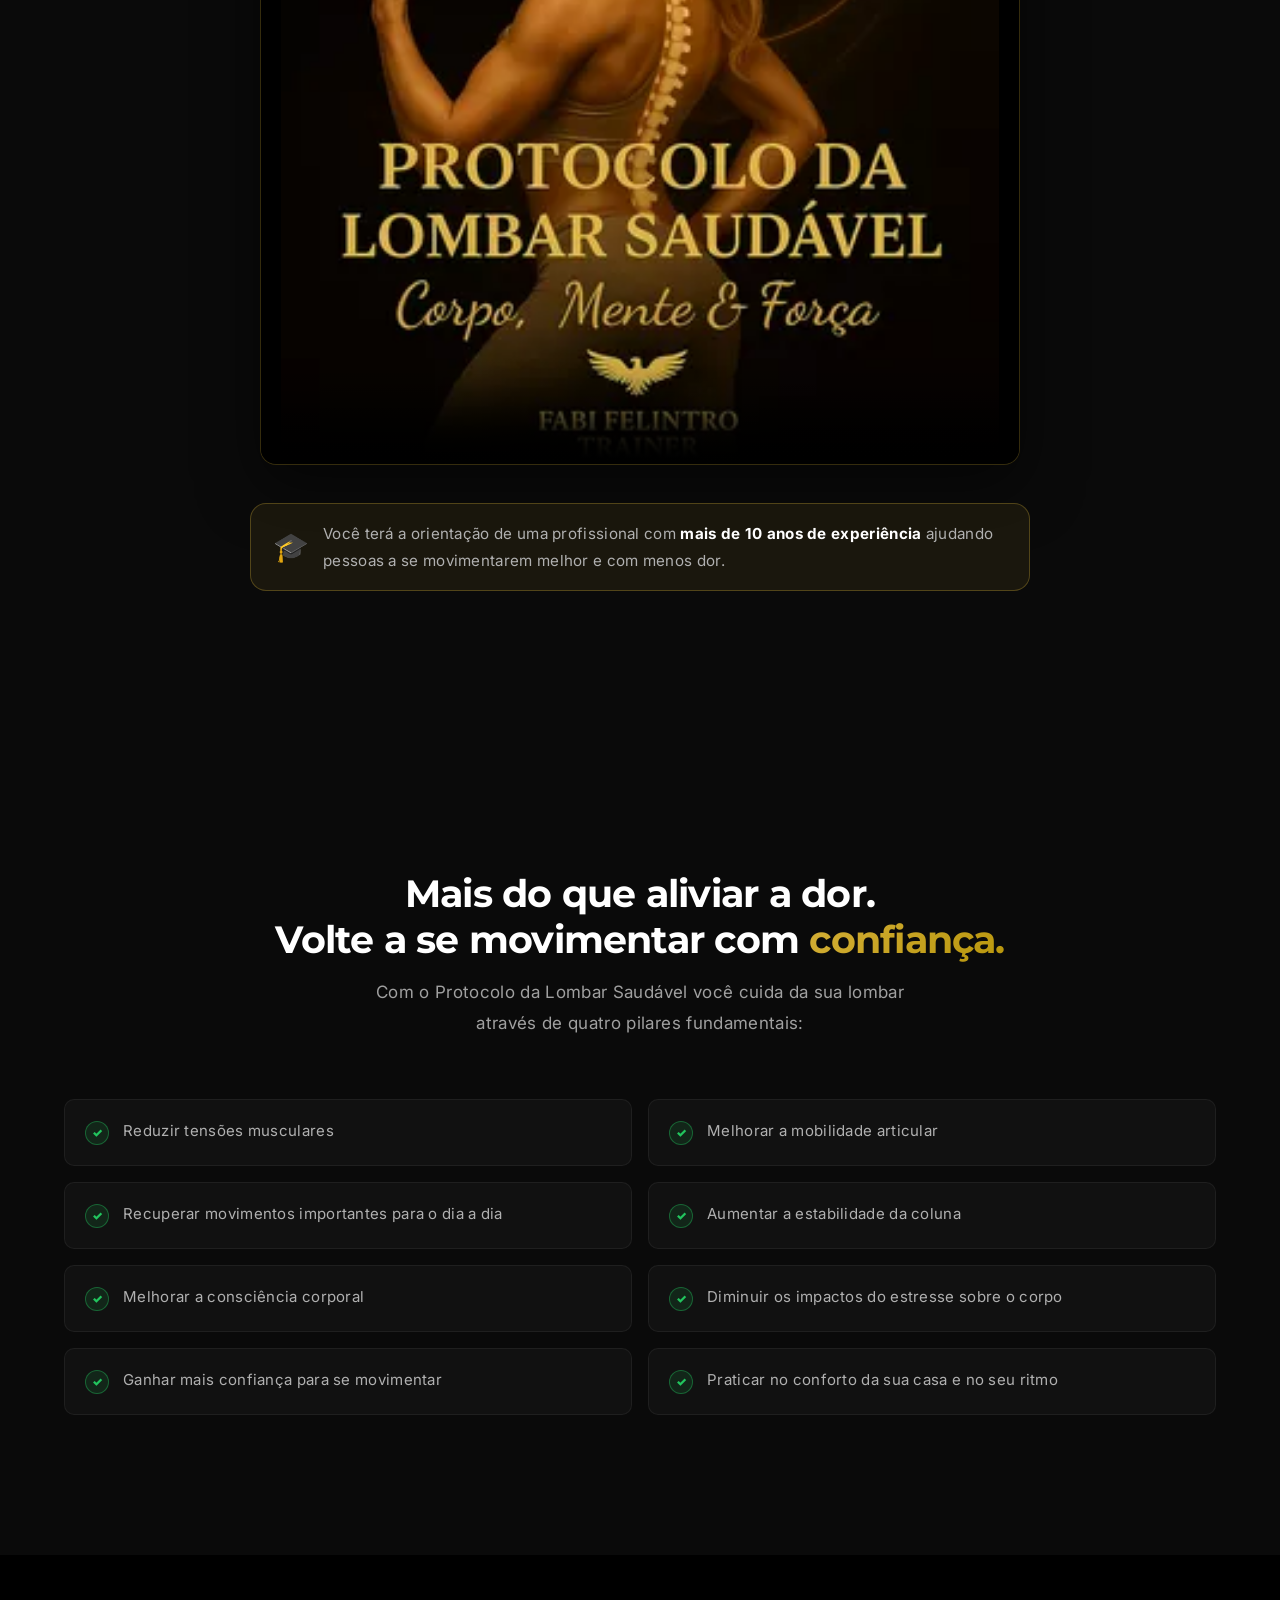
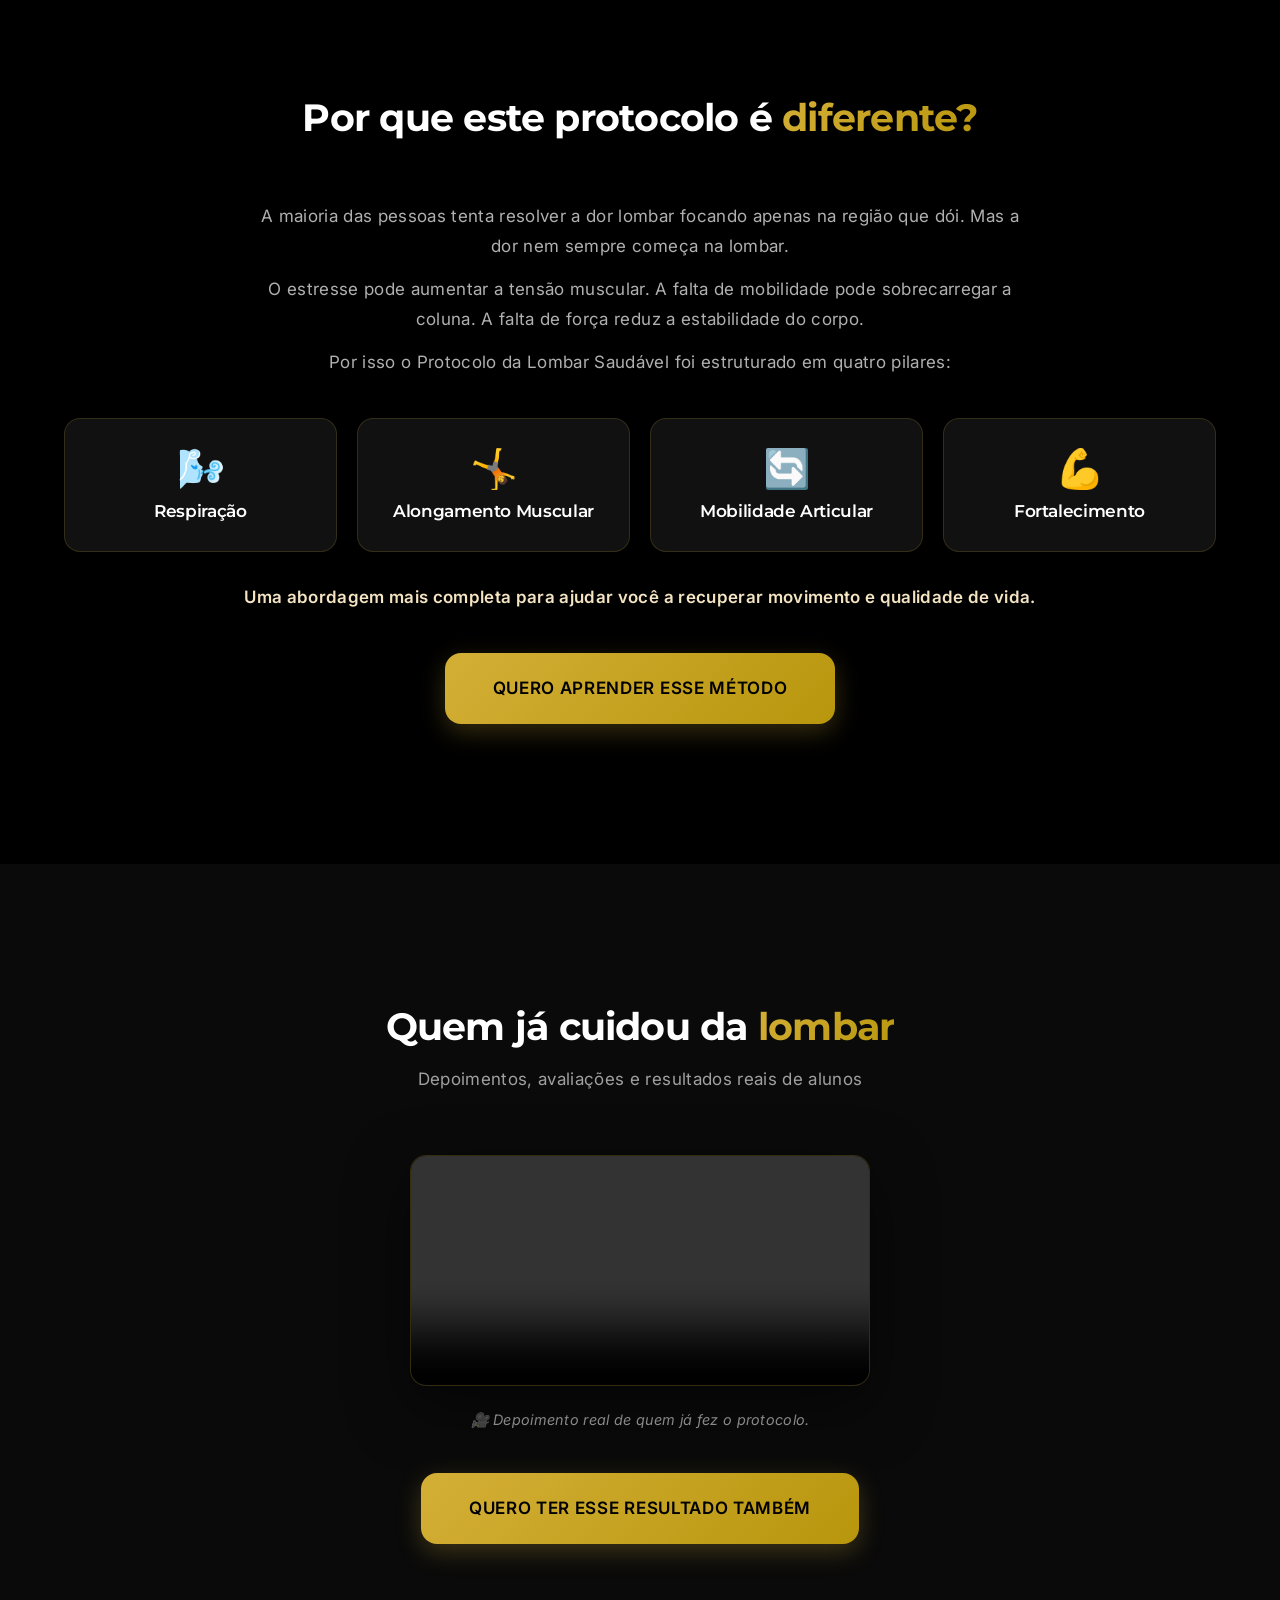
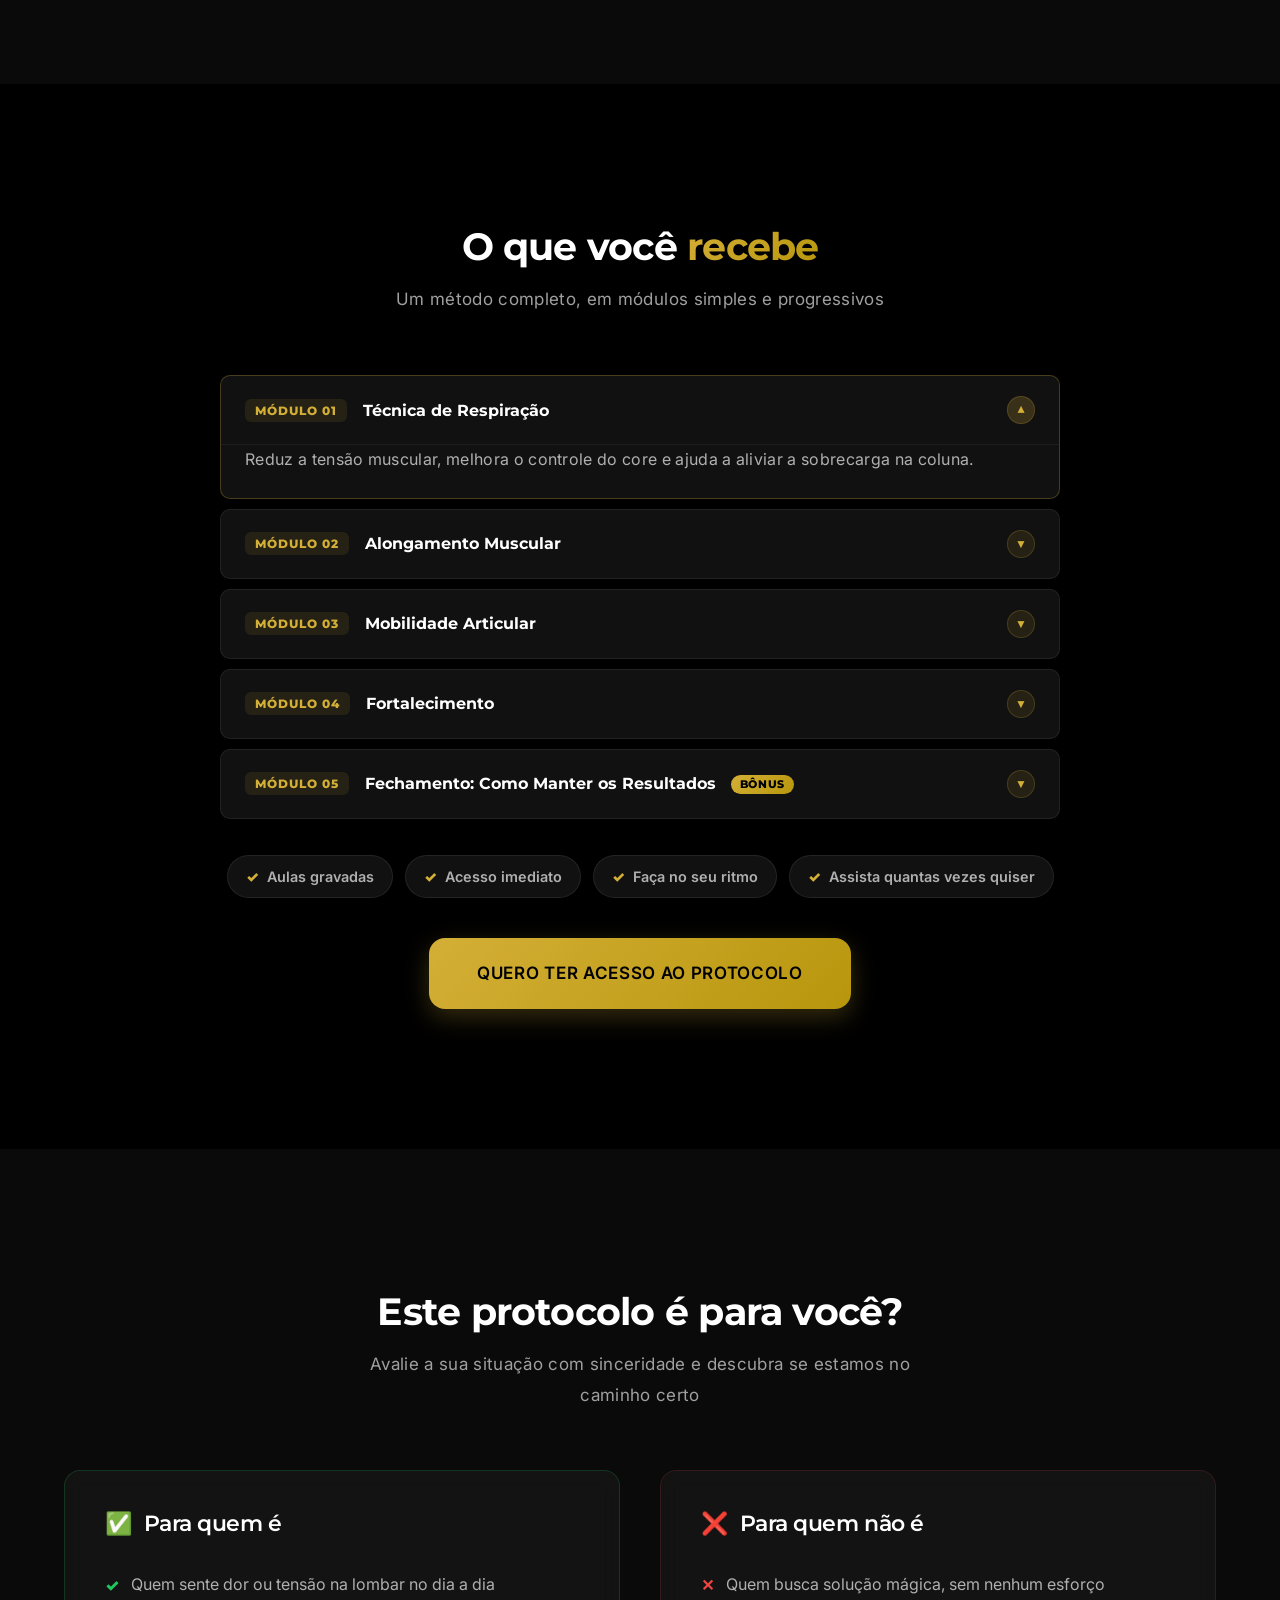
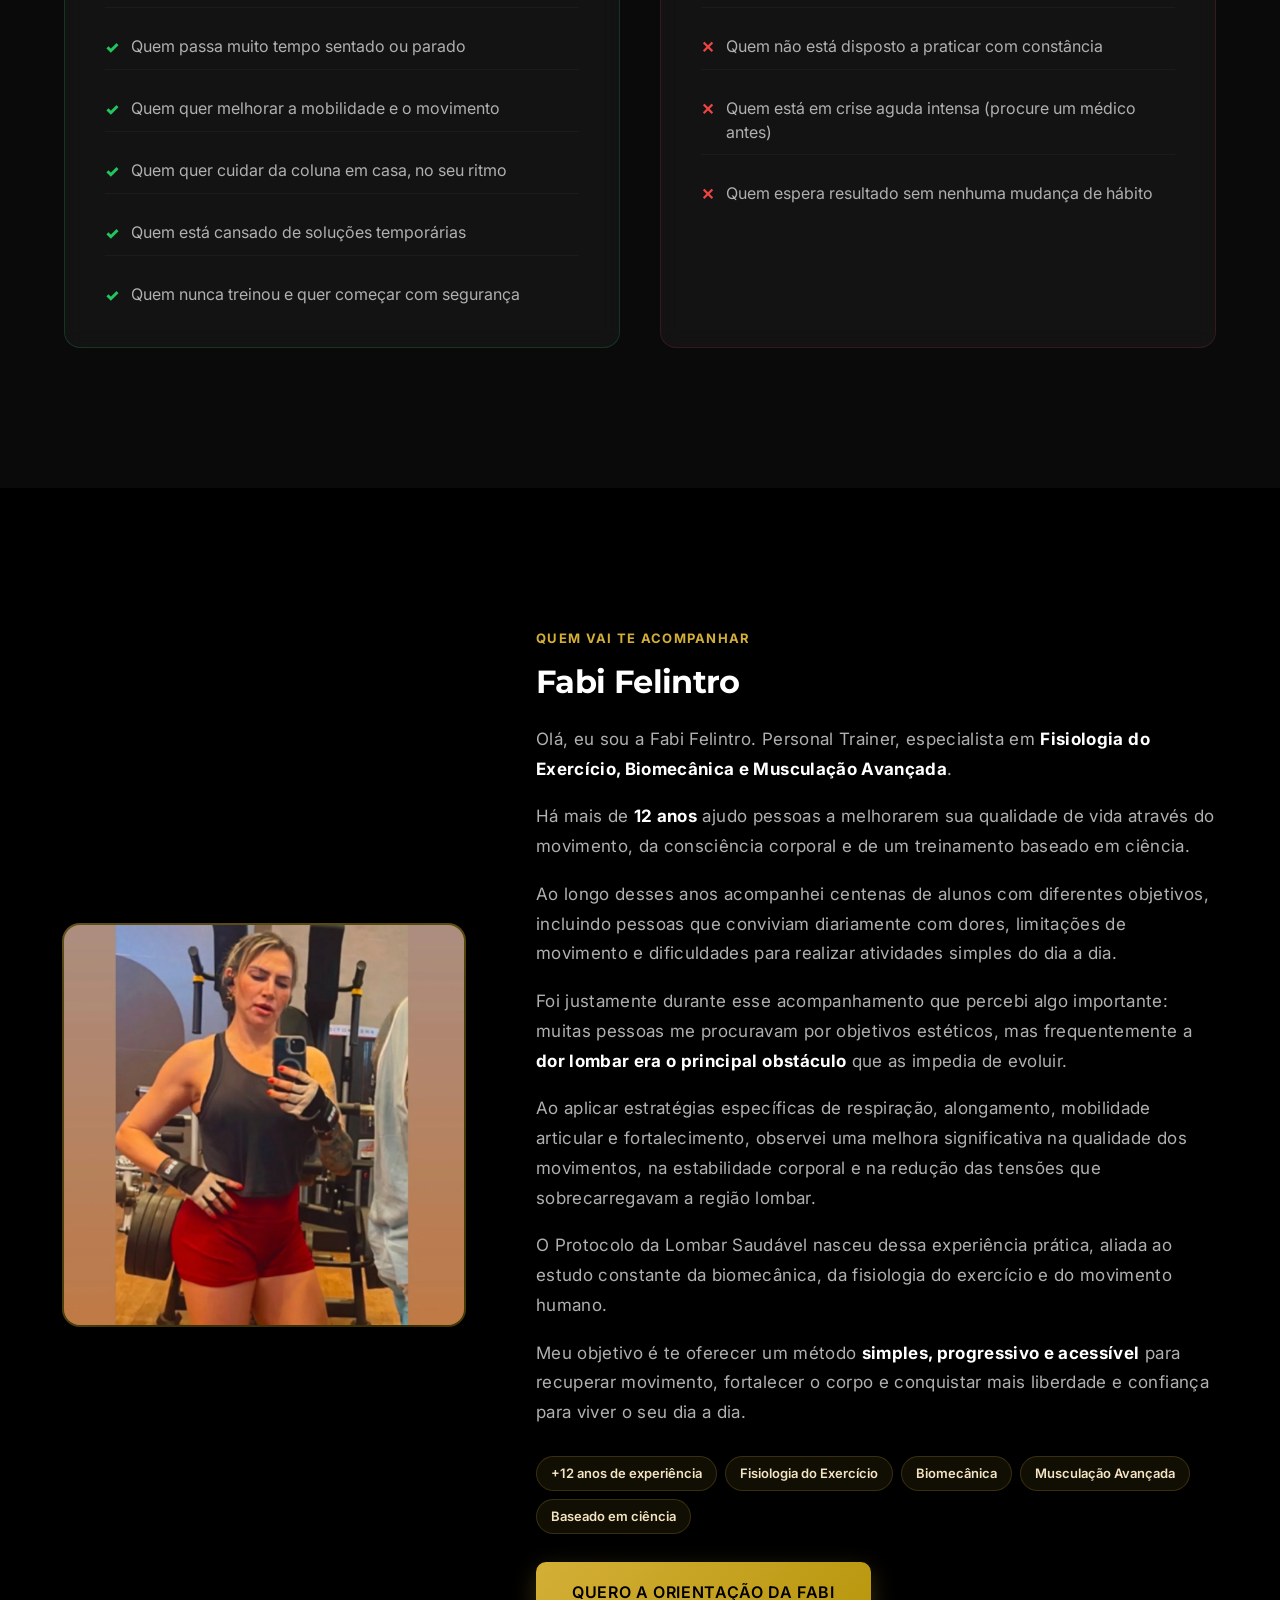
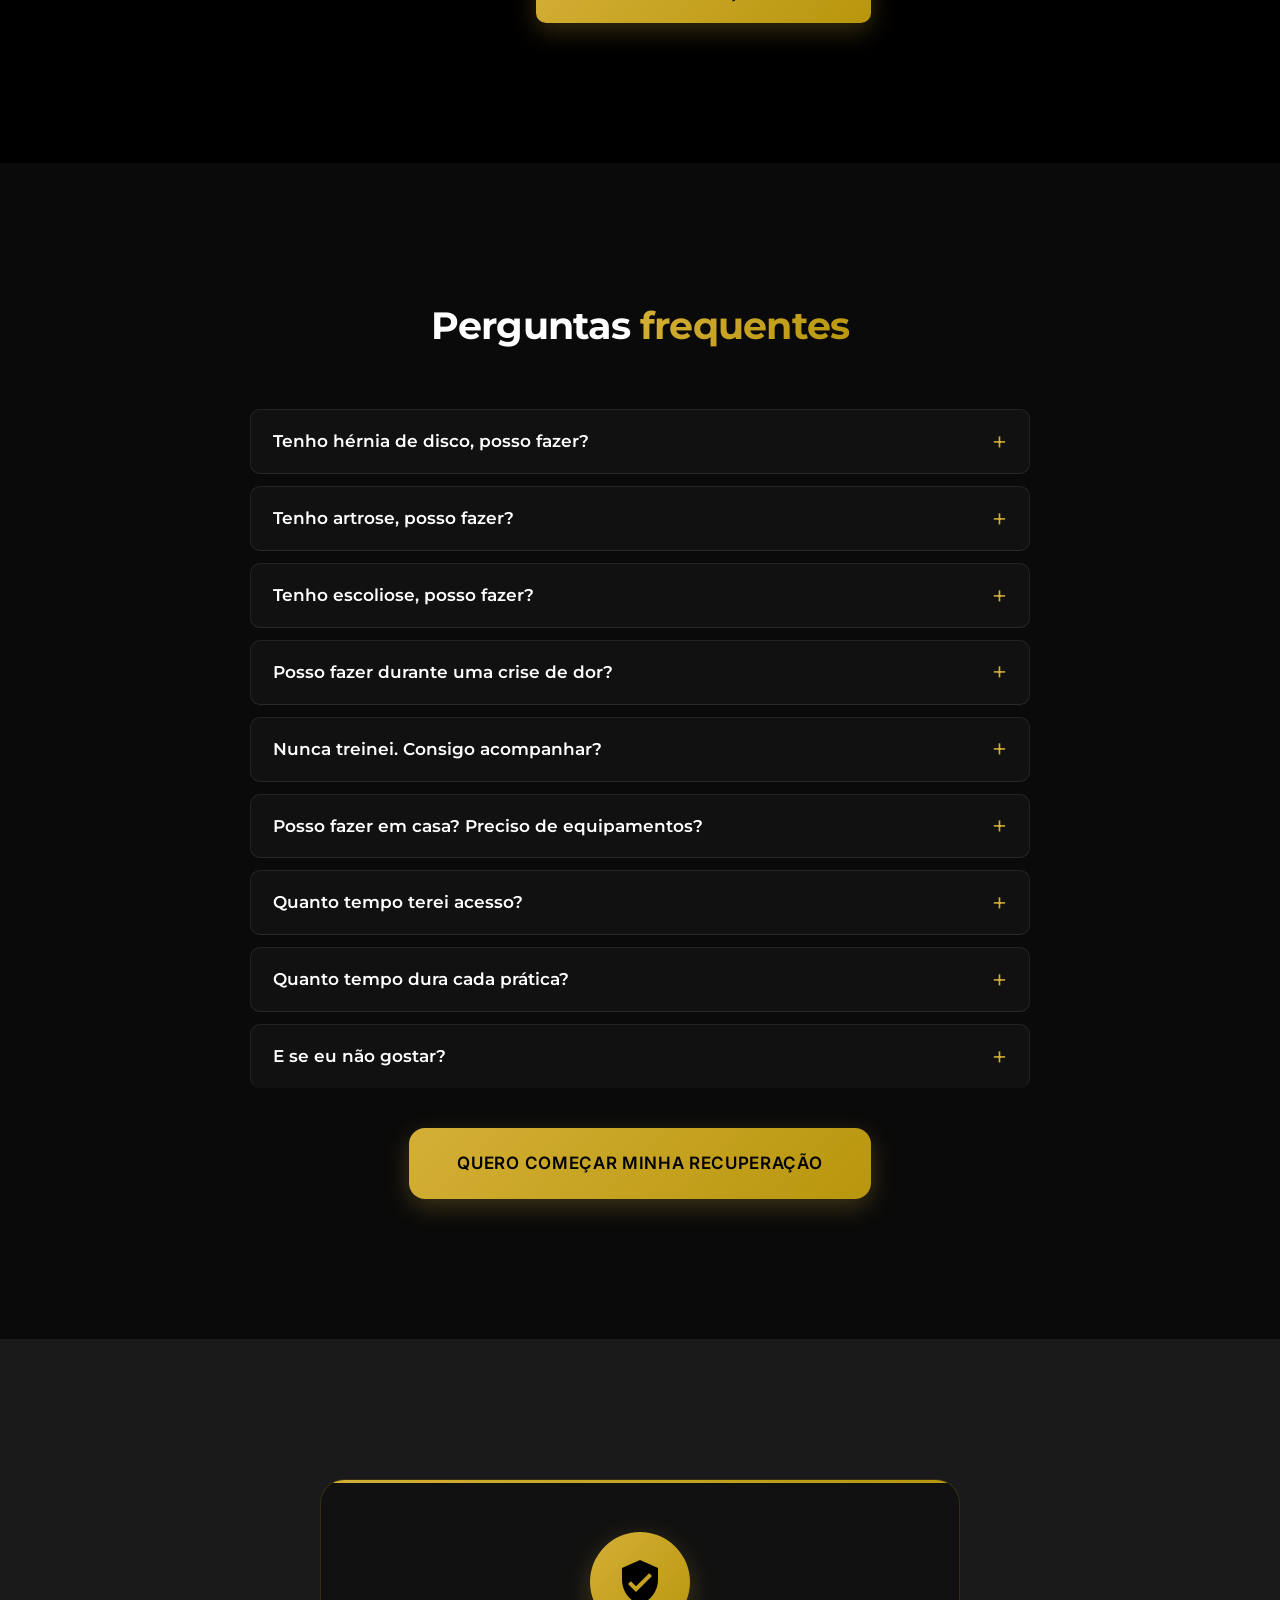
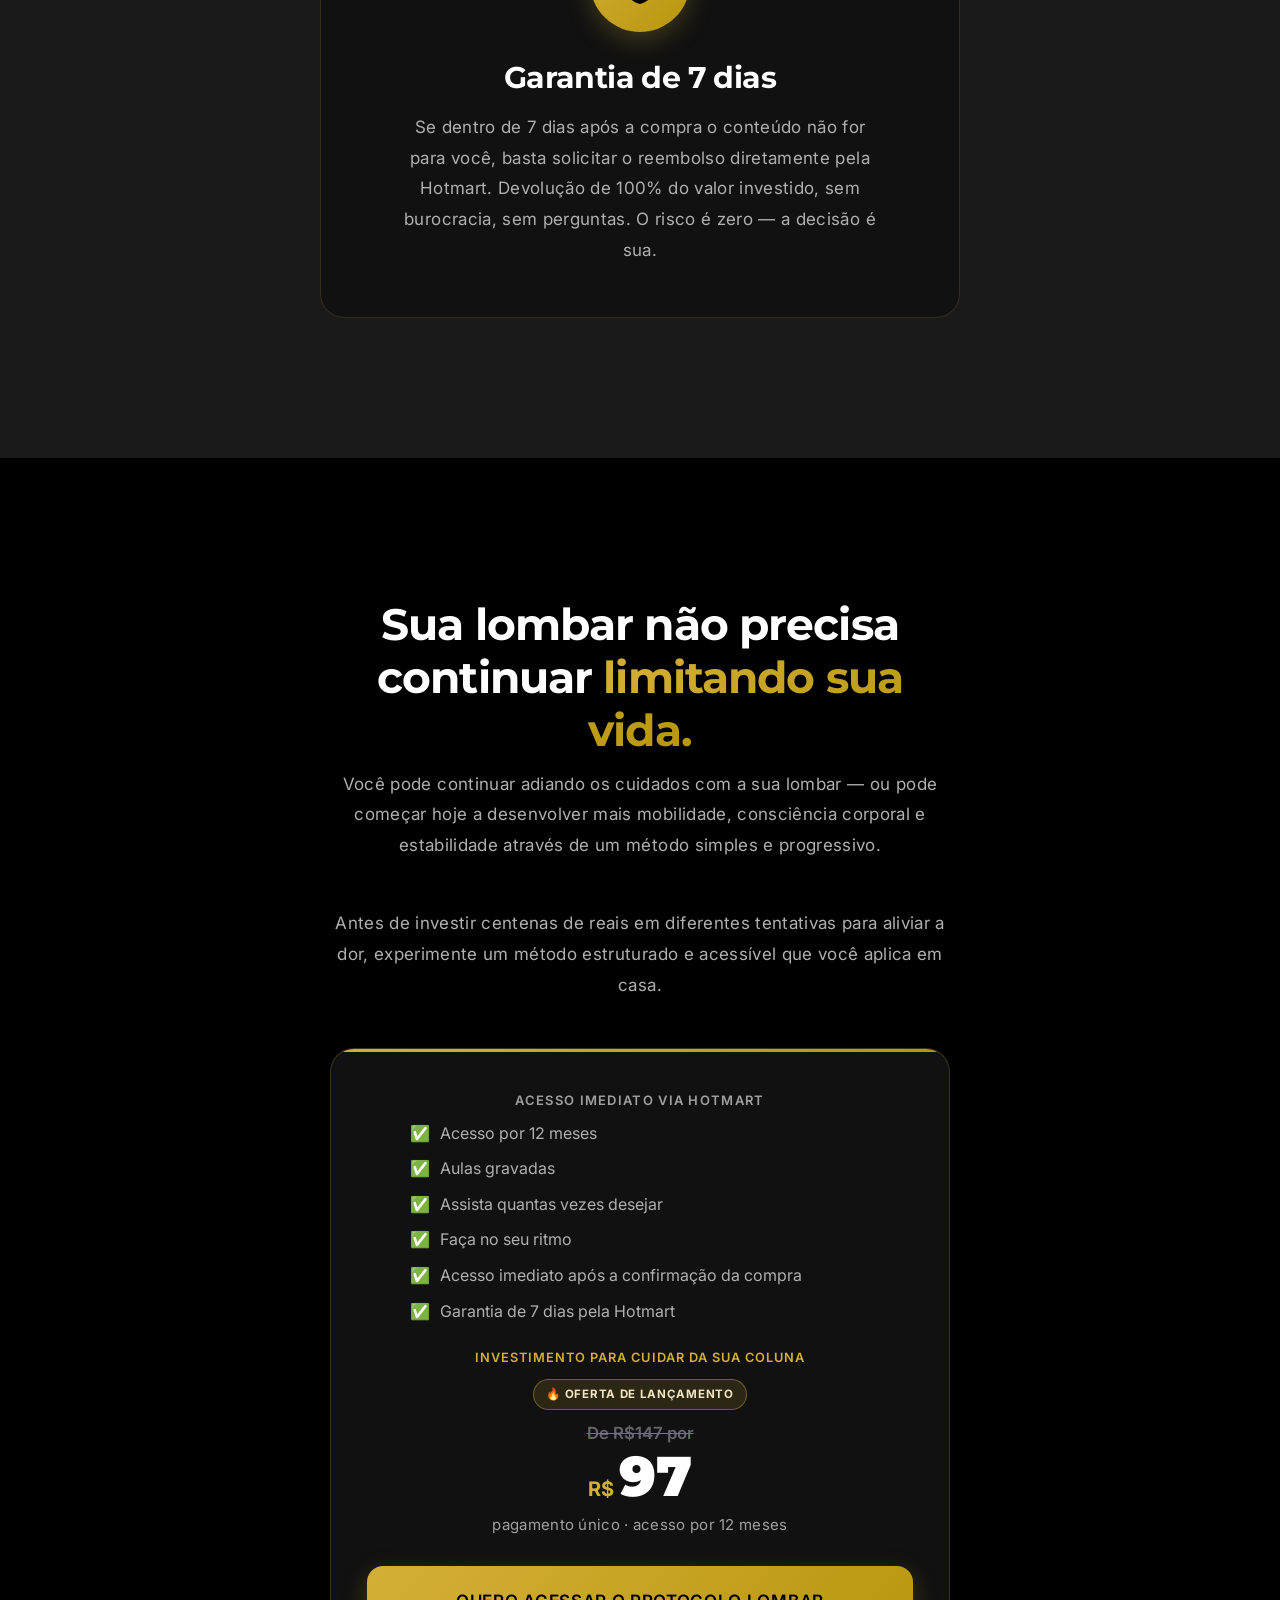
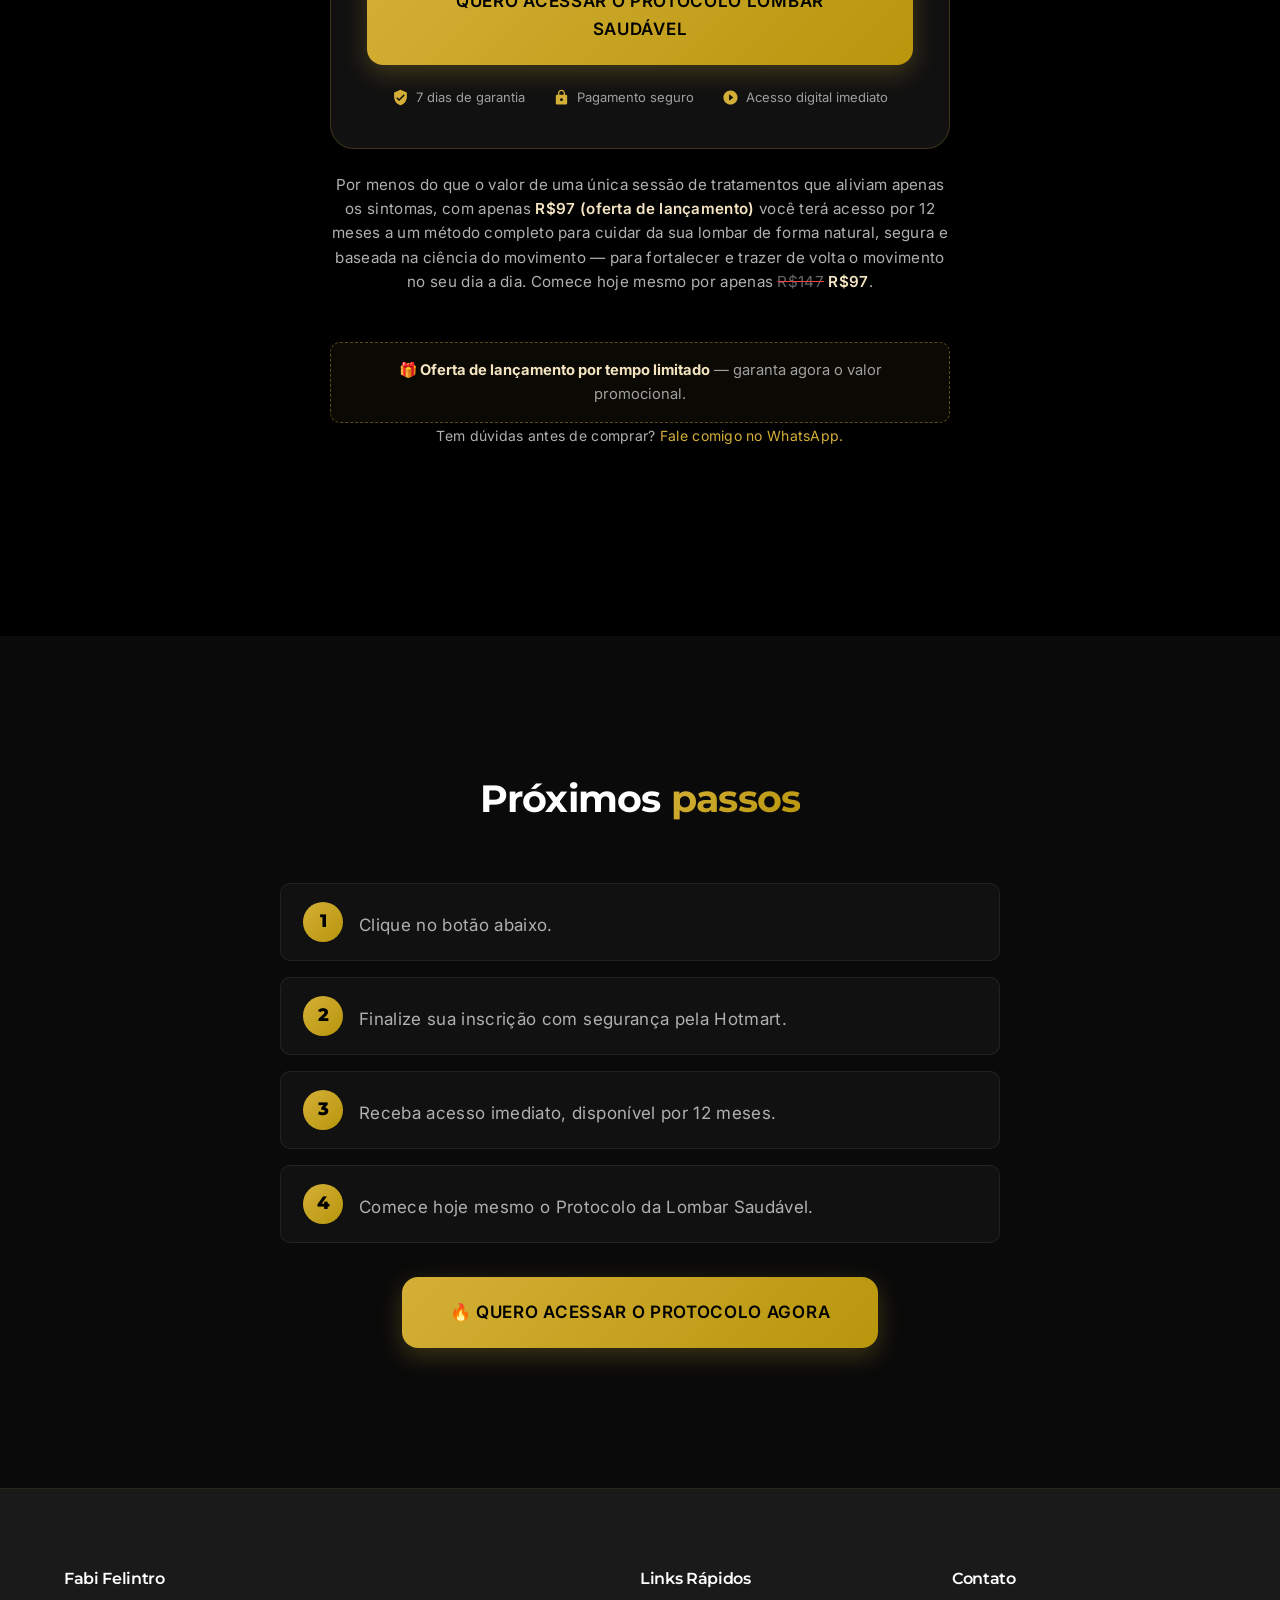
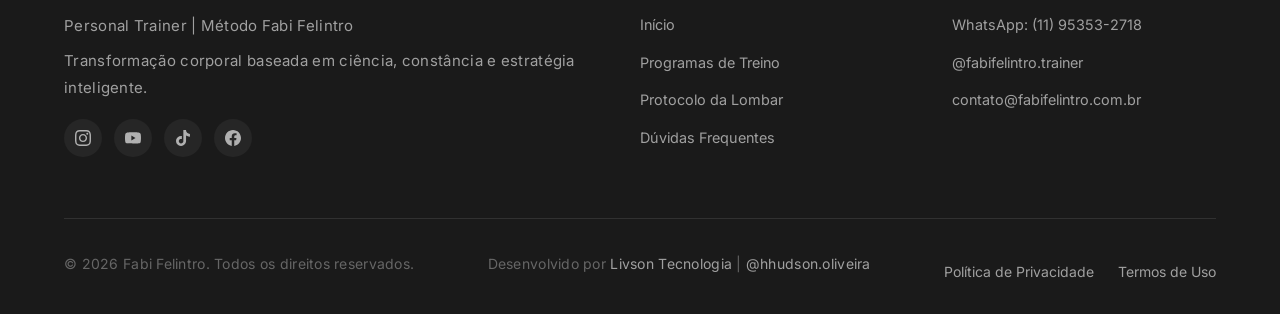
==== commit cfc8d458: "Atualiza credito do rodape para Livson Tecnologia - Rodape de todas as paginas: "Desenvolvido por Li" ====
--- a/lombar-preview.html
+++ b/lombar-preview.html
@@ -748,8 +748,8 @@
     </style>
 
     <!-- CSS completo não-bloqueante -->
-    <link rel="preload" href="css/style.css" as="style" onload="this.onload=null;this.rel='stylesheet'">
-    <noscript><link rel="stylesheet" href="css/style.css"></noscript>
+    <link rel="preload" href="css/style.css?v=20260922b" as="style" onload="this.onload=null;this.rel='stylesheet'">
+    <noscript><link rel="stylesheet" href="css/style.css?v=20260922b"></noscript>
 
     <script type="application/ld+json">
     {
@@ -843,15 +843,15 @@
 <header id="header" class="navbar">
     <div class="container">
         <nav>
-            <a href="index.html" class="logo">Fabi Felintro</a>
+            <a href="/" class="logo">Fabi Felintro</a>
 
             <button class="menu-toggle" aria-label="Abrir menu" aria-expanded="false">
                 <span></span><span></span><span></span>
             </button>
 
             <ul class="nav-menu">
-                <li><a href="index.html">Início</a></li>
-                <li><a href="index.html#como-funciona">Como Funciona?</a></li>
+                <li><a href="/">Início</a></li>
+                <li><a href="/#como-funciona">Como Funciona?</a></li>
                 <li><a href="/protocolo-lombar" class="active">Protocolo da Lombar</a></li>
                 <li><a href="https://pay.hotmart.com/H100616251S?bid=1781640020905" class="btn-nav" target="_blank" rel="noopener noreferrer">Comprar Agora</a></li>
             </ul>
@@ -1512,10 +1512,10 @@
             <div class="footer-col">
                 <h4>Links Rápidos</h4>
                 <ul>
-                    <li><a href="index.html">Início</a></li>
-                    <li><a href="planos.html">Programas de Treino</a></li>
+                    <li><a href="/">Início</a></li>
+                    <li><a href="/planos">Programas de Treino</a></li>
                     <li><a href="/protocolo-lombar">Protocolo da Lombar</a></li>
-                    <li><a href="index.html#faq">Dúvidas Frequentes</a></li>
+                    <li><a href="/#faq">Dúvidas Frequentes</a></li>
                 </ul>
             </div>
 
@@ -1531,10 +1531,10 @@
 
         <div class="footer-bottom">
             <p>&copy; 2026 Fabi Felintro. Todos os direitos reservados.</p>
-            <p>Desenvolvido por <a href="https://hodevweb.com.br/" target="_blank" rel="noopener">HO DEVWEB</a> | <a href="https://instagram.com/hhudson.oliveira" target="_blank" rel="noopener">@hhudson.oliveira</a></p>
+            <p>Desenvolvido por <a href="https://livsontecnologia.com.br" target="_blank" rel="noopener">Livson Tecnologia</a> | <a href="https://instagram.com/hhudson.oliveira" target="_blank" rel="noopener">@hhudson.oliveira</a></p>
             <div class="footer-links">
-                <a href="politica-de-privacidade.html">Política de Privacidade</a>
-                <a href="termos-de-uso.html">Termos de Uso</a>
+                <a href="/politica-de-privacidade">Política de Privacidade</a>
+                <a href="/termos-de-uso">Termos de Uso</a>
             </div>
         </div>
     </div>
--- a/css/style.css
+++ b/css/style.css
@@ -1 +1,42 @@
-:root{--primary-black:#000000;--secondary-dark:#1a1a1a;--tertiary-dark:#0f0f0f;--card-bg:#111111;--accent-gold:#D4AF37;--accent-gold-light:#F4E4C1;--accent-gold-dark:#B8960C;--gold-gradient:linear-gradient(135deg, #D4AF37 0%, #B8960C 100%);--gold-glow:rgba(212, 175, 55, 0.25);--text-white:#FFFFFF;--text-gray:#A0A0A0;--text-gray-light:#B0B0B0;--text-gray-dark:#666666;--success-green:#22C55E;--error-red:#EF4444;--whatsapp-green:#25D366;--font-heading:'Montserrat',sans-serif;--font-body:'Inter',sans-serif;--font-accent:'Playfair Display',serif;--section-padding:140px;--section-padding-mobile:90px;--container-max:1200px;--gap-lg:48px;--gap-md:24px;--gap-sm:16px;--border-radius:12px;--border-radius-lg:16px;--border-radius-full:50px;--shadow-gold:0 8px 24px rgba(212, 175, 55, 0.25);--shadow-gold-lg:0 16px 40px rgba(212, 175, 55, 0.35);--shadow-dark:0 20px 60px rgba(0, 0, 0, 0.5);--transition-fast:0.2s ease;--transition-normal:0.3s ease;--transition-smooth:0.4s cubic-bezier(0.16, 1, 0.3, 1)}to{width:120px}html{scroll-behavior:smooth}body{font-family:var(--font-body);color:var(--text-gray-light);line-height:1.6;background:var(--primary-black);overflow-x:hidden;-webkit-font-smoothing:antialiased;-moz-osx-font-smoothing:grayscale}img{max-width:100%;height:auto;display:block}a{text-decoration:none;color:inherit;transition:var(--transition-normal)}ul{list-style:none}h1,h2,h3,h4,h5{font-family:var(--font-heading);font-weight:700;line-height:1.2;color:var(--text-white);letter-spacing:-.02em}h1{font-size:clamp(2.5rem, 5vw, 4rem);font-weight:800;letter-spacing:-.03em}h2{font-size:clamp(2rem, 4vw, 3rem);margin-bottom:1.5rem}.section-header h2{background:linear-gradient(135deg,var(--text-white) 0,var(--accent-gold) 100%);-webkit-background-clip:text;-webkit-text-fill-color:transparent;background-clip:text}h3{font-size:clamp(1.25rem, 2vw, 1.5rem);font-weight:600}h4{font-size:1.125rem;font-weight:600}p{font-size:1.0625rem;line-height:1.8;letter-spacing:.02em}.highlight{background:var(--gold-gradient);-webkit-background-clip:text;-webkit-text-fill-color:transparent;background-clip:text}.text-gold{color:var(--accent-gold)}.text-accent{font-family:var(--font-accent);font-style:italic}.container{max-width:var(--container-max);margin:0 auto;padding:0 24px}.section{padding:var(--section-padding) 0}.section-header{text-align:center;margin-bottom:72px}.section-subtitle{color:var(--text-gray);font-size:1.125rem;margin-top:.5rem;letter-spacing:.03em}.section-intro{max-width:800px;margin:0 auto 60px;text-align:center;font-size:1.125rem;color:var(--text-gray-light)}.btn{display:inline-flex;align-items:center;justify-content:center;gap:8px;font-family:var(--font-body);font-weight:600;font-size:1rem;text-decoration:none;border:none;cursor:pointer;transition:var(--transition-smooth);position:relative;overflow:hidden}.btn-primary{padding:18px 40px;background:var(--gold-gradient);color:var(--primary-black);border-radius:var(--border-radius);box-shadow:var(--shadow-gold);letter-spacing:.02em}.btn-primary::before{content:'';position:absolute;top:0;left:-100%;width:100%;height:100%;background:linear-gradient(90deg,transparent,rgba(255,255,255,.3),transparent);transition:left .6s}.btn-primary:hover::before{left:100%}.btn-primary:hover{transform:translateY(-3px);box-shadow:var(--shadow-gold-lg)}.btn-primary:active{transform:translateY(-1px)}.btn-primary.large{padding:22px 56px;font-size:1.125rem;border-radius:var(--border-radius-lg)}.btn-secondary{padding:16px 36px;background:0 0;color:var(--text-white);border:2px solid var(--accent-gold);border-radius:var(--border-radius)}.btn-secondary:hover{background:var(--accent-gold);color:var(--primary-black);transform:translateY(-2px)}.btn-nav{padding:12px 28px;background:var(--gold-gradient);color:var(--primary-black)!important;font-weight:700;border-radius:8px;font-size:.9375rem}.btn-nav:hover{transform:translateY(-2px);box-shadow:var(--shadow-gold)}.navbar{position:fixed;top:0;left:0;width:100%;background:rgba(0,0,0,.9);backdrop-filter:blur(20px);-webkit-backdrop-filter:blur(20px);border-bottom:1px solid rgba(212,175,55,.1);z-index:1000;transition:var(--transition-normal)}.navbar.scrolled{background:rgba(0,0,0,.98);box-shadow:0 4px 30px rgba(0,0,0,.5);border-bottom-color:rgba(212,175,55,.2)}.navbar nav{display:flex;justify-content:space-between;align-items:center;padding:18px 0}.logo{font-family:var(--font-heading);font-size:1.5rem;font-weight:700;color:var(--text-white)}.logo:hover{color:var(--accent-gold)}.nav-menu{display:flex;gap:36px;align-items:center}.nav-menu a{color:var(--text-gray-light);font-weight:500;font-size:.9375rem;position:relative}.nav-menu a:not(.btn-nav)::after{content:'';position:absolute;bottom:-4px;left:0;width:0;height:2px;background:var(--accent-gold);transition:var(--transition-normal)}.nav-menu a:not(.btn-nav):hover{color:var(--text-white)}.nav-menu a:not(.btn-nav):hover::after{width:100%}.menu-toggle{display:none;flex-direction:column;gap:5px;background:0 0;border:none;cursor:pointer;padding:8px;z-index:1001}.menu-toggle span{width:24px;height:2px;background:var(--text-white);border-radius:2px;transition:var(--transition-normal)}.hero{min-height:100vh;display:flex;align-items:center;justify-content:flex-start;position:relative;background:url('../img/Foto de capa hero.webp') center 10%/cover no-repeat;background-attachment:scroll}.hero-overlay{position:absolute;top:0;left:0;width:100%;height:100%;background:linear-gradient(to bottom,rgba(0,0,0,.6) 0,rgba(0,0,0,.35) 50%,rgba(0,0,0,.7) 100%);z-index:1}.hero .hero-content{position:relative;z-index:2;text-align:left;max-width:600px;padding:80px 24px 40px 60px;margin:0}.hero h1 .highlight{display:inline}.hero .badge{display:inline-flex;align-items:center;gap:8px;padding:12px 24px;background:rgba(212,175,55,.1);backdrop-filter:blur(20px);border:1px solid rgba(212,175,55,.3);border-radius:var(--border-radius-full);color:var(--accent-gold);font-size:.875rem;font-weight:600;margin-bottom:2rem;letter-spacing:.02em}.hero h1{color:var(--text-white);font-size:clamp(1.75rem, 3vw, 2.5rem);margin-bottom:1.5rem;text-shadow:0 4px 20px rgba(0,0,0,.3);overflow-wrap:break-word}.hero p{color:rgba(255,255,255,.9);font-size:1.125rem;margin-bottom:2.5rem;font-weight:400;overflow-wrap:break-word}.hero-buttons{display:flex;gap:16px;justify-content:flex-start;flex-wrap:wrap}.como-funciona{background:#000}.passos-grid{display:grid;grid-template-columns:repeat(4,1fr);gap:24px}.passo-card{background:var(--secondary-dark);border:1px solid rgba(212,175,55,.15);border-radius:var(--border-radius);padding:40px 24px;text-align:center;position:relative;transition:var(--transition-smooth)}.passo-card:hover{transform:translateY(-8px);border-color:var(--accent-gold);box-shadow:0 20px 60px rgba(212,175,55,.15)}.passo-numero{font-family:var(--font-heading);font-size:3rem;font-weight:800;color:var(--accent-gold);line-height:1;margin-bottom:1rem;opacity:.9}.passo-icon{font-size:2.5rem;margin-bottom:1rem}.passo-card h3{color:var(--text-white);margin-bottom:.75rem;font-size:1.125rem}.passo-card p{color:var(--text-gray);font-size:.9375rem;line-height:1.6}.passo-card:not(:last-child)::after{content:'';position:absolute;top:50%;right:-12px;width:24px;height:2px;background:linear-gradient(90deg,var(--accent-gold),transparent);transform:translateY(-50%)}.pra-quem{background:#1c1c1c}.pra-quem-grid{display:grid;grid-template-columns:repeat(2,1fr);gap:40px}.pra-quem-card{background:rgba(26,26,26,.6);backdrop-filter:blur(10px);border:1px solid rgba(255,255,255,.05);border-radius:var(--border-radius-lg);padding:40px}.pra-quem-card.is-for{border-color:rgba(34,197,94,.2)}.pra-quem-card.is-not{border-color:rgba(239,68,68,.2)}.pra-quem-card h3{display:flex;align-items:center;gap:12px;margin-bottom:24px;font-size:1.375rem}.pra-quem-card h3 .icon{font-size:1.5rem}.pra-quem-card.is-for h3{color:var(--success-green)}.pra-quem-card.is-not h3{color:var(--error-red)}.pra-quem-list{display:flex;flex-direction:column;gap:16px}.pra-quem-list li{display:flex;align-items:flex-start;gap:12px;color:var(--text-gray-light);font-size:1rem;line-height:1.5}.pra-quem-list .check{color:var(--success-green);font-size:1.25rem;flex-shrink:0}.pra-quem-list .x{color:var(--error-red);font-size:1.25rem;flex-shrink:0}.planos{background:#000}.planos-grid{display:grid;grid-template-columns:repeat(2,1fr);gap:32px;max-width:900px;margin:0 auto}.planos-grid.planos-4{grid-template-columns:repeat(4,1fr);max-width:1400px;gap:24px}.plano-duracao-badge{display:inline-block;padding:6px 14px;background:rgba(212,175,55,.15);color:var(--accent-gold);font-size:.75rem;font-weight:700;text-transform:uppercase;letter-spacing:.5px;border-radius:var(--border-radius-full);margin-bottom:16px;border:1px solid rgba(212,175,55,.3)}.plano-card.plano-365{background:linear-gradient(180deg,rgba(212,175,55,.08) 0,var(--secondary-dark) 100%);border:1px solid rgba(212,175,55,.3)}.plano-card.plano-365:hover{border-color:var(--accent-gold);box-shadow:0 20px 60px rgba(212,175,55,.15)}.badge-popular.badge-365{background:linear-gradient(135deg,#d4af37 0,#8b7025 100%);font-size:.65rem;padding:6px 12px}.plano-card{background:var(--secondary-dark);border:1px solid rgba(255,255,255,.1);border-radius:var(--border-radius-lg);padding:48px 40px;position:relative;transition:var(--transition-smooth)}.plano-card:hover{transform:translateY(-8px);box-shadow:var(--shadow-dark)}.plano-card.destaque{border:2px solid var(--accent-gold);background:linear-gradient(180deg,rgba(212,175,55,.05) 0,var(--secondary-dark) 100%)}.plano-card.destaque:hover{box-shadow:0 20px 60px rgba(212,175,55,.2)}.badge-popular{position:absolute;top:-12px;left:50%;transform:translateX(-50%);padding:8px 20px;background:var(--gold-gradient);color:var(--primary-black);font-size:.75rem;font-weight:700;text-transform:uppercase;letter-spacing:.5px;border-radius:var(--border-radius-full);white-space:nowrap}.plano-card h3{font-size:1.5rem;margin-bottom:.5rem}.plano-tipo{color:var(--accent-gold);font-size:.875rem;font-weight:600;text-transform:uppercase;letter-spacing:1px;margin-bottom:1.5rem}.plano-preco{margin-bottom:2rem}.preco-valor{font-family:var(--font-heading);font-size:2.5rem;font-weight:800;color:var(--text-white)}.preco-periodo{color:var(--text-gray);font-size:.9375rem}.plano-beneficios{margin-bottom:2rem}.plano-beneficios li{display:flex;align-items:flex-start;gap:12px;padding:10px 0;border-bottom:1px solid rgba(255,255,255,.05);color:var(--text-gray-light);font-size:.9375rem}.plano-beneficios li:last-child{border-bottom:none}.plano-beneficios .check-icon{color:var(--accent-gold);font-size:1.125rem;flex-shrink:0;margin-top:2px}.plano-card .btn-primary{width:100%}.saiba-mais{background:#000;padding-top:80px}.saiba-mais-grid{display:flex;flex-direction:column;align-items:center;gap:48px}.video-container{width:100%;max-width:700px;border-radius:var(--border-radius-lg);overflow:hidden;background:var(--secondary-dark);border:1px solid rgba(212,175,55,.2)}.video-container iframe,.video-container video{display:block;width:100%;height:auto;border-radius:var(--border-radius-lg)}.video-placeholder .play-icon svg{width:30px;height:30px;fill:var(--primary-black);margin-left:4px}.saiba-mais-content{text-align:center;max-width:800px;margin:0 auto}.saiba-mais-content h2{margin-bottom:.5rem}.saiba-mais-content .subtitle{color:var(--accent-gold);font-family:var(--font-accent);font-size:1.125rem;font-style:italic;margin-bottom:1.5rem}.saiba-mais-content p{margin-bottom:1.25rem;color:var(--text-gray-light)}.saiba-mais-content .btn-secondary{margin-top:1rem}.minha-transformacao{text-align:center;margin-top:48px}.minha-transformacao h3{font-size:1.5rem;color:var(--accent-gold);margin-bottom:.5rem}.minha-transformacao .subtitle{color:var(--accent-gold);font-family:var(--font-accent);font-size:1rem;font-style:italic;margin-top:12px}.resultados{background:#1c1c1c;overflow:hidden}.carrossel-wrapper{overflow:hidden;width:100%;padding:40px 0;mask-image:linear-gradient(to right,transparent 0%,black 5%,black 95%,transparent 100%);-webkit-mask-image:linear-gradient(to right,transparent 0%,black 5%,black 95%,transparent 100%)}.carrossel-track{display:flex;gap:24px;width:max-content;will-change:transform}.carrossel-item{flex-shrink:0;width:320px;height:400px;border-radius:var(--border-radius-lg);overflow:hidden;border:2px solid rgba(255,255,255,.1);background:#0f0f0f;display:flex;align-items:center;justify-content:center}@media (hover:hover){.carrossel-item{transition:var(--transition-smooth)}.carrossel-item:hover{border-color:var(--accent-gold);transform:scale(1.03);box-shadow:0 20px 40px rgba(212,175,55,.2)}}.carrossel-item img{width:100%;height:100%;object-fit:contain}.feedback-videos-grid{display:grid;grid-template-columns:repeat(3,1fr);gap:24px;margin-bottom:60px}.feedback-video-card{background:var(--card-bg);border:1px solid rgba(255,255,255,.1);border-radius:var(--border-radius-lg);overflow:hidden;transition:var(--transition-smooth)}.feedback-video-card:hover{border-color:rgba(212,175,55,.3);transform:translateY(-4px);box-shadow:0 12px 30px rgba(0,0,0,.3)}.feedback-video-card video{width:100%;display:block}.depoimentos-titulo{text-align:center;margin-bottom:40px;margin-top:60px;font-size:clamp(1.5rem, 3vw, 2rem);color:var(--accent-gold)}.texto-motivacional{max-width:800px;margin:48px auto 0;text-align:center;padding:40px 32px;background:rgba(212,175,55,.05);border:1px solid rgba(212,175,55,.15);border-radius:var(--border-radius-lg)}.texto-motivacional p{color:var(--text-gray-light);font-size:1.0625rem;line-height:1.9;margin-bottom:1rem}.texto-motivacional p:last-child{margin-bottom:0}.depoimentos-grid{display:grid;grid-template-columns:repeat(2,1fr);gap:24px}.depoimento-card{background:var(--card-bg);border:1px solid rgba(255,255,255,.05);border-radius:var(--border-radius);padding:32px;transition:var(--transition-smooth)}.depoimento-card:hover{border-color:rgba(212,175,55,.2);transform:translateY(-3px)}.depoimento-header{display:flex;align-items:center;gap:16px;margin-bottom:16px}.depoimento-avatar{width:56px;height:56px;border-radius:50%;background:var(--gold-gradient);display:flex;align-items:center;justify-content:center;color:var(--primary-black);font-weight:700;font-size:1.25rem}.depoimento-info h4{color:var(--text-white);font-size:1rem;margin-bottom:2px}.depoimento-info span{color:var(--text-gray);font-size:.875rem}.depoimento-stars{color:var(--accent-gold);font-size:.875rem;letter-spacing:2px;margin-bottom:12px}.depoimento-text{color:var(--text-gray-light);font-size:.9375rem;line-height:1.7;font-style:italic}.objecoes-grid{display:grid;grid-template-columns:repeat(3,1fr);gap:32px;max-width:1000px;margin:0 auto}.objecao-card{background:var(--card-bg);border:1px solid rgba(255,255,255,.08);border-radius:var(--border-radius-lg);padding:40px 32px;text-align:center;transition:var(--transition-smooth)}.objecao-card:hover{border-color:var(--accent-gold);transform:translateY(-4px)}.objecao-pergunta{display:block;font-family:var(--font-heading);font-size:1.25rem;font-weight:700;color:var(--text-white);margin-bottom:16px;letter-spacing:.01em}.objecao-pergunta::before{content:'❓ '}.objecao-resposta{display:block;font-size:1.0625rem;color:var(--accent-gold);line-height:1.6}.objecao-resposta::before{content:'👉 '}.faq{background:#1c1c1c}.faq-container{max-width:800px;margin:0 auto}.faq-item{border-bottom:1px solid rgba(255,255,255,.1)}.faq-item:last-child{border-bottom:none}.faq-question{width:100%;display:flex;justify-content:space-between;align-items:center;padding:24px 0;background:0 0;border:none;cursor:pointer;text-align:left}.faq-question h4{color:var(--text-white);font-size:1.0625rem;font-weight:600;padding-right:20px;transition:var(--transition-normal)}.faq-question:hover h4{color:var(--accent-gold)}.faq-icon{width:28px;height:28px;border:2px solid var(--accent-gold);border-radius:50%;display:flex;align-items:center;justify-content:center;flex-shrink:0;transition:var(--transition-normal)}.faq-icon::after,.faq-icon::before{content:'';position:absolute;background:var(--accent-gold);transition:var(--transition-normal)}.faq-icon::before{width:12px;height:2px}.faq-icon::after{width:2px;height:12px}.faq-item.active .faq-icon{background:var(--accent-gold)}.faq-item.active .faq-icon::after,.faq-item.active .faq-icon::before{background:var(--primary-black)}.faq-item.active .faq-icon::after{height:0}.faq-answer{max-height:0;overflow:hidden;transition:max-height .4s ease,padding .4s ease}.faq-answer p{padding-bottom:24px;color:var(--text-gray-light);font-size:1rem;line-height:1.8}.faq-item.active .faq-answer{max-height:500px}.cta-final{background:linear-gradient(135deg,rgba(212,175,55,.1) 0,var(--primary-black) 50%,rgba(212,175,55,.05) 100%);text-align:center;padding:120px 0;position:relative;overflow:hidden}.cta-final::before{content:'';position:absolute;top:0;left:50%;transform:translateX(-50%);width:600px;height:600px;background:radial-gradient(circle,rgba(212,175,55,.1) 0,transparent 70%);pointer-events:none}.cta-final .container{position:relative;z-index:1}.cta-final h2{font-size:clamp(2rem, 4vw, 2.75rem);margin-bottom:1rem}.cta-final p{color:var(--text-gray-light);font-size:1.25rem;margin-bottom:2.5rem;max-width:600px;margin-left:auto;margin-right:auto}.cta-buttons{display:flex;gap:16px;justify-content:center;flex-wrap:wrap;margin-bottom:2rem}.cta-badge{display:inline-flex;align-items:center;gap:8px;color:var(--text-gray);font-size:.875rem}.cta-badge svg{width:16px;height:16px;fill:var(--success-green)}.footer{background:var(--secondary-dark);padding:80px 0 30px}.footer-content{display:grid;grid-template-columns:1.5fr 1fr 1fr;gap:60px;margin-bottom:60px}.footer-col h4{color:var(--text-white);font-size:1rem;margin-bottom:1.5rem;font-weight:600}.footer-col p{color:var(--text-gray);font-size:.9375rem;line-height:1.8;margin-bottom:.5rem}.footer-col ul li{margin-bottom:12px}.footer-col a{color:var(--text-gray);font-size:.9375rem;transition:var(--transition-normal)}.footer-col a:hover{color:var(--accent-gold)}.social-icons{display:flex;gap:12px;margin-top:24px}.social-icons a{display:flex;align-items:center;justify-content:center;width:44px;height:44px;background:rgba(255,255,255,.05);border:1px solid rgba(255,255,255,.1);border-radius:50%;color:var(--text-white);transition:var(--transition-normal)}.social-icons a:hover{background:var(--accent-gold);border-color:var(--accent-gold);color:var(--primary-black);transform:translateY(-3px)}.social-icons a svg{width:20px;height:20px;fill:currentColor}.footer-bottom{padding-top:30px;border-top:1px solid rgba(255,255,255,.1);display:flex;justify-content:space-between;align-items:center;flex-wrap:wrap;gap:16px}.footer-bottom p{color:var(--text-gray-dark);font-size:.875rem}.footer-bottom a{color:var(--text-gray);font-size:.875rem}.footer-bottom a:hover{color:var(--accent-gold)}.footer-links{display:flex;gap:24px}.whatsapp-float{position:fixed;bottom:30px;right:30px;width:64px;height:64px;background:var(--whatsapp-green);border-radius:50%;display:flex;align-items:center;justify-content:center;box-shadow:0 4px 20px rgba(37,211,102,.4);z-index:999;transition:var(--transition-smooth);animation:whatsappPulse 2s ease-in-out infinite;will-change:transform}.whatsapp-float:hover{transform:scale(1.15);box-shadow:0 6px 30px rgba(37,211,102,.6);animation:none}.whatsapp-float img{width:34px;height:34px;object-fit:contain}@keyframes whatsappPulse{0%,100%{transform:scale(1)}50%{transform:scale(1.08)}}.cta-inline{text-align:center;margin-top:60px;padding-top:40px}.cta-entre-secoes{text-align:center;padding:48px 20px}.cta-inline-title{font-family:var(--font-heading);font-size:clamp(1.5rem, 3vw, 2rem);font-weight:700;color:var(--text-white);margin-bottom:24px;letter-spacing:-.01em}.text-center{text-align:center}.mb-0{margin-bottom:0}.mb-1{margin-bottom:.5rem}.mb-2{margin-bottom:1rem}.mb-3{margin-bottom:1.5rem}.mb-4{margin-bottom:2rem}.mt-0{margin-top:0}.mt-1{margin-top:.5rem}.mt-2{margin-top:1rem}.mt-3{margin-top:1.5rem}.mt-4{margin-top:2rem}.hidden{display:none!important}.sr-only{position:absolute;width:1px;height:1px;padding:0;margin:-1px;overflow:hidden;clip:rect(0,0,0,0);white-space:nowrap;border:0}@keyframes fadeInUp{from{opacity:0;transform:translateY(30px)}to{opacity:1;transform:translateY(0)}}@keyframes fadeIn{from{opacity:0}to{opacity:1}}@keyframes slideUp{from{opacity:0;transform:translateY(50px)}to{opacity:1;transform:translateY(0)}}@keyframes pulse{0%,100%{transform:scale(1)}50%{transform:scale(1.05)}}.animate-fade-in{animation:fadeIn .8s ease forwards}.animate-slide-up{animation:slideUp .8s cubic-bezier(.16,1,.3,1) forwards}.animate-slide-up.delay-1{animation-delay:.15s}.animate-slide-up.delay-2{animation-delay:.3s}.animate-slide-up.delay-3{animation-delay:.45s}.reveal{opacity:0;transform:translateY(30px);transition:all .8s cubic-bezier(.16, 1, .3, 1)}.reveal.active{opacity:1;transform:translateY(0)}@media (max-width:1024px){:root{--section-padding:110px}.passos-grid{grid-template-columns:repeat(2,1fr)}.passo-card:nth-child(2)::after{display:none}.saiba-mais-grid{gap:36px}.carrossel-item{width:260px;height:340px}.feedback-videos-grid{grid-template-columns:repeat(2,1fr)}.planos-grid.planos-4{grid-template-columns:repeat(2,1fr);max-width:900px}.planos-page-grid.planos-4-grid{grid-template-columns:repeat(2,1fr)}}@media (max-width:768px){:root{--section-padding:90px}.hero{background-attachment:scroll}.nav-menu{position:fixed;top:0;left:-100%;width:100%;height:100vh;background:rgba(0,0,0,.98);flex-direction:column;justify-content:center;gap:24px;transition:left .4s ease;padding:24px}.nav-menu.active{left:0}.nav-menu a{font-size:1.25rem}.nav-menu .btn-nav{width:100%;text-align:center;padding:16px}.menu-toggle{display:flex}.menu-toggle.active span:first-child{transform:rotate(45deg) translate(5px,5px)}.menu-toggle.active span:nth-child(2){opacity:0}.menu-toggle.active span:nth-child(3){transform:rotate(-45deg) translate(7px,-6px)}.hero{background-attachment:scroll;justify-content:center;background-position:center top}.hero-overlay{background:linear-gradient(to bottom,rgba(0,0,0,.6) 0,rgba(0,0,0,.35) 50%,rgba(0,0,0,.7) 100%)}.hero .hero-content{text-align:center;padding:80px 16px 40px;max-width:100%}.hero h1{font-size:clamp(1.5rem, 5vw, 1.75rem);line-height:1.35;margin-bottom:1rem}.hero p{font-size:.9375rem;margin-bottom:1.5rem;line-height:1.6}.hero-buttons{flex-direction:column;align-items:center}.hero-buttons .btn{width:100%}.passos-grid{grid-template-columns:1fr}.passo-card::after{display:none}.pra-quem-grid{grid-template-columns:1fr}.planos-grid{grid-template-columns:1fr}.planos-grid.planos-4{grid-template-columns:1fr}.planos-page-grid.planos-4-grid{grid-template-columns:1fr}.plano-destaque-info ul{grid-template-columns:1fr}.carrossel-item{width:220px;height:290px}.carrossel-track{gap:16px}.feedback-videos-grid{grid-template-columns:1fr}.depoimentos-grid{grid-template-columns:1fr}.objecoes-grid{grid-template-columns:1fr;gap:20px}.footer-content{grid-template-columns:1fr;gap:40px}.footer-bottom{flex-direction:column;text-align:center}.footer-links{justify-content:center}.whatsapp-float{width:56px;height:56px;bottom:20px;right:20px}.whatsapp-float img{width:30px;height:30px}.cta-buttons{flex-direction:column}.cta-buttons .btn{width:100%}}@media (max-width:480px){.container{padding:0 16px}.section{padding:70px 0}.hero .badge{font-size:.75rem;padding:10px 16px}.passo-card{padding:30px 20px}.pra-quem-card{padding:30px 24px}.plano-card{padding:36px 24px}.depoimento-card{padding:24px}.faq-question{padding:20px 0}.faq-question h4{font-size:.9375rem}}@media print{.btn,.navbar,.whatsapp-float{display:none}body{background:#fff;color:#000}.section{padding:30px 0}}@media (prefers-reduced-motion:reduce){*,::after,::before{animation-duration:0s!important;animation-iteration-count:1!important;transition-duration:0s!important}html{scroll-behavior:auto}}.page-planos{background:var(--primary-black)}.navbar-simple nav{display:flex;justify-content:space-between;align-items:center}.btn-voltar{padding:10px 20px;font-size:.875rem}.planos-hero{background:linear-gradient(135deg,var(--primary-black) 0,var(--secondary-dark) 100%);padding:140px 20px 80px;text-align:center}.planos-hero h1{font-size:clamp(2rem, 5vw, 3rem);color:var(--accent-gold);margin-bottom:16px}.planos-hero p{font-size:1.25rem;color:var(--text-gray);max-width:600px;margin:0 auto}.planos-comparacao{padding:80px 20px;background:var(--primary-black)}.planos-page-grid{display:grid;grid-template-columns:repeat(2,1fr);gap:40px;max-width:1000px;margin:0 auto}.planos-page-grid.planos-4-grid{grid-template-columns:repeat(2,1fr);max-width:1400px;gap:32px}.plano-badge-duracao{display:inline-block;padding:8px 16px;background:rgba(212,175,55,.15);color:var(--accent-gold);font-size:.8rem;font-weight:700;text-transform:uppercase;letter-spacing:.5px;border-radius:var(--border-radius-full);margin-bottom:16px;border:1px solid rgba(212,175,55,.3)}.plano-para-quem{margin-top:24px;padding-top:24px;border-top:1px solid rgba(255,255,255,.1)}.plano-para-quem h4{color:var(--accent-gold);font-size:1rem;margin-bottom:16px;font-weight:600}.plano-para-quem ul{list-style:none;padding:0}.plano-para-quem li{padding:8px 0;color:var(--text-gray-light);font-size:.875rem}.plano-observacoes{margin-top:24px;padding:16px;background:rgba(0,0,0,.3);border-radius:var(--border-radius);border-left:3px solid var(--accent-gold)}.plano-observacoes p{color:var(--text-gray);font-size:.8125rem;margin-bottom:8px}.plano-observacoes p:last-child{margin-bottom:0}.plano-observacoes .renovacao{color:var(--accent-gold);font-weight:500;font-style:italic}.plano-destaque-info{margin-top:24px;padding:20px;background:linear-gradient(135deg,rgba(212,175,55,.1) 0,rgba(212,175,55,.02) 100%);border-radius:var(--border-radius);border:1px solid rgba(212,175,55,.2)}.plano-destaque-info h4{color:var(--accent-gold);font-size:1rem;margin-bottom:16px;font-weight:600}.plano-destaque-info ul{list-style:none;padding:0;display:grid;grid-template-columns:repeat(2,1fr);gap:8px}.plano-destaque-info li{color:var(--text-gray-light);font-size:.8125rem;padding:4px 0}.plano-page-card.plano-premium-360{background:linear-gradient(180deg,rgba(212,175,55,.1) 0,var(--secondary-dark) 100%);border:2px solid rgba(212,175,55,.4)}.plano-page-card.plano-premium-360:hover{border-color:var(--accent-gold);box-shadow:0 20px 60px rgba(212,175,55,.25)}.badge-popular.badge-365{background:linear-gradient(135deg,#d4af37 0,#8b7025 100%)}.plano-page-card{background:var(--secondary-dark);border:2px solid rgba(255,255,255,.1);border-radius:var(--border-radius-lg);padding:40px;position:relative;transition:var(--transition-smooth)}.plano-page-card:hover{transform:translateY(-8px);box-shadow:0 20px 40px rgba(212,175,55,.15)}.plano-page-card.plano-destaque{border:3px solid var(--accent-gold);box-shadow:0 10px 30px rgba(212,175,55,.2)}.plano-page-card .badge-popular{position:absolute;top:-15px;right:20px;background:var(--gold-gradient);color:var(--primary-black);padding:8px 20px;border-radius:var(--border-radius-full);font-weight:700;font-size:.75rem;letter-spacing:.5px}.plano-page-card .plano-header h3{font-size:1.75rem;color:var(--text-white);margin-bottom:8px}.plano-page-card .plano-tipo{color:var(--text-gray);font-size:.9375rem}.plano-preco-destaque{margin:30px 0;display:flex;align-items:baseline;gap:8px}.plano-preco-destaque .cifrao{font-size:1.5rem;color:var(--accent-gold);font-weight:600}.plano-preco-destaque .valor{font-family:var(--font-heading);font-size:3.5rem;font-weight:900;color:var(--accent-gold)}.plano-preco-destaque .periodo{font-size:1rem;color:var(--text-gray)}.plano-page-card .plano-descricao{padding:20px 0;border-top:1px solid rgba(255,255,255,.1);border-bottom:1px solid rgba(255,255,255,.1)}.plano-page-card .plano-descricao p{color:var(--text-gray-light);font-size:1rem}.plano-beneficios-lista,.plano-page-card .plano-detalhes{margin-top:24px}.plano-beneficios-lista h4,.plano-page-card .plano-detalhes h4{color:var(--accent-gold);font-size:1rem;margin-bottom:16px;font-weight:600}.plano-beneficios-lista ul{list-style:none;padding:0}.plano-beneficios-lista li{padding:10px 0;color:var(--text-white);font-size:.9375rem;border-bottom:1px solid rgba(255,255,255,.05)}.plano-beneficios-lista li:last-child{border-bottom:none}.plano-page-card .plano-detalhes ol{padding-left:20px;color:var(--text-gray)}.plano-page-card .plano-detalhes li{padding:6px 0;font-size:.875rem}.btn-selecionar{width:100%;margin-top:30px;padding:18px;background:var(--text-white);color:var(--primary-black);border:none;border-radius:var(--border-radius);font-size:1.125rem;font-weight:700;cursor:pointer;transition:var(--transition-smooth);text-align:center;display:block}.btn-selecionar:hover{background:var(--accent-gold);transform:scale(1.02)}.btn-selecionar.btn-premium{background:var(--gold-gradient)}.garantias{background:var(--secondary-dark);padding:80px 20px}.garantias h3{text-align:center;font-size:2rem;color:var(--text-white);margin-bottom:40px}.garantias-grid{display:grid;grid-template-columns:repeat(4,1fr);gap:24px;max-width:1000px;margin:0 auto}.garantia-item{text-align:center;padding:24px}.garantia-item .icon{font-size:2.5rem;margin-bottom:16px;display:block}.garantia-item h4{color:var(--accent-gold);font-size:1rem;margin-bottom:8px}.garantia-item p{color:var(--text-gray);font-size:.875rem}.duvidas-planos{background:var(--primary-black);padding:60px 20px}.duvidas-planos h3{font-size:1.75rem;margin-bottom:12px}.duvidas-planos p{color:var(--text-gray);margin-bottom:24px}.btn-whatsapp-cta{display:inline-flex;align-items:center;gap:10px;padding:16px 32px;background:var(--whatsapp-green);color:var(--text-white);border-radius:var(--border-radius);font-weight:600;font-size:1rem}.btn-whatsapp-cta:hover{background:#128c7e;transform:translateY(-2px)}.footer-simple{padding:40px 20px;text-align:center}.footer-simple p{color:var(--text-gray-dark);font-size:.875rem;margin-bottom:8px}.footer-simple .dev a{color:var(--text-gray)}.footer-simple .dev a:hover{color:var(--accent-gold)}.page-obrigado{background:var(--primary-black)}.header-simple{background:var(--secondary-dark);padding:20px;text-align:center}.header-simple .logo{font-family:var(--font-heading);font-size:1.5rem;font-weight:700;color:var(--text-white)}.obrigado-hero{background:linear-gradient(135deg,var(--primary-black) 0,var(--secondary-dark) 100%);padding:100px 20px 80px;text-align:center}.success-icon{font-size:5rem;margin-bottom:24px;display:block;animation:bounce 1s ease-in-out}@keyframes bounce{0%,100%{transform:translateY(0)}50%{transform:translateY(-20px)}}.obrigado-hero h1{font-size:clamp(1.75rem, 4vw, 2.75rem);color:var(--accent-gold);margin-bottom:16px}.obrigado-hero .lead{font-size:1.25rem;color:var(--text-white);max-width:700px;margin:0 auto}.proximos-passos{padding:80px 20px;background:var(--primary-black)}.proximos-passos h2{text-align:center;font-size:2.5rem;color:var(--text-white);margin-bottom:16px}.proximos-passos .subtitulo{text-align:center;font-size:1.125rem;color:var(--text-gray);margin-bottom:60px}.passos-timeline{max-width:800px;margin:0 auto;position:relative}.passos-timeline::before{content:'';position:absolute;left:30px;top:0;bottom:0;width:4px;background:linear-gradient(180deg,var(--accent-gold) 0,var(--secondary-dark) 100%);border-radius:2px}.passo-item{display:flex;gap:24px;margin-bottom:48px;position:relative}.passo-item .passo-numero{min-width:60px;height:60px;background:var(--accent-gold);color:var(--primary-black);border-radius:50%;display:flex;align-items:center;justify-content:center;font-family:var(--font-heading);font-size:1.5rem;font-weight:900;z-index:1;flex-shrink:0}.passo-conteudo{flex:1;background:var(--secondary-dark);padding:32px;border-radius:var(--border-radius);border:1px solid rgba(255,255,255,.1)}.passo-conteudo h3{font-size:1.5rem;color:var(--accent-gold);margin-bottom:16px}.passo-conteudo p{color:var(--text-gray-light);line-height:1.7;margin-bottom:16px}.btn-acao{display:inline-block;padding:14px 28px;background:var(--accent-gold);color:var(--primary-black);border-radius:var(--border-radius);font-weight:700;transition:var(--transition-smooth);margin:12px 0}.btn-acao:hover{background:var(--accent-gold-light);transform:scale(1.02)}.obs{font-size:.875rem;color:var(--text-gray);font-style:italic;margin-top:12px}.app-downloads{display:flex;gap:16px;margin:20px 0;flex-wrap:wrap}.btn-app{display:inline-flex;align-items:center;gap:8px;padding:12px 20px;background:rgba(255,255,255,.1);border:1px solid rgba(255,255,255,.2);border-radius:var(--border-radius);color:var(--text-white);font-weight:500;transition:var(--transition-normal)}.btn-app:hover{background:rgba(255,255,255,.15);border-color:var(--accent-gold)}.btn-app svg{fill:currentColor}.cadastro-info,.dicas-box,.prazo-box{background:var(--primary-black);padding:20px;border-radius:var(--border-radius);margin:20px 0;border:1px solid rgba(255,255,255,.05)}.cadastro-info h4,.dicas-box h4,.prazo-box h4{color:var(--accent-gold);font-size:.9375rem;margin-bottom:12px}.cadastro-info ol{padding-left:20px;color:var(--text-gray)}.cadastro-info li{padding:4px 0;font-size:.9375rem}.prazo-box p{margin-bottom:8px;font-size:.9375rem}.dicas-box ul{list-style:none;padding:0}.dicas-box li{padding:6px 0;color:var(--text-gray-light);font-size:.9375rem}.info-importantes{padding:80px 20px;background:var(--secondary-dark)}.info-importantes h2{text-align:center;font-size:2rem;color:var(--text-white);margin-bottom:40px}.info-grid{display:grid;grid-template-columns:repeat(3,1fr);gap:24px;max-width:1000px;margin:0 auto}.info-card{background:var(--primary-black);padding:32px;border-radius:var(--border-radius);border:1px solid rgba(255,255,255,.1)}.info-card h3{color:var(--accent-gold);font-size:1.25rem;margin-bottom:16px}.info-card p{color:var(--text-gray-light);line-height:1.7;margin-bottom:16px;font-size:.9375rem}.btn-whatsapp-card{display:inline-block;padding:12px 24px;background:var(--whatsapp-green);color:var(--text-white);border-radius:var(--border-radius);font-weight:600;font-size:.9375rem}.btn-whatsapp-card:hover{background:#128c7e}.cta-redes{padding:80px 20px;background:linear-gradient(135deg,rgba(212,175,55,.15) 0,var(--primary-black) 100%);text-align:center}.cta-redes h2{font-size:2rem;color:var(--text-white);margin-bottom:16px}.cta-redes p{font-size:1.125rem;color:var(--text-gray-light);margin-bottom:24px;max-width:500px;margin-left:auto;margin-right:auto}.btn-instagram{display:inline-flex;align-items:center;gap:10px;padding:16px 32px;background:linear-gradient(45deg,#f09433,#e6683c,#dc2743,#cc2366,#bc1888);color:var(--text-white);border-radius:var(--border-radius-full);font-weight:700;font-size:1rem;transition:var(--transition-smooth)}.btn-instagram:hover{transform:scale(1.05);box-shadow:0 10px 30px rgba(188,24,136,.4)}.btn-instagram svg{fill:currentColor}.plano-detalhe{padding:60px 0}.plano-detalhe:first-of-type{padding-top:80px}#plano-base{background:#0a0a0a}#plano-evolucao{background:#141414}#plano-transformacao{background:#0a0a0a}#plano-365{background:#141414}.plano-detalhe-card{max-width:800px;margin:0 auto;background:var(--secondary-dark);border:1px solid rgba(255,255,255,.08);border-radius:var(--border-radius-lg);overflow:hidden;position:relative;transition:var(--transition-smooth)}.plano-detalhe-card:hover{border-color:rgba(212,175,55,.25);box-shadow:0 20px 60px rgba(0,0,0,.4)}.plano-detalhe-card.plano-detalhe-destaque{border:2px solid var(--accent-gold);background:linear-gradient(180deg,rgba(212,175,55,.06) 0,var(--secondary-dark) 30%);max-width:850px}.plano-detalhe-card.plano-detalhe-destaque:hover{box-shadow:0 20px 60px rgba(212,175,55,.2)}.plano-detalhe-card.plano-detalhe-premium{border:2px solid rgba(212,175,55,.5);background:linear-gradient(180deg,rgba(212,175,55,.08) 0,var(--secondary-dark) 25%);max-width:850px}.plano-detalhe-card.plano-detalhe-premium:hover{border-color:var(--accent-gold);box-shadow:0 20px 60px rgba(212,175,55,.25)}.plano-detalhe-header{padding:48px 48px 32px;text-align:center;border-bottom:1px solid rgba(255,255,255,.06)}.plano-detalhe-header h2{font-size:clamp(1.75rem, 3vw, 2.25rem);margin-bottom:.5rem;background:linear-gradient(135deg,var(--text-white) 0,var(--accent-gold) 100%);-webkit-background-clip:text;-webkit-text-fill-color:transparent;background-clip:text}.plano-detalhe-header .plano-tipo{margin-bottom:0}.plano-detalhe-header .plano-preco-destaque{justify-content:center;margin-bottom:0}.plano-detalhe-body{padding:40px 48px}.plano-intro{font-size:1.125rem;color:var(--text-gray-light);line-height:1.8;margin-bottom:1rem}.plano-detalhe-body>p{color:var(--text-gray-light);margin-bottom:1rem;line-height:1.8}.plano-secao{margin-top:32px;padding-top:24px;border-top:1px solid rgba(255,255,255,.06)}.plano-secao h4{color:var(--accent-gold);font-size:1.125rem;font-weight:700;margin-bottom:16px}.plano-secao ul{list-style:none;padding:0}.plano-secao li{position:relative;padding:8px 0 8px 24px;color:var(--text-gray-light);font-size:.9375rem;line-height:1.7;border-bottom:1px solid rgba(255,255,255,.03)}.plano-secao li:last-child{border-bottom:none}.plano-secao li::before{content:'✦';position:absolute;left:0;color:var(--accent-gold);font-size:.75rem;top:11px}.plano-secao.plano-secao-destaque{background:linear-gradient(135deg,rgba(212,175,55,.08) 0,rgba(212,175,55,.02) 100%);border:1px solid rgba(212,175,55,.2);border-radius:var(--border-radius);padding:32px;margin-top:32px}.plano-secao.plano-secao-destaque h4{font-size:1.25rem;margin-bottom:12px}.plano-secao.plano-secao-destaque>p{color:var(--text-gray-light);margin-bottom:16px;line-height:1.8}.plano-secao.plano-secao-destaque>p strong{color:var(--accent-gold)}.plano-renovacao{margin-top:32px;padding:20px 24px;background:rgba(0,0,0,.3);border-left:3px solid var(--accent-gold);border-radius:0 var(--border-radius) var(--border-radius) 0;color:var(--text-gray);font-size:.9375rem;line-height:1.7;font-style:italic}.plano-valor-cta{margin-top:20px;font-size:1.05rem;font-weight:600;color:var(--accent-gold)}.btn-whatsapp-plano{display:inline-flex;align-items:center;gap:8px;margin-top:16px;color:#25d366;font-size:.9rem;font-weight:500;text-decoration:none;opacity:.85;transition:opacity .2s}.btn-whatsapp-plano:hover{opacity:1;text-decoration:underline}.plano-detalhe-footer{padding:32px 48px 48px;text-align:center}.plano-detalhe-footer .btn-primary{width:100%;max-width:400px;font-size:1.125rem;padding:22px 40px}@media (max-width:768px){.planos-page-grid{grid-template-columns:1fr}.garantias-grid{grid-template-columns:repeat(2,1fr)}.passos-timeline::before{left:20px}.passo-item .passo-numero{min-width:40px;height:40px;font-size:1.125rem}.passo-item{gap:16px}.passo-conteudo{padding:24px}.passo-conteudo h3{font-size:1.25rem}.info-grid{grid-template-columns:1fr}.obrigado-hero h1{font-size:1.75rem}.planos-hero h1{font-size:1.75rem}.app-downloads{flex-direction:column}.plano-detalhe{padding:40px 0}.plano-detalhe-header{padding:32px 24px 24px}.plano-detalhe-body{padding:28px 24px}.plano-detalhe-footer{padding:24px 24px 36px}.plano-secao.plano-secao-destaque{padding:24px 20px}}@media (max-width:480px){.garantias-grid{grid-template-columns:1fr}.plano-page-card{padding:30px 24px}.plano-preco-destaque .valor{font-size:2.5rem}.plano-detalhe-header{padding:28px 20px 20px}.plano-detalhe-body{padding:24px 20px}.plano-detalhe-footer{padding:20px 20px 32px}}+:root{--primary-black:#000000;--secondary-dark:#1a1a1a;--tertiary-dark:#0f0f0f;--card-bg:#111111;--accent-gold:#D4AF37;--accent-gold-light:#F4E4C1;--accent-gold-dark:#B8960C;--gold-gradient:linear-gradient(135deg, #D4AF37 0%, #B8960C 100%);--gold-glow:rgba(212, 175, 55, 0.25);--text-white:#FFFFFF;--text-gray:#A0A0A0;--text-gray-light:#B0B0B0;--text-gray-dark:#666666;--success-green:#22C55E;--error-red:#EF4444;--whatsapp-green:#25D366;--font-heading:'Montserrat',sans-serif;--font-body:'Inter',sans-serif;--font-accent:'Playfair Display',serif;--section-padding:140px;--section-padding-mobile:90px;--container-max:1200px;--gap-lg:48px;--gap-md:24px;--gap-sm:16px;--border-radius:12px;--border-radius-lg:16px;--border-radius-full:50px;--shadow-gold:0 8px 24px rgba(212, 175, 55, 0.25);--shadow-gold-lg:0 16px 40px rgba(212, 175, 55, 0.35);--shadow-dark:0 20px 60px rgba(0, 0, 0, 0.5);--transition-fast:0.2s ease;--transition-normal:0.3s ease;--transition-smooth:0.4s cubic-bezier(0.16, 1, 0.3, 1)}to{width:120px}html{scroll-behavior:smooth}body{font-family:var(--font-body);color:var(--text-gray-light);line-height:1.6;background:var(--primary-black);overflow-x:hidden;-webkit-font-smoothing:antialiased;-moz-osx-font-smoothing:grayscale}img{max-width:100%;height:auto;display:block}a{text-decoration:none;color:inherit;transition:var(--transition-normal)}ul{list-style:none}h1,h2,h3,h4,h5{font-family:var(--font-heading);font-weight:700;line-height:1.2;color:var(--text-white);letter-spacing:-.02em}h1{font-size:clamp(2.5rem, 5vw, 4rem);font-weight:800;letter-spacing:-.03em}h2{font-size:clamp(2rem, 4vw, 3rem);margin-bottom:1.5rem}.section-header h2{background:linear-gradient(135deg,var(--text-white) 0,var(--accent-gold) 100%);-webkit-background-clip:text;-webkit-text-fill-color:transparent;background-clip:text}h3{font-size:clamp(1.25rem, 2vw, 1.5rem);font-weight:600}h4{font-size:1.125rem;font-weight:600}p{font-size:1.0625rem;line-height:1.8;letter-spacing:.02em}.highlight{background:var(--gold-gradient);-webkit-background-clip:text;-webkit-text-fill-color:transparent;background-clip:text}.text-gold{color:var(--accent-gold)}.text-accent{font-family:var(--font-accent);font-style:italic}.container{max-width:var(--container-max);margin:0 auto;padding:0 24px}.section{padding:var(--section-padding) 0}.section-header{text-align:center;margin-bottom:72px}.section-subtitle{color:var(--text-gray);font-size:1.125rem;margin-top:.5rem;letter-spacing:.03em}.section-intro{max-width:800px;margin:0 auto 60px;text-align:center;font-size:1.125rem;color:var(--text-gray-light)}.btn{display:inline-flex;align-items:center;justify-content:center;gap:8px;font-family:var(--font-body);font-weight:600;font-size:1rem;text-decoration:none;border:none;cursor:pointer;transition:var(--transition-smooth);position:relative;overflow:hidden}.btn-primary{padding:18px 40px;background:var(--gold-gradient);color:var(--primary-black);border-radius:var(--border-radius);box-shadow:var(--shadow-gold);letter-spacing:.02em}.btn-primary::before{content:'';position:absolute;top:0;left:-100%;width:100%;height:100%;background:linear-gradient(90deg,transparent,rgba(255,255,255,.3),transparent);transition:left .6s}.btn-primary:hover::before{left:100%}.btn-primary:hover{transform:translateY(-3px);box-shadow:var(--shadow-gold-lg)}.btn-primary:active{transform:translateY(-1px)}.btn-primary.large{padding:22px 56px;font-size:1.125rem;border-radius:var(--border-radius-lg)}.btn-secondary{padding:16px 36px;background:0 0;color:var(--text-white);border:2px solid var(--accent-gold);border-radius:var(--border-radius)}.btn-secondary:hover{background:var(--accent-gold);color:var(--primary-black);transform:translateY(-2px)}.btn-nav{padding:12px 28px;background:var(--gold-gradient);color:var(--primary-black)!important;font-weight:700;border-radius:8px;font-size:.9375rem}.btn-nav:hover{transform:translateY(-2px);box-shadow:var(--shadow-gold)}.navbar{position:fixed;top:0;left:0;width:100%;background:rgba(0,0,0,.9);backdrop-filter:blur(20px);-webkit-backdrop-filter:blur(20px);border-bottom:1px solid rgba(212,175,55,.1);z-index:1000;transition:var(--transition-normal)}.navbar.scrolled{background:rgba(0,0,0,.98);box-shadow:0 4px 30px rgba(0,0,0,.5);border-bottom-color:rgba(212,175,55,.2)}.navbar nav{display:flex;justify-content:space-between;align-items:center;padding:18px 0}.logo{font-family:var(--font-heading);font-size:1.5rem;font-weight:700;color:var(--text-white)}.logo:hover{color:var(--accent-gold)}.nav-menu{display:flex;gap:36px;align-items:center}.nav-menu a{color:var(--text-gray-light);font-weight:500;font-size:.9375rem;position:relative}.nav-menu a:not(.btn-nav)::after{content:'';position:absolute;bottom:-4px;left:0;width:0;height:2px;background:var(--accent-gold);transition:var(--transition-normal)}.nav-menu a:not(.btn-nav):hover{color:var(--text-white)}.nav-menu a:not(.btn-nav):hover::after{width:100%}.menu-toggle{display:none;flex-direction:column;gap:5px;background:0 0;border:none;cursor:pointer;padding:8px;z-index:1001}.menu-toggle span{width:24px;height:2px;background:var(--text-white);border-radius:2px;transition:var(--transition-normal)}.hero{min-height:100vh;display:flex;align-items:center;justify-content:flex-start;position:relative;background:url('../img/Foto de capa hero.webp') center 10%/cover no-repeat;background-attachment:scroll}.hero-overlay{position:absolute;top:0;left:0;width:100%;height:100%;background:linear-gradient(to bottom,rgba(0,0,0,.6) 0,rgba(0,0,0,.35) 50%,rgba(0,0,0,.7) 100%);z-index:1}.hero .hero-content{position:relative;z-index:2;text-align:left;max-width:600px;padding:80px 24px 40px 60px;margin:0}.hero h1 .highlight{display:inline}.hero .badge{display:inline-flex;align-items:center;gap:8px;padding:12px 24px;background:rgba(212,175,55,.1);backdrop-filter:blur(20px);border:1px solid rgba(212,175,55,.3);border-radius:var(--border-radius-full);color:var(--accent-gold);font-size:.875rem;font-weight:600;margin-bottom:2rem;letter-spacing:.02em}.hero h1{color:var(--text-white);font-size:clamp(1.75rem, 3vw, 2.5rem);margin-bottom:1.5rem;text-shadow:0 4px 20px rgba(0,0,0,.3);overflow-wrap:break-word}.hero p{color:rgba(255,255,255,.9);font-size:1.125rem;margin-bottom:2.5rem;font-weight:400;overflow-wrap:break-word}.hero-buttons{display:flex;gap:16px;justify-content:flex-start;flex-wrap:wrap}.como-funciona{background:#000}.passos-grid{display:grid;grid-template-columns:repeat(4,1fr);gap:24px}.passo-card{background:var(--secondary-dark);border:1px solid rgba(212,175,55,.15);border-radius:var(--border-radius);padding:40px 24px;text-align:center;position:relative;transition:var(--transition-smooth)}.passo-card:hover{transform:translateY(-8px);border-color:var(--accent-gold);box-shadow:0 20px 60px rgba(212,175,55,.15)}.passo-numero{font-family:var(--font-heading);font-size:3rem;font-weight:800;color:var(--accent-gold);line-height:1;margin-bottom:1rem;opacity:.9}.passo-icon{font-size:2.5rem;margin-bottom:1rem}.passo-card h3{color:var(--text-white);margin-bottom:.75rem;font-size:1.125rem}.passo-card p{color:var(--text-gray);font-size:.9375rem;line-height:1.6}.passo-card:not(:last-child)::after{content:'';position:absolute;top:50%;right:-12px;width:24px;height:2px;background:linear-gradient(90deg,var(--accent-gold),transparent);transform:translateY(-50%)}.pra-quem{background:#1c1c1c}.pra-quem-grid{display:grid;grid-template-columns:repeat(2,1fr);gap:40px}.pra-quem-card{background:rgba(26,26,26,.6);backdrop-filter:blur(10px);border:1px solid rgba(255,255,255,.05);border-radius:var(--border-radius-lg);padding:40px}.pra-quem-card.is-for{border-color:rgba(34,197,94,.2)}.pra-quem-card.is-not{border-color:rgba(239,68,68,.2)}.pra-quem-card h3{display:flex;align-items:center;gap:12px;margin-bottom:24px;font-size:1.375rem}.pra-quem-card h3 .icon{font-size:1.5rem}.pra-quem-card.is-for h3{color:var(--success-green)}.pra-quem-card.is-not h3{color:var(--error-red)}.pra-quem-list{display:flex;flex-direction:column;gap:16px}.pra-quem-list li{display:flex;align-items:flex-start;gap:12px;color:var(--text-gray-light);font-size:1rem;line-height:1.5}.pra-quem-list .check{color:var(--success-green);font-size:1.25rem;flex-shrink:0}.pra-quem-list .x{color:var(--error-red);font-size:1.25rem;flex-shrink:0}.planos{background:#000}.planos-grid{display:grid;grid-template-columns:repeat(2,1fr);gap:32px;max-width:900px;margin:0 auto}.planos-grid.planos-4{grid-template-columns:repeat(4,1fr);max-width:1400px;gap:24px}.plano-duracao-badge{display:inline-block;padding:6px 14px;background:rgba(212,175,55,.15);color:var(--accent-gold);font-size:.75rem;font-weight:700;text-transform:uppercase;letter-spacing:.5px;border-radius:var(--border-radius-full);margin-bottom:16px;border:1px solid rgba(212,175,55,.3)}.plano-card.plano-365{background:linear-gradient(180deg,rgba(212,175,55,.08) 0,var(--secondary-dark) 100%);border:1px solid rgba(212,175,55,.3)}.plano-card.plano-365:hover{border-color:var(--accent-gold);box-shadow:0 20px 60px rgba(212,175,55,.15)}.badge-popular.badge-365{background:linear-gradient(135deg,#d4af37 0,#8b7025 100%);font-size:.65rem;padding:6px 12px}.plano-card{background:var(--secondary-dark);border:1px solid rgba(255,255,255,.1);border-radius:var(--border-radius-lg);padding:48px 40px;position:relative;transition:var(--transition-smooth)}.plano-card:hover{transform:translateY(-8px);box-shadow:var(--shadow-dark)}.plano-card.destaque{border:2px solid var(--accent-gold);background:linear-gradient(180deg,rgba(212,175,55,.05) 0,var(--secondary-dark) 100%)}.plano-card.destaque:hover{box-shadow:0 20px 60px rgba(212,175,55,.2)}.badge-popular{position:absolute;top:-12px;left:50%;transform:translateX(-50%);padding:8px 20px;background:var(--gold-gradient);color:var(--primary-black);font-size:.75rem;font-weight:700;text-transform:uppercase;letter-spacing:.5px;border-radius:var(--border-radius-full);white-space:nowrap}.plano-card h3{font-size:1.5rem;margin-bottom:.5rem}.plano-tipo{color:var(--accent-gold);font-size:.875rem;font-weight:600;text-transform:uppercase;letter-spacing:1px;margin-bottom:1.5rem}.plano-preco{margin-bottom:2rem}.preco-valor{font-family:var(--font-heading);font-size:2.5rem;font-weight:800;color:var(--text-white)}.preco-periodo{color:var(--text-gray);font-size:.9375rem}.plano-beneficios{margin-bottom:2rem}.plano-beneficios li{display:flex;align-items:flex-start;gap:12px;padding:10px 0;border-bottom:1px solid rgba(255,255,255,.05);color:var(--text-gray-light);font-size:.9375rem}.plano-beneficios li:last-child{border-bottom:none}.plano-beneficios .check-icon{color:var(--accent-gold);font-size:1.125rem;flex-shrink:0;margin-top:2px}.plano-card .btn-primary{width:100%}.saiba-mais{background:#000;padding-top:80px}.saiba-mais-grid{display:flex;flex-direction:column;align-items:center;gap:48px}.video-container{width:100%;max-width:700px;border-radius:var(--border-radius-lg);overflow:hidden;background:var(--secondary-dark);border:1px solid rgba(212,175,55,.2)}.video-container iframe,.video-container video{display:block;width:100%;height:auto;border-radius:var(--border-radius-lg)}.video-placeholder .play-icon svg{width:30px;height:30px;fill:var(--primary-black);margin-left:4px}.saiba-mais-content{text-align:center;max-width:800px;margin:0 auto}.saiba-mais-content h2{margin-bottom:.5rem}.saiba-mais-content .subtitle{color:var(--accent-gold);font-family:var(--font-accent);font-size:1.125rem;font-style:italic;margin-bottom:1.5rem}.saiba-mais-content p{margin-bottom:1.25rem;color:var(--text-gray-light)}.saiba-mais-content .btn-secondary{margin-top:1rem}.minha-transformacao{text-align:center;margin-top:48px}.minha-transformacao h3{font-size:1.5rem;color:var(--accent-gold);margin-bottom:.5rem}.minha-transformacao .subtitle{color:var(--accent-gold);font-family:var(--font-accent);font-size:1rem;font-style:italic;margin-top:12px}.resultados{background:#1c1c1c;overflow:hidden}.carrossel-wrapper{overflow:hidden;width:100%;padding:40px 0;mask-image:linear-gradient(to right,transparent 0%,black 5%,black 95%,transparent 100%);-webkit-mask-image:linear-gradient(to right,transparent 0%,black 5%,black 95%,transparent 100%)}.carrossel-track{display:flex;gap:24px;width:max-content;will-change:transform}.carrossel-item{flex-shrink:0;width:320px;height:400px;border-radius:var(--border-radius-lg);overflow:hidden;border:2px solid rgba(255,255,255,.1);background:#0f0f0f;display:flex;align-items:center;justify-content:center}@media (hover:hover){.carrossel-item{transition:var(--transition-smooth)}.carrossel-item:hover{border-color:var(--accent-gold);transform:scale(1.03);box-shadow:0 20px 40px rgba(212,175,55,.2)}}.carrossel-item img{width:100%;height:100%;object-fit:contain}.feedback-videos-grid{display:grid;grid-template-columns:repeat(3,1fr);gap:24px;margin-bottom:60px}.feedback-video-card{background:var(--card-bg);border:1px solid rgba(255,255,255,.1);border-radius:var(--border-radius-lg);overflow:hidden;transition:var(--transition-smooth)}.feedback-video-card:hover{border-color:rgba(212,175,55,.3);transform:translateY(-4px);box-shadow:0 12px 30px rgba(0,0,0,.3)}.feedback-video-card video{width:100%;display:block}.depoimentos-titulo{text-align:center;margin-bottom:40px;margin-top:60px;font-size:clamp(1.5rem, 3vw, 2rem);color:var(--accent-gold)}.texto-motivacional{max-width:800px;margin:48px auto 0;text-align:center;padding:40px 32px;background:rgba(212,175,55,.05);border:1px solid rgba(212,175,55,.15);border-radius:var(--border-radius-lg)}.texto-motivacional p{color:var(--text-gray-light);font-size:1.0625rem;line-height:1.9;margin-bottom:1rem}.texto-motivacional p:last-child{margin-bottom:0}.depoimentos-grid{display:grid;grid-template-columns:repeat(2,1fr);gap:24px}.depoimento-card{background:var(--card-bg);border:1px solid rgba(255,255,255,.05);border-radius:var(--border-radius);padding:32px;transition:var(--transition-smooth)}.depoimento-card:hover{border-color:rgba(212,175,55,.2);transform:translateY(-3px)}.depoimento-header{display:flex;align-items:center;gap:16px;margin-bottom:16px}.depoimento-avatar{width:56px;height:56px;border-radius:50%;background:var(--gold-gradient);display:flex;align-items:center;justify-content:center;color:var(--primary-black);font-weight:700;font-size:1.25rem}.depoimento-info h4{color:var(--text-white);font-size:1rem;margin-bottom:2px}.depoimento-info span{color:var(--text-gray);font-size:.875rem}.depoimento-stars{color:var(--accent-gold);font-size:.875rem;letter-spacing:2px;margin-bottom:12px}.depoimento-text{color:var(--text-gray-light);font-size:.9375rem;line-height:1.7;font-style:italic}.objecoes-grid{display:grid;grid-template-columns:repeat(3,1fr);gap:32px;max-width:1000px;margin:0 auto}.objecao-card{background:var(--card-bg);border:1px solid rgba(255,255,255,.08);border-radius:var(--border-radius-lg);padding:40px 32px;text-align:center;transition:var(--transition-smooth)}.objecao-card:hover{border-color:var(--accent-gold);transform:translateY(-4px)}.objecao-pergunta{display:block;font-family:var(--font-heading);font-size:1.25rem;font-weight:700;color:var(--text-white);margin-bottom:16px;letter-spacing:.01em}.objecao-pergunta::before{content:'❓ '}.objecao-resposta{display:block;font-size:1.0625rem;color:var(--accent-gold);line-height:1.6}.objecao-resposta::before{content:'👉 '}.faq{background:#1c1c1c}.faq-container{max-width:800px;margin:0 auto}.faq-item{border-bottom:1px solid rgba(255,255,255,.1)}.faq-item:last-child{border-bottom:none}.faq-question{width:100%;display:flex;justify-content:space-between;align-items:center;padding:24px 0;background:0 0;border:none;cursor:pointer;text-align:left}.faq-question h4{color:var(--text-white);font-size:1.0625rem;font-weight:600;padding-right:20px;transition:var(--transition-normal)}.faq-question:hover h4{color:var(--accent-gold)}.faq-icon{width:28px;height:28px;border:2px solid var(--accent-gold);border-radius:50%;display:flex;align-items:center;justify-content:center;flex-shrink:0;transition:var(--transition-normal)}.faq-icon::after,.faq-icon::before{content:'';position:absolute;background:var(--accent-gold);transition:var(--transition-normal)}.faq-icon::before{width:12px;height:2px}.faq-icon::after{width:2px;height:12px}.faq-item.active .faq-icon{background:var(--accent-gold)}.faq-item.active .faq-icon::after,.faq-item.active .faq-icon::before{background:var(--primary-black)}.faq-item.active .faq-icon::after{height:0}.faq-answer{max-height:0;overflow:hidden;transition:max-height .4s ease,padding .4s ease}.faq-answer p{padding-bottom:24px;color:var(--text-gray-light);font-size:1rem;line-height:1.8}.faq-item.active .faq-answer{max-height:500px}.cta-final{background:linear-gradient(135deg,rgba(212,175,55,.1) 0,var(--primary-black) 50%,rgba(212,175,55,.05) 100%);text-align:center;padding:120px 0;position:relative;overflow:hidden}.cta-final::before{content:'';position:absolute;top:0;left:50%;transform:translateX(-50%);width:600px;height:600px;background:radial-gradient(circle,rgba(212,175,55,.1) 0,transparent 70%);pointer-events:none}.cta-final .container{position:relative;z-index:1}.cta-final h2{font-size:clamp(2rem, 4vw, 2.75rem);margin-bottom:1rem}.cta-final p{color:var(--text-gray-light);font-size:1.25rem;margin-bottom:2.5rem;max-width:600px;margin-left:auto;margin-right:auto}.cta-buttons{display:flex;gap:16px;justify-content:center;flex-wrap:wrap;margin-bottom:2rem}.cta-badge{display:inline-flex;align-items:center;gap:8px;color:var(--text-gray);font-size:.875rem}.cta-badge svg{width:16px;height:16px;fill:var(--success-green)}.footer{background:var(--secondary-dark);padding:80px 0 30px}.footer-content{display:grid;grid-template-columns:1.5fr 1fr 1fr;gap:60px;margin-bottom:60px}.footer-col h4{color:var(--text-white);font-size:1rem;margin-bottom:1.5rem;font-weight:600}.footer-col p{color:var(--text-gray);font-size:.9375rem;line-height:1.8;margin-bottom:.5rem}.footer-col ul li{margin-bottom:12px}.footer-col a{color:var(--text-gray);font-size:.9375rem;transition:var(--transition-normal)}.footer-col a:hover{color:var(--accent-gold)}.social-icons{display:flex;gap:12px;margin-top:24px}.social-icons a{display:flex;align-items:center;justify-content:center;width:44px;height:44px;background:rgba(255,255,255,.05);border:1px solid rgba(255,255,255,.1);border-radius:50%;color:var(--text-white);transition:var(--transition-normal)}.social-icons a:hover{background:var(--accent-gold);border-color:var(--accent-gold);color:var(--primary-black);transform:translateY(-3px)}.social-icons a svg{width:20px;height:20px;fill:currentColor}.footer-bottom{padding-top:30px;border-top:1px solid rgba(255,255,255,.1);display:flex;justify-content:space-between;align-items:center;flex-wrap:wrap;gap:16px}.footer-bottom p{color:var(--text-gray-dark);font-size:.875rem}.footer-bottom a{color:var(--text-gray);font-size:.875rem}.footer-bottom a:hover{color:var(--accent-gold)}.footer-links{display:flex;gap:24px}.whatsapp-float{position:fixed;bottom:30px;right:30px;width:64px;height:64px;background:var(--whatsapp-green);border-radius:50%;display:flex;align-items:center;justify-content:center;box-shadow:0 4px 20px rgba(37,211,102,.4);z-index:999;transition:var(--transition-smooth);animation:whatsappPulse 2s ease-in-out infinite;will-change:transform}.whatsapp-float:hover{transform:scale(1.15);box-shadow:0 6px 30px rgba(37,211,102,.6);animation:none}.whatsapp-float img{width:34px;height:34px;object-fit:contain}@keyframes whatsappPulse{0%,100%{transform:scale(1)}50%{transform:scale(1.08)}}.cta-inline{text-align:center;margin-top:60px;padding-top:40px}.cta-entre-secoes{text-align:center;padding:48px 20px}.cta-inline-title{font-family:var(--font-heading);font-size:clamp(1.5rem, 3vw, 2rem);font-weight:700;color:var(--text-white);margin-bottom:24px;letter-spacing:-.01em}.text-center{text-align:center}.mb-0{margin-bottom:0}.mb-1{margin-bottom:.5rem}.mb-2{margin-bottom:1rem}.mb-3{margin-bottom:1.5rem}.mb-4{margin-bottom:2rem}.mt-0{margin-top:0}.mt-1{margin-top:.5rem}.mt-2{margin-top:1rem}.mt-3{margin-top:1.5rem}.mt-4{margin-top:2rem}.hidden{display:none!important}.sr-only{position:absolute;width:1px;height:1px;padding:0;margin:-1px;overflow:hidden;clip:rect(0,0,0,0);white-space:nowrap;border:0}@keyframes fadeInUp{from{opacity:0;transform:translateY(30px)}to{opacity:1;transform:translateY(0)}}@keyframes fadeIn{from{opacity:0}to{opacity:1}}@keyframes slideUp{from{opacity:0;transform:translateY(50px)}to{opacity:1;transform:translateY(0)}}@keyframes pulse{0%,100%{transform:scale(1)}50%{transform:scale(1.05)}}.animate-fade-in{animation:fadeIn .8s ease forwards}.animate-slide-up{animation:slideUp .8s cubic-bezier(.16,1,.3,1) forwards}.animate-slide-up.delay-1{animation-delay:.15s}.animate-slide-up.delay-2{animation-delay:.3s}.animate-slide-up.delay-3{animation-delay:.45s}.reveal{opacity:0;transform:translateY(30px);transition:all .8s cubic-bezier(.16, 1, .3, 1)}.reveal.active{opacity:1;transform:translateY(0)}@media (max-width:1024px){:root{--section-padding:110px}.passos-grid{grid-template-columns:repeat(2,1fr)}.passo-card:nth-child(2)::after{display:none}.saiba-mais-grid{gap:36px}.carrossel-item{width:260px;height:340px}.feedback-videos-grid{grid-template-columns:repeat(2,1fr)}.planos-grid.planos-4{grid-template-columns:repeat(2,1fr);max-width:900px}.planos-page-grid.planos-4-grid{grid-template-columns:repeat(2,1fr)}}@media (max-width:768px){:root{--section-padding:90px}.hero{background-attachment:scroll}.nav-menu{position:fixed;top:0;left:-100%;width:100%;height:100vh;background:rgba(0,0,0,.98);flex-direction:column;justify-content:center;gap:24px;transition:left .4s ease;padding:24px}.nav-menu.active{left:0}.nav-menu a{font-size:1.25rem}.nav-menu .btn-nav{width:100%;text-align:center;padding:16px}.menu-toggle{display:flex}.menu-toggle.active span:first-child{transform:rotate(45deg) translate(5px,5px)}.menu-toggle.active span:nth-child(2){opacity:0}.menu-toggle.active span:nth-child(3){transform:rotate(-45deg) translate(7px,-6px)}.hero{background-attachment:scroll;justify-content:center;background-position:center top}.hero-overlay{background:linear-gradient(to bottom,rgba(0,0,0,.6) 0,rgba(0,0,0,.35) 50%,rgba(0,0,0,.7) 100%)}.hero .hero-content{text-align:center;padding:80px 16px 40px;max-width:100%}.hero h1{font-size:clamp(1.5rem, 5vw, 1.75rem);line-height:1.35;margin-bottom:1rem}.hero p{font-size:.9375rem;margin-bottom:1.5rem;line-height:1.6}.hero-buttons{flex-direction:column;align-items:center}.hero-buttons .btn{width:100%}.passos-grid{grid-template-columns:1fr}.passo-card::after{display:none}.pra-quem-grid{grid-template-columns:1fr}.planos-grid{grid-template-columns:1fr}.planos-grid.planos-4{grid-template-columns:1fr}.planos-page-grid.planos-4-grid{grid-template-columns:1fr}.plano-destaque-info ul{grid-template-columns:1fr}.carrossel-item{width:220px;height:290px}.carrossel-track{gap:16px}.feedback-videos-grid{grid-template-columns:1fr}.depoimentos-grid{grid-template-columns:1fr}.objecoes-grid{grid-template-columns:1fr;gap:20px}.footer-content{grid-template-columns:1fr;gap:40px}.footer-bottom{flex-direction:column;text-align:center}.footer-links{justify-content:center}.whatsapp-float{width:56px;height:56px;bottom:20px;right:20px}.whatsapp-float img{width:30px;height:30px}.cta-buttons{flex-direction:column}.cta-buttons .btn{width:100%}}@media (max-width:480px){.container{padding:0 16px}.section{padding:70px 0}.hero .badge{font-size:.75rem;padding:10px 16px}.passo-card{padding:30px 20px}.pra-quem-card{padding:30px 24px}.plano-card{padding:36px 24px}.depoimento-card{padding:24px}.faq-question{padding:20px 0}.faq-question h4{font-size:.9375rem}}@media print{.btn,.navbar,.whatsapp-float{display:none}body{background:#fff;color:#000}.section{padding:30px 0}}@media (prefers-reduced-motion:reduce){*,::after,::before{animation-duration:0s!important;animation-iteration-count:1!important;transition-duration:0s!important}html{scroll-behavior:auto}}.page-planos{background:var(--primary-black)}.navbar-simple nav{display:flex;justify-content:space-between;align-items:center}.btn-voltar{padding:10px 20px;font-size:.875rem}.planos-hero{background:linear-gradient(135deg,var(--primary-black) 0,var(--secondary-dark) 100%);padding:140px 20px 80px;text-align:center}.planos-hero h1{font-size:clamp(2rem, 5vw, 3rem);color:var(--accent-gold);margin-bottom:16px}.planos-hero p{font-size:1.25rem;color:var(--text-gray);max-width:600px;margin:0 auto}.planos-comparacao{padding:80px 20px;background:var(--primary-black)}.planos-page-grid{display:grid;grid-template-columns:repeat(2,1fr);gap:40px;max-width:1000px;margin:0 auto}.planos-page-grid.planos-4-grid{grid-template-columns:repeat(2,1fr);max-width:1400px;gap:32px}.plano-badge-duracao{display:inline-block;padding:8px 16px;background:rgba(212,175,55,.15);color:var(--accent-gold);font-size:.8rem;font-weight:700;text-transform:uppercase;letter-spacing:.5px;border-radius:var(--border-radius-full);margin-bottom:16px;border:1px solid rgba(212,175,55,.3)}.plano-para-quem{margin-top:24px;padding-top:24px;border-top:1px solid rgba(255,255,255,.1)}.plano-para-quem h4{color:var(--accent-gold);font-size:1rem;margin-bottom:16px;font-weight:600}.plano-para-quem ul{list-style:none;padding:0}.plano-para-quem li{padding:8px 0;color:var(--text-gray-light);font-size:.875rem}.plano-observacoes{margin-top:24px;padding:16px;background:rgba(0,0,0,.3);border-radius:var(--border-radius);border-left:3px solid var(--accent-gold)}.plano-observacoes p{color:var(--text-gray);font-size:.8125rem;margin-bottom:8px}.plano-observacoes p:last-child{margin-bottom:0}.plano-observacoes .renovacao{color:var(--accent-gold);font-weight:500;font-style:italic}.plano-destaque-info{margin-top:24px;padding:20px;background:linear-gradient(135deg,rgba(212,175,55,.1) 0,rgba(212,175,55,.02) 100%);border-radius:var(--border-radius);border:1px solid rgba(212,175,55,.2)}.plano-destaque-info h4{color:var(--accent-gold);font-size:1rem;margin-bottom:16px;font-weight:600}.plano-destaque-info ul{list-style:none;padding:0;display:grid;grid-template-columns:repeat(2,1fr);gap:8px}.plano-destaque-info li{color:var(--text-gray-light);font-size:.8125rem;padding:4px 0}.plano-page-card.plano-premium-360{background:linear-gradient(180deg,rgba(212,175,55,.1) 0,var(--secondary-dark) 100%);border:2px solid rgba(212,175,55,.4)}.plano-page-card.plano-premium-360:hover{border-color:var(--accent-gold);box-shadow:0 20px 60px rgba(212,175,55,.25)}.badge-popular.badge-365{background:linear-gradient(135deg,#d4af37 0,#8b7025 100%)}.plano-page-card{background:var(--secondary-dark);border:2px solid rgba(255,255,255,.1);border-radius:var(--border-radius-lg);padding:40px;position:relative;transition:var(--transition-smooth)}.plano-page-card:hover{transform:translateY(-8px);box-shadow:0 20px 40px rgba(212,175,55,.15)}.plano-page-card.plano-destaque{border:3px solid var(--accent-gold);box-shadow:0 10px 30px rgba(212,175,55,.2)}.plano-page-card .badge-popular{position:absolute;top:-15px;right:20px;background:var(--gold-gradient);color:var(--primary-black);padding:8px 20px;border-radius:var(--border-radius-full);font-weight:700;font-size:.75rem;letter-spacing:.5px}.plano-page-card .plano-header h3{font-size:1.75rem;color:var(--text-white);margin-bottom:8px}.plano-page-card .plano-tipo{color:var(--text-gray);font-size:.9375rem}.plano-preco-destaque{margin:30px 0;display:flex;align-items:baseline;gap:8px}.plano-preco-destaque .cifrao{font-size:1.5rem;color:var(--accent-gold);font-weight:600}.plano-preco-destaque .valor{font-family:var(--font-heading);font-size:3.5rem;font-weight:900;color:var(--accent-gold)}.plano-preco-destaque .periodo{font-size:1rem;color:var(--text-gray)}.plano-page-card .plano-descricao{padding:20px 0;border-top:1px solid rgba(255,255,255,.1);border-bottom:1px solid rgba(255,255,255,.1)}.plano-page-card .plano-descricao p{color:var(--text-gray-light);font-size:1rem}.plano-beneficios-lista,.plano-page-card .plano-detalhes{margin-top:24px}.plano-beneficios-lista h4,.plano-page-card .plano-detalhes h4{color:var(--accent-gold);font-size:1rem;margin-bottom:16px;font-weight:600}.plano-beneficios-lista ul{list-style:none;padding:0}.plano-beneficios-lista li{padding:10px 0;color:var(--text-white);font-size:.9375rem;border-bottom:1px solid rgba(255,255,255,.05)}.plano-beneficios-lista li:last-child{border-bottom:none}.plano-page-card .plano-detalhes ol{padding-left:20px;color:var(--text-gray)}.plano-page-card .plano-detalhes li{padding:6px 0;font-size:.875rem}.btn-selecionar{width:100%;margin-top:30px;padding:18px;background:var(--text-white);color:var(--primary-black);border:none;border-radius:var(--border-radius);font-size:1.125rem;font-weight:700;cursor:pointer;transition:var(--transition-smooth);text-align:center;display:block}.btn-selecionar:hover{background:var(--accent-gold);transform:scale(1.02)}.btn-selecionar.btn-premium{background:var(--gold-gradient)}.garantias{background:var(--secondary-dark);padding:80px 20px}.garantias h3{text-align:center;font-size:2rem;color:var(--text-white);margin-bottom:40px}.garantias-grid{display:grid;grid-template-columns:repeat(4,1fr);gap:24px;max-width:1000px;margin:0 auto}.garantia-item{text-align:center;padding:24px}.garantia-item .icon{font-size:2.5rem;margin-bottom:16px;display:block}.garantia-item h4{color:var(--accent-gold);font-size:1rem;margin-bottom:8px}.garantia-item p{color:var(--text-gray);font-size:.875rem}.duvidas-planos{background:var(--primary-black);padding:60px 20px}.duvidas-planos h3{font-size:1.75rem;margin-bottom:12px}.duvidas-planos p{color:var(--text-gray);margin-bottom:24px}.btn-whatsapp-cta{display:inline-flex;align-items:center;gap:10px;padding:16px 32px;background:var(--whatsapp-green);color:var(--text-white);border-radius:var(--border-radius);font-weight:600;font-size:1rem}.btn-whatsapp-cta:hover{background:#128c7e;transform:translateY(-2px)}.footer-simple{padding:40px 20px;text-align:center}.footer-simple p{color:var(--text-gray-dark);font-size:.875rem;margin-bottom:8px}.footer-simple .dev a{color:var(--text-gray)}.footer-simple .dev a:hover{color:var(--accent-gold)}.page-obrigado{background:var(--primary-black)}.header-simple{background:var(--secondary-dark);padding:20px;text-align:center}.header-simple .logo{font-family:var(--font-heading);font-size:1.5rem;font-weight:700;color:var(--text-white)}.obrigado-hero{background:linear-gradient(135deg,var(--primary-black) 0,var(--secondary-dark) 100%);padding:100px 20px 80px;text-align:center}.success-icon{font-size:5rem;margin-bottom:24px;display:block;animation:bounce 1s ease-in-out}@keyframes bounce{0%,100%{transform:translateY(0)}50%{transform:translateY(-20px)}}.obrigado-hero h1{font-size:clamp(1.75rem, 4vw, 2.75rem);color:var(--accent-gold);margin-bottom:16px}.obrigado-hero .lead{font-size:1.25rem;color:var(--text-white);max-width:700px;margin:0 auto}.proximos-passos{padding:80px 20px;background:var(--primary-black)}.proximos-passos h2{text-align:center;font-size:2.5rem;color:var(--text-white);margin-bottom:16px}.proximos-passos .subtitulo{text-align:center;font-size:1.125rem;color:var(--text-gray);margin-bottom:60px}.passos-timeline{max-width:800px;margin:0 auto;position:relative}.passos-timeline::before{content:'';position:absolute;left:30px;top:0;bottom:0;width:4px;background:linear-gradient(180deg,var(--accent-gold) 0,var(--secondary-dark) 100%);border-radius:2px}.passo-item{display:flex;gap:24px;margin-bottom:48px;position:relative}.passo-item .passo-numero{min-width:60px;height:60px;background:var(--accent-gold);color:var(--primary-black);border-radius:50%;display:flex;align-items:center;justify-content:center;font-family:var(--font-heading);font-size:1.5rem;font-weight:900;z-index:1;flex-shrink:0}.passo-conteudo{flex:1;background:var(--secondary-dark);padding:32px;border-radius:var(--border-radius);border:1px solid rgba(255,255,255,.1)}.passo-conteudo h3{font-size:1.5rem;color:var(--accent-gold);margin-bottom:16px}.passo-conteudo p{color:var(--text-gray-light);line-height:1.7;margin-bottom:16px}.btn-acao{display:inline-block;padding:14px 28px;background:var(--accent-gold);color:var(--primary-black);border-radius:var(--border-radius);font-weight:700;transition:var(--transition-smooth);margin:12px 0}.btn-acao:hover{background:var(--accent-gold-light);transform:scale(1.02)}.obs{font-size:.875rem;color:var(--text-gray);font-style:italic;margin-top:12px}.app-downloads{display:flex;gap:16px;margin:20px 0;flex-wrap:wrap}.btn-app{display:inline-flex;align-items:center;gap:8px;padding:12px 20px;background:rgba(255,255,255,.1);border:1px solid rgba(255,255,255,.2);border-radius:var(--border-radius);color:var(--text-white);font-weight:500;transition:var(--transition-normal)}.btn-app:hover{background:rgba(255,255,255,.15);border-color:var(--accent-gold)}.btn-app svg{fill:currentColor}.cadastro-info,.dicas-box,.prazo-box{background:var(--primary-black);padding:20px;border-radius:var(--border-radius);margin:20px 0;border:1px solid rgba(255,255,255,.05)}.cadastro-info h4,.dicas-box h4,.prazo-box h4{color:var(--accent-gold);font-size:.9375rem;margin-bottom:12px}.cadastro-info ol{padding-left:20px;color:var(--text-gray)}.cadastro-info li{padding:4px 0;font-size:.9375rem}.prazo-box p{margin-bottom:8px;font-size:.9375rem}.dicas-box ul{list-style:none;padding:0}.dicas-box li{padding:6px 0;color:var(--text-gray-light);font-size:.9375rem}.info-importantes{padding:80px 20px;background:var(--secondary-dark)}.info-importantes h2{text-align:center;font-size:2rem;color:var(--text-white);margin-bottom:40px}.info-grid{display:grid;grid-template-columns:repeat(3,1fr);gap:24px;max-width:1000px;margin:0 auto}.info-card{background:var(--primary-black);padding:32px;border-radius:var(--border-radius);border:1px solid rgba(255,255,255,.1)}.info-card h3{color:var(--accent-gold);font-size:1.25rem;margin-bottom:16px}.info-card p{color:var(--text-gray-light);line-height:1.7;margin-bottom:16px;font-size:.9375rem}.btn-whatsapp-card{display:inline-block;padding:12px 24px;background:var(--whatsapp-green);color:var(--text-white);border-radius:var(--border-radius);font-weight:600;font-size:.9375rem}.btn-whatsapp-card:hover{background:#128c7e}.cta-redes{padding:80px 20px;background:linear-gradient(135deg,rgba(212,175,55,.15) 0,var(--primary-black) 100%);text-align:center}.cta-redes h2{font-size:2rem;color:var(--text-white);margin-bottom:16px}.cta-redes p{font-size:1.125rem;color:var(--text-gray-light);margin-bottom:24px;max-width:500px;margin-left:auto;margin-right:auto}.btn-instagram{display:inline-flex;align-items:center;gap:10px;padding:16px 32px;background:linear-gradient(45deg,#f09433,#e6683c,#dc2743,#cc2366,#bc1888);color:var(--text-white);border-radius:var(--border-radius-full);font-weight:700;font-size:1rem;transition:var(--transition-smooth)}.btn-instagram:hover{transform:scale(1.05);box-shadow:0 10px 30px rgba(188,24,136,.4)}.btn-instagram svg{fill:currentColor}.plano-detalhe{padding:60px 0}.plano-detalhe:first-of-type{padding-top:80px}#plano-base{background:#0a0a0a}#plano-evolucao{background:#141414}#plano-transformacao{background:#0a0a0a}#plano-365{background:#141414}.plano-detalhe-card{max-width:800px;margin:0 auto;background:var(--secondary-dark);border:1px solid rgba(255,255,255,.08);border-radius:var(--border-radius-lg);overflow:hidden;position:relative;transition:var(--transition-smooth)}.plano-detalhe-card:hover{border-color:rgba(212,175,55,.25);box-shadow:0 20px 60px rgba(0,0,0,.4)}.plano-detalhe-card.plano-detalhe-destaque{border:2px solid var(--accent-gold);background:linear-gradient(180deg,rgba(212,175,55,.06) 0,var(--secondary-dark) 30%);max-width:850px}.plano-detalhe-card.plano-detalhe-destaque:hover{box-shadow:0 20px 60px rgba(212,175,55,.2)}.plano-detalhe-card.plano-detalhe-premium{border:2px solid rgba(212,175,55,.5);background:linear-gradient(180deg,rgba(212,175,55,.08) 0,var(--secondary-dark) 25%);max-width:850px}.plano-detalhe-card.plano-detalhe-premium:hover{border-color:var(--accent-gold);box-shadow:0 20px 60px rgba(212,175,55,.25)}.plano-detalhe-header{padding:48px 48px 32px;text-align:center;border-bottom:1px solid rgba(255,255,255,.06)}.plano-detalhe-header h2{font-size:clamp(1.75rem, 3vw, 2.25rem);margin-bottom:.5rem;background:linear-gradient(135deg,var(--text-white) 0,var(--accent-gold) 100%);-webkit-background-clip:text;-webkit-text-fill-color:transparent;background-clip:text}.plano-detalhe-header .plano-tipo{margin-bottom:0}.plano-detalhe-header .plano-preco-destaque{justify-content:center;margin-bottom:0}.plano-detalhe-body{padding:40px 48px}.plano-intro{font-size:1.125rem;color:var(--text-gray-light);line-height:1.8;margin-bottom:1rem}.plano-detalhe-body>p{color:var(--text-gray-light);margin-bottom:1rem;line-height:1.8}.plano-secao{margin-top:32px;padding-top:24px;border-top:1px solid rgba(255,255,255,.06)}.plano-secao h4{color:var(--accent-gold);font-size:1.125rem;font-weight:700;margin-bottom:16px}.plano-secao ul{list-style:none;padding:0}.plano-secao li{position:relative;padding:8px 0 8px 24px;color:var(--text-gray-light);font-size:.9375rem;line-height:1.7;border-bottom:1px solid rgba(255,255,255,.03)}.plano-secao li:last-child{border-bottom:none}.plano-secao li::before{content:'✦';position:absolute;left:0;color:var(--accent-gold);font-size:.75rem;top:11px}.plano-secao.plano-secao-destaque{background:linear-gradient(135deg,rgba(212,175,55,.08) 0,rgba(212,175,55,.02) 100%);border:1px solid rgba(212,175,55,.2);border-radius:var(--border-radius);padding:32px;margin-top:32px}.plano-secao.plano-secao-destaque h4{font-size:1.25rem;margin-bottom:12px}.plano-secao.plano-secao-destaque>p{color:var(--text-gray-light);margin-bottom:16px;line-height:1.8}.plano-secao.plano-secao-destaque>p strong{color:var(--accent-gold)}.plano-renovacao{margin-top:32px;padding:20px 24px;background:rgba(0,0,0,.3);border-left:3px solid var(--accent-gold);border-radius:0 var(--border-radius) var(--border-radius) 0;color:var(--text-gray);font-size:.9375rem;line-height:1.7;font-style:italic}.plano-valor-cta{margin-top:20px;font-size:1.05rem;font-weight:600;color:var(--accent-gold)}.btn-whatsapp-plano{display:inline-flex;align-items:center;gap:8px;margin-top:16px;color:#25d366;font-size:.9rem;font-weight:500;text-decoration:none;opacity:.85;transition:opacity .2s}.btn-whatsapp-plano:hover{opacity:1;text-decoration:underline}.plano-detalhe-footer{padding:32px 48px 48px;text-align:center}.plano-detalhe-footer .btn-primary{width:100%;max-width:400px;font-size:1.125rem;padding:22px 40px}@media (max-width:768px){.planos-page-grid{grid-template-columns:1fr}.garantias-grid{grid-template-columns:repeat(2,1fr)}.passos-timeline::before{left:20px}.passo-item .passo-numero{min-width:40px;height:40px;font-size:1.125rem}.passo-item{gap:16px}.passo-conteudo{padding:24px}.passo-conteudo h3{font-size:1.25rem}.info-grid{grid-template-columns:1fr}.obrigado-hero h1{font-size:1.75rem}.planos-hero h1{font-size:1.75rem}.app-downloads{flex-direction:column}.plano-detalhe{padding:40px 0}.plano-detalhe-header{padding:32px 24px 24px}.plano-detalhe-body{padding:28px 24px}.plano-detalhe-footer{padding:24px 24px 36px}.plano-secao.plano-secao-destaque{padding:24px 20px}}@media (max-width:480px){.garantias-grid{grid-template-columns:1fr}.plano-page-card{padding:30px 24px}.plano-preco-destaque .valor{font-size:2.5rem}.plano-detalhe-header{padding:28px 20px 20px}.plano-detalhe-body{padding:24px 20px}.plano-detalhe-footer{padding:20px 20px 32px}}
+/* === Ofertas: Plano Basic + Assessoria Online Premium (home #planos e planos.html) === */
+.ofertas{display:flex;flex-direction:column;gap:48px}
+.ofertas .plano-detalhe-card{max-width:850px;width:100%}
+.plano-detalhe-header h3{font-size:clamp(1.75rem,3vw,2.25rem);margin-bottom:.5rem;background:linear-gradient(135deg,var(--text-white) 0,var(--accent-gold) 100%);-webkit-background-clip:text;-webkit-text-fill-color:transparent;background-clip:text}
+.plano-detalhe-body>.oferta-frase{font-family:var(--font-accent);font-style:italic;font-size:1.25rem;color:var(--accent-gold);margin-bottom:0}
+.plano-secao .oferta-itens{list-style:none;padding:0;counter-reset:oferta}
+.plano-secao .oferta-itens li{counter-increment:oferta;position:relative;padding:14px 0 14px 48px;border-bottom:1px solid rgba(255,255,255,.05)}
+.plano-secao .oferta-itens li:last-child{border-bottom:none}
+.plano-secao .oferta-itens li::before{content:counter(oferta);position:absolute;left:0;top:14px;width:32px;height:32px;display:flex;align-items:center;justify-content:center;border-radius:50%;background:rgba(212,175,55,.12);border:1px solid rgba(212,175,55,.35);color:var(--accent-gold);font-family:var(--font-heading);font-size:.875rem;font-weight:700;line-height:1}
+.oferta-itens strong{display:block;color:var(--text-white);font-size:1rem;font-weight:600;line-height:1.5;margin-bottom:2px}
+.oferta-itens span{display:block;color:var(--text-gray-light);font-size:.9375rem;line-height:1.7}
+.periodo-seletor{padding:40px 48px 48px;border-top:1px solid rgba(212,175,55,.2);background:rgba(0,0,0,.25)}
+.periodo-titulo{text-align:center;color:var(--accent-gold);font-size:1.125rem;font-weight:700;margin-bottom:20px}
+.periodo-tabs{display:grid;grid-template-columns:repeat(4,1fr);gap:6px;padding:6px;background:rgba(0,0,0,.45);border:1px solid rgba(212,175,55,.25);border-radius:14px}
+.periodo-tab{display:flex;flex-direction:column;align-items:center;gap:2px;padding:12px 6px;background:0 0;border:0;border-radius:10px;cursor:pointer;color:var(--text-gray-light);font-family:var(--font-heading);transition:background-color .2s ease,color .2s ease,transform .15s ease-out}
+.periodo-tab:hover{color:var(--text-white);background:rgba(212,175,55,.1)}
+.periodo-tab:active{transform:scale(.97)}
+.periodo-tab:focus-visible{outline:2px solid var(--accent-gold);outline-offset:2px}
+.periodo-tab[aria-selected=true]{background:var(--gold-gradient);color:var(--primary-black);box-shadow:0 4px 14px rgba(212,175,55,.3)}
+.periodo-tab-tempo{font-size:1rem;font-weight:800;text-transform:uppercase;letter-spacing:.04em;white-space:nowrap}
+.periodo-tab-nome{font-family:var(--font-body);font-size:.75rem;font-weight:600;opacity:.8}
+.periodo-painel{margin-top:28px;text-align:center}
+.periodo-painel[hidden]{display:none}
+.periodo-painel:not([hidden]){animation:periodoEntrada .25s ease-out}
+@keyframes periodoEntrada{from{opacity:0;transform:translateY(6px)}to{opacity:1;transform:translateY(0)}}
+.periodo-nome{font-family:var(--font-heading);font-size:1.25rem;font-weight:700;color:var(--text-white);margin-bottom:16px}
+.periodo-nome span{color:var(--accent-gold)}
+.periodo-itens{display:inline-flex;flex-direction:column;gap:6px;text-align:left;margin-bottom:24px}
+.periodo-itens li{position:relative;padding-left:26px;color:var(--text-gray-light);font-size:1rem}
+.periodo-itens li::before{content:'✓';position:absolute;left:0;color:var(--accent-gold);font-weight:700}
+.periodo-preco{display:flex;flex-direction:column;align-items:center;gap:8px;padding:24px 20px;margin-bottom:28px;background:linear-gradient(135deg,rgba(212,175,55,.12) 0,rgba(212,175,55,.02) 100%);border:1px solid rgba(212,175,55,.3);border-radius:var(--border-radius)}
+.periodo-preco-label{font-size:.75rem;font-weight:700;text-transform:uppercase;letter-spacing:.12em;color:var(--text-gray)}
+.periodo-preco-valor{display:flex;align-items:baseline;gap:6px;font-family:var(--font-heading);font-size:clamp(2.5rem,6vw,3.25rem);font-weight:900;line-height:1;color:var(--accent-gold);font-variant-numeric:tabular-nums}
+.periodo-preco-valor small{font-size:.45em;font-weight:700}
+.periodo-economia{display:inline-block;margin-top:4px;padding:6px 16px;border-radius:var(--border-radius-full);background:rgba(34,197,94,.12);border:1px solid rgba(34,197,94,.4);color:#4ADE80;font-size:1rem;font-weight:700}
+.periodo-economia-ref{font-size:.8125rem;color:var(--text-gray)}
+.periodo-parcelas{font-size:.9375rem;color:var(--text-gray-light)}
+.periodo-painel .btn-primary{width:100%;max-width:400px}
+@media (max-width:768px){.ofertas{gap:32px}.periodo-seletor{padding:28px 24px 36px}}
+@media (max-width:560px){.periodo-tabs{grid-template-columns:repeat(2,1fr)}}
+@media (max-width:480px){.periodo-seletor{padding:24px 20px 32px}.plano-secao .oferta-itens li{padding-left:44px}}
--- a/css/style.css
+++ b/css/style.css
@@ -1 +1,42 @@
-:root{--primary-black:#000000;--secondary-dark:#1a1a1a;--tertiary-dark:#0f0f0f;--card-bg:#111111;--accent-gold:#D4AF37;--accent-gold-light:#F4E4C1;--accent-gold-dark:#B8960C;--gold-gradient:linear-gradient(135deg, #D4AF37 0%, #B8960C 100%);--gold-glow:rgba(212, 175, 55, 0.25);--text-white:#FFFFFF;--text-gray:#A0A0A0;--text-gray-light:#B0B0B0;--text-gray-dark:#666666;--success-green:#22C55E;--error-red:#EF4444;--whatsapp-green:#25D366;--font-heading:'Montserrat',sans-serif;--font-body:'Inter',sans-serif;--font-accent:'Playfair Display',serif;--section-padding:140px;--section-padding-mobile:90px;--container-max:1200px;--gap-lg:48px;--gap-md:24px;--gap-sm:16px;--border-radius:12px;--border-radius-lg:16px;--border-radius-full:50px;--shadow-gold:0 8px 24px rgba(212, 175, 55, 0.25);--shadow-gold-lg:0 16px 40px rgba(212, 175, 55, 0.35);--shadow-dark:0 20px 60px rgba(0, 0, 0, 0.5);--transition-fast:0.2s ease;--transition-normal:0.3s ease;--transition-smooth:0.4s cubic-bezier(0.16, 1, 0.3, 1)}to{width:120px}html{scroll-behavior:smooth}body{font-family:var(--font-body);color:var(--text-gray-light);line-height:1.6;background:var(--primary-black);overflow-x:hidden;-webkit-font-smoothing:antialiased;-moz-osx-font-smoothing:grayscale}img{max-width:100%;height:auto;display:block}a{text-decoration:none;color:inherit;transition:var(--transition-normal)}ul{list-style:none}h1,h2,h3,h4,h5{font-family:var(--font-heading);font-weight:700;line-height:1.2;color:var(--text-white);letter-spacing:-.02em}h1{font-size:clamp(2.5rem, 5vw, 4rem);font-weight:800;letter-spacing:-.03em}h2{font-size:clamp(2rem, 4vw, 3rem);margin-bottom:1.5rem}.section-header h2{background:linear-gradient(135deg,var(--text-white) 0,var(--accent-gold) 100%);-webkit-background-clip:text;-webkit-text-fill-color:transparent;background-clip:text}h3{font-size:clamp(1.25rem, 2vw, 1.5rem);font-weight:600}h4{font-size:1.125rem;font-weight:600}p{font-size:1.0625rem;line-height:1.8;letter-spacing:.02em}.highlight{background:var(--gold-gradient);-webkit-background-clip:text;-webkit-text-fill-color:transparent;background-clip:text}.text-gold{color:var(--accent-gold)}.text-accent{font-family:var(--font-accent);font-style:italic}.container{max-width:var(--container-max);margin:0 auto;padding:0 24px}.section{padding:var(--section-padding) 0}.section-header{text-align:center;margin-bottom:72px}.section-subtitle{color:var(--text-gray);font-size:1.125rem;margin-top:.5rem;letter-spacing:.03em}.section-intro{max-width:800px;margin:0 auto 60px;text-align:center;font-size:1.125rem;color:var(--text-gray-light)}.btn{display:inline-flex;align-items:center;justify-content:center;gap:8px;font-family:var(--font-body);font-weight:600;font-size:1rem;text-decoration:none;border:none;cursor:pointer;transition:var(--transition-smooth);position:relative;overflow:hidden}.btn-primary{padding:18px 40px;background:var(--gold-gradient);color:var(--primary-black);border-radius:var(--border-radius);box-shadow:var(--shadow-gold);letter-spacing:.02em}.btn-primary::before{content:'';position:absolute;top:0;left:-100%;width:100%;height:100%;background:linear-gradient(90deg,transparent,rgba(255,255,255,.3),transparent);transition:left .6s}.btn-primary:hover::before{left:100%}.btn-primary:hover{transform:translateY(-3px);box-shadow:var(--shadow-gold-lg)}.btn-primary:active{transform:translateY(-1px)}.btn-primary.large{padding:22px 56px;font-size:1.125rem;border-radius:var(--border-radius-lg)}.btn-secondary{padding:16px 36px;background:0 0;color:var(--text-white);border:2px solid var(--accent-gold);border-radius:var(--border-radius)}.btn-secondary:hover{background:var(--accent-gold);color:var(--primary-black);transform:translateY(-2px)}.btn-nav{padding:12px 28px;background:var(--gold-gradient);color:var(--primary-black)!important;font-weight:700;border-radius:8px;font-size:.9375rem}.btn-nav:hover{transform:translateY(-2px);box-shadow:var(--shadow-gold)}.navbar{position:fixed;top:0;left:0;width:100%;background:rgba(0,0,0,.9);backdrop-filter:blur(20px);-webkit-backdrop-filter:blur(20px);border-bottom:1px solid rgba(212,175,55,.1);z-index:1000;transition:var(--transition-normal)}.navbar.scrolled{background:rgba(0,0,0,.98);box-shadow:0 4px 30px rgba(0,0,0,.5);border-bottom-color:rgba(212,175,55,.2)}.navbar nav{display:flex;justify-content:space-between;align-items:center;padding:18px 0}.logo{font-family:var(--font-heading);font-size:1.5rem;font-weight:700;color:var(--text-white)}.logo:hover{color:var(--accent-gold)}.nav-menu{display:flex;gap:36px;align-items:center}.nav-menu a{color:var(--text-gray-light);font-weight:500;font-size:.9375rem;position:relative}.nav-menu a:not(.btn-nav)::after{content:'';position:absolute;bottom:-4px;left:0;width:0;height:2px;background:var(--accent-gold);transition:var(--transition-normal)}.nav-menu a:not(.btn-nav):hover{color:var(--text-white)}.nav-menu a:not(.btn-nav):hover::after{width:100%}.menu-toggle{display:none;flex-direction:column;gap:5px;background:0 0;border:none;cursor:pointer;padding:8px;z-index:1001}.menu-toggle span{width:24px;height:2px;background:var(--text-white);border-radius:2px;transition:var(--transition-normal)}.hero{min-height:100vh;display:flex;align-items:center;justify-content:flex-start;position:relative;background:url('../img/Foto de capa hero.webp') center 10%/cover no-repeat;background-attachment:scroll}.hero-overlay{position:absolute;top:0;left:0;width:100%;height:100%;background:linear-gradient(to bottom,rgba(0,0,0,.6) 0,rgba(0,0,0,.35) 50%,rgba(0,0,0,.7) 100%);z-index:1}.hero .hero-content{position:relative;z-index:2;text-align:left;max-width:600px;padding:80px 24px 40px 60px;margin:0}.hero h1 .highlight{display:inline}.hero .badge{display:inline-flex;align-items:center;gap:8px;padding:12px 24px;background:rgba(212,175,55,.1);backdrop-filter:blur(20px);border:1px solid rgba(212,175,55,.3);border-radius:var(--border-radius-full);color:var(--accent-gold);font-size:.875rem;font-weight:600;margin-bottom:2rem;letter-spacing:.02em}.hero h1{color:var(--text-white);font-size:clamp(1.75rem, 3vw, 2.5rem);margin-bottom:1.5rem;text-shadow:0 4px 20px rgba(0,0,0,.3);overflow-wrap:break-word}.hero p{color:rgba(255,255,255,.9);font-size:1.125rem;margin-bottom:2.5rem;font-weight:400;overflow-wrap:break-word}.hero-buttons{display:flex;gap:16px;justify-content:flex-start;flex-wrap:wrap}.como-funciona{background:#000}.passos-grid{display:grid;grid-template-columns:repeat(4,1fr);gap:24px}.passo-card{background:var(--secondary-dark);border:1px solid rgba(212,175,55,.15);border-radius:var(--border-radius);padding:40px 24px;text-align:center;position:relative;transition:var(--transition-smooth)}.passo-card:hover{transform:translateY(-8px);border-color:var(--accent-gold);box-shadow:0 20px 60px rgba(212,175,55,.15)}.passo-numero{font-family:var(--font-heading);font-size:3rem;font-weight:800;color:var(--accent-gold);line-height:1;margin-bottom:1rem;opacity:.9}.passo-icon{font-size:2.5rem;margin-bottom:1rem}.passo-card h3{color:var(--text-white);margin-bottom:.75rem;font-size:1.125rem}.passo-card p{color:var(--text-gray);font-size:.9375rem;line-height:1.6}.passo-card:not(:last-child)::after{content:'';position:absolute;top:50%;right:-12px;width:24px;height:2px;background:linear-gradient(90deg,var(--accent-gold),transparent);transform:translateY(-50%)}.pra-quem{background:#1c1c1c}.pra-quem-grid{display:grid;grid-template-columns:repeat(2,1fr);gap:40px}.pra-quem-card{background:rgba(26,26,26,.6);backdrop-filter:blur(10px);border:1px solid rgba(255,255,255,.05);border-radius:var(--border-radius-lg);padding:40px}.pra-quem-card.is-for{border-color:rgba(34,197,94,.2)}.pra-quem-card.is-not{border-color:rgba(239,68,68,.2)}.pra-quem-card h3{display:flex;align-items:center;gap:12px;margin-bottom:24px;font-size:1.375rem}.pra-quem-card h3 .icon{font-size:1.5rem}.pra-quem-card.is-for h3{color:var(--success-green)}.pra-quem-card.is-not h3{color:var(--error-red)}.pra-quem-list{display:flex;flex-direction:column;gap:16px}.pra-quem-list li{display:flex;align-items:flex-start;gap:12px;color:var(--text-gray-light);font-size:1rem;line-height:1.5}.pra-quem-list .check{color:var(--success-green);font-size:1.25rem;flex-shrink:0}.pra-quem-list .x{color:var(--error-red);font-size:1.25rem;flex-shrink:0}.planos{background:#000}.planos-grid{display:grid;grid-template-columns:repeat(2,1fr);gap:32px;max-width:900px;margin:0 auto}.planos-grid.planos-4{grid-template-columns:repeat(4,1fr);max-width:1400px;gap:24px}.plano-duracao-badge{display:inline-block;padding:6px 14px;background:rgba(212,175,55,.15);color:var(--accent-gold);font-size:.75rem;font-weight:700;text-transform:uppercase;letter-spacing:.5px;border-radius:var(--border-radius-full);margin-bottom:16px;border:1px solid rgba(212,175,55,.3)}.plano-card.plano-365{background:linear-gradient(180deg,rgba(212,175,55,.08) 0,var(--secondary-dark) 100%);border:1px solid rgba(212,175,55,.3)}.plano-card.plano-365:hover{border-color:var(--accent-gold);box-shadow:0 20px 60px rgba(212,175,55,.15)}.badge-popular.badge-365{background:linear-gradient(135deg,#d4af37 0,#8b7025 100%);font-size:.65rem;padding:6px 12px}.plano-card{background:var(--secondary-dark);border:1px solid rgba(255,255,255,.1);border-radius:var(--border-radius-lg);padding:48px 40px;position:relative;transition:var(--transition-smooth)}.plano-card:hover{transform:translateY(-8px);box-shadow:var(--shadow-dark)}.plano-card.destaque{border:2px solid var(--accent-gold);background:linear-gradient(180deg,rgba(212,175,55,.05) 0,var(--secondary-dark) 100%)}.plano-card.destaque:hover{box-shadow:0 20px 60px rgba(212,175,55,.2)}.badge-popular{position:absolute;top:-12px;left:50%;transform:translateX(-50%);padding:8px 20px;background:var(--gold-gradient);color:var(--primary-black);font-size:.75rem;font-weight:700;text-transform:uppercase;letter-spacing:.5px;border-radius:var(--border-radius-full);white-space:nowrap}.plano-card h3{font-size:1.5rem;margin-bottom:.5rem}.plano-tipo{color:var(--accent-gold);font-size:.875rem;font-weight:600;text-transform:uppercase;letter-spacing:1px;margin-bottom:1.5rem}.plano-preco{margin-bottom:2rem}.preco-valor{font-family:var(--font-heading);font-size:2.5rem;font-weight:800;color:var(--text-white)}.preco-periodo{color:var(--text-gray);font-size:.9375rem}.plano-beneficios{margin-bottom:2rem}.plano-beneficios li{display:flex;align-items:flex-start;gap:12px;padding:10px 0;border-bottom:1px solid rgba(255,255,255,.05);color:var(--text-gray-light);font-size:.9375rem}.plano-beneficios li:last-child{border-bottom:none}.plano-beneficios .check-icon{color:var(--accent-gold);font-size:1.125rem;flex-shrink:0;margin-top:2px}.plano-card .btn-primary{width:100%}.saiba-mais{background:#000;padding-top:80px}.saiba-mais-grid{display:flex;flex-direction:column;align-items:center;gap:48px}.video-container{width:100%;max-width:700px;border-radius:var(--border-radius-lg);overflow:hidden;background:var(--secondary-dark);border:1px solid rgba(212,175,55,.2)}.video-container iframe,.video-container video{display:block;width:100%;height:auto;border-radius:var(--border-radius-lg)}.video-placeholder .play-icon svg{width:30px;height:30px;fill:var(--primary-black);margin-left:4px}.saiba-mais-content{text-align:center;max-width:800px;margin:0 auto}.saiba-mais-content h2{margin-bottom:.5rem}.saiba-mais-content .subtitle{color:var(--accent-gold);font-family:var(--font-accent);font-size:1.125rem;font-style:italic;margin-bottom:1.5rem}.saiba-mais-content p{margin-bottom:1.25rem;color:var(--text-gray-light)}.saiba-mais-content .btn-secondary{margin-top:1rem}.minha-transformacao{text-align:center;margin-top:48px}.minha-transformacao h3{font-size:1.5rem;color:var(--accent-gold);margin-bottom:.5rem}.minha-transformacao .subtitle{color:var(--accent-gold);font-family:var(--font-accent);font-size:1rem;font-style:italic;margin-top:12px}.resultados{background:#1c1c1c;overflow:hidden}.carrossel-wrapper{overflow:hidden;width:100%;padding:40px 0;mask-image:linear-gradient(to right,transparent 0%,black 5%,black 95%,transparent 100%);-webkit-mask-image:linear-gradient(to right,transparent 0%,black 5%,black 95%,transparent 100%)}.carrossel-track{display:flex;gap:24px;width:max-content;will-change:transform}.carrossel-item{flex-shrink:0;width:320px;height:400px;border-radius:var(--border-radius-lg);overflow:hidden;border:2px solid rgba(255,255,255,.1);background:#0f0f0f;display:flex;align-items:center;justify-content:center}@media (hover:hover){.carrossel-item{transition:var(--transition-smooth)}.carrossel-item:hover{border-color:var(--accent-gold);transform:scale(1.03);box-shadow:0 20px 40px rgba(212,175,55,.2)}}.carrossel-item img{width:100%;height:100%;object-fit:contain}.feedback-videos-grid{display:grid;grid-template-columns:repeat(3,1fr);gap:24px;margin-bottom:60px}.feedback-video-card{background:var(--card-bg);border:1px solid rgba(255,255,255,.1);border-radius:var(--border-radius-lg);overflow:hidden;transition:var(--transition-smooth)}.feedback-video-card:hover{border-color:rgba(212,175,55,.3);transform:translateY(-4px);box-shadow:0 12px 30px rgba(0,0,0,.3)}.feedback-video-card video{width:100%;display:block}.depoimentos-titulo{text-align:center;margin-bottom:40px;margin-top:60px;font-size:clamp(1.5rem, 3vw, 2rem);color:var(--accent-gold)}.texto-motivacional{max-width:800px;margin:48px auto 0;text-align:center;padding:40px 32px;background:rgba(212,175,55,.05);border:1px solid rgba(212,175,55,.15);border-radius:var(--border-radius-lg)}.texto-motivacional p{color:var(--text-gray-light);font-size:1.0625rem;line-height:1.9;margin-bottom:1rem}.texto-motivacional p:last-child{margin-bottom:0}.depoimentos-grid{display:grid;grid-template-columns:repeat(2,1fr);gap:24px}.depoimento-card{background:var(--card-bg);border:1px solid rgba(255,255,255,.05);border-radius:var(--border-radius);padding:32px;transition:var(--transition-smooth)}.depoimento-card:hover{border-color:rgba(212,175,55,.2);transform:translateY(-3px)}.depoimento-header{display:flex;align-items:center;gap:16px;margin-bottom:16px}.depoimento-avatar{width:56px;height:56px;border-radius:50%;background:var(--gold-gradient);display:flex;align-items:center;justify-content:center;color:var(--primary-black);font-weight:700;font-size:1.25rem}.depoimento-info h4{color:var(--text-white);font-size:1rem;margin-bottom:2px}.depoimento-info span{color:var(--text-gray);font-size:.875rem}.depoimento-stars{color:var(--accent-gold);font-size:.875rem;letter-spacing:2px;margin-bottom:12px}.depoimento-text{color:var(--text-gray-light);font-size:.9375rem;line-height:1.7;font-style:italic}.objecoes-grid{display:grid;grid-template-columns:repeat(3,1fr);gap:32px;max-width:1000px;margin:0 auto}.objecao-card{background:var(--card-bg);border:1px solid rgba(255,255,255,.08);border-radius:var(--border-radius-lg);padding:40px 32px;text-align:center;transition:var(--transition-smooth)}.objecao-card:hover{border-color:var(--accent-gold);transform:translateY(-4px)}.objecao-pergunta{display:block;font-family:var(--font-heading);font-size:1.25rem;font-weight:700;color:var(--text-white);margin-bottom:16px;letter-spacing:.01em}.objecao-pergunta::before{content:'❓ '}.objecao-resposta{display:block;font-size:1.0625rem;color:var(--accent-gold);line-height:1.6}.objecao-resposta::before{content:'👉 '}.faq{background:#1c1c1c}.faq-container{max-width:800px;margin:0 auto}.faq-item{border-bottom:1px solid rgba(255,255,255,.1)}.faq-item:last-child{border-bottom:none}.faq-question{width:100%;display:flex;justify-content:space-between;align-items:center;padding:24px 0;background:0 0;border:none;cursor:pointer;text-align:left}.faq-question h4{color:var(--text-white);font-size:1.0625rem;font-weight:600;padding-right:20px;transition:var(--transition-normal)}.faq-question:hover h4{color:var(--accent-gold)}.faq-icon{width:28px;height:28px;border:2px solid var(--accent-gold);border-radius:50%;display:flex;align-items:center;justify-content:center;flex-shrink:0;transition:var(--transition-normal)}.faq-icon::after,.faq-icon::before{content:'';position:absolute;background:var(--accent-gold);transition:var(--transition-normal)}.faq-icon::before{width:12px;height:2px}.faq-icon::after{width:2px;height:12px}.faq-item.active .faq-icon{background:var(--accent-gold)}.faq-item.active .faq-icon::after,.faq-item.active .faq-icon::before{background:var(--primary-black)}.faq-item.active .faq-icon::after{height:0}.faq-answer{max-height:0;overflow:hidden;transition:max-height .4s ease,padding .4s ease}.faq-answer p{padding-bottom:24px;color:var(--text-gray-light);font-size:1rem;line-height:1.8}.faq-item.active .faq-answer{max-height:500px}.cta-final{background:linear-gradient(135deg,rgba(212,175,55,.1) 0,var(--primary-black) 50%,rgba(212,175,55,.05) 100%);text-align:center;padding:120px 0;position:relative;overflow:hidden}.cta-final::before{content:'';position:absolute;top:0;left:50%;transform:translateX(-50%);width:600px;height:600px;background:radial-gradient(circle,rgba(212,175,55,.1) 0,transparent 70%);pointer-events:none}.cta-final .container{position:relative;z-index:1}.cta-final h2{font-size:clamp(2rem, 4vw, 2.75rem);margin-bottom:1rem}.cta-final p{color:var(--text-gray-light);font-size:1.25rem;margin-bottom:2.5rem;max-width:600px;margin-left:auto;margin-right:auto}.cta-buttons{display:flex;gap:16px;justify-content:center;flex-wrap:wrap;margin-bottom:2rem}.cta-badge{display:inline-flex;align-items:center;gap:8px;color:var(--text-gray);font-size:.875rem}.cta-badge svg{width:16px;height:16px;fill:var(--success-green)}.footer{background:var(--secondary-dark);padding:80px 0 30px}.footer-content{display:grid;grid-template-columns:1.5fr 1fr 1fr;gap:60px;margin-bottom:60px}.footer-col h4{color:var(--text-white);font-size:1rem;margin-bottom:1.5rem;font-weight:600}.footer-col p{color:var(--text-gray);font-size:.9375rem;line-height:1.8;margin-bottom:.5rem}.footer-col ul li{margin-bottom:12px}.footer-col a{color:var(--text-gray);font-size:.9375rem;transition:var(--transition-normal)}.footer-col a:hover{color:var(--accent-gold)}.social-icons{display:flex;gap:12px;margin-top:24px}.social-icons a{display:flex;align-items:center;justify-content:center;width:44px;height:44px;background:rgba(255,255,255,.05);border:1px solid rgba(255,255,255,.1);border-radius:50%;color:var(--text-white);transition:var(--transition-normal)}.social-icons a:hover{background:var(--accent-gold);border-color:var(--accent-gold);color:var(--primary-black);transform:translateY(-3px)}.social-icons a svg{width:20px;height:20px;fill:currentColor}.footer-bottom{padding-top:30px;border-top:1px solid rgba(255,255,255,.1);display:flex;justify-content:space-between;align-items:center;flex-wrap:wrap;gap:16px}.footer-bottom p{color:var(--text-gray-dark);font-size:.875rem}.footer-bottom a{color:var(--text-gray);font-size:.875rem}.footer-bottom a:hover{color:var(--accent-gold)}.footer-links{display:flex;gap:24px}.whatsapp-float{position:fixed;bottom:30px;right:30px;width:64px;height:64px;background:var(--whatsapp-green);border-radius:50%;display:flex;align-items:center;justify-content:center;box-shadow:0 4px 20px rgba(37,211,102,.4);z-index:999;transition:var(--transition-smooth);animation:whatsappPulse 2s ease-in-out infinite;will-change:transform}.whatsapp-float:hover{transform:scale(1.15);box-shadow:0 6px 30px rgba(37,211,102,.6);animation:none}.whatsapp-float img{width:34px;height:34px;object-fit:contain}@keyframes whatsappPulse{0%,100%{transform:scale(1)}50%{transform:scale(1.08)}}.cta-inline{text-align:center;margin-top:60px;padding-top:40px}.cta-entre-secoes{text-align:center;padding:48px 20px}.cta-inline-title{font-family:var(--font-heading);font-size:clamp(1.5rem, 3vw, 2rem);font-weight:700;color:var(--text-white);margin-bottom:24px;letter-spacing:-.01em}.text-center{text-align:center}.mb-0{margin-bottom:0}.mb-1{margin-bottom:.5rem}.mb-2{margin-bottom:1rem}.mb-3{margin-bottom:1.5rem}.mb-4{margin-bottom:2rem}.mt-0{margin-top:0}.mt-1{margin-top:.5rem}.mt-2{margin-top:1rem}.mt-3{margin-top:1.5rem}.mt-4{margin-top:2rem}.hidden{display:none!important}.sr-only{position:absolute;width:1px;height:1px;padding:0;margin:-1px;overflow:hidden;clip:rect(0,0,0,0);white-space:nowrap;border:0}@keyframes fadeInUp{from{opacity:0;transform:translateY(30px)}to{opacity:1;transform:translateY(0)}}@keyframes fadeIn{from{opacity:0}to{opacity:1}}@keyframes slideUp{from{opacity:0;transform:translateY(50px)}to{opacity:1;transform:translateY(0)}}@keyframes pulse{0%,100%{transform:scale(1)}50%{transform:scale(1.05)}}.animate-fade-in{animation:fadeIn .8s ease forwards}.animate-slide-up{animation:slideUp .8s cubic-bezier(.16,1,.3,1) forwards}.animate-slide-up.delay-1{animation-delay:.15s}.animate-slide-up.delay-2{animation-delay:.3s}.animate-slide-up.delay-3{animation-delay:.45s}.reveal{opacity:0;transform:translateY(30px);transition:all .8s cubic-bezier(.16, 1, .3, 1)}.reveal.active{opacity:1;transform:translateY(0)}@media (max-width:1024px){:root{--section-padding:110px}.passos-grid{grid-template-columns:repeat(2,1fr)}.passo-card:nth-child(2)::after{display:none}.saiba-mais-grid{gap:36px}.carrossel-item{width:260px;height:340px}.feedback-videos-grid{grid-template-columns:repeat(2,1fr)}.planos-grid.planos-4{grid-template-columns:repeat(2,1fr);max-width:900px}.planos-page-grid.planos-4-grid{grid-template-columns:repeat(2,1fr)}}@media (max-width:768px){:root{--section-padding:90px}.hero{background-attachment:scroll}.nav-menu{position:fixed;top:0;left:-100%;width:100%;height:100vh;background:rgba(0,0,0,.98);flex-direction:column;justify-content:center;gap:24px;transition:left .4s ease;padding:24px}.nav-menu.active{left:0}.nav-menu a{font-size:1.25rem}.nav-menu .btn-nav{width:100%;text-align:center;padding:16px}.menu-toggle{display:flex}.menu-toggle.active span:first-child{transform:rotate(45deg) translate(5px,5px)}.menu-toggle.active span:nth-child(2){opacity:0}.menu-toggle.active span:nth-child(3){transform:rotate(-45deg) translate(7px,-6px)}.hero{background-attachment:scroll;justify-content:center;background-position:center top}.hero-overlay{background:linear-gradient(to bottom,rgba(0,0,0,.6) 0,rgba(0,0,0,.35) 50%,rgba(0,0,0,.7) 100%)}.hero .hero-content{text-align:center;padding:80px 16px 40px;max-width:100%}.hero h1{font-size:clamp(1.5rem, 5vw, 1.75rem);line-height:1.35;margin-bottom:1rem}.hero p{font-size:.9375rem;margin-bottom:1.5rem;line-height:1.6}.hero-buttons{flex-direction:column;align-items:center}.hero-buttons .btn{width:100%}.passos-grid{grid-template-columns:1fr}.passo-card::after{display:none}.pra-quem-grid{grid-template-columns:1fr}.planos-grid{grid-template-columns:1fr}.planos-grid.planos-4{grid-template-columns:1fr}.planos-page-grid.planos-4-grid{grid-template-columns:1fr}.plano-destaque-info ul{grid-template-columns:1fr}.carrossel-item{width:220px;height:290px}.carrossel-track{gap:16px}.feedback-videos-grid{grid-template-columns:1fr}.depoimentos-grid{grid-template-columns:1fr}.objecoes-grid{grid-template-columns:1fr;gap:20px}.footer-content{grid-template-columns:1fr;gap:40px}.footer-bottom{flex-direction:column;text-align:center}.footer-links{justify-content:center}.whatsapp-float{width:56px;height:56px;bottom:20px;right:20px}.whatsapp-float img{width:30px;height:30px}.cta-buttons{flex-direction:column}.cta-buttons .btn{width:100%}}@media (max-width:480px){.container{padding:0 16px}.section{padding:70px 0}.hero .badge{font-size:.75rem;padding:10px 16px}.passo-card{padding:30px 20px}.pra-quem-card{padding:30px 24px}.plano-card{padding:36px 24px}.depoimento-card{padding:24px}.faq-question{padding:20px 0}.faq-question h4{font-size:.9375rem}}@media print{.btn,.navbar,.whatsapp-float{display:none}body{background:#fff;color:#000}.section{padding:30px 0}}@media (prefers-reduced-motion:reduce){*,::after,::before{animation-duration:0s!important;animation-iteration-count:1!important;transition-duration:0s!important}html{scroll-behavior:auto}}.page-planos{background:var(--primary-black)}.navbar-simple nav{display:flex;justify-content:space-between;align-items:center}.btn-voltar{padding:10px 20px;font-size:.875rem}.planos-hero{background:linear-gradient(135deg,var(--primary-black) 0,var(--secondary-dark) 100%);padding:140px 20px 80px;text-align:center}.planos-hero h1{font-size:clamp(2rem, 5vw, 3rem);color:var(--accent-gold);margin-bottom:16px}.planos-hero p{font-size:1.25rem;color:var(--text-gray);max-width:600px;margin:0 auto}.planos-comparacao{padding:80px 20px;background:var(--primary-black)}.planos-page-grid{display:grid;grid-template-columns:repeat(2,1fr);gap:40px;max-width:1000px;margin:0 auto}.planos-page-grid.planos-4-grid{grid-template-columns:repeat(2,1fr);max-width:1400px;gap:32px}.plano-badge-duracao{display:inline-block;padding:8px 16px;background:rgba(212,175,55,.15);color:var(--accent-gold);font-size:.8rem;font-weight:700;text-transform:uppercase;letter-spacing:.5px;border-radius:var(--border-radius-full);margin-bottom:16px;border:1px solid rgba(212,175,55,.3)}.plano-para-quem{margin-top:24px;padding-top:24px;border-top:1px solid rgba(255,255,255,.1)}.plano-para-quem h4{color:var(--accent-gold);font-size:1rem;margin-bottom:16px;font-weight:600}.plano-para-quem ul{list-style:none;padding:0}.plano-para-quem li{padding:8px 0;color:var(--text-gray-light);font-size:.875rem}.plano-observacoes{margin-top:24px;padding:16px;background:rgba(0,0,0,.3);border-radius:var(--border-radius);border-left:3px solid var(--accent-gold)}.plano-observacoes p{color:var(--text-gray);font-size:.8125rem;margin-bottom:8px}.plano-observacoes p:last-child{margin-bottom:0}.plano-observacoes .renovacao{color:var(--accent-gold);font-weight:500;font-style:italic}.plano-destaque-info{margin-top:24px;padding:20px;background:linear-gradient(135deg,rgba(212,175,55,.1) 0,rgba(212,175,55,.02) 100%);border-radius:var(--border-radius);border:1px solid rgba(212,175,55,.2)}.plano-destaque-info h4{color:var(--accent-gold);font-size:1rem;margin-bottom:16px;font-weight:600}.plano-destaque-info ul{list-style:none;padding:0;display:grid;grid-template-columns:repeat(2,1fr);gap:8px}.plano-destaque-info li{color:var(--text-gray-light);font-size:.8125rem;padding:4px 0}.plano-page-card.plano-premium-360{background:linear-gradient(180deg,rgba(212,175,55,.1) 0,var(--secondary-dark) 100%);border:2px solid rgba(212,175,55,.4)}.plano-page-card.plano-premium-360:hover{border-color:var(--accent-gold);box-shadow:0 20px 60px rgba(212,175,55,.25)}.badge-popular.badge-365{background:linear-gradient(135deg,#d4af37 0,#8b7025 100%)}.plano-page-card{background:var(--secondary-dark);border:2px solid rgba(255,255,255,.1);border-radius:var(--border-radius-lg);padding:40px;position:relative;transition:var(--transition-smooth)}.plano-page-card:hover{transform:translateY(-8px);box-shadow:0 20px 40px rgba(212,175,55,.15)}.plano-page-card.plano-destaque{border:3px solid var(--accent-gold);box-shadow:0 10px 30px rgba(212,175,55,.2)}.plano-page-card .badge-popular{position:absolute;top:-15px;right:20px;background:var(--gold-gradient);color:var(--primary-black);padding:8px 20px;border-radius:var(--border-radius-full);font-weight:700;font-size:.75rem;letter-spacing:.5px}.plano-page-card .plano-header h3{font-size:1.75rem;color:var(--text-white);margin-bottom:8px}.plano-page-card .plano-tipo{color:var(--text-gray);font-size:.9375rem}.plano-preco-destaque{margin:30px 0;display:flex;align-items:baseline;gap:8px}.plano-preco-destaque .cifrao{font-size:1.5rem;color:var(--accent-gold);font-weight:600}.plano-preco-destaque .valor{font-family:var(--font-heading);font-size:3.5rem;font-weight:900;color:var(--accent-gold)}.plano-preco-destaque .periodo{font-size:1rem;color:var(--text-gray)}.plano-page-card .plano-descricao{padding:20px 0;border-top:1px solid rgba(255,255,255,.1);border-bottom:1px solid rgba(255,255,255,.1)}.plano-page-card .plano-descricao p{color:var(--text-gray-light);font-size:1rem}.plano-beneficios-lista,.plano-page-card .plano-detalhes{margin-top:24px}.plano-beneficios-lista h4,.plano-page-card .plano-detalhes h4{color:var(--accent-gold);font-size:1rem;margin-bottom:16px;font-weight:600}.plano-beneficios-lista ul{list-style:none;padding:0}.plano-beneficios-lista li{padding:10px 0;color:var(--text-white);font-size:.9375rem;border-bottom:1px solid rgba(255,255,255,.05)}.plano-beneficios-lista li:last-child{border-bottom:none}.plano-page-card .plano-detalhes ol{padding-left:20px;color:var(--text-gray)}.plano-page-card .plano-detalhes li{padding:6px 0;font-size:.875rem}.btn-selecionar{width:100%;margin-top:30px;padding:18px;background:var(--text-white);color:var(--primary-black);border:none;border-radius:var(--border-radius);font-size:1.125rem;font-weight:700;cursor:pointer;transition:var(--transition-smooth);text-align:center;display:block}.btn-selecionar:hover{background:var(--accent-gold);transform:scale(1.02)}.btn-selecionar.btn-premium{background:var(--gold-gradient)}.garantias{background:var(--secondary-dark);padding:80px 20px}.garantias h3{text-align:center;font-size:2rem;color:var(--text-white);margin-bottom:40px}.garantias-grid{display:grid;grid-template-columns:repeat(4,1fr);gap:24px;max-width:1000px;margin:0 auto}.garantia-item{text-align:center;padding:24px}.garantia-item .icon{font-size:2.5rem;margin-bottom:16px;display:block}.garantia-item h4{color:var(--accent-gold);font-size:1rem;margin-bottom:8px}.garantia-item p{color:var(--text-gray);font-size:.875rem}.duvidas-planos{background:var(--primary-black);padding:60px 20px}.duvidas-planos h3{font-size:1.75rem;margin-bottom:12px}.duvidas-planos p{color:var(--text-gray);margin-bottom:24px}.btn-whatsapp-cta{display:inline-flex;align-items:center;gap:10px;padding:16px 32px;background:var(--whatsapp-green);color:var(--text-white);border-radius:var(--border-radius);font-weight:600;font-size:1rem}.btn-whatsapp-cta:hover{background:#128c7e;transform:translateY(-2px)}.footer-simple{padding:40px 20px;text-align:center}.footer-simple p{color:var(--text-gray-dark);font-size:.875rem;margin-bottom:8px}.footer-simple .dev a{color:var(--text-gray)}.footer-simple .dev a:hover{color:var(--accent-gold)}.page-obrigado{background:var(--primary-black)}.header-simple{background:var(--secondary-dark);padding:20px;text-align:center}.header-simple .logo{font-family:var(--font-heading);font-size:1.5rem;font-weight:700;color:var(--text-white)}.obrigado-hero{background:linear-gradient(135deg,var(--primary-black) 0,var(--secondary-dark) 100%);padding:100px 20px 80px;text-align:center}.success-icon{font-size:5rem;margin-bottom:24px;display:block;animation:bounce 1s ease-in-out}@keyframes bounce{0%,100%{transform:translateY(0)}50%{transform:translateY(-20px)}}.obrigado-hero h1{font-size:clamp(1.75rem, 4vw, 2.75rem);color:var(--accent-gold);margin-bottom:16px}.obrigado-hero .lead{font-size:1.25rem;color:var(--text-white);max-width:700px;margin:0 auto}.proximos-passos{padding:80px 20px;background:var(--primary-black)}.proximos-passos h2{text-align:center;font-size:2.5rem;color:var(--text-white);margin-bottom:16px}.proximos-passos .subtitulo{text-align:center;font-size:1.125rem;color:var(--text-gray);margin-bottom:60px}.passos-timeline{max-width:800px;margin:0 auto;position:relative}.passos-timeline::before{content:'';position:absolute;left:30px;top:0;bottom:0;width:4px;background:linear-gradient(180deg,var(--accent-gold) 0,var(--secondary-dark) 100%);border-radius:2px}.passo-item{display:flex;gap:24px;margin-bottom:48px;position:relative}.passo-item .passo-numero{min-width:60px;height:60px;background:var(--accent-gold);color:var(--primary-black);border-radius:50%;display:flex;align-items:center;justify-content:center;font-family:var(--font-heading);font-size:1.5rem;font-weight:900;z-index:1;flex-shrink:0}.passo-conteudo{flex:1;background:var(--secondary-dark);padding:32px;border-radius:var(--border-radius);border:1px solid rgba(255,255,255,.1)}.passo-conteudo h3{font-size:1.5rem;color:var(--accent-gold);margin-bottom:16px}.passo-conteudo p{color:var(--text-gray-light);line-height:1.7;margin-bottom:16px}.btn-acao{display:inline-block;padding:14px 28px;background:var(--accent-gold);color:var(--primary-black);border-radius:var(--border-radius);font-weight:700;transition:var(--transition-smooth);margin:12px 0}.btn-acao:hover{background:var(--accent-gold-light);transform:scale(1.02)}.obs{font-size:.875rem;color:var(--text-gray);font-style:italic;margin-top:12px}.app-downloads{display:flex;gap:16px;margin:20px 0;flex-wrap:wrap}.btn-app{display:inline-flex;align-items:center;gap:8px;padding:12px 20px;background:rgba(255,255,255,.1);border:1px solid rgba(255,255,255,.2);border-radius:var(--border-radius);color:var(--text-white);font-weight:500;transition:var(--transition-normal)}.btn-app:hover{background:rgba(255,255,255,.15);border-color:var(--accent-gold)}.btn-app svg{fill:currentColor}.cadastro-info,.dicas-box,.prazo-box{background:var(--primary-black);padding:20px;border-radius:var(--border-radius);margin:20px 0;border:1px solid rgba(255,255,255,.05)}.cadastro-info h4,.dicas-box h4,.prazo-box h4{color:var(--accent-gold);font-size:.9375rem;margin-bottom:12px}.cadastro-info ol{padding-left:20px;color:var(--text-gray)}.cadastro-info li{padding:4px 0;font-size:.9375rem}.prazo-box p{margin-bottom:8px;font-size:.9375rem}.dicas-box ul{list-style:none;padding:0}.dicas-box li{padding:6px 0;color:var(--text-gray-light);font-size:.9375rem}.info-importantes{padding:80px 20px;background:var(--secondary-dark)}.info-importantes h2{text-align:center;font-size:2rem;color:var(--text-white);margin-bottom:40px}.info-grid{display:grid;grid-template-columns:repeat(3,1fr);gap:24px;max-width:1000px;margin:0 auto}.info-card{background:var(--primary-black);padding:32px;border-radius:var(--border-radius);border:1px solid rgba(255,255,255,.1)}.info-card h3{color:var(--accent-gold);font-size:1.25rem;margin-bottom:16px}.info-card p{color:var(--text-gray-light);line-height:1.7;margin-bottom:16px;font-size:.9375rem}.btn-whatsapp-card{display:inline-block;padding:12px 24px;background:var(--whatsapp-green);color:var(--text-white);border-radius:var(--border-radius);font-weight:600;font-size:.9375rem}.btn-whatsapp-card:hover{background:#128c7e}.cta-redes{padding:80px 20px;background:linear-gradient(135deg,rgba(212,175,55,.15) 0,var(--primary-black) 100%);text-align:center}.cta-redes h2{font-size:2rem;color:var(--text-white);margin-bottom:16px}.cta-redes p{font-size:1.125rem;color:var(--text-gray-light);margin-bottom:24px;max-width:500px;margin-left:auto;margin-right:auto}.btn-instagram{display:inline-flex;align-items:center;gap:10px;padding:16px 32px;background:linear-gradient(45deg,#f09433,#e6683c,#dc2743,#cc2366,#bc1888);color:var(--text-white);border-radius:var(--border-radius-full);font-weight:700;font-size:1rem;transition:var(--transition-smooth)}.btn-instagram:hover{transform:scale(1.05);box-shadow:0 10px 30px rgba(188,24,136,.4)}.btn-instagram svg{fill:currentColor}.plano-detalhe{padding:60px 0}.plano-detalhe:first-of-type{padding-top:80px}#plano-base{background:#0a0a0a}#plano-evolucao{background:#141414}#plano-transformacao{background:#0a0a0a}#plano-365{background:#141414}.plano-detalhe-card{max-width:800px;margin:0 auto;background:var(--secondary-dark);border:1px solid rgba(255,255,255,.08);border-radius:var(--border-radius-lg);overflow:hidden;position:relative;transition:var(--transition-smooth)}.plano-detalhe-card:hover{border-color:rgba(212,175,55,.25);box-shadow:0 20px 60px rgba(0,0,0,.4)}.plano-detalhe-card.plano-detalhe-destaque{border:2px solid var(--accent-gold);background:linear-gradient(180deg,rgba(212,175,55,.06) 0,var(--secondary-dark) 30%);max-width:850px}.plano-detalhe-card.plano-detalhe-destaque:hover{box-shadow:0 20px 60px rgba(212,175,55,.2)}.plano-detalhe-card.plano-detalhe-premium{border:2px solid rgba(212,175,55,.5);background:linear-gradient(180deg,rgba(212,175,55,.08) 0,var(--secondary-dark) 25%);max-width:850px}.plano-detalhe-card.plano-detalhe-premium:hover{border-color:var(--accent-gold);box-shadow:0 20px 60px rgba(212,175,55,.25)}.plano-detalhe-header{padding:48px 48px 32px;text-align:center;border-bottom:1px solid rgba(255,255,255,.06)}.plano-detalhe-header h2{font-size:clamp(1.75rem, 3vw, 2.25rem);margin-bottom:.5rem;background:linear-gradient(135deg,var(--text-white) 0,var(--accent-gold) 100%);-webkit-background-clip:text;-webkit-text-fill-color:transparent;background-clip:text}.plano-detalhe-header .plano-tipo{margin-bottom:0}.plano-detalhe-header .plano-preco-destaque{justify-content:center;margin-bottom:0}.plano-detalhe-body{padding:40px 48px}.plano-intro{font-size:1.125rem;color:var(--text-gray-light);line-height:1.8;margin-bottom:1rem}.plano-detalhe-body>p{color:var(--text-gray-light);margin-bottom:1rem;line-height:1.8}.plano-secao{margin-top:32px;padding-top:24px;border-top:1px solid rgba(255,255,255,.06)}.plano-secao h4{color:var(--accent-gold);font-size:1.125rem;font-weight:700;margin-bottom:16px}.plano-secao ul{list-style:none;padding:0}.plano-secao li{position:relative;padding:8px 0 8px 24px;color:var(--text-gray-light);font-size:.9375rem;line-height:1.7;border-bottom:1px solid rgba(255,255,255,.03)}.plano-secao li:last-child{border-bottom:none}.plano-secao li::before{content:'✦';position:absolute;left:0;color:var(--accent-gold);font-size:.75rem;top:11px}.plano-secao.plano-secao-destaque{background:linear-gradient(135deg,rgba(212,175,55,.08) 0,rgba(212,175,55,.02) 100%);border:1px solid rgba(212,175,55,.2);border-radius:var(--border-radius);padding:32px;margin-top:32px}.plano-secao.plano-secao-destaque h4{font-size:1.25rem;margin-bottom:12px}.plano-secao.plano-secao-destaque>p{color:var(--text-gray-light);margin-bottom:16px;line-height:1.8}.plano-secao.plano-secao-destaque>p strong{color:var(--accent-gold)}.plano-renovacao{margin-top:32px;padding:20px 24px;background:rgba(0,0,0,.3);border-left:3px solid var(--accent-gold);border-radius:0 var(--border-radius) var(--border-radius) 0;color:var(--text-gray);font-size:.9375rem;line-height:1.7;font-style:italic}.plano-valor-cta{margin-top:20px;font-size:1.05rem;font-weight:600;color:var(--accent-gold)}.btn-whatsapp-plano{display:inline-flex;align-items:center;gap:8px;margin-top:16px;color:#25d366;font-size:.9rem;font-weight:500;text-decoration:none;opacity:.85;transition:opacity .2s}.btn-whatsapp-plano:hover{opacity:1;text-decoration:underline}.plano-detalhe-footer{padding:32px 48px 48px;text-align:center}.plano-detalhe-footer .btn-primary{width:100%;max-width:400px;font-size:1.125rem;padding:22px 40px}@media (max-width:768px){.planos-page-grid{grid-template-columns:1fr}.garantias-grid{grid-template-columns:repeat(2,1fr)}.passos-timeline::before{left:20px}.passo-item .passo-numero{min-width:40px;height:40px;font-size:1.125rem}.passo-item{gap:16px}.passo-conteudo{padding:24px}.passo-conteudo h3{font-size:1.25rem}.info-grid{grid-template-columns:1fr}.obrigado-hero h1{font-size:1.75rem}.planos-hero h1{font-size:1.75rem}.app-downloads{flex-direction:column}.plano-detalhe{padding:40px 0}.plano-detalhe-header{padding:32px 24px 24px}.plano-detalhe-body{padding:28px 24px}.plano-detalhe-footer{padding:24px 24px 36px}.plano-secao.plano-secao-destaque{padding:24px 20px}}@media (max-width:480px){.garantias-grid{grid-template-columns:1fr}.plano-page-card{padding:30px 24px}.plano-preco-destaque .valor{font-size:2.5rem}.plano-detalhe-header{padding:28px 20px 20px}.plano-detalhe-body{padding:24px 20px}.plano-detalhe-footer{padding:20px 20px 32px}}+:root{--primary-black:#000000;--secondary-dark:#1a1a1a;--tertiary-dark:#0f0f0f;--card-bg:#111111;--accent-gold:#D4AF37;--accent-gold-light:#F4E4C1;--accent-gold-dark:#B8960C;--gold-gradient:linear-gradient(135deg, #D4AF37 0%, #B8960C 100%);--gold-glow:rgba(212, 175, 55, 0.25);--text-white:#FFFFFF;--text-gray:#A0A0A0;--text-gray-light:#B0B0B0;--text-gray-dark:#666666;--success-green:#22C55E;--error-red:#EF4444;--whatsapp-green:#25D366;--font-heading:'Montserrat',sans-serif;--font-body:'Inter',sans-serif;--font-accent:'Playfair Display',serif;--section-padding:140px;--section-padding-mobile:90px;--container-max:1200px;--gap-lg:48px;--gap-md:24px;--gap-sm:16px;--border-radius:12px;--border-radius-lg:16px;--border-radius-full:50px;--shadow-gold:0 8px 24px rgba(212, 175, 55, 0.25);--shadow-gold-lg:0 16px 40px rgba(212, 175, 55, 0.35);--shadow-dark:0 20px 60px rgba(0, 0, 0, 0.5);--transition-fast:0.2s ease;--transition-normal:0.3s ease;--transition-smooth:0.4s cubic-bezier(0.16, 1, 0.3, 1)}to{width:120px}html{scroll-behavior:smooth}body{font-family:var(--font-body);color:var(--text-gray-light);line-height:1.6;background:var(--primary-black);overflow-x:hidden;-webkit-font-smoothing:antialiased;-moz-osx-font-smoothing:grayscale}img{max-width:100%;height:auto;display:block}a{text-decoration:none;color:inherit;transition:var(--transition-normal)}ul{list-style:none}h1,h2,h3,h4,h5{font-family:var(--font-heading);font-weight:700;line-height:1.2;color:var(--text-white);letter-spacing:-.02em}h1{font-size:clamp(2.5rem, 5vw, 4rem);font-weight:800;letter-spacing:-.03em}h2{font-size:clamp(2rem, 4vw, 3rem);margin-bottom:1.5rem}.section-header h2{background:linear-gradient(135deg,var(--text-white) 0,var(--accent-gold) 100%);-webkit-background-clip:text;-webkit-text-fill-color:transparent;background-clip:text}h3{font-size:clamp(1.25rem, 2vw, 1.5rem);font-weight:600}h4{font-size:1.125rem;font-weight:600}p{font-size:1.0625rem;line-height:1.8;letter-spacing:.02em}.highlight{background:var(--gold-gradient);-webkit-background-clip:text;-webkit-text-fill-color:transparent;background-clip:text}.text-gold{color:var(--accent-gold)}.text-accent{font-family:var(--font-accent);font-style:italic}.container{max-width:var(--container-max);margin:0 auto;padding:0 24px}.section{padding:var(--section-padding) 0}.section-header{text-align:center;margin-bottom:72px}.section-subtitle{color:var(--text-gray);font-size:1.125rem;margin-top:.5rem;letter-spacing:.03em}.section-intro{max-width:800px;margin:0 auto 60px;text-align:center;font-size:1.125rem;color:var(--text-gray-light)}.btn{display:inline-flex;align-items:center;justify-content:center;gap:8px;font-family:var(--font-body);font-weight:600;font-size:1rem;text-decoration:none;border:none;cursor:pointer;transition:var(--transition-smooth);position:relative;overflow:hidden}.btn-primary{padding:18px 40px;background:var(--gold-gradient);color:var(--primary-black);border-radius:var(--border-radius);box-shadow:var(--shadow-gold);letter-spacing:.02em}.btn-primary::before{content:'';position:absolute;top:0;left:-100%;width:100%;height:100%;background:linear-gradient(90deg,transparent,rgba(255,255,255,.3),transparent);transition:left .6s}.btn-primary:hover::before{left:100%}.btn-primary:hover{transform:translateY(-3px);box-shadow:var(--shadow-gold-lg)}.btn-primary:active{transform:translateY(-1px)}.btn-primary.large{padding:22px 56px;font-size:1.125rem;border-radius:var(--border-radius-lg)}.btn-secondary{padding:16px 36px;background:0 0;color:var(--text-white);border:2px solid var(--accent-gold);border-radius:var(--border-radius)}.btn-secondary:hover{background:var(--accent-gold);color:var(--primary-black);transform:translateY(-2px)}.btn-nav{padding:12px 28px;background:var(--gold-gradient);color:var(--primary-black)!important;font-weight:700;border-radius:8px;font-size:.9375rem}.btn-nav:hover{transform:translateY(-2px);box-shadow:var(--shadow-gold)}.navbar{position:fixed;top:0;left:0;width:100%;background:rgba(0,0,0,.9);backdrop-filter:blur(20px);-webkit-backdrop-filter:blur(20px);border-bottom:1px solid rgba(212,175,55,.1);z-index:1000;transition:var(--transition-normal)}.navbar.scrolled{background:rgba(0,0,0,.98);box-shadow:0 4px 30px rgba(0,0,0,.5);border-bottom-color:rgba(212,175,55,.2)}.navbar nav{display:flex;justify-content:space-between;align-items:center;padding:18px 0}.logo{font-family:var(--font-heading);font-size:1.5rem;font-weight:700;color:var(--text-white)}.logo:hover{color:var(--accent-gold)}.nav-menu{display:flex;gap:36px;align-items:center}.nav-menu a{color:var(--text-gray-light);font-weight:500;font-size:.9375rem;position:relative}.nav-menu a:not(.btn-nav)::after{content:'';position:absolute;bottom:-4px;left:0;width:0;height:2px;background:var(--accent-gold);transition:var(--transition-normal)}.nav-menu a:not(.btn-nav):hover{color:var(--text-white)}.nav-menu a:not(.btn-nav):hover::after{width:100%}.menu-toggle{display:none;flex-direction:column;gap:5px;background:0 0;border:none;cursor:pointer;padding:8px;z-index:1001}.menu-toggle span{width:24px;height:2px;background:var(--text-white);border-radius:2px;transition:var(--transition-normal)}.hero{min-height:100vh;display:flex;align-items:center;justify-content:flex-start;position:relative;background:url('../img/Foto de capa hero.webp') center 10%/cover no-repeat;background-attachment:scroll}.hero-overlay{position:absolute;top:0;left:0;width:100%;height:100%;background:linear-gradient(to bottom,rgba(0,0,0,.6) 0,rgba(0,0,0,.35) 50%,rgba(0,0,0,.7) 100%);z-index:1}.hero .hero-content{position:relative;z-index:2;text-align:left;max-width:600px;padding:80px 24px 40px 60px;margin:0}.hero h1 .highlight{display:inline}.hero .badge{display:inline-flex;align-items:center;gap:8px;padding:12px 24px;background:rgba(212,175,55,.1);backdrop-filter:blur(20px);border:1px solid rgba(212,175,55,.3);border-radius:var(--border-radius-full);color:var(--accent-gold);font-size:.875rem;font-weight:600;margin-bottom:2rem;letter-spacing:.02em}.hero h1{color:var(--text-white);font-size:clamp(1.75rem, 3vw, 2.5rem);margin-bottom:1.5rem;text-shadow:0 4px 20px rgba(0,0,0,.3);overflow-wrap:break-word}.hero p{color:rgba(255,255,255,.9);font-size:1.125rem;margin-bottom:2.5rem;font-weight:400;overflow-wrap:break-word}.hero-buttons{display:flex;gap:16px;justify-content:flex-start;flex-wrap:wrap}.como-funciona{background:#000}.passos-grid{display:grid;grid-template-columns:repeat(4,1fr);gap:24px}.passo-card{background:var(--secondary-dark);border:1px solid rgba(212,175,55,.15);border-radius:var(--border-radius);padding:40px 24px;text-align:center;position:relative;transition:var(--transition-smooth)}.passo-card:hover{transform:translateY(-8px);border-color:var(--accent-gold);box-shadow:0 20px 60px rgba(212,175,55,.15)}.passo-numero{font-family:var(--font-heading);font-size:3rem;font-weight:800;color:var(--accent-gold);line-height:1;margin-bottom:1rem;opacity:.9}.passo-icon{font-size:2.5rem;margin-bottom:1rem}.passo-card h3{color:var(--text-white);margin-bottom:.75rem;font-size:1.125rem}.passo-card p{color:var(--text-gray);font-size:.9375rem;line-height:1.6}.passo-card:not(:last-child)::after{content:'';position:absolute;top:50%;right:-12px;width:24px;height:2px;background:linear-gradient(90deg,var(--accent-gold),transparent);transform:translateY(-50%)}.pra-quem{background:#1c1c1c}.pra-quem-grid{display:grid;grid-template-columns:repeat(2,1fr);gap:40px}.pra-quem-card{background:rgba(26,26,26,.6);backdrop-filter:blur(10px);border:1px solid rgba(255,255,255,.05);border-radius:var(--border-radius-lg);padding:40px}.pra-quem-card.is-for{border-color:rgba(34,197,94,.2)}.pra-quem-card.is-not{border-color:rgba(239,68,68,.2)}.pra-quem-card h3{display:flex;align-items:center;gap:12px;margin-bottom:24px;font-size:1.375rem}.pra-quem-card h3 .icon{font-size:1.5rem}.pra-quem-card.is-for h3{color:var(--success-green)}.pra-quem-card.is-not h3{color:var(--error-red)}.pra-quem-list{display:flex;flex-direction:column;gap:16px}.pra-quem-list li{display:flex;align-items:flex-start;gap:12px;color:var(--text-gray-light);font-size:1rem;line-height:1.5}.pra-quem-list .check{color:var(--success-green);font-size:1.25rem;flex-shrink:0}.pra-quem-list .x{color:var(--error-red);font-size:1.25rem;flex-shrink:0}.planos{background:#000}.planos-grid{display:grid;grid-template-columns:repeat(2,1fr);gap:32px;max-width:900px;margin:0 auto}.planos-grid.planos-4{grid-template-columns:repeat(4,1fr);max-width:1400px;gap:24px}.plano-duracao-badge{display:inline-block;padding:6px 14px;background:rgba(212,175,55,.15);color:var(--accent-gold);font-size:.75rem;font-weight:700;text-transform:uppercase;letter-spacing:.5px;border-radius:var(--border-radius-full);margin-bottom:16px;border:1px solid rgba(212,175,55,.3)}.plano-card.plano-365{background:linear-gradient(180deg,rgba(212,175,55,.08) 0,var(--secondary-dark) 100%);border:1px solid rgba(212,175,55,.3)}.plano-card.plano-365:hover{border-color:var(--accent-gold);box-shadow:0 20px 60px rgba(212,175,55,.15)}.badge-popular.badge-365{background:linear-gradient(135deg,#d4af37 0,#8b7025 100%);font-size:.65rem;padding:6px 12px}.plano-card{background:var(--secondary-dark);border:1px solid rgba(255,255,255,.1);border-radius:var(--border-radius-lg);padding:48px 40px;position:relative;transition:var(--transition-smooth)}.plano-card:hover{transform:translateY(-8px);box-shadow:var(--shadow-dark)}.plano-card.destaque{border:2px solid var(--accent-gold);background:linear-gradient(180deg,rgba(212,175,55,.05) 0,var(--secondary-dark) 100%)}.plano-card.destaque:hover{box-shadow:0 20px 60px rgba(212,175,55,.2)}.badge-popular{position:absolute;top:-12px;left:50%;transform:translateX(-50%);padding:8px 20px;background:var(--gold-gradient);color:var(--primary-black);font-size:.75rem;font-weight:700;text-transform:uppercase;letter-spacing:.5px;border-radius:var(--border-radius-full);white-space:nowrap}.plano-card h3{font-size:1.5rem;margin-bottom:.5rem}.plano-tipo{color:var(--accent-gold);font-size:.875rem;font-weight:600;text-transform:uppercase;letter-spacing:1px;margin-bottom:1.5rem}.plano-preco{margin-bottom:2rem}.preco-valor{font-family:var(--font-heading);font-size:2.5rem;font-weight:800;color:var(--text-white)}.preco-periodo{color:var(--text-gray);font-size:.9375rem}.plano-beneficios{margin-bottom:2rem}.plano-beneficios li{display:flex;align-items:flex-start;gap:12px;padding:10px 0;border-bottom:1px solid rgba(255,255,255,.05);color:var(--text-gray-light);font-size:.9375rem}.plano-beneficios li:last-child{border-bottom:none}.plano-beneficios .check-icon{color:var(--accent-gold);font-size:1.125rem;flex-shrink:0;margin-top:2px}.plano-card .btn-primary{width:100%}.saiba-mais{background:#000;padding-top:80px}.saiba-mais-grid{display:flex;flex-direction:column;align-items:center;gap:48px}.video-container{width:100%;max-width:700px;border-radius:var(--border-radius-lg);overflow:hidden;background:var(--secondary-dark);border:1px solid rgba(212,175,55,.2)}.video-container iframe,.video-container video{display:block;width:100%;height:auto;border-radius:var(--border-radius-lg)}.video-placeholder .play-icon svg{width:30px;height:30px;fill:var(--primary-black);margin-left:4px}.saiba-mais-content{text-align:center;max-width:800px;margin:0 auto}.saiba-mais-content h2{margin-bottom:.5rem}.saiba-mais-content .subtitle{color:var(--accent-gold);font-family:var(--font-accent);font-size:1.125rem;font-style:italic;margin-bottom:1.5rem}.saiba-mais-content p{margin-bottom:1.25rem;color:var(--text-gray-light)}.saiba-mais-content .btn-secondary{margin-top:1rem}.minha-transformacao{text-align:center;margin-top:48px}.minha-transformacao h3{font-size:1.5rem;color:var(--accent-gold);margin-bottom:.5rem}.minha-transformacao .subtitle{color:var(--accent-gold);font-family:var(--font-accent);font-size:1rem;font-style:italic;margin-top:12px}.resultados{background:#1c1c1c;overflow:hidden}.carrossel-wrapper{overflow:hidden;width:100%;padding:40px 0;mask-image:linear-gradient(to right,transparent 0%,black 5%,black 95%,transparent 100%);-webkit-mask-image:linear-gradient(to right,transparent 0%,black 5%,black 95%,transparent 100%)}.carrossel-track{display:flex;gap:24px;width:max-content;will-change:transform}.carrossel-item{flex-shrink:0;width:320px;height:400px;border-radius:var(--border-radius-lg);overflow:hidden;border:2px solid rgba(255,255,255,.1);background:#0f0f0f;display:flex;align-items:center;justify-content:center}@media (hover:hover){.carrossel-item{transition:var(--transition-smooth)}.carrossel-item:hover{border-color:var(--accent-gold);transform:scale(1.03);box-shadow:0 20px 40px rgba(212,175,55,.2)}}.carrossel-item img{width:100%;height:100%;object-fit:contain}.feedback-videos-grid{display:grid;grid-template-columns:repeat(3,1fr);gap:24px;margin-bottom:60px}.feedback-video-card{background:var(--card-bg);border:1px solid rgba(255,255,255,.1);border-radius:var(--border-radius-lg);overflow:hidden;transition:var(--transition-smooth)}.feedback-video-card:hover{border-color:rgba(212,175,55,.3);transform:translateY(-4px);box-shadow:0 12px 30px rgba(0,0,0,.3)}.feedback-video-card video{width:100%;display:block}.depoimentos-titulo{text-align:center;margin-bottom:40px;margin-top:60px;font-size:clamp(1.5rem, 3vw, 2rem);color:var(--accent-gold)}.texto-motivacional{max-width:800px;margin:48px auto 0;text-align:center;padding:40px 32px;background:rgba(212,175,55,.05);border:1px solid rgba(212,175,55,.15);border-radius:var(--border-radius-lg)}.texto-motivacional p{color:var(--text-gray-light);font-size:1.0625rem;line-height:1.9;margin-bottom:1rem}.texto-motivacional p:last-child{margin-bottom:0}.depoimentos-grid{display:grid;grid-template-columns:repeat(2,1fr);gap:24px}.depoimento-card{background:var(--card-bg);border:1px solid rgba(255,255,255,.05);border-radius:var(--border-radius);padding:32px;transition:var(--transition-smooth)}.depoimento-card:hover{border-color:rgba(212,175,55,.2);transform:translateY(-3px)}.depoimento-header{display:flex;align-items:center;gap:16px;margin-bottom:16px}.depoimento-avatar{width:56px;height:56px;border-radius:50%;background:var(--gold-gradient);display:flex;align-items:center;justify-content:center;color:var(--primary-black);font-weight:700;font-size:1.25rem}.depoimento-info h4{color:var(--text-white);font-size:1rem;margin-bottom:2px}.depoimento-info span{color:var(--text-gray);font-size:.875rem}.depoimento-stars{color:var(--accent-gold);font-size:.875rem;letter-spacing:2px;margin-bottom:12px}.depoimento-text{color:var(--text-gray-light);font-size:.9375rem;line-height:1.7;font-style:italic}.objecoes-grid{display:grid;grid-template-columns:repeat(3,1fr);gap:32px;max-width:1000px;margin:0 auto}.objecao-card{background:var(--card-bg);border:1px solid rgba(255,255,255,.08);border-radius:var(--border-radius-lg);padding:40px 32px;text-align:center;transition:var(--transition-smooth)}.objecao-card:hover{border-color:var(--accent-gold);transform:translateY(-4px)}.objecao-pergunta{display:block;font-family:var(--font-heading);font-size:1.25rem;font-weight:700;color:var(--text-white);margin-bottom:16px;letter-spacing:.01em}.objecao-pergunta::before{content:'❓ '}.objecao-resposta{display:block;font-size:1.0625rem;color:var(--accent-gold);line-height:1.6}.objecao-resposta::before{content:'👉 '}.faq{background:#1c1c1c}.faq-container{max-width:800px;margin:0 auto}.faq-item{border-bottom:1px solid rgba(255,255,255,.1)}.faq-item:last-child{border-bottom:none}.faq-question{width:100%;display:flex;justify-content:space-between;align-items:center;padding:24px 0;background:0 0;border:none;cursor:pointer;text-align:left}.faq-question h4{color:var(--text-white);font-size:1.0625rem;font-weight:600;padding-right:20px;transition:var(--transition-normal)}.faq-question:hover h4{color:var(--accent-gold)}.faq-icon{width:28px;height:28px;border:2px solid var(--accent-gold);border-radius:50%;display:flex;align-items:center;justify-content:center;flex-shrink:0;transition:var(--transition-normal)}.faq-icon::after,.faq-icon::before{content:'';position:absolute;background:var(--accent-gold);transition:var(--transition-normal)}.faq-icon::before{width:12px;height:2px}.faq-icon::after{width:2px;height:12px}.faq-item.active .faq-icon{background:var(--accent-gold)}.faq-item.active .faq-icon::after,.faq-item.active .faq-icon::before{background:var(--primary-black)}.faq-item.active .faq-icon::after{height:0}.faq-answer{max-height:0;overflow:hidden;transition:max-height .4s ease,padding .4s ease}.faq-answer p{padding-bottom:24px;color:var(--text-gray-light);font-size:1rem;line-height:1.8}.faq-item.active .faq-answer{max-height:500px}.cta-final{background:linear-gradient(135deg,rgba(212,175,55,.1) 0,var(--primary-black) 50%,rgba(212,175,55,.05) 100%);text-align:center;padding:120px 0;position:relative;overflow:hidden}.cta-final::before{content:'';position:absolute;top:0;left:50%;transform:translateX(-50%);width:600px;height:600px;background:radial-gradient(circle,rgba(212,175,55,.1) 0,transparent 70%);pointer-events:none}.cta-final .container{position:relative;z-index:1}.cta-final h2{font-size:clamp(2rem, 4vw, 2.75rem);margin-bottom:1rem}.cta-final p{color:var(--text-gray-light);font-size:1.25rem;margin-bottom:2.5rem;max-width:600px;margin-left:auto;margin-right:auto}.cta-buttons{display:flex;gap:16px;justify-content:center;flex-wrap:wrap;margin-bottom:2rem}.cta-badge{display:inline-flex;align-items:center;gap:8px;color:var(--text-gray);font-size:.875rem}.cta-badge svg{width:16px;height:16px;fill:var(--success-green)}.footer{background:var(--secondary-dark);padding:80px 0 30px}.footer-content{display:grid;grid-template-columns:1.5fr 1fr 1fr;gap:60px;margin-bottom:60px}.footer-col h4{color:var(--text-white);font-size:1rem;margin-bottom:1.5rem;font-weight:600}.footer-col p{color:var(--text-gray);font-size:.9375rem;line-height:1.8;margin-bottom:.5rem}.footer-col ul li{margin-bottom:12px}.footer-col a{color:var(--text-gray);font-size:.9375rem;transition:var(--transition-normal)}.footer-col a:hover{color:var(--accent-gold)}.social-icons{display:flex;gap:12px;margin-top:24px}.social-icons a{display:flex;align-items:center;justify-content:center;width:44px;height:44px;background:rgba(255,255,255,.05);border:1px solid rgba(255,255,255,.1);border-radius:50%;color:var(--text-white);transition:var(--transition-normal)}.social-icons a:hover{background:var(--accent-gold);border-color:var(--accent-gold);color:var(--primary-black);transform:translateY(-3px)}.social-icons a svg{width:20px;height:20px;fill:currentColor}.footer-bottom{padding-top:30px;border-top:1px solid rgba(255,255,255,.1);display:flex;justify-content:space-between;align-items:center;flex-wrap:wrap;gap:16px}.footer-bottom p{color:var(--text-gray-dark);font-size:.875rem}.footer-bottom a{color:var(--text-gray);font-size:.875rem}.footer-bottom a:hover{color:var(--accent-gold)}.footer-links{display:flex;gap:24px}.whatsapp-float{position:fixed;bottom:30px;right:30px;width:64px;height:64px;background:var(--whatsapp-green);border-radius:50%;display:flex;align-items:center;justify-content:center;box-shadow:0 4px 20px rgba(37,211,102,.4);z-index:999;transition:var(--transition-smooth);animation:whatsappPulse 2s ease-in-out infinite;will-change:transform}.whatsapp-float:hover{transform:scale(1.15);box-shadow:0 6px 30px rgba(37,211,102,.6);animation:none}.whatsapp-float img{width:34px;height:34px;object-fit:contain}@keyframes whatsappPulse{0%,100%{transform:scale(1)}50%{transform:scale(1.08)}}.cta-inline{text-align:center;margin-top:60px;padding-top:40px}.cta-entre-secoes{text-align:center;padding:48px 20px}.cta-inline-title{font-family:var(--font-heading);font-size:clamp(1.5rem, 3vw, 2rem);font-weight:700;color:var(--text-white);margin-bottom:24px;letter-spacing:-.01em}.text-center{text-align:center}.mb-0{margin-bottom:0}.mb-1{margin-bottom:.5rem}.mb-2{margin-bottom:1rem}.mb-3{margin-bottom:1.5rem}.mb-4{margin-bottom:2rem}.mt-0{margin-top:0}.mt-1{margin-top:.5rem}.mt-2{margin-top:1rem}.mt-3{margin-top:1.5rem}.mt-4{margin-top:2rem}.hidden{display:none!important}.sr-only{position:absolute;width:1px;height:1px;padding:0;margin:-1px;overflow:hidden;clip:rect(0,0,0,0);white-space:nowrap;border:0}@keyframes fadeInUp{from{opacity:0;transform:translateY(30px)}to{opacity:1;transform:translateY(0)}}@keyframes fadeIn{from{opacity:0}to{opacity:1}}@keyframes slideUp{from{opacity:0;transform:translateY(50px)}to{opacity:1;transform:translateY(0)}}@keyframes pulse{0%,100%{transform:scale(1)}50%{transform:scale(1.05)}}.animate-fade-in{animation:fadeIn .8s ease forwards}.animate-slide-up{animation:slideUp .8s cubic-bezier(.16,1,.3,1) forwards}.animate-slide-up.delay-1{animation-delay:.15s}.animate-slide-up.delay-2{animation-delay:.3s}.animate-slide-up.delay-3{animation-delay:.45s}.reveal{opacity:0;transform:translateY(30px);transition:all .8s cubic-bezier(.16, 1, .3, 1)}.reveal.active{opacity:1;transform:translateY(0)}@media (max-width:1024px){:root{--section-padding:110px}.passos-grid{grid-template-columns:repeat(2,1fr)}.passo-card:nth-child(2)::after{display:none}.saiba-mais-grid{gap:36px}.carrossel-item{width:260px;height:340px}.feedback-videos-grid{grid-template-columns:repeat(2,1fr)}.planos-grid.planos-4{grid-template-columns:repeat(2,1fr);max-width:900px}.planos-page-grid.planos-4-grid{grid-template-columns:repeat(2,1fr)}}@media (max-width:768px){:root{--section-padding:90px}.hero{background-attachment:scroll}.nav-menu{position:fixed;top:0;left:-100%;width:100%;height:100vh;background:rgba(0,0,0,.98);flex-direction:column;justify-content:center;gap:24px;transition:left .4s ease;padding:24px}.nav-menu.active{left:0}.nav-menu a{font-size:1.25rem}.nav-menu .btn-nav{width:100%;text-align:center;padding:16px}.menu-toggle{display:flex}.menu-toggle.active span:first-child{transform:rotate(45deg) translate(5px,5px)}.menu-toggle.active span:nth-child(2){opacity:0}.menu-toggle.active span:nth-child(3){transform:rotate(-45deg) translate(7px,-6px)}.hero{background-attachment:scroll;justify-content:center;background-position:center top}.hero-overlay{background:linear-gradient(to bottom,rgba(0,0,0,.6) 0,rgba(0,0,0,.35) 50%,rgba(0,0,0,.7) 100%)}.hero .hero-content{text-align:center;padding:80px 16px 40px;max-width:100%}.hero h1{font-size:clamp(1.5rem, 5vw, 1.75rem);line-height:1.35;margin-bottom:1rem}.hero p{font-size:.9375rem;margin-bottom:1.5rem;line-height:1.6}.hero-buttons{flex-direction:column;align-items:center}.hero-buttons .btn{width:100%}.passos-grid{grid-template-columns:1fr}.passo-card::after{display:none}.pra-quem-grid{grid-template-columns:1fr}.planos-grid{grid-template-columns:1fr}.planos-grid.planos-4{grid-template-columns:1fr}.planos-page-grid.planos-4-grid{grid-template-columns:1fr}.plano-destaque-info ul{grid-template-columns:1fr}.carrossel-item{width:220px;height:290px}.carrossel-track{gap:16px}.feedback-videos-grid{grid-template-columns:1fr}.depoimentos-grid{grid-template-columns:1fr}.objecoes-grid{grid-template-columns:1fr;gap:20px}.footer-content{grid-template-columns:1fr;gap:40px}.footer-bottom{flex-direction:column;text-align:center}.footer-links{justify-content:center}.whatsapp-float{width:56px;height:56px;bottom:20px;right:20px}.whatsapp-float img{width:30px;height:30px}.cta-buttons{flex-direction:column}.cta-buttons .btn{width:100%}}@media (max-width:480px){.container{padding:0 16px}.section{padding:70px 0}.hero .badge{font-size:.75rem;padding:10px 16px}.passo-card{padding:30px 20px}.pra-quem-card{padding:30px 24px}.plano-card{padding:36px 24px}.depoimento-card{padding:24px}.faq-question{padding:20px 0}.faq-question h4{font-size:.9375rem}}@media print{.btn,.navbar,.whatsapp-float{display:none}body{background:#fff;color:#000}.section{padding:30px 0}}@media (prefers-reduced-motion:reduce){*,::after,::before{animation-duration:0s!important;animation-iteration-count:1!important;transition-duration:0s!important}html{scroll-behavior:auto}}.page-planos{background:var(--primary-black)}.navbar-simple nav{display:flex;justify-content:space-between;align-items:center}.btn-voltar{padding:10px 20px;font-size:.875rem}.planos-hero{background:linear-gradient(135deg,var(--primary-black) 0,var(--secondary-dark) 100%);padding:140px 20px 80px;text-align:center}.planos-hero h1{font-size:clamp(2rem, 5vw, 3rem);color:var(--accent-gold);margin-bottom:16px}.planos-hero p{font-size:1.25rem;color:var(--text-gray);max-width:600px;margin:0 auto}.planos-comparacao{padding:80px 20px;background:var(--primary-black)}.planos-page-grid{display:grid;grid-template-columns:repeat(2,1fr);gap:40px;max-width:1000px;margin:0 auto}.planos-page-grid.planos-4-grid{grid-template-columns:repeat(2,1fr);max-width:1400px;gap:32px}.plano-badge-duracao{display:inline-block;padding:8px 16px;background:rgba(212,175,55,.15);color:var(--accent-gold);font-size:.8rem;font-weight:700;text-transform:uppercase;letter-spacing:.5px;border-radius:var(--border-radius-full);margin-bottom:16px;border:1px solid rgba(212,175,55,.3)}.plano-para-quem{margin-top:24px;padding-top:24px;border-top:1px solid rgba(255,255,255,.1)}.plano-para-quem h4{color:var(--accent-gold);font-size:1rem;margin-bottom:16px;font-weight:600}.plano-para-quem ul{list-style:none;padding:0}.plano-para-quem li{padding:8px 0;color:var(--text-gray-light);font-size:.875rem}.plano-observacoes{margin-top:24px;padding:16px;background:rgba(0,0,0,.3);border-radius:var(--border-radius);border-left:3px solid var(--accent-gold)}.plano-observacoes p{color:var(--text-gray);font-size:.8125rem;margin-bottom:8px}.plano-observacoes p:last-child{margin-bottom:0}.plano-observacoes .renovacao{color:var(--accent-gold);font-weight:500;font-style:italic}.plano-destaque-info{margin-top:24px;padding:20px;background:linear-gradient(135deg,rgba(212,175,55,.1) 0,rgba(212,175,55,.02) 100%);border-radius:var(--border-radius);border:1px solid rgba(212,175,55,.2)}.plano-destaque-info h4{color:var(--accent-gold);font-size:1rem;margin-bottom:16px;font-weight:600}.plano-destaque-info ul{list-style:none;padding:0;display:grid;grid-template-columns:repeat(2,1fr);gap:8px}.plano-destaque-info li{color:var(--text-gray-light);font-size:.8125rem;padding:4px 0}.plano-page-card.plano-premium-360{background:linear-gradient(180deg,rgba(212,175,55,.1) 0,var(--secondary-dark) 100%);border:2px solid rgba(212,175,55,.4)}.plano-page-card.plano-premium-360:hover{border-color:var(--accent-gold);box-shadow:0 20px 60px rgba(212,175,55,.25)}.badge-popular.badge-365{background:linear-gradient(135deg,#d4af37 0,#8b7025 100%)}.plano-page-card{background:var(--secondary-dark);border:2px solid rgba(255,255,255,.1);border-radius:var(--border-radius-lg);padding:40px;position:relative;transition:var(--transition-smooth)}.plano-page-card:hover{transform:translateY(-8px);box-shadow:0 20px 40px rgba(212,175,55,.15)}.plano-page-card.plano-destaque{border:3px solid var(--accent-gold);box-shadow:0 10px 30px rgba(212,175,55,.2)}.plano-page-card .badge-popular{position:absolute;top:-15px;right:20px;background:var(--gold-gradient);color:var(--primary-black);padding:8px 20px;border-radius:var(--border-radius-full);font-weight:700;font-size:.75rem;letter-spacing:.5px}.plano-page-card .plano-header h3{font-size:1.75rem;color:var(--text-white);margin-bottom:8px}.plano-page-card .plano-tipo{color:var(--text-gray);font-size:.9375rem}.plano-preco-destaque{margin:30px 0;display:flex;align-items:baseline;gap:8px}.plano-preco-destaque .cifrao{font-size:1.5rem;color:var(--accent-gold);font-weight:600}.plano-preco-destaque .valor{font-family:var(--font-heading);font-size:3.5rem;font-weight:900;color:var(--accent-gold)}.plano-preco-destaque .periodo{font-size:1rem;color:var(--text-gray)}.plano-page-card .plano-descricao{padding:20px 0;border-top:1px solid rgba(255,255,255,.1);border-bottom:1px solid rgba(255,255,255,.1)}.plano-page-card .plano-descricao p{color:var(--text-gray-light);font-size:1rem}.plano-beneficios-lista,.plano-page-card .plano-detalhes{margin-top:24px}.plano-beneficios-lista h4,.plano-page-card .plano-detalhes h4{color:var(--accent-gold);font-size:1rem;margin-bottom:16px;font-weight:600}.plano-beneficios-lista ul{list-style:none;padding:0}.plano-beneficios-lista li{padding:10px 0;color:var(--text-white);font-size:.9375rem;border-bottom:1px solid rgba(255,255,255,.05)}.plano-beneficios-lista li:last-child{border-bottom:none}.plano-page-card .plano-detalhes ol{padding-left:20px;color:var(--text-gray)}.plano-page-card .plano-detalhes li{padding:6px 0;font-size:.875rem}.btn-selecionar{width:100%;margin-top:30px;padding:18px;background:var(--text-white);color:var(--primary-black);border:none;border-radius:var(--border-radius);font-size:1.125rem;font-weight:700;cursor:pointer;transition:var(--transition-smooth);text-align:center;display:block}.btn-selecionar:hover{background:var(--accent-gold);transform:scale(1.02)}.btn-selecionar.btn-premium{background:var(--gold-gradient)}.garantias{background:var(--secondary-dark);padding:80px 20px}.garantias h3{text-align:center;font-size:2rem;color:var(--text-white);margin-bottom:40px}.garantias-grid{display:grid;grid-template-columns:repeat(4,1fr);gap:24px;max-width:1000px;margin:0 auto}.garantia-item{text-align:center;padding:24px}.garantia-item .icon{font-size:2.5rem;margin-bottom:16px;display:block}.garantia-item h4{color:var(--accent-gold);font-size:1rem;margin-bottom:8px}.garantia-item p{color:var(--text-gray);font-size:.875rem}.duvidas-planos{background:var(--primary-black);padding:60px 20px}.duvidas-planos h3{font-size:1.75rem;margin-bottom:12px}.duvidas-planos p{color:var(--text-gray);margin-bottom:24px}.btn-whatsapp-cta{display:inline-flex;align-items:center;gap:10px;padding:16px 32px;background:var(--whatsapp-green);color:var(--text-white);border-radius:var(--border-radius);font-weight:600;font-size:1rem}.btn-whatsapp-cta:hover{background:#128c7e;transform:translateY(-2px)}.footer-simple{padding:40px 20px;text-align:center}.footer-simple p{color:var(--text-gray-dark);font-size:.875rem;margin-bottom:8px}.footer-simple .dev a{color:var(--text-gray)}.footer-simple .dev a:hover{color:var(--accent-gold)}.page-obrigado{background:var(--primary-black)}.header-simple{background:var(--secondary-dark);padding:20px;text-align:center}.header-simple .logo{font-family:var(--font-heading);font-size:1.5rem;font-weight:700;color:var(--text-white)}.obrigado-hero{background:linear-gradient(135deg,var(--primary-black) 0,var(--secondary-dark) 100%);padding:100px 20px 80px;text-align:center}.success-icon{font-size:5rem;margin-bottom:24px;display:block;animation:bounce 1s ease-in-out}@keyframes bounce{0%,100%{transform:translateY(0)}50%{transform:translateY(-20px)}}.obrigado-hero h1{font-size:clamp(1.75rem, 4vw, 2.75rem);color:var(--accent-gold);margin-bottom:16px}.obrigado-hero .lead{font-size:1.25rem;color:var(--text-white);max-width:700px;margin:0 auto}.proximos-passos{padding:80px 20px;background:var(--primary-black)}.proximos-passos h2{text-align:center;font-size:2.5rem;color:var(--text-white);margin-bottom:16px}.proximos-passos .subtitulo{text-align:center;font-size:1.125rem;color:var(--text-gray);margin-bottom:60px}.passos-timeline{max-width:800px;margin:0 auto;position:relative}.passos-timeline::before{content:'';position:absolute;left:30px;top:0;bottom:0;width:4px;background:linear-gradient(180deg,var(--accent-gold) 0,var(--secondary-dark) 100%);border-radius:2px}.passo-item{display:flex;gap:24px;margin-bottom:48px;position:relative}.passo-item .passo-numero{min-width:60px;height:60px;background:var(--accent-gold);color:var(--primary-black);border-radius:50%;display:flex;align-items:center;justify-content:center;font-family:var(--font-heading);font-size:1.5rem;font-weight:900;z-index:1;flex-shrink:0}.passo-conteudo{flex:1;background:var(--secondary-dark);padding:32px;border-radius:var(--border-radius);border:1px solid rgba(255,255,255,.1)}.passo-conteudo h3{font-size:1.5rem;color:var(--accent-gold);margin-bottom:16px}.passo-conteudo p{color:var(--text-gray-light);line-height:1.7;margin-bottom:16px}.btn-acao{display:inline-block;padding:14px 28px;background:var(--accent-gold);color:var(--primary-black);border-radius:var(--border-radius);font-weight:700;transition:var(--transition-smooth);margin:12px 0}.btn-acao:hover{background:var(--accent-gold-light);transform:scale(1.02)}.obs{font-size:.875rem;color:var(--text-gray);font-style:italic;margin-top:12px}.app-downloads{display:flex;gap:16px;margin:20px 0;flex-wrap:wrap}.btn-app{display:inline-flex;align-items:center;gap:8px;padding:12px 20px;background:rgba(255,255,255,.1);border:1px solid rgba(255,255,255,.2);border-radius:var(--border-radius);color:var(--text-white);font-weight:500;transition:var(--transition-normal)}.btn-app:hover{background:rgba(255,255,255,.15);border-color:var(--accent-gold)}.btn-app svg{fill:currentColor}.cadastro-info,.dicas-box,.prazo-box{background:var(--primary-black);padding:20px;border-radius:var(--border-radius);margin:20px 0;border:1px solid rgba(255,255,255,.05)}.cadastro-info h4,.dicas-box h4,.prazo-box h4{color:var(--accent-gold);font-size:.9375rem;margin-bottom:12px}.cadastro-info ol{padding-left:20px;color:var(--text-gray)}.cadastro-info li{padding:4px 0;font-size:.9375rem}.prazo-box p{margin-bottom:8px;font-size:.9375rem}.dicas-box ul{list-style:none;padding:0}.dicas-box li{padding:6px 0;color:var(--text-gray-light);font-size:.9375rem}.info-importantes{padding:80px 20px;background:var(--secondary-dark)}.info-importantes h2{text-align:center;font-size:2rem;color:var(--text-white);margin-bottom:40px}.info-grid{display:grid;grid-template-columns:repeat(3,1fr);gap:24px;max-width:1000px;margin:0 auto}.info-card{background:var(--primary-black);padding:32px;border-radius:var(--border-radius);border:1px solid rgba(255,255,255,.1)}.info-card h3{color:var(--accent-gold);font-size:1.25rem;margin-bottom:16px}.info-card p{color:var(--text-gray-light);line-height:1.7;margin-bottom:16px;font-size:.9375rem}.btn-whatsapp-card{display:inline-block;padding:12px 24px;background:var(--whatsapp-green);color:var(--text-white);border-radius:var(--border-radius);font-weight:600;font-size:.9375rem}.btn-whatsapp-card:hover{background:#128c7e}.cta-redes{padding:80px 20px;background:linear-gradient(135deg,rgba(212,175,55,.15) 0,var(--primary-black) 100%);text-align:center}.cta-redes h2{font-size:2rem;color:var(--text-white);margin-bottom:16px}.cta-redes p{font-size:1.125rem;color:var(--text-gray-light);margin-bottom:24px;max-width:500px;margin-left:auto;margin-right:auto}.btn-instagram{display:inline-flex;align-items:center;gap:10px;padding:16px 32px;background:linear-gradient(45deg,#f09433,#e6683c,#dc2743,#cc2366,#bc1888);color:var(--text-white);border-radius:var(--border-radius-full);font-weight:700;font-size:1rem;transition:var(--transition-smooth)}.btn-instagram:hover{transform:scale(1.05);box-shadow:0 10px 30px rgba(188,24,136,.4)}.btn-instagram svg{fill:currentColor}.plano-detalhe{padding:60px 0}.plano-detalhe:first-of-type{padding-top:80px}#plano-base{background:#0a0a0a}#plano-evolucao{background:#141414}#plano-transformacao{background:#0a0a0a}#plano-365{background:#141414}.plano-detalhe-card{max-width:800px;margin:0 auto;background:var(--secondary-dark);border:1px solid rgba(255,255,255,.08);border-radius:var(--border-radius-lg);overflow:hidden;position:relative;transition:var(--transition-smooth)}.plano-detalhe-card:hover{border-color:rgba(212,175,55,.25);box-shadow:0 20px 60px rgba(0,0,0,.4)}.plano-detalhe-card.plano-detalhe-destaque{border:2px solid var(--accent-gold);background:linear-gradient(180deg,rgba(212,175,55,.06) 0,var(--secondary-dark) 30%);max-width:850px}.plano-detalhe-card.plano-detalhe-destaque:hover{box-shadow:0 20px 60px rgba(212,175,55,.2)}.plano-detalhe-card.plano-detalhe-premium{border:2px solid rgba(212,175,55,.5);background:linear-gradient(180deg,rgba(212,175,55,.08) 0,var(--secondary-dark) 25%);max-width:850px}.plano-detalhe-card.plano-detalhe-premium:hover{border-color:var(--accent-gold);box-shadow:0 20px 60px rgba(212,175,55,.25)}.plano-detalhe-header{padding:48px 48px 32px;text-align:center;border-bottom:1px solid rgba(255,255,255,.06)}.plano-detalhe-header h2{font-size:clamp(1.75rem, 3vw, 2.25rem);margin-bottom:.5rem;background:linear-gradient(135deg,var(--text-white) 0,var(--accent-gold) 100%);-webkit-background-clip:text;-webkit-text-fill-color:transparent;background-clip:text}.plano-detalhe-header .plano-tipo{margin-bottom:0}.plano-detalhe-header .plano-preco-destaque{justify-content:center;margin-bottom:0}.plano-detalhe-body{padding:40px 48px}.plano-intro{font-size:1.125rem;color:var(--text-gray-light);line-height:1.8;margin-bottom:1rem}.plano-detalhe-body>p{color:var(--text-gray-light);margin-bottom:1rem;line-height:1.8}.plano-secao{margin-top:32px;padding-top:24px;border-top:1px solid rgba(255,255,255,.06)}.plano-secao h4{color:var(--accent-gold);font-size:1.125rem;font-weight:700;margin-bottom:16px}.plano-secao ul{list-style:none;padding:0}.plano-secao li{position:relative;padding:8px 0 8px 24px;color:var(--text-gray-light);font-size:.9375rem;line-height:1.7;border-bottom:1px solid rgba(255,255,255,.03)}.plano-secao li:last-child{border-bottom:none}.plano-secao li::before{content:'✦';position:absolute;left:0;color:var(--accent-gold);font-size:.75rem;top:11px}.plano-secao.plano-secao-destaque{background:linear-gradient(135deg,rgba(212,175,55,.08) 0,rgba(212,175,55,.02) 100%);border:1px solid rgba(212,175,55,.2);border-radius:var(--border-radius);padding:32px;margin-top:32px}.plano-secao.plano-secao-destaque h4{font-size:1.25rem;margin-bottom:12px}.plano-secao.plano-secao-destaque>p{color:var(--text-gray-light);margin-bottom:16px;line-height:1.8}.plano-secao.plano-secao-destaque>p strong{color:var(--accent-gold)}.plano-renovacao{margin-top:32px;padding:20px 24px;background:rgba(0,0,0,.3);border-left:3px solid var(--accent-gold);border-radius:0 var(--border-radius) var(--border-radius) 0;color:var(--text-gray);font-size:.9375rem;line-height:1.7;font-style:italic}.plano-valor-cta{margin-top:20px;font-size:1.05rem;font-weight:600;color:var(--accent-gold)}.btn-whatsapp-plano{display:inline-flex;align-items:center;gap:8px;margin-top:16px;color:#25d366;font-size:.9rem;font-weight:500;text-decoration:none;opacity:.85;transition:opacity .2s}.btn-whatsapp-plano:hover{opacity:1;text-decoration:underline}.plano-detalhe-footer{padding:32px 48px 48px;text-align:center}.plano-detalhe-footer .btn-primary{width:100%;max-width:400px;font-size:1.125rem;padding:22px 40px}@media (max-width:768px){.planos-page-grid{grid-template-columns:1fr}.garantias-grid{grid-template-columns:repeat(2,1fr)}.passos-timeline::before{left:20px}.passo-item .passo-numero{min-width:40px;height:40px;font-size:1.125rem}.passo-item{gap:16px}.passo-conteudo{padding:24px}.passo-conteudo h3{font-size:1.25rem}.info-grid{grid-template-columns:1fr}.obrigado-hero h1{font-size:1.75rem}.planos-hero h1{font-size:1.75rem}.app-downloads{flex-direction:column}.plano-detalhe{padding:40px 0}.plano-detalhe-header{padding:32px 24px 24px}.plano-detalhe-body{padding:28px 24px}.plano-detalhe-footer{padding:24px 24px 36px}.plano-secao.plano-secao-destaque{padding:24px 20px}}@media (max-width:480px){.garantias-grid{grid-template-columns:1fr}.plano-page-card{padding:30px 24px}.plano-preco-destaque .valor{font-size:2.5rem}.plano-detalhe-header{padding:28px 20px 20px}.plano-detalhe-body{padding:24px 20px}.plano-detalhe-footer{padding:20px 20px 32px}}
+/* === Ofertas: Plano Basic + Assessoria Online Premium (home #planos e planos.html) === */
+.ofertas{display:flex;flex-direction:column;gap:48px}
+.ofertas .plano-detalhe-card{max-width:850px;width:100%}
+.plano-detalhe-header h3{font-size:clamp(1.75rem,3vw,2.25rem);margin-bottom:.5rem;background:linear-gradient(135deg,var(--text-white) 0,var(--accent-gold) 100%);-webkit-background-clip:text;-webkit-text-fill-color:transparent;background-clip:text}
+.plano-detalhe-body>.oferta-frase{font-family:var(--font-accent);font-style:italic;font-size:1.25rem;color:var(--accent-gold);margin-bottom:0}
+.plano-secao .oferta-itens{list-style:none;padding:0;counter-reset:oferta}
+.plano-secao .oferta-itens li{counter-increment:oferta;position:relative;padding:14px 0 14px 48px;border-bottom:1px solid rgba(255,255,255,.05)}
+.plano-secao .oferta-itens li:last-child{border-bottom:none}
+.plano-secao .oferta-itens li::before{content:counter(oferta);position:absolute;left:0;top:14px;width:32px;height:32px;display:flex;align-items:center;justify-content:center;border-radius:50%;background:rgba(212,175,55,.12);border:1px solid rgba(212,175,55,.35);color:var(--accent-gold);font-family:var(--font-heading);font-size:.875rem;font-weight:700;line-height:1}
+.oferta-itens strong{display:block;color:var(--text-white);font-size:1rem;font-weight:600;line-height:1.5;margin-bottom:2px}
+.oferta-itens span{display:block;color:var(--text-gray-light);font-size:.9375rem;line-height:1.7}
+.periodo-seletor{padding:40px 48px 48px;border-top:1px solid rgba(212,175,55,.2);background:rgba(0,0,0,.25)}
+.periodo-titulo{text-align:center;color:var(--accent-gold);font-size:1.125rem;font-weight:700;margin-bottom:20px}
+.periodo-tabs{display:grid;grid-template-columns:repeat(4,1fr);gap:6px;padding:6px;background:rgba(0,0,0,.45);border:1px solid rgba(212,175,55,.25);border-radius:14px}
+.periodo-tab{display:flex;flex-direction:column;align-items:center;gap:2px;padding:12px 6px;background:0 0;border:0;border-radius:10px;cursor:pointer;color:var(--text-gray-light);font-family:var(--font-heading);transition:background-color .2s ease,color .2s ease,transform .15s ease-out}
+.periodo-tab:hover{color:var(--text-white);background:rgba(212,175,55,.1)}
+.periodo-tab:active{transform:scale(.97)}
+.periodo-tab:focus-visible{outline:2px solid var(--accent-gold);outline-offset:2px}
+.periodo-tab[aria-selected=true]{background:var(--gold-gradient);color:var(--primary-black);box-shadow:0 4px 14px rgba(212,175,55,.3)}
+.periodo-tab-tempo{font-size:1rem;font-weight:800;text-transform:uppercase;letter-spacing:.04em;white-space:nowrap}
+.periodo-tab-nome{font-family:var(--font-body);font-size:.75rem;font-weight:600;opacity:.8}
+.periodo-painel{margin-top:28px;text-align:center}
+.periodo-painel[hidden]{display:none}
+.periodo-painel:not([hidden]){animation:periodoEntrada .25s ease-out}
+@keyframes periodoEntrada{from{opacity:0;transform:translateY(6px)}to{opacity:1;transform:translateY(0)}}
+.periodo-nome{font-family:var(--font-heading);font-size:1.25rem;font-weight:700;color:var(--text-white);margin-bottom:16px}
+.periodo-nome span{color:var(--accent-gold)}
+.periodo-itens{display:inline-flex;flex-direction:column;gap:6px;text-align:left;margin-bottom:24px}
+.periodo-itens li{position:relative;padding-left:26px;color:var(--text-gray-light);font-size:1rem}
+.periodo-itens li::before{content:'✓';position:absolute;left:0;color:var(--accent-gold);font-weight:700}
+.periodo-preco{display:flex;flex-direction:column;align-items:center;gap:8px;padding:24px 20px;margin-bottom:28px;background:linear-gradient(135deg,rgba(212,175,55,.12) 0,rgba(212,175,55,.02) 100%);border:1px solid rgba(212,175,55,.3);border-radius:var(--border-radius)}
+.periodo-preco-label{font-size:.75rem;font-weight:700;text-transform:uppercase;letter-spacing:.12em;color:var(--text-gray)}
+.periodo-preco-valor{display:flex;align-items:baseline;gap:6px;font-family:var(--font-heading);font-size:clamp(2.5rem,6vw,3.25rem);font-weight:900;line-height:1;color:var(--accent-gold);font-variant-numeric:tabular-nums}
+.periodo-preco-valor small{font-size:.45em;font-weight:700}
+.periodo-economia{display:inline-block;margin-top:4px;padding:6px 16px;border-radius:var(--border-radius-full);background:rgba(34,197,94,.12);border:1px solid rgba(34,197,94,.4);color:#4ADE80;font-size:1rem;font-weight:700}
+.periodo-economia-ref{font-size:.8125rem;color:var(--text-gray)}
+.periodo-parcelas{font-size:.9375rem;color:var(--text-gray-light)}
+.periodo-painel .btn-primary{width:100%;max-width:400px}
+@media (max-width:768px){.ofertas{gap:32px}.periodo-seletor{padding:28px 24px 36px}}
+@media (max-width:560px){.periodo-tabs{grid-template-columns:repeat(2,1fr)}}
+@media (max-width:480px){.periodo-seletor{padding:24px 20px 32px}.plano-secao .oferta-itens li{padding-left:44px}}
